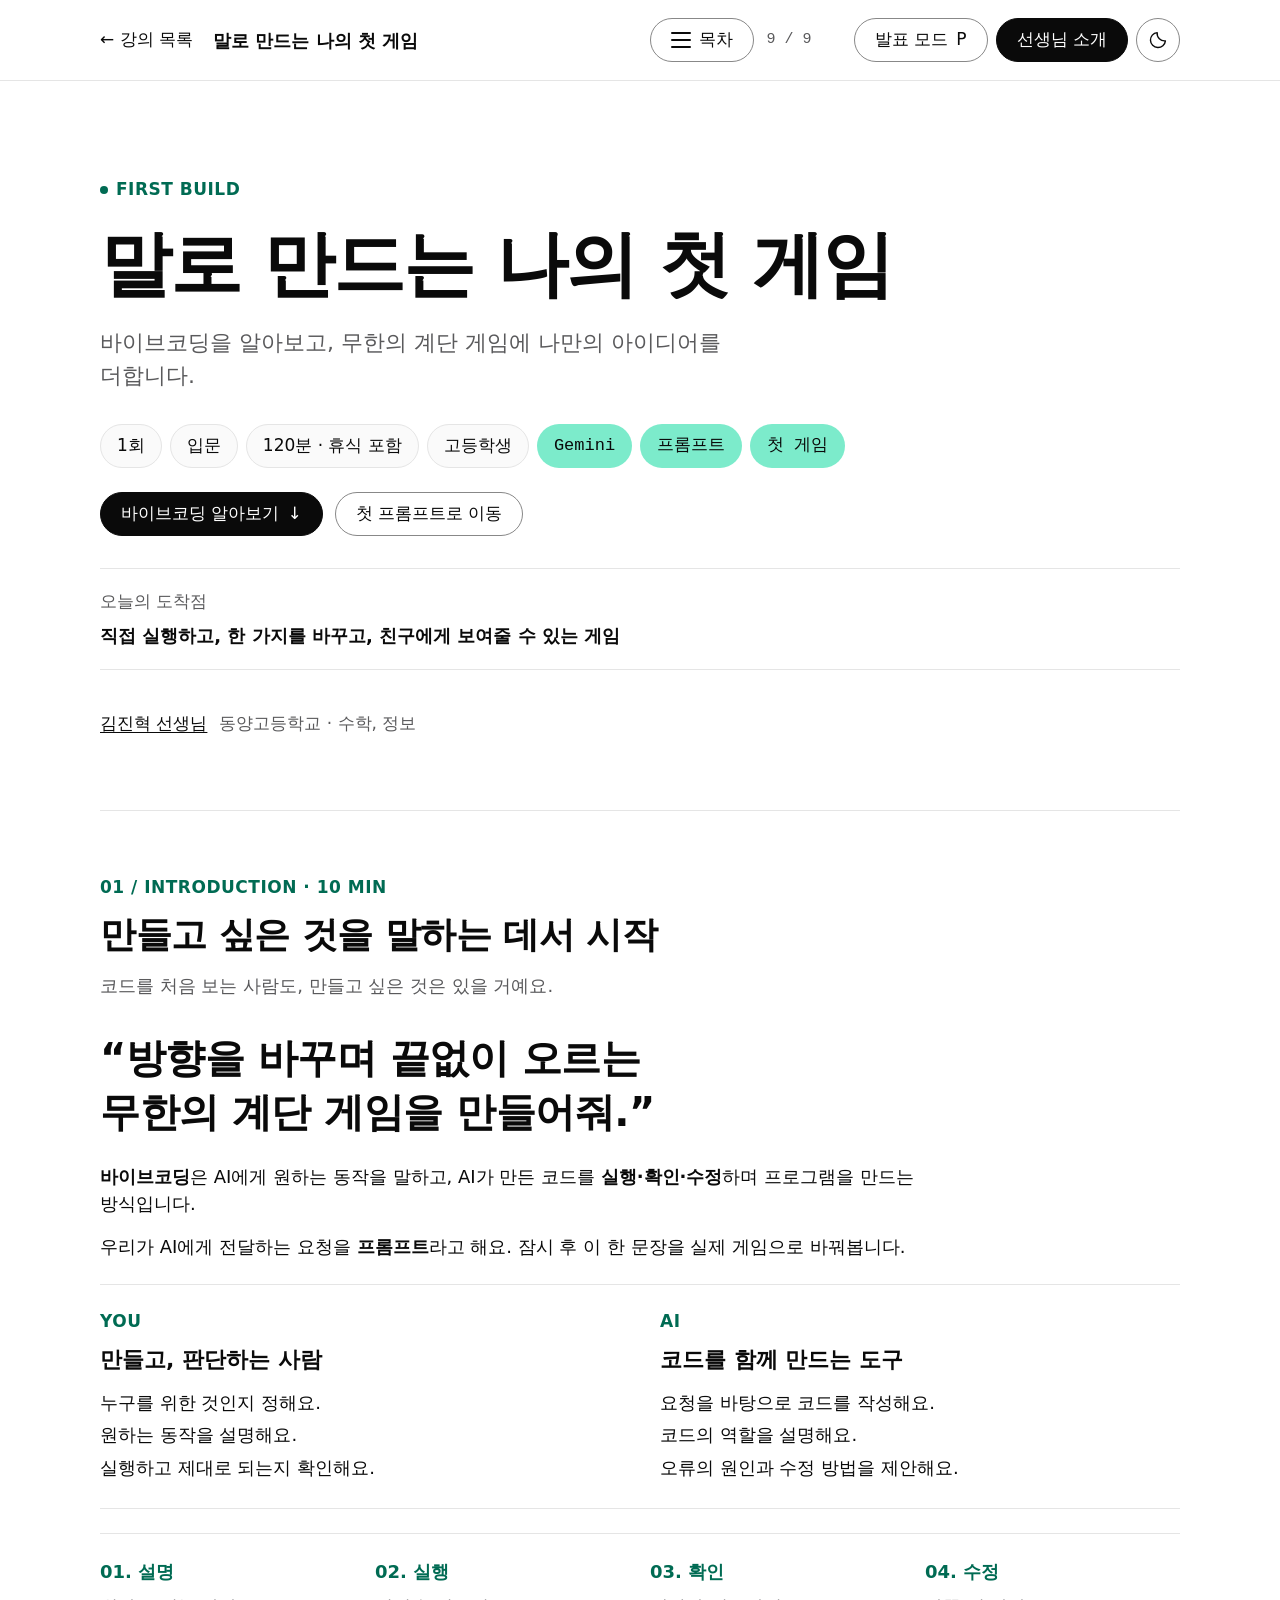
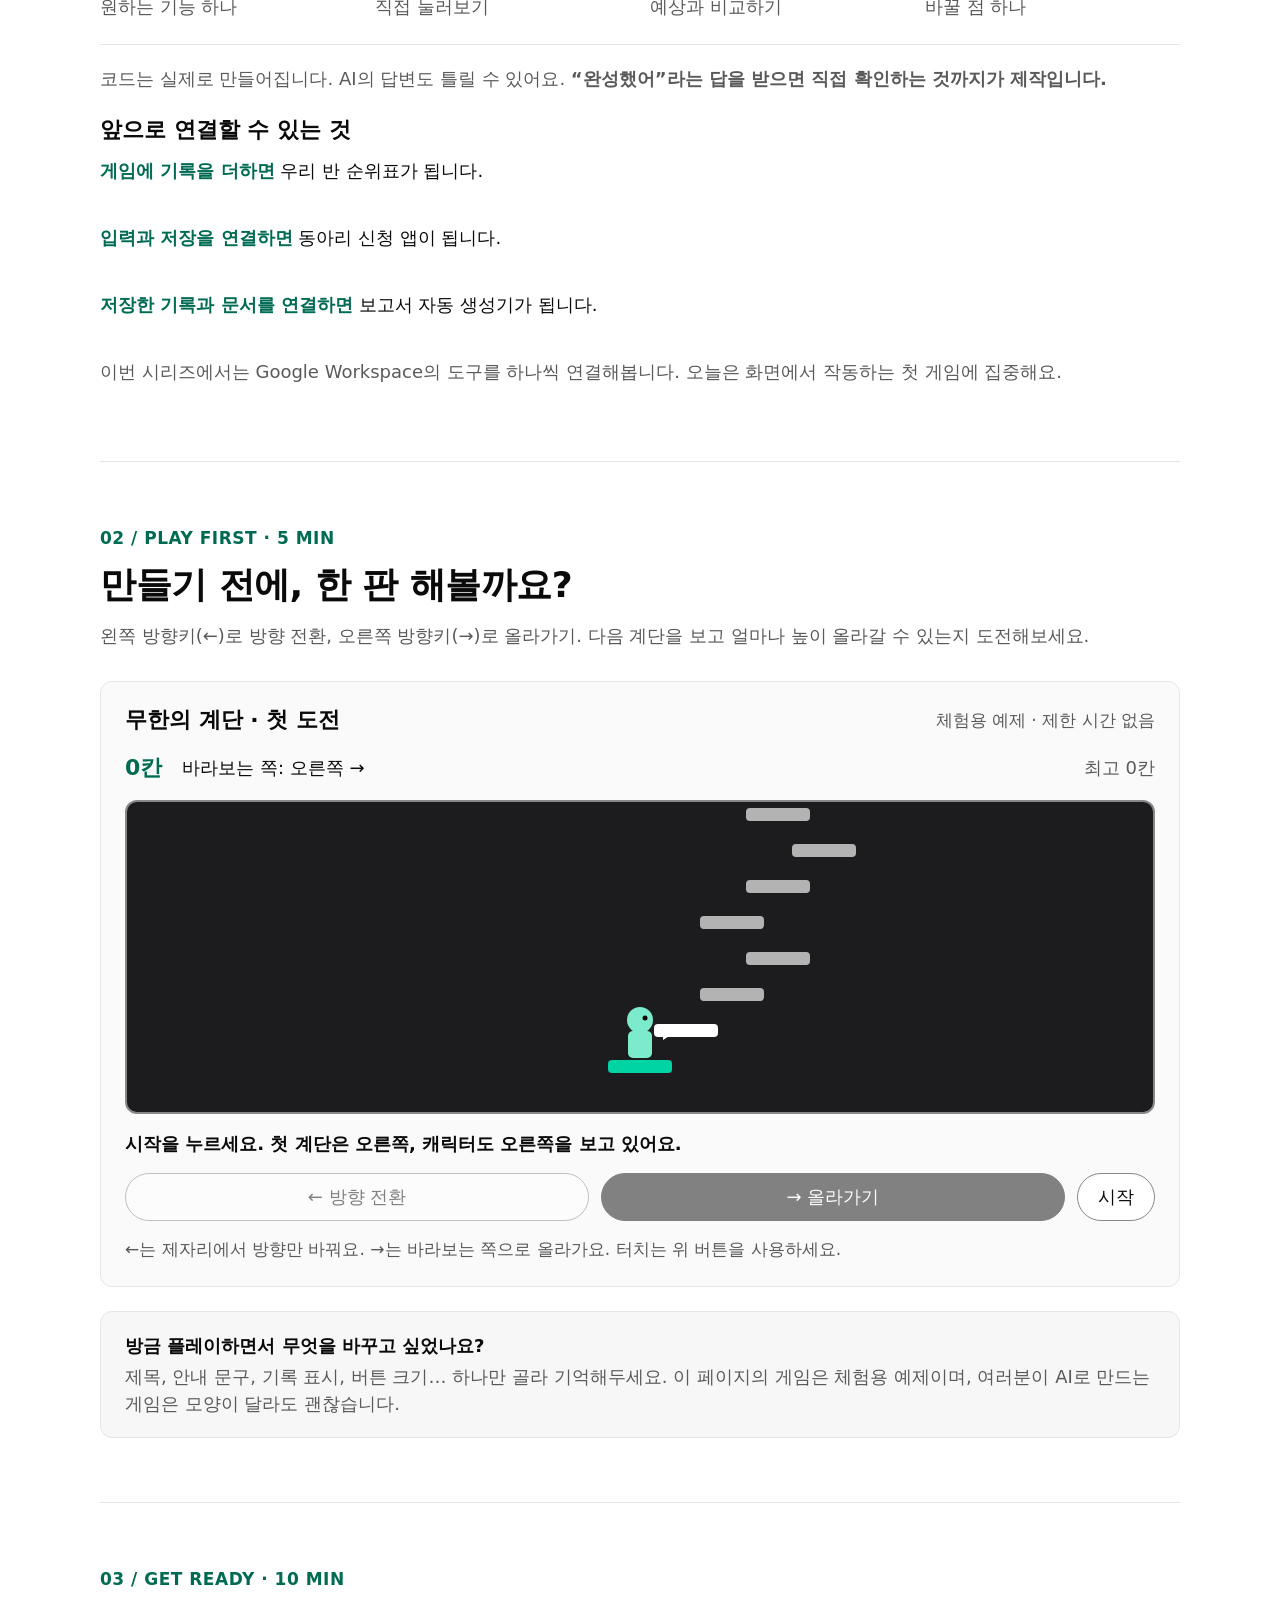
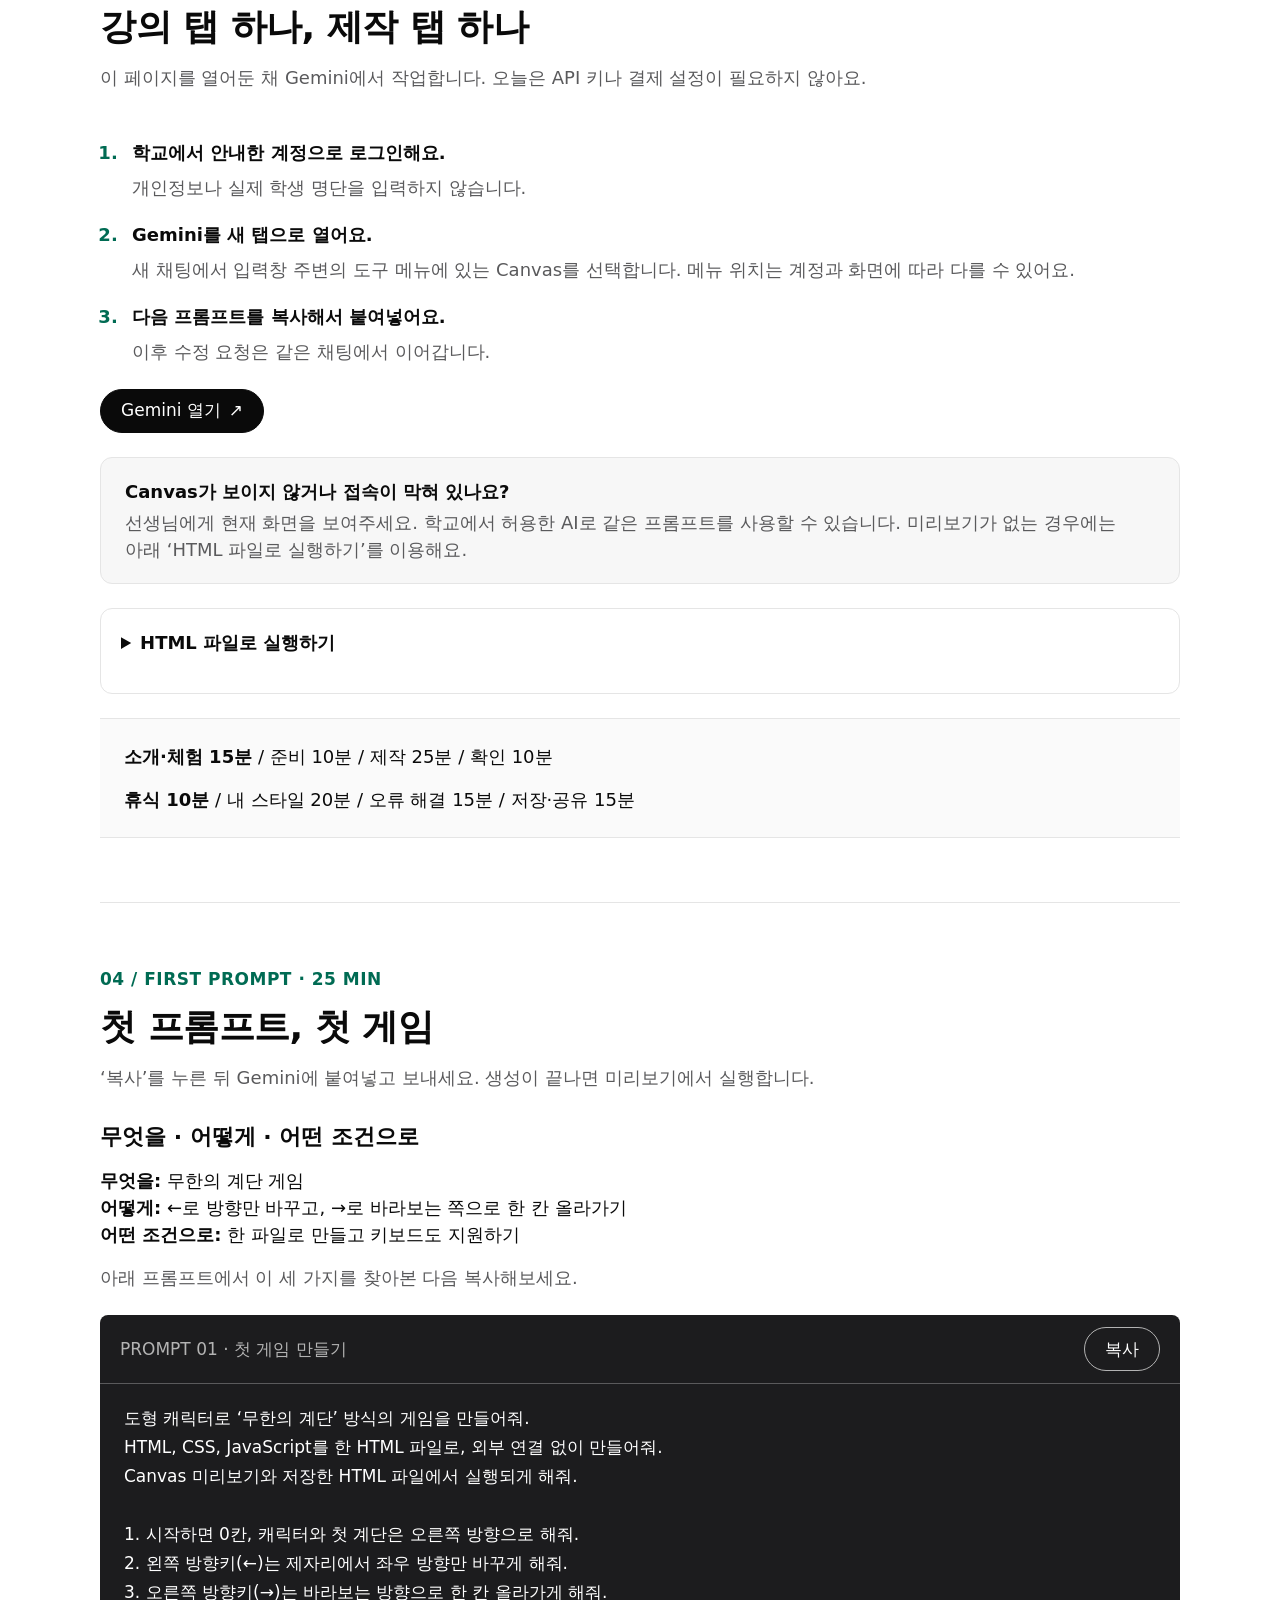
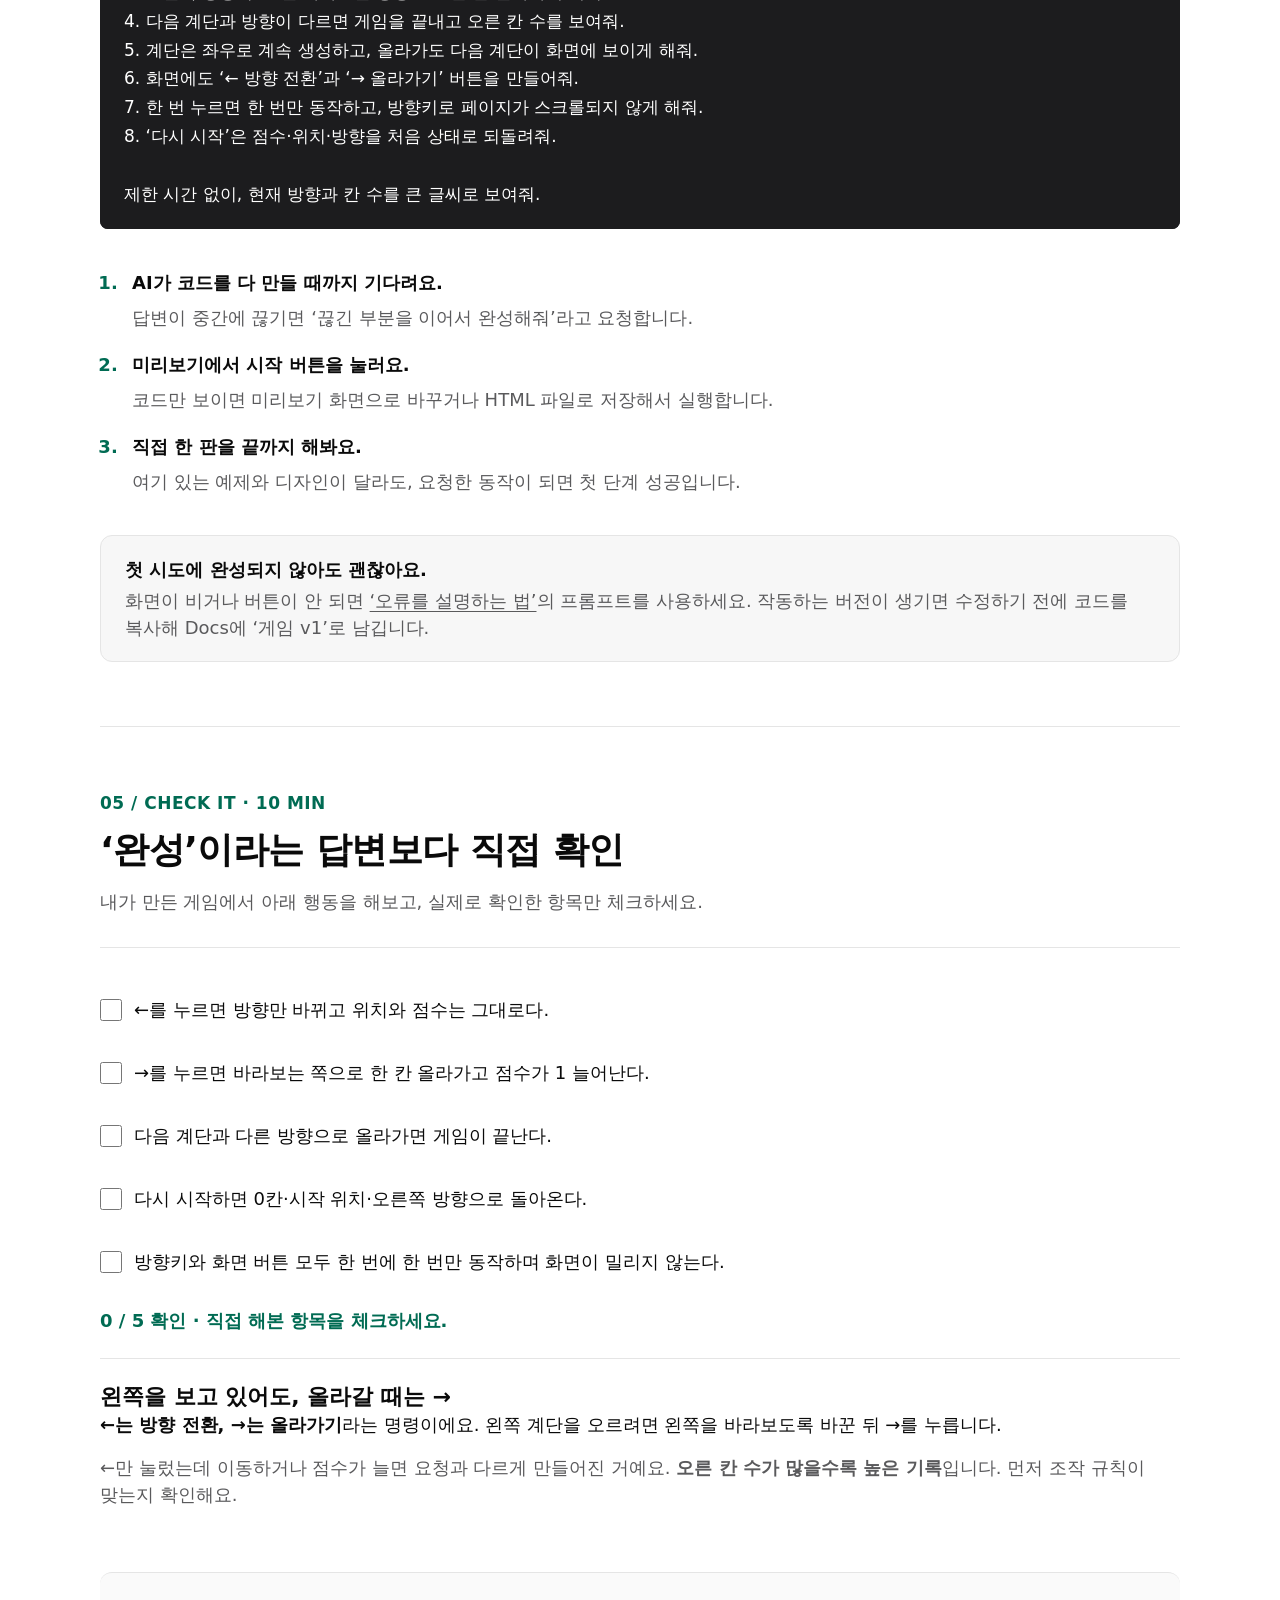
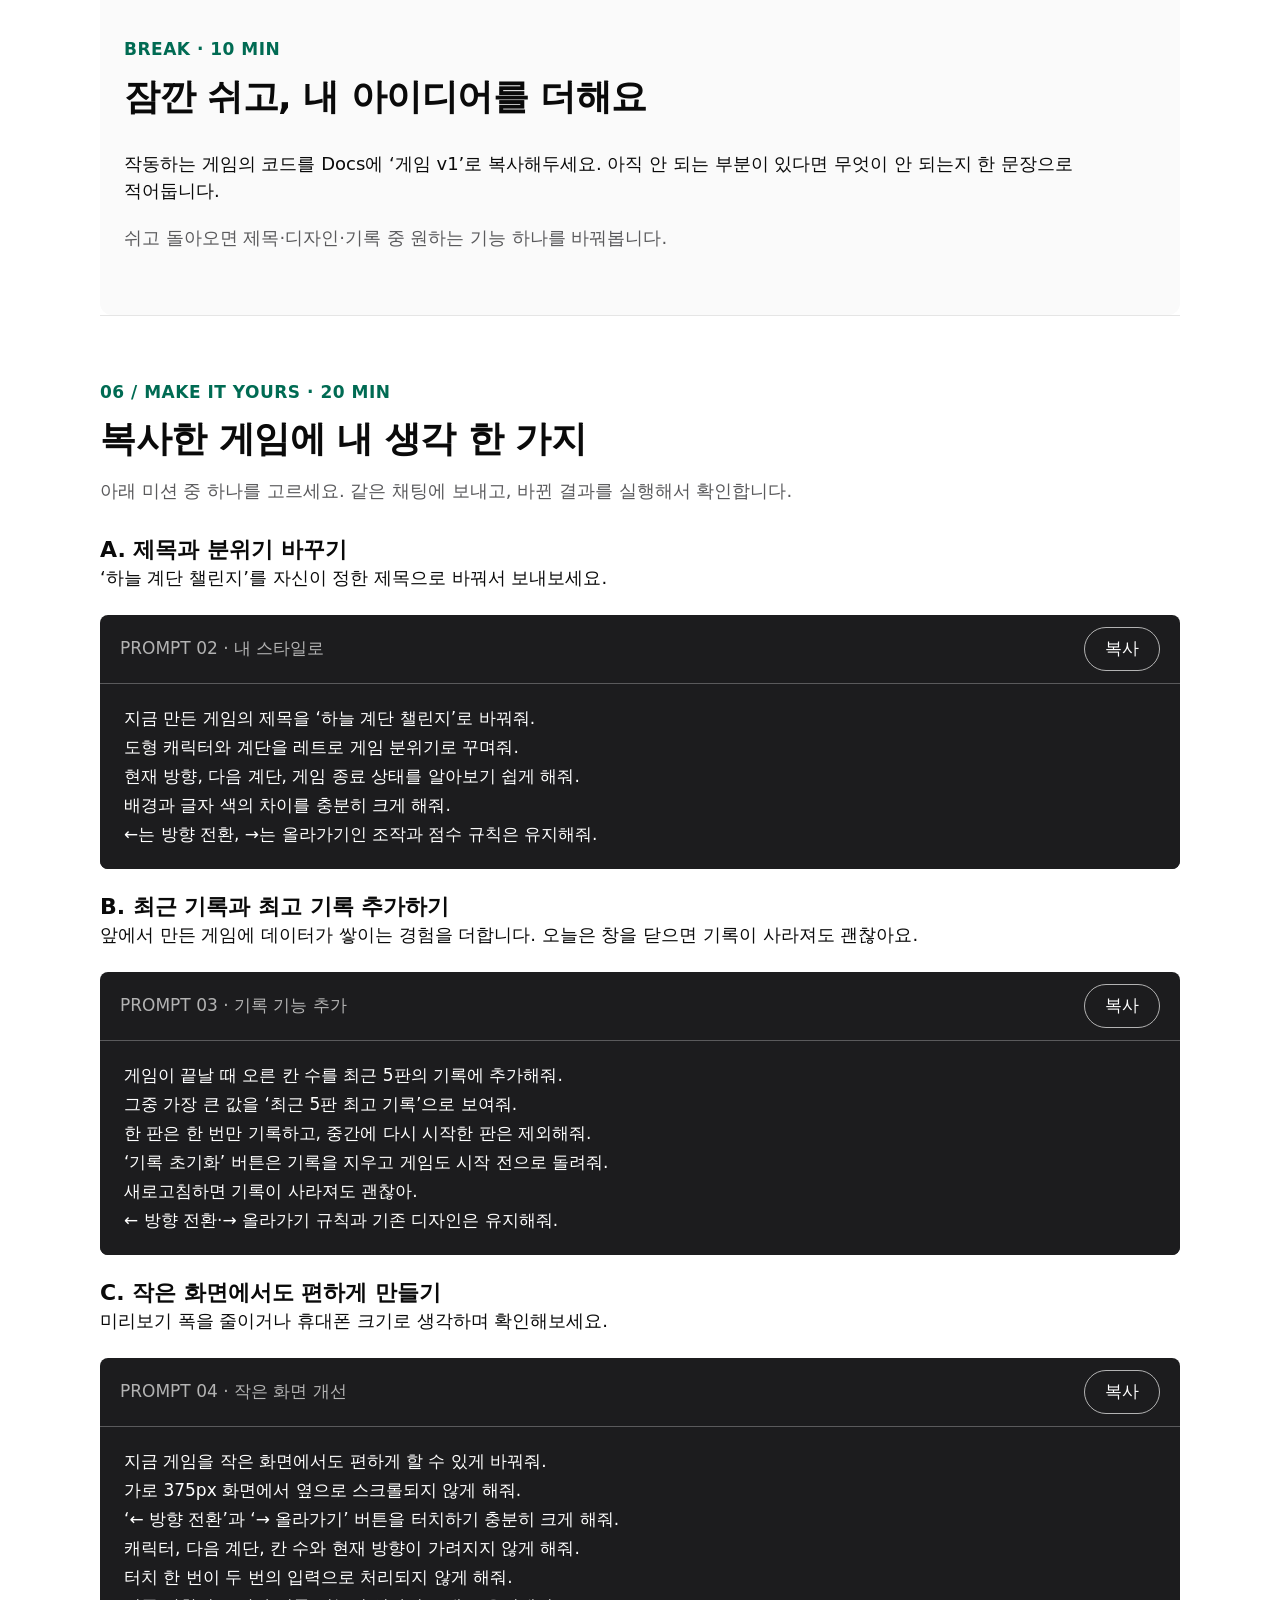
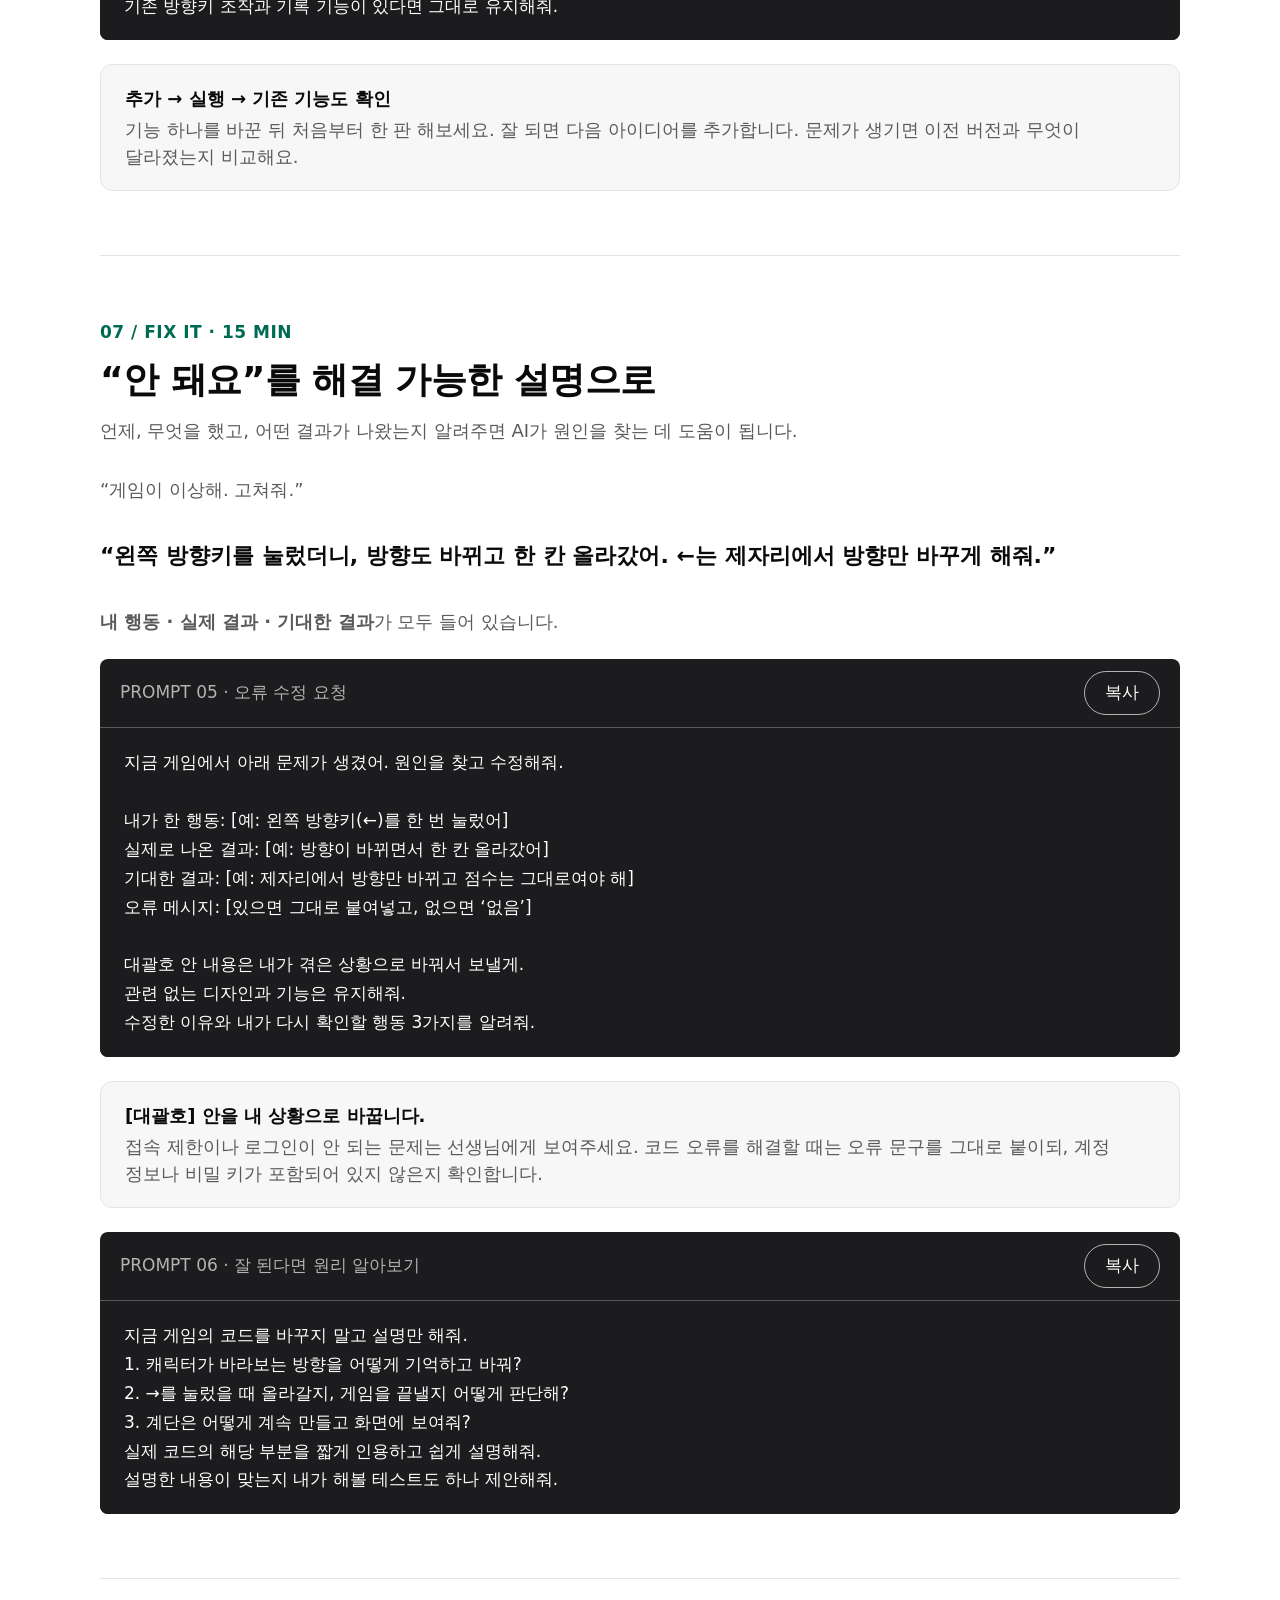
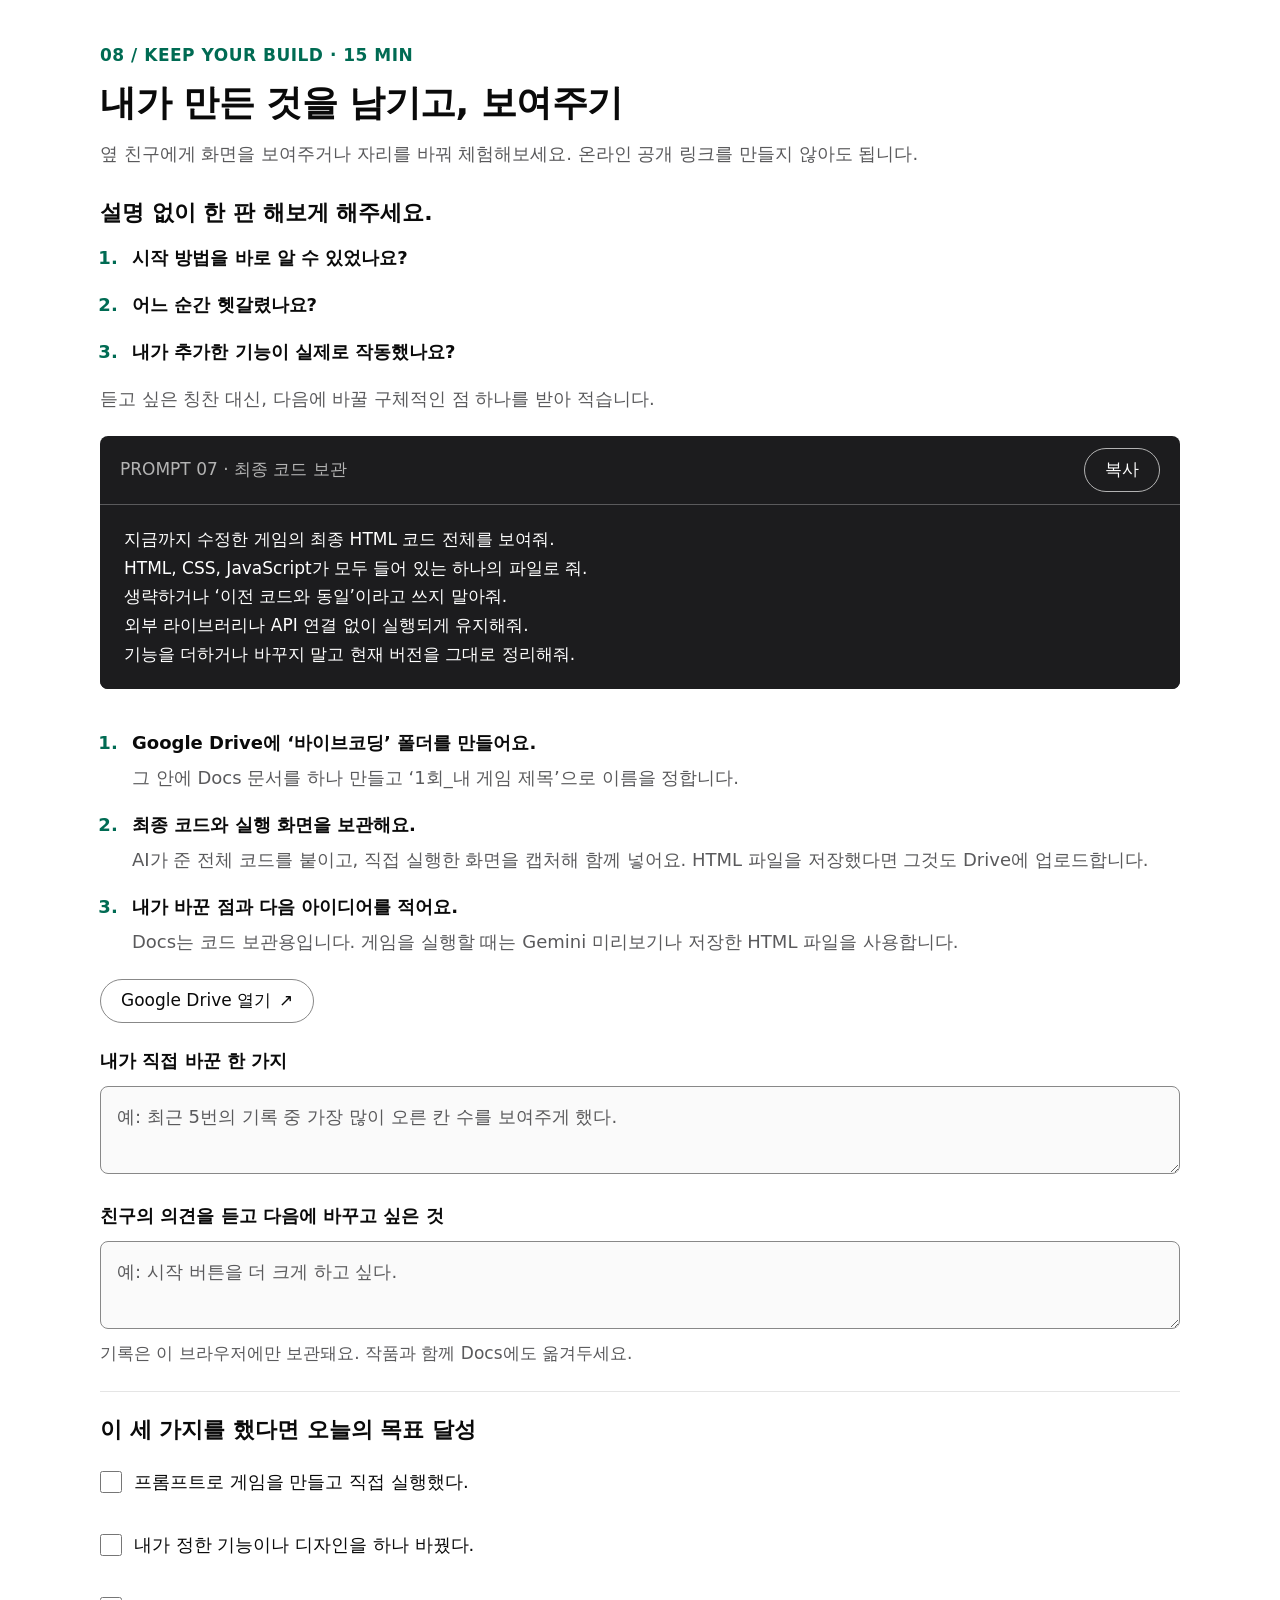
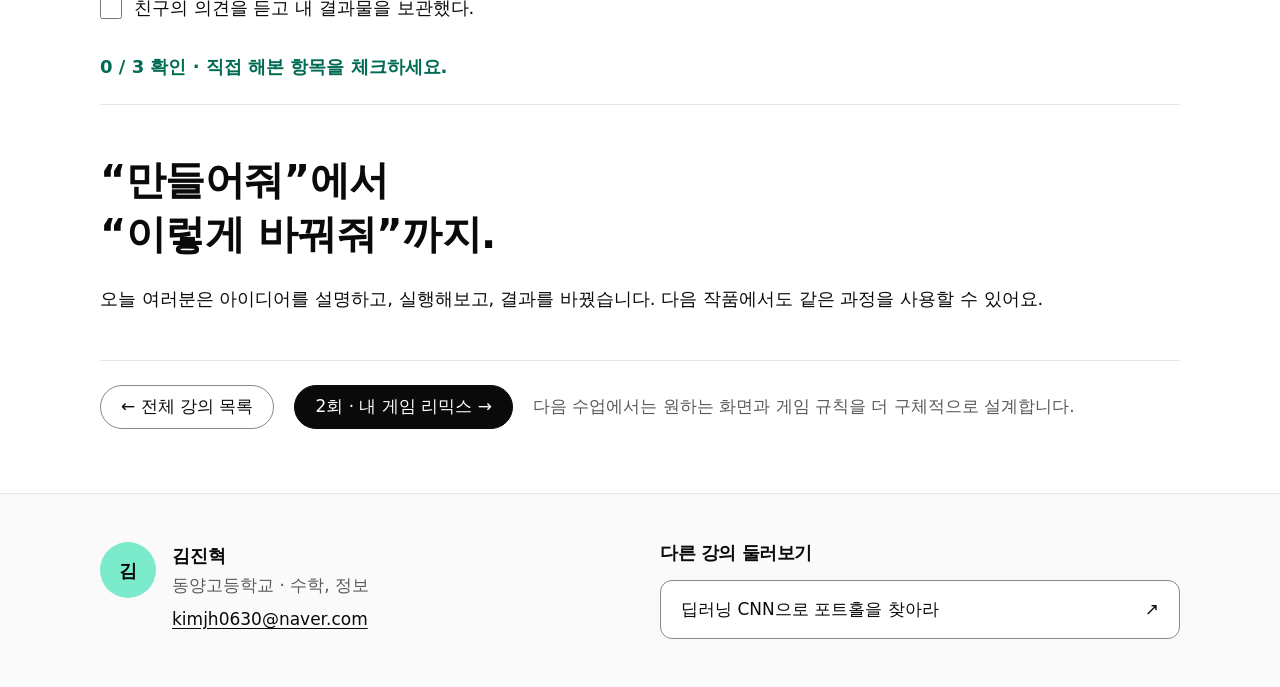
==== lesson-01/index.html @ 93f7975e "feat: 바이브코딩 강의 시리즈 구성 및 1·2회 자료 추가" ====
<!doctype html>
<html lang="ko">
<head>
  <meta charset="utf-8">
  <meta name="viewport" content="width=device-width, initial-scale=1">
  <meta name="description" content="바이브코딩 소개부터 무한의 계단 게임 제작까지. 프롬프트를 복사하고 직접 실행하며 배우는 첫 번째 수업입니다.">
  <meta name="color-scheme" content="light dark">
  <title>말로 만드는 나의 첫 게임</title>
  <link rel="icon" href="data:,">
  <link rel="stylesheet" href="../assets/css/tokens.css">
  <link rel="stylesheet" href="../assets/css/base.css">
  <link rel="stylesheet" href="../assets/css/lecture.css">
  <script src="../data/site.js" defer></script>
  <script src="../assets/js/shared.js" defer></script>
  <script src="../assets/js/widgets.js" defer></script>
</head>
<body data-level="lesson-01">
  <a class="skip-link" href="#main">본문으로 건너뛰기</a>
  <div class="scroll-progress" aria-hidden="true"><div class="scroll-progress__fill" data-progress></div></div>
  <header class="site-header" data-header>
    <div class="container header-inner">
      <a class="brand" href="#top" aria-label="강의 처음으로"><span class="brand-title" data-lecture-title>말로 만드는 나의 첫 게임</span></a>
      <nav class="section-nav" aria-label="강의 섹션" data-section-nav></nav>
      <div class="header-actions">
        <button class="button" type="button" data-presentation-toggle>발표 모드 <kbd>P</kbd></button>
        <button class="button button-primary" type="button" data-open-instructor>선생님 소개</button>
        <button class="button button-icon" type="button" data-theme-toggle aria-label="테마 전환"><svg data-theme-icon width="20" height="20" viewBox="0 0 24 24" fill="none" stroke="currentColor" stroke-width="1.7" stroke-linecap="round" stroke-linejoin="round" aria-hidden="true"><path d="M20.9 13a9 9 0 0 1-9.9-9.9A9 9 0 1 0 20.9 13Z"/></svg></button>
      </div>
    </div>
  </header>
  <main id="main" tabindex="-1">
    <div class="container">
      <section class="hero lesson-hero" id="top" aria-labelledby="lecture-title">
        <p class="kicker" data-lecture-kicker>FIRST BUILD</p>
        <h1 id="lecture-title" data-lecture-title>말로 만드는 나의 첫 게임</h1>
        <p class="hero-subtitle" data-lecture-subtitle>바이브코딩을 알아보고, 무한의 계단 게임에 나만의 아이디어를 더합니다.</p>
        <div class="hero-meta" data-lecture-badges aria-label="강의 정보"></div>
        <div class="lesson-actions"><a class="button button-primary" href="#what-is-vibe">바이브코딩 알아보기 <span aria-hidden="true">↓</span></a><a class="button" href="#first-prompt">첫 프롬프트로 이동</a></div>
        <p class="hero-promise">오늘의 도착점 <strong>직접 실행하고, 한 가지를 바꾸고, 친구에게 보여줄 수 있는 게임</strong></p>
        <div class="hero-byline"><button class="text-button" type="button" data-open-instructor><span data-instructor-name></span> 선생님</button><span data-instructor-affiliation></span></div>
      </section>

      <section class="lecture-section" id="what-is-vibe" aria-labelledby="what-is-vibe-title" data-reveal>
        <div class="section-heading"><p class="kicker">01 / INTRODUCTION · 10 MIN</p><h2 id="what-is-vibe-title">만들고 싶은 것을 말하는 데서 시작</h2><p class="section-description">코드를 처음 보는 사람도, 만들고 싶은 것은 있을 거예요.</p></div>
        <div class="example-stack">
          <div class="intro-statement" data-slide data-slide-title="바이브코딩이란?">
            <p class="lead-question">“방향을 바꾸며 끝없이 오르는<br>무한의 계단 게임을 만들어줘.”</p>
            <p><strong>바이브코딩</strong>은 AI에게 원하는 동작을 말하고, AI가 만든 코드를 <strong>실행·확인·수정</strong>하며 프로그램을 만드는 방식입니다.</p>
            <p>우리가 AI에게 전달하는 요청을 <strong>프롬프트</strong>라고 해요. 잠시 후 이 한 문장을 실제 게임으로 바꿔봅니다.</p>
          </div>
          <div class="role-comparison" data-slide data-slide-title="내가 할 일과 AI가 도울 일">
            <div><p class="kicker">YOU</p><h3>만들고, 판단하는 사람</h3><p>누구를 위한 것인지 정해요.<br>원하는 동작을 설명해요.<br>실행하고 제대로 되는지 확인해요.</p></div>
            <div><p class="kicker">AI</p><h3>코드를 함께 만드는 도구</h3><p>요청을 바탕으로 코드를 작성해요.<br>코드의 역할을 설명해요.<br>오류의 원인과 수정 방법을 제안해요.</p></div>
          </div>
          <div data-slide data-slide-title="작게 만들고, 실행하고, 다시 요청하기">
            <ol class="build-cycle"><li><strong>01. 설명</strong><span>원하는 기능 하나</span></li><li><strong>02. 실행</strong><span>직접 눌러보기</span></li><li><strong>03. 확인</strong><span>예상과 비교하기</span></li><li><strong>04. 수정</strong><span>바꿀 점 하나</span></li></ol>
            <p class="after-note">코드는 실제로 만들어집니다. AI의 답변도 틀릴 수 있어요. <strong>“완성했어”라는 답을 받으면 직접 확인하는 것까지가 제작입니다.</strong></p>
          </div>
          <div class="possibility-list" data-slide data-slide-title="이 작은 게임에서 시작하는 것들"><h3>앞으로 연결할 수 있는 것</h3><p><strong>게임에 기록을 더하면</strong> 우리 반 순위표가 됩니다.</p><p><strong>입력과 저장을 연결하면</strong> 동아리 신청 앱이 됩니다.</p><p><strong>저장한 기록과 문서를 연결하면</strong> 보고서 자동 생성기가 됩니다.</p><p class="after-note">이번 시리즈에서는 Google Workspace의 도구를 하나씩 연결해봅니다. 오늘은 화면에서 작동하는 첫 게임에 집중해요.</p></div>
        </div>
      </section>

      <section class="lecture-section" id="try-game" aria-labelledby="try-game-title" data-reveal>
        <div class="section-heading"><p class="kicker">02 / PLAY FIRST · 5 MIN</p><h2 id="try-game-title">만들기 전에, 한 판 해볼까요?</h2><p class="section-description">왼쪽 방향키(←)로 방향 전환, 오른쪽 방향키(→)로 올라가기. 다음 계단을 보고 얼마나 높이 올라갈 수 있는지 도전해보세요.</p></div>
        <div class="example-stack">
          <div data-widget="stairs-game" data-slide data-slide-title="무한의 계단 게임 체험" data-slide-fit="contain"><div class="callout"><div><strong>무한의 계단 게임</strong><p>시작 → ←로 바라보는 방향 바꾸기 → →로 한 칸 올라가기. 다음 계단과 방향이 다르면 게임이 끝납니다. 제한 시간은 없습니다. JavaScript가 꺼져 있으면 이 체험 대신 다음 프롬프트로 직접 만들어보세요.</p></div></div></div>
          <aside class="callout" data-slide data-slide-title="플레이어에서 제작자로"><div><strong>방금 플레이하면서 무엇을 바꾸고 싶었나요?</strong><p>제목, 안내 문구, 기록 표시, 버튼 크기… 하나만 골라 기억해두세요. 이 페이지의 게임은 체험용 예제이며, 여러분이 AI로 만드는 게임은 모양이 달라도 괜찮습니다.</p></div></aside>
        </div>
      </section>

      <section class="lecture-section" id="get-ready" aria-labelledby="get-ready-title" data-reveal>
        <div class="section-heading"><p class="kicker">03 / GET READY · 10 MIN</p><h2 id="get-ready-title">강의 탭 하나, 제작 탭 하나</h2><p class="section-description">이 페이지를 열어둔 채 Gemini에서 작업합니다. 오늘은 API 키나 결제 설정이 필요하지 않아요.</p></div>
        <div class="example-stack">
          <div data-slide data-slide-title="실습 준비"><ol class="instruction-list"><li><strong>학교에서 안내한 계정으로 로그인해요.</strong><span>개인정보나 실제 학생 명단을 입력하지 않습니다.</span></li><li><strong>Gemini를 새 탭으로 열어요.</strong><span>새 채팅에서 입력창 주변의 도구 메뉴에 있는 Canvas를 선택합니다. 메뉴 위치는 계정과 화면에 따라 다를 수 있어요.</span></li><li><strong>다음 프롬프트를 복사해서 붙여넣어요.</strong><span>이후 수정 요청은 같은 채팅에서 이어갑니다.</span></li></ol><div class="lesson-actions"><a class="button button-primary" href="https://gemini.google.com/" target="_blank" rel="noopener noreferrer">Gemini 열기 <span aria-hidden="true">↗</span></a></div></div>
          <aside class="callout" data-slide data-slide-title="도구가 보이지 않을 때"><div><strong>Canvas가 보이지 않거나 접속이 막혀 있나요?</strong><p>선생님에게 현재 화면을 보여주세요. 학교에서 허용한 AI로 같은 프롬프트를 사용할 수 있습니다. 미리보기가 없는 경우에는 아래 ‘HTML 파일로 실행하기’를 이용해요.</p></div></aside>
          <details class="lesson-details" data-slide data-slide-title="미리보기가 없을 때" data-slide-skip><summary>HTML 파일로 실행하기</summary><ol class="instruction-list"><li><strong>AI가 준 HTML 코드 전체를 복사합니다.</strong><span>코드를 감싼 백틱(```)과 설명 문장은 제외합니다.</span></li><li><strong>메모장에 붙여넣고 stairs-game.html로 저장합니다.</strong><span>Windows는 ‘다른 이름으로 저장’에서 파일 형식을 ‘모든 파일’, 인코딩을 ‘UTF-8’로 선택합니다.</span></li><li><strong>저장한 파일을 Chrome으로 엽니다.</strong><span>파일 이름이 stairs-game.html.txt가 아닌지 확인하세요. Chromebook 등 다른 기기에서는 선생님이 안내한 HTML 저장 도구를 사용합니다.</span></li></ol></details>
          <div class="route-strip" data-slide data-slide-title="오늘의 120분"><p><strong>소개·체험 15분</strong> / 준비 10분 / 제작 25분 / 확인 10분</p><p><strong>휴식 10분</strong> / 내 스타일 20분 / 오류 해결 15분 / 저장·공유 15분</p></div>
        </div>
      </section>

      <section class="lecture-section" id="first-prompt" aria-labelledby="first-prompt-title" data-reveal>
        <div class="section-heading"><p class="kicker">04 / FIRST PROMPT · 25 MIN</p><h2 id="first-prompt-title">첫 프롬프트, 첫 게임</h2><p class="section-description">‘복사’를 누른 뒤 Gemini에 붙여넣고 보내세요. 생성이 끝나면 미리보기에서 실행합니다.</p></div>
        <div class="example-stack">
          <div class="prompt-purpose" data-slide data-slide-title="어떻게 요청하면 좋을까?"><h3>무엇을 · 어떻게 · 어떤 조건으로</h3><p><strong>무엇을:</strong> 무한의 계단 게임<br><strong>어떻게:</strong> ←로 방향만 바꾸고, →로 바라보는 쪽으로 한 칸 올라가기<br><strong>어떤 조건으로:</strong> 한 파일로 만들고 키보드도 지원하기</p><p class="after-note">아래 프롬프트에서 이 세 가지를 찾아본 다음 복사해보세요.</p></div>
          <pre class="prompt-block" id="prompt-build" data-code data-language="text" data-label="PROMPT 01 · 첫 게임 만들기" data-slide data-slide-title="복사해서 첫 게임 만들기"><code>도형 캐릭터로 ‘무한의 계단’ 방식의 게임을 만들어줘.
HTML, CSS, JavaScript를 한 HTML 파일로, 외부 연결 없이 만들어줘.
Canvas 미리보기와 저장한 HTML 파일에서 실행되게 해줘.

1. 시작하면 0칸, 캐릭터와 첫 계단은 오른쪽 방향으로 해줘.
2. 왼쪽 방향키(←)는 제자리에서 좌우 방향만 바꾸게 해줘.
3. 오른쪽 방향키(→)는 바라보는 방향으로 한 칸 올라가게 해줘.
4. 다음 계단과 방향이 다르면 게임을 끝내고 오른 칸 수를 보여줘.
5. 계단은 좌우로 계속 생성하고, 올라가도 다음 계단이 화면에 보이게 해줘.
6. 화면에도 ‘← 방향 전환’과 ‘→ 올라가기’ 버튼을 만들어줘.
7. 한 번 누르면 한 번만 동작하고, 방향키로 페이지가 스크롤되지 않게 해줘.
8. ‘다시 시작’은 점수·위치·방향을 처음 상태로 되돌려줘.

제한 시간 없이, 현재 방향과 칸 수를 큰 글씨로 보여줘.</code></pre>
          <div data-slide data-slide-title="생성이 끝나면 해야 할 일"><ol class="instruction-list"><li><strong>AI가 코드를 다 만들 때까지 기다려요.</strong><span>답변이 중간에 끊기면 ‘끊긴 부분을 이어서 완성해줘’라고 요청합니다.</span></li><li><strong>미리보기에서 시작 버튼을 눌러요.</strong><span>코드만 보이면 미리보기 화면으로 바꾸거나 HTML 파일로 저장해서 실행합니다.</span></li><li><strong>직접 한 판을 끝까지 해봐요.</strong><span>여기 있는 예제와 디자인이 달라도, 요청한 동작이 되면 첫 단계 성공입니다.</span></li></ol></div>
          <aside class="callout" data-slide data-slide-title="화면이 안 나와도 계속할 수 있어요"><div><strong>첫 시도에 완성되지 않아도 괜찮아요.</strong><p>화면이 비거나 버튼이 안 되면 <a href="#fix-it">‘오류를 설명하는 법’</a>의 프롬프트를 사용하세요. 작동하는 버전이 생기면 수정하기 전에 코드를 복사해 Docs에 ‘게임 v1’로 남깁니다.</p></div></aside>
        </div>
      </section>

      <section class="lecture-section" id="test-game" aria-labelledby="test-game-title" data-reveal>
        <div class="section-heading"><p class="kicker">05 / CHECK IT · 10 MIN</p><h2 id="test-game-title">‘완성’이라는 답변보다 직접 확인</h2><p class="section-description">내가 만든 게임에서 아래 행동을 해보고, 실제로 확인한 항목만 체크하세요.</p></div>
        <div class="example-stack">
          <div class="check-panel" data-widget="lesson-checks" data-slide data-slide-title="내 게임 테스트"><div class="check-list"><label><input type="checkbox" data-check="stairs-turn"> ←를 누르면 방향만 바뀌고 위치와 점수는 그대로다.</label><label><input type="checkbox" data-check="stairs-climb"> →를 누르면 바라보는 쪽으로 한 칸 올라가고 점수가 1 늘어난다.</label><label><input type="checkbox" data-check="stairs-fail"> 다음 계단과 다른 방향으로 올라가면 게임이 끝난다.</label><label><input type="checkbox" data-check="stairs-restart"> 다시 시작하면 0칸·시작 위치·오른쪽 방향으로 돌아온다.</label><label><input type="checkbox" data-check="stairs-input"> 방향키와 화면 버튼 모두 한 번에 한 번만 동작하며 화면이 밀리지 않는다.</label></div><p class="check-summary" aria-live="polite">직접 확인한 뒤 체크하세요.</p></div>
          <div data-slide data-slide-title="키 방향과 캐릭터 방향 구분하기"><h3>왼쪽을 보고 있어도, 올라갈 때는 →</h3><p><strong>←는 방향 전환, →는 올라가기</strong>라는 명령이에요. 왼쪽 계단을 오르려면 왼쪽을 바라보도록 바꾼 뒤 →를 누릅니다.</p><p class="after-note">←만 눌렀는데 이동하거나 점수가 늘면 요청과 다르게 만들어진 거예요. <strong>오른 칸 수가 많을수록 높은 기록</strong>입니다. 먼저 조작 규칙이 맞는지 확인해요.</p></div>
        </div>
      </section>

      <section class="lecture-section rest-section" id="take-a-break" aria-labelledby="take-a-break-title" data-reveal>
        <div class="section-heading"><p class="kicker">BREAK · 10 MIN</p><h2 id="take-a-break-title">잠깐 쉬고, 내 아이디어를 더해요</h2></div>
        <div data-slide data-slide-title="작동하는 첫 버전을 남기기"><p>작동하는 게임의 코드를 Docs에 ‘게임 v1’로 복사해두세요. 아직 안 되는 부분이 있다면 무엇이 안 되는지 한 문장으로 적어둡니다.</p><p class="after-note">쉬고 돌아오면 제목·디자인·기록 중 원하는 기능 하나를 바꿔봅니다.</p></div>
      </section>

      <section class="lecture-section" id="make-it-yours" aria-labelledby="make-it-yours-title" data-reveal>
        <div class="section-heading"><p class="kicker">06 / MAKE IT YOURS · 20 MIN</p><h2 id="make-it-yours-title">복사한 게임에 내 생각 한 가지</h2><p class="section-description">아래 미션 중 하나를 고르세요. 같은 채팅에 보내고, 바뀐 결과를 실행해서 확인합니다.</p></div>
        <div class="example-stack">
          <div data-slide data-slide-title="미션 A · 내 이름을 붙인 게임"><h3>A. 제목과 분위기 바꾸기</h3><p>‘하늘 계단 챌린지’를 자신이 정한 제목으로 바꿔서 보내보세요.</p></div>
          <pre class="prompt-block" id="prompt-style" data-code data-language="text" data-label="PROMPT 02 · 내 스타일로" data-slide data-slide-title="디자인 수정 프롬프트"><code>지금 만든 게임의 제목을 ‘하늘 계단 챌린지’로 바꿔줘.
도형 캐릭터와 계단을 레트로 게임 분위기로 꾸며줘.
현재 방향, 다음 계단, 게임 종료 상태를 알아보기 쉽게 해줘.
배경과 글자 색의 차이를 충분히 크게 해줘.
←는 방향 전환, →는 올라가기인 조작과 점수 규칙은 유지해줘.</code></pre>
          <div data-slide data-slide-title="미션 B · 내 기록 돌아보기"><h3>B. 최근 기록과 최고 기록 추가하기</h3><p>앞에서 만든 게임에 데이터가 쌓이는 경험을 더합니다. 오늘은 창을 닫으면 기록이 사라져도 괜찮아요.</p></div>
          <pre class="prompt-block" id="prompt-records" data-code data-language="text" data-label="PROMPT 03 · 기록 기능 추가" data-slide data-slide-title="기록 추가 프롬프트"><code>게임이 끝날 때 오른 칸 수를 최근 5판의 기록에 추가해줘.
그중 가장 큰 값을 ‘최근 5판 최고 기록’으로 보여줘.
한 판은 한 번만 기록하고, 중간에 다시 시작한 판은 제외해줘.
‘기록 초기화’ 버튼은 기록을 지우고 게임도 시작 전으로 돌려줘.
새로고침하면 기록이 사라져도 괜찮아.
← 방향 전환·→ 올라가기 규칙과 기존 디자인은 유지해줘.</code></pre>
          <div data-slide data-slide-title="미션 C · 손가락으로도 편하게"><h3>C. 작은 화면에서도 편하게 만들기</h3><p>미리보기 폭을 줄이거나 휴대폰 크기로 생각하며 확인해보세요.</p></div>
          <pre class="prompt-block" id="prompt-mobile" data-code data-language="text" data-label="PROMPT 04 · 작은 화면 개선" data-slide data-slide-title="모바일 개선 프롬프트"><code>지금 게임을 작은 화면에서도 편하게 할 수 있게 바꿔줘.
가로 375px 화면에서 옆으로 스크롤되지 않게 해줘.
‘← 방향 전환’과 ‘→ 올라가기’ 버튼을 터치하기 충분히 크게 해줘.
캐릭터, 다음 계단, 칸 수와 현재 방향이 가려지지 않게 해줘.
터치 한 번이 두 번의 입력으로 처리되지 않게 해줘.
기존 방향키 조작과 기록 기능이 있다면 그대로 유지해줘.</code></pre>
          <aside class="callout" data-slide data-slide-title="한 번에 한 가지씩"><div><strong>추가 → 실행 → 기존 기능도 확인</strong><p>기능 하나를 바꾼 뒤 처음부터 한 판 해보세요. 잘 되면 다음 아이디어를 추가합니다. 문제가 생기면 이전 버전과 무엇이 달라졌는지 비교해요.</p></div></aside>
        </div>
      </section>

      <section class="lecture-section" id="fix-it" aria-labelledby="fix-it-title" data-reveal>
        <div class="section-heading"><p class="kicker">07 / FIX IT · 15 MIN</p><h2 id="fix-it-title">“안 돼요”를 해결 가능한 설명으로</h2><p class="section-description">언제, 무엇을 했고, 어떤 결과가 나왔는지 알려주면 AI가 원인을 찾는 데 도움이 됩니다.</p></div>
        <div class="example-stack">
          <div class="debug-example" data-slide data-slide-title="오류를 구체적으로 설명하기"><p class="muted-example">“게임이 이상해. 고쳐줘.”</p><p class="specific-example">“왼쪽 방향키를 눌렀더니, 방향도 바뀌고 한 칸 올라갔어. ←는 제자리에서 방향만 바꾸게 해줘.”</p><p class="after-note"><strong>내 행동 · 실제 결과 · 기대한 결과</strong>가 모두 들어 있습니다.</p></div>
          <pre class="prompt-block" id="prompt-fix" data-code data-language="text" data-label="PROMPT 05 · 오류 수정 요청" data-slide data-slide-title="내 상황을 넣어 수정 요청"><code>지금 게임에서 아래 문제가 생겼어. 원인을 찾고 수정해줘.

내가 한 행동: [예: 왼쪽 방향키(←)를 한 번 눌렀어]
실제로 나온 결과: [예: 방향이 바뀌면서 한 칸 올라갔어]
기대한 결과: [예: 제자리에서 방향만 바뀌고 점수는 그대로여야 해]
오류 메시지: [있으면 그대로 붙여넣고, 없으면 ‘없음’]

대괄호 안 내용은 내가 겪은 상황으로 바꿔서 보낼게.
관련 없는 디자인과 기능은 유지해줘.
수정한 이유와 내가 다시 확인할 행동 3가지를 알려줘.</code></pre>
          <aside class="callout" data-slide data-slide-title="전송 전에 확인"><div><strong>[대괄호] 안을 내 상황으로 바꿉니다.</strong><p>접속 제한이나 로그인이 안 되는 문제는 선생님에게 보여주세요. 코드 오류를 해결할 때는 오류 문구를 그대로 붙이되, 계정 정보나 비밀 키가 포함되어 있지 않은지 확인합니다.</p></div></aside>
          <pre class="prompt-block" id="prompt-understand" data-code data-language="text" data-label="PROMPT 06 · 잘 된다면 원리 알아보기" data-slide data-slide-title="게임이 잘 될 때의 도전"><code>지금 게임의 코드를 바꾸지 말고 설명만 해줘.
1. 캐릭터가 바라보는 방향을 어떻게 기억하고 바꿔?
2. →를 눌렀을 때 올라갈지, 게임을 끝낼지 어떻게 판단해?
3. 계단은 어떻게 계속 만들고 화면에 보여줘?
실제 코드의 해당 부분을 짧게 인용하고 쉽게 설명해줘.
설명한 내용이 맞는지 내가 해볼 테스트도 하나 제안해줘.</code></pre>
        </div>
      </section>

      <section class="lecture-section" id="save-and-share" aria-labelledby="save-and-share-title" data-reveal>
        <div class="section-heading"><p class="kicker">08 / KEEP YOUR BUILD · 15 MIN</p><h2 id="save-and-share-title">내가 만든 것을 남기고, 보여주기</h2><p class="section-description">옆 친구에게 화면을 보여주거나 자리를 바꿔 체험해보세요. 온라인 공개 링크를 만들지 않아도 됩니다.</p></div>
        <div class="example-stack">
          <div data-slide data-slide-title="친구에게 테스트 부탁하기"><h3>설명 없이 한 판 해보게 해주세요.</h3><ol class="instruction-list"><li><strong>시작 방법을 바로 알 수 있었나요?</strong></li><li><strong>어느 순간 헷갈렸나요?</strong></li><li><strong>내가 추가한 기능이 실제로 작동했나요?</strong></li></ol><p class="after-note">듣고 싶은 칭찬 대신, 다음에 바꿀 구체적인 점 하나를 받아 적습니다.</p></div>
          <pre class="prompt-block" id="prompt-save" data-code data-language="text" data-label="PROMPT 07 · 최종 코드 보관" data-slide data-slide-title="보관할 코드 받기"><code>지금까지 수정한 게임의 최종 HTML 코드 전체를 보여줘.
HTML, CSS, JavaScript가 모두 들어 있는 하나의 파일로 줘.
생략하거나 ‘이전 코드와 동일’이라고 쓰지 말아줘.
외부 라이브러리나 API 연결 없이 실행되게 유지해줘.
기능을 더하거나 바꾸지 말고 현재 버전을 그대로 정리해줘.</code></pre>
          <div data-slide data-slide-title="내 작품 보관하기"><ol class="instruction-list"><li><strong>Google Drive에 ‘바이브코딩’ 폴더를 만들어요.</strong><span>그 안에 Docs 문서를 하나 만들고 ‘1회_내 게임 제목’으로 이름을 정합니다.</span></li><li><strong>최종 코드와 실행 화면을 보관해요.</strong><span>AI가 준 전체 코드를 붙이고, 직접 실행한 화면을 캡처해 함께 넣어요. HTML 파일을 저장했다면 그것도 Drive에 업로드합니다.</span></li><li><strong>내가 바꾼 점과 다음 아이디어를 적어요.</strong><span>Docs는 코드 보관용입니다. 게임을 실행할 때는 Gemini 미리보기나 저장한 HTML 파일을 사용합니다.</span></li></ol><div class="lesson-actions"><a class="button" href="https://drive.google.com/" target="_blank" rel="noopener noreferrer">Google Drive 열기 <span aria-hidden="true">↗</span></a></div></div>
          <div class="reflection-panel" data-widget="lesson-reflection" data-slide data-slide-title="나의 첫 제작 기록"><label for="my-change">내가 직접 바꾼 한 가지</label><textarea id="my-change" data-note="change" rows="2" maxlength="600" placeholder="예: 최근 5번의 기록 중 가장 많이 오른 칸 수를 보여주게 했다."></textarea><label for="my-next-idea">친구의 의견을 듣고 다음에 바꾸고 싶은 것</label><textarea id="my-next-idea" data-note="next" rows="2" maxlength="600" placeholder="예: 시작 버튼을 더 크게 하고 싶다."></textarea><p class="note-storage" aria-live="polite">기록은 Docs에도 옮겨두세요.</p></div>
          <div class="check-panel" data-widget="lesson-checks" data-slide data-slide-title="오늘의 완료 기준"><h3>이 세 가지를 했다면 오늘의 목표 달성</h3><div class="check-list"><label><input type="checkbox" data-check="built"> 프롬프트로 게임을 만들고 직접 실행했다.</label><label><input type="checkbox" data-check="changed"> 내가 정한 기능이나 디자인을 하나 바꿨다.</label><label><input type="checkbox" data-check="kept"> 친구의 의견을 듣고 내 결과물을 보관했다.</label></div><p class="check-summary" aria-live="polite">직접 확인한 뒤 체크하세요.</p></div>
          <div class="closing-note" data-slide data-slide-title="다음에도 쓸 수 있는 방법"><p class="lead-question">“만들어줘”에서<br>“이렇게 바꿔줘”까지.</p><p>오늘 여러분은 아이디어를 설명하고, 실행해보고, 결과를 바꿨습니다. 다음 작품에서도 같은 과정을 사용할 수 있어요.</p></div>
          <div class="lesson-bottom-nav"><a class="button" href="../index.html">← 전체 강의 목록</a><a class="button button-primary" href="../lesson-02/index.html">2회 · 내 게임 리믹스 →</a><p>다음 수업에서는 원하는 화면과 게임 규칙을 더 구체적으로 설계합니다.</p></div>
        </div>
      </section>
    </div>
  </main>
  <footer class="site-footer"><div class="container footer-grid"><div class="footer-instructor"><div data-instructor-avatar></div><div><strong data-instructor-name></strong><p data-instructor-affiliation></p><a class="footer-email" data-instructor-email></a></div></div><div data-other-lectures-region><h2 class="footer-heading">다른 강의 둘러보기</h2><div class="other-lectures" data-other-lectures></div></div></div></footer>
  <div class="sr-only" role="status" aria-live="polite" data-copy-status></div>
  <noscript>소개와 프롬프트는 그대로 읽을 수 있습니다. 프롬프트를 직접 선택해 복사하거나, JavaScript를 켜서 복사 버튼과 게임 체험을 사용하세요.</noscript>
</body>
</html>
---- assets/css/tokens.css ----
/* ★ 공통 자산: 템플릿 원본에서만 수정하고 sync-shared.sh 또는 sync-shared.ps1로 강의 저장소에 배포합니다.
 * DESIGN.md의 Mintlify 토큰과 교실·오프라인 적용 규칙을 구현하는 유일한 토큰 소스입니다.
 * 각 강의는 이 파일을 수정하지 않고 data/site.js에서 accent를 선택합니다.
 */
:root {
  color-scheme: light;
  --bg: #ffffff;
  --surface: #f7f7f7;
  --surface-2: #fafafa;
  --border: #e5e5e5;
  --text: #0a0a0a;
  --text-muted: #5a5a5c;
  --accent: #00d4a4;
  --accent-soft: #7cebcb;
  --accent-ink: #0a0a0a;
  --accent-text: #006b53;
  --warn: #855300;
  --warn-soft: #fff4df;
  --control-border: #888888;
  --code-bg: #1c1c1e;
  --code-text: #ffffff;
  --code-muted: #b3b3b3;
  --code-border: #5a5a5c;
  --code-highlight: #303b37;
  --syntax-keyword: #ceb5ff;
  --syntax-string: #7cebcb;
  --syntax-number: #ffd08a;
  --syntax-function: #a8d5ff;
  --backdrop: rgb(10 10 10 / 65%);
  --shadow-dialog: 0 24px 48px -8px rgb(0 0 0 / 24%);

  --font-sans: system-ui, "Pretendard", "Apple SD Gothic Neo", "Malgun Gothic", sans-serif;
  --font-mono: ui-monospace, "D2Coding", "Consolas", monospace;
  --font-body: 1.125rem; /* 18px: Mintlify subtitle, 교실 본문 최소 17px 충족 */
  --font-small: 1.0625rem;
  --font-code: 0.9375rem; /* 15px: 교실 코드 최소 크기 */
  --font-hero: 4.5rem;
  --font-section: 2.25rem;
  --font-card: 1.375rem;
  --weight-medium: 500;
  --weight-heading: 600;
  --leading-body: 1.5;
  --leading-hero: 1.05;
  --leading-heading: 1.2;
  --tracking-hero: -2px;
  --tracking-heading: -0.5px;

  --radius-sm: 6px;
  --radius-md: 8px;
  --radius-lg: 12px;
  --radius-pill: 9999px;
  --space-1: 4px;
  --space-2: 8px;
  --space-3: 12px;
  --space-4: 16px;
  --space-5: 20px;
  --space-6: 24px;
  --space-7: 32px;
  --space-8: 40px;
  --space-section-sm: 48px;
  --space-section: 64px;
  --space-section-lg: 96px;
  --space-hero: 120px;
  --maxw: 1080px;
  --header-offset: 88px; /* shared.js가 실제 헤더 높이에 맞춥니다. */
  --duration-fast: 180ms;
  --duration-reveal: 450ms;
  --reveal-distance: 16px;
}

/* 시스템 테마는 저장한 선택이 없을 때만 적용됩니다. */
@media (prefers-color-scheme: dark) {
  :root:not([data-theme="light"]) {
    color-scheme: dark;
    --bg: #0a0a0a;
    --surface: #1c1c1e;
    --surface-2: #141414;
    --border: #3a3a3c;
    --text: #ffffff;
    --text-muted: #b3b3b3;
    --warn: #ffd08a;
    --warn-soft: #332710;
  }
}

:root[data-theme="dark"] {
  color-scheme: dark;
  --bg: #0a0a0a;
  --surface: #1c1c1e;
  --surface-2: #141414;
  --border: #3a3a3c;
  --text: #ffffff;
  --text-muted: #b3b3b3;
  --warn: #ffd08a;
  --warn-soft: #332710;
}

/* 밝은 액센트 면에는 어두운 글자를 사용해 AA 대비를 확보합니다. */
[data-accent="neon-green"] {
  --accent: #00d4a4;
  --accent-soft: #7cebcb;
  --accent-text: #006b53;
}

[data-accent="violet"] {
  --accent: #a855f7;
  --accent-soft: #ede9fe;
  --accent-text: #5b21b6;
}

[data-accent="amber"] {
  --accent: #f59e0b;
  --accent-soft: #fff4df;
  --accent-text: #855300;
}

@media (prefers-color-scheme: dark) {
  :root:not([data-theme="light"]) [data-accent="neon-green"] { --accent-text: #7cebcb; }
  :root:not([data-theme="light"]) [data-accent="violet"] { --accent-text: #c4b5fd; }
  :root:not([data-theme="light"]) [data-accent="amber"] { --accent-text: #ffd08a; }
}

:root[data-theme="dark"] [data-accent="neon-green"] { --accent-text: #7cebcb; }
:root[data-theme="dark"] [data-accent="violet"] { --accent-text: #c4b5fd; }
:root[data-theme="dark"] [data-accent="amber"] { --accent-text: #ffd08a; }

@media (prefers-reduced-motion: reduce) {
  :root {
    --duration-fast: 0s;
    --duration-reveal: 0s;
    --reveal-distance: 0px;
  }
}
---- assets/css/base.css ----
/* ★ 공통 자산: 템플릿 원본에서만 수정하고 sync-shared.sh 또는 sync-shared.ps1로 강의 저장소에 배포합니다.
 * 공통 레이아웃·타이포·컴포넌트입니다. 강의별 변경은 lecture.css에 작성합니다.
 * 컬러·폰트·간격 값의 단일 소스는 tokens.css입니다.
 */
*, *::before, *::after { box-sizing: border-box; }
html { scroll-behavior: smooth; scroll-padding-top: var(--header-offset); }
body {
  margin: 0;
  background: var(--bg);
  color: var(--text);
  font-family: var(--font-sans);
  font-size: var(--font-body);
  line-height: var(--leading-body);
  overflow-wrap: anywhere;
  word-break: keep-all;
}
button, input, textarea, select { font: inherit; }
kbd { font: inherit; }
button, a { -webkit-tap-highlight-color: transparent; }
button { cursor: pointer; }
a { color: inherit; text-underline-offset: 0.2em; }
button, a { touch-action: manipulation; }
button:focus-visible, a:focus-visible, [tabindex]:focus-visible {
  outline: 3px solid var(--accent-text);
  outline-offset: 4px;
}
img, svg { display: block; max-width: 100%; }
svg { flex-shrink: 0; }
h1, h2, h3, p { margin: 0; }
h1, h2, h3 { font-weight: var(--weight-heading); text-wrap: balance; }
h1 { font-size: var(--font-hero); line-height: var(--leading-hero); letter-spacing: var(--tracking-hero); }
h2 { font-size: var(--font-section); line-height: var(--leading-heading); letter-spacing: var(--tracking-heading); }
h3 { font-size: var(--font-card); line-height: 1.3; }
[hidden] { display: none !important; }
::selection { color: var(--accent-ink); background: var(--accent-soft); }
.container { width: min(var(--maxw), calc(100% - var(--space-7) * 2)); margin-inline: auto; }
.sr-only {
  position: absolute;
  width: 1px;
  height: 1px;
  padding: 0;
  margin: -1px;
  overflow: hidden;
  clip-path: inset(50%);
  white-space: nowrap;
  border: 0;
}
.skip-link {
  position: fixed;
  top: var(--space-3);
  left: var(--space-4);
  z-index: 100;
  padding: var(--space-3) var(--space-5);
  border-radius: var(--radius-pill);
  color: var(--accent-ink);
  background: var(--accent);
  transform: translateY(-180%);
}
.skip-link:focus { transform: translateY(0); }
.scroll-progress { position: fixed; inset: 0 0 auto; height: 4px; z-index: 60; pointer-events: none; }
.scroll-progress__fill { width: 100%; height: 100%; background: var(--accent); transform: scaleX(0); transform-origin: left; }
.site-header { position: sticky; top: 0; z-index: 30; background: var(--bg); border-bottom: 1px solid var(--border); }
.header-inner { display: flex; align-items: center; gap: var(--space-5); min-height: 80px; padding-block: var(--space-3); }
.brand { display: flex; align-items: center; gap: var(--space-3); min-width: 0; margin-right: auto; text-decoration: none; font-weight: var(--weight-heading); }
.brand-mark { display: grid; place-items: center; flex-shrink: 0; width: 36px; height: 36px; color: var(--accent-ink); background: var(--accent); border-radius: var(--radius-md); }
.brand-title { max-width: 210px; overflow: hidden; text-overflow: ellipsis; white-space: nowrap; }
.section-menu { position: relative; flex-shrink: 0; }
.section-menu-controls { display: flex; align-items: center; gap: var(--space-3); }
.section-menu-toggle[aria-expanded="true"] { border-color: var(--accent-text); background: var(--surface); }
.hamburger-icon { display: grid; align-content: space-between; flex-shrink: 0; width: 20px; height: 16px; }
.hamburger-icon span { width: 100%; height: 2px; border-radius: var(--radius-pill); background: currentColor; }
.section-progress { min-width: 4.5em; color: var(--text-muted); font-family: var(--font-mono); font-size: var(--font-code); font-variant-numeric: tabular-nums; white-space: nowrap; }
.section-nav {
  position: absolute;
  top: calc(100% + var(--space-2));
  right: 0;
  z-index: 50;
  display: grid;
  gap: var(--space-1);
  width: min(360px, calc(100vw - var(--space-4) * 2));
  max-height: min(70vh, calc(100dvh - var(--header-offset) - var(--space-4)));
  padding: var(--space-2);
  overflow-y: auto;
  overscroll-behavior: contain;
  border: 1px solid var(--control-border);
  border-radius: var(--radius-lg);
  background: var(--bg);
  box-shadow: var(--shadow-dialog);
}
.section-nav a {
  display: flex;
  align-items: center;
  gap: var(--space-3);
  min-height: 48px;
  padding: var(--space-3) var(--space-4);
  border-radius: var(--radius-md);
  color: var(--text-muted);
  font-size: max(1rem, var(--font-small));
  font-weight: var(--weight-medium);
  text-decoration: none;
}
.section-nav a:hover { color: var(--text); background: var(--surface); }
.section-nav a[aria-current="location"] { color: var(--accent-ink); background: var(--accent-soft); }
.section-check { display: inline-grid; place-items: center; flex-shrink: 0; width: 1.5rem; height: 1.5rem; border-radius: var(--radius-pill); background: var(--accent-soft); color: var(--accent-ink); font-size: 0.875rem; font-weight: var(--weight-heading); }
.header-actions { display: flex; align-items: center; flex-shrink: 0; gap: var(--space-2); }
.button {
  display: inline-flex;
  align-items: center;
  justify-content: center;
  gap: var(--space-2);
  min-height: 44px;
  padding: var(--space-2) var(--space-5);
  border: 1px solid var(--control-border);
  border-radius: var(--radius-pill);
  background: var(--bg);
  color: var(--text);
  font-size: var(--font-small);
  font-weight: var(--weight-medium);
  text-decoration: none;
}
.button:hover { background: var(--surface); }
.button-primary { background: var(--text); border-color: var(--text); color: var(--bg); }
.button-primary:hover { background: var(--text-muted); }
.button-icon { width: 44px; padding: 0; flex-shrink: 0; }
.hero { padding-block: var(--space-section-lg) var(--space-section); }
.kicker { display: flex; align-items: center; gap: var(--space-2); font-size: var(--font-small); font-weight: var(--weight-heading); letter-spacing: 0.5px; color: var(--accent-text); }
.hero .kicker::before { content: ""; width: 8px; height: 8px; border-radius: var(--radius-pill); background: currentColor; }
.hero h1 { margin-top: var(--space-6); max-width: 960px; }
.hero-subtitle { margin-top: var(--space-6); color: var(--text-muted); font-size: 1.375rem; max-width: 720px; }
.hero-meta { display: flex; flex-wrap: wrap; gap: var(--space-2); margin-top: var(--space-7); }
.badge { display: inline-flex; align-items: center; gap: var(--space-2); padding: var(--space-2) var(--space-4); border: 1px solid var(--border); border-radius: var(--radius-pill); font-size: var(--font-small); background: var(--surface-2); }
.badge-tag { background: var(--accent-soft); border-color: transparent; color: var(--accent-ink); font-family: var(--font-mono); }
.hero-byline { display: flex; flex-wrap: wrap; align-items: center; gap: var(--space-3); margin-top: var(--space-7); color: var(--text-muted); font-size: var(--font-small); }
.text-button { padding: 0; border: 0; background: transparent; color: var(--text); font-size: inherit; text-decoration: underline; text-underline-offset: 0.2em; min-height: 44px; }
.lecture-section { padding-block: var(--space-section); border-top: 1px solid var(--border); scroll-margin-top: var(--space-4); }
.section-heading { margin-bottom: var(--space-7); }
.section-heading h2 { margin-top: var(--space-3); }
.section-description { margin-top: var(--space-4); color: var(--text-muted); }
.example-stack { display: grid; gap: var(--space-6); }
.card-grid { display: grid; grid-template-columns: repeat(3, minmax(0, 1fr)); gap: var(--space-4); }
.card { position: relative; display: block; padding: var(--space-6); border: 1px solid var(--border); border-radius: var(--radius-lg); background: var(--surface-2); color: var(--text); text-decoration: none; }
.card[status="ready"]:hover { background: var(--surface); border-color: var(--control-border); }
.card[status="coming"] { opacity: 0.58; pointer-events: none; cursor: not-allowed; }
.status-badge { position: absolute; top: var(--space-4); right: var(--space-4); padding: var(--space-1) var(--space-3); border-radius: var(--radius-pill); background: var(--border); color: var(--text); font-size: var(--font-code); font-weight: var(--weight-medium); }
.card[status="coming"] h3 { padding-right: 5.5rem; }
.card p { margin-top: var(--space-3); color: var(--text-muted); }
.media-figure { margin: 0; border: 1px solid var(--border); border-radius: var(--radius-lg); overflow: hidden; background: var(--surface-2); }
.media-figure img { width: 100%; height: auto; }
.figure-placeholder { display: grid; place-items: center; aspect-ratio: 16 / 9; padding: var(--space-6); background: var(--surface); color: var(--text-muted); font-family: var(--font-mono); font-size: var(--font-code); }
.media-figure figcaption { padding: var(--space-4) var(--space-5); color: var(--text-muted); font-size: var(--font-small); }
.callout { display: flex; gap: var(--space-3); padding: var(--space-5) var(--space-6); border: 1px solid var(--border); border-radius: var(--radius-lg); background: var(--surface); }
.callout-icon { display: grid; place-items: center; flex-shrink: 0; width: 28px; height: 28px; color: var(--accent-text); }
.callout strong { display: block; margin-bottom: var(--space-1); font-weight: var(--weight-heading); }
.callout p { color: var(--text-muted); }
.callout-warn { background: var(--warn-soft); }
.callout-warn .callout-icon, .callout-warn strong, .callout-warn p { color: var(--warn); }
code, pre { font-family: var(--font-mono); font-size: var(--font-code); word-break: normal; overflow-wrap: normal; }
:not(pre) > code { padding: 2px var(--space-1); border: 1px solid var(--border); border-radius: var(--radius-sm); background: var(--surface); }
pre[data-code] { margin: 0; padding: var(--space-5) 0; border-radius: var(--radius-md); overflow: auto; tab-size: 4; background: var(--code-bg); color: var(--code-text); line-height: 1.7; }
pre[data-code]:not([data-code-ready]) { padding: var(--space-5); }
.code-block { min-width: 0; overflow: hidden; background: var(--code-bg); color: var(--code-text); border-radius: var(--radius-md); }
.code-toolbar { display: flex; align-items: center; justify-content: space-between; gap: var(--space-4); padding: var(--space-2) var(--space-5); border-bottom: 1px solid var(--code-border); }
.code-label { color: var(--code-muted); font-family: var(--font-mono); font-size: var(--font-code); }
.copy-button { min-width: 76px; min-height: 44px; padding: var(--space-2) var(--space-3); border: 1px solid var(--code-muted); border-radius: var(--radius-pill); color: var(--code-text); background: transparent; font-size: var(--font-code); }
.copy-button:hover { background: var(--code-highlight); }
.code-block :focus-visible { outline-color: var(--code-text); }
.code-block pre { border-radius: 0; }
.code-block pre > code { display: block; width: max-content; min-width: 100%; }
.code-line { display: flex; min-height: 1.7em; padding-right: var(--space-5); }
.code-line.is-highlighted { background: var(--code-highlight); }
.line-number { flex: 0 0 3.5em; text-align: right; padding-inline: var(--space-2) var(--space-4); color: var(--code-muted); user-select: none; }
.line-content { white-space: pre; }
.syntax-comment { color: var(--code-muted); }
.syntax-keyword { color: var(--syntax-keyword); }
.syntax-string { color: var(--syntax-string); }
.syntax-number { color: var(--syntax-number); }
.syntax-function { color: var(--syntax-function); }
.site-footer { padding-block: var(--space-section-sm); border-top: 1px solid var(--border); background: var(--surface-2); }
.footer-grid { display: grid; grid-template-columns: 1fr 1fr; gap: var(--space-8); }
.footer-instructor { display: flex; gap: var(--space-4); align-items: flex-start; }
.footer-instructor p { margin-top: var(--space-1); color: var(--text-muted); font-size: var(--font-small); }
.footer-email { display: inline-block; margin-top: var(--space-2); font-size: var(--font-small); }
.footer-heading { font-size: var(--font-body); margin-bottom: var(--space-4); }
.other-lectures { display: grid; gap: var(--space-3); }
.lecture-link { display: flex; justify-content: space-between; align-items: center; gap: var(--space-4); padding: var(--space-4) var(--space-5); border: 1px solid var(--control-border); border-radius: var(--radius-lg); text-decoration: none; background: var(--bg); font-size: var(--font-small); }
.lecture-link:hover { background: var(--surface); }
.avatar { position: relative; display: grid; place-items: center; flex-shrink: 0; width: 56px; height: 56px; overflow: hidden; border-radius: var(--radius-pill); background: var(--accent-soft); color: var(--accent-ink); font-weight: var(--weight-heading); }
.avatar img { position: absolute; inset: 0; width: 100%; height: 100%; object-fit: cover; opacity: 0; }
.avatar img.is-loaded { opacity: 1; }
.avatar-large { width: 80px; height: 80px; font-size: 1.75rem; }
.instructor-dialog { width: min(640px, calc(100% - var(--space-7))); max-height: calc(100dvh - var(--space-7)); padding: var(--space-7); overflow: auto; border: 1px solid var(--border); border-radius: var(--radius-lg); background: var(--bg); color: var(--text); box-shadow: var(--shadow-dialog); }
.instructor-dialog::backdrop { background: var(--backdrop); }
.dialog-top { display: flex; justify-content: space-between; align-items: center; gap: var(--space-4); margin-bottom: var(--space-6); }
.dialog-top h2 { font-size: var(--font-card); letter-spacing: normal; }
.instructor-name { margin-top: var(--space-5); font-size: 1.75rem; }
.instructor-affiliation { margin-top: var(--space-2); color: var(--text-muted); }
.instructor-email { display: inline-block; margin-top: var(--space-3); }
.credentials { margin: var(--space-6) 0 0; padding-left: var(--space-5); }
.credentials li { padding-left: var(--space-1); }
.credentials li + li { margin-top: var(--space-3); }
.credentials li::marker { color: var(--accent-text); }
.is-reveal-pending { opacity: 0; transform: translateY(var(--reveal-distance)); }
.reveal-enabled { transition: opacity var(--duration-reveal) ease, transform var(--duration-reveal) ease; }
.presentation-hud { position: fixed; left: 50%; bottom: 14px; z-index: 75; display: flex; align-items: center; gap: 24px; max-width: calc(100% - 48px); padding: 10px 24px; border: 1px solid var(--code-border); border-radius: var(--radius-pill); background: var(--code-bg); color: var(--code-text); font-size: 18px; transform: translateX(-50%); white-space: nowrap; }
.presentation-blackout { position: fixed; inset: 0; z-index: 80; display: none; background: #000000; }
body.is-blackout .presentation-blackout { display: block; }
body.is-presenting { overflow: hidden; }
body.is-presenting > main,
body.is-presenting .site-header,
body.is-presenting .site-footer,
body.is-presenting .scroll-progress,
body.is-presenting .skip-link { display: none; }
.presentation-stage { --slide-body: 28px; --slide-code: 24px; --font-body: var(--slide-body); --font-small: var(--slide-body); --font-code: var(--slide-code); --font-card: var(--slide-body); position: fixed; inset: 0; z-index: 70; padding: 24px 5vw 78px; display: grid; grid-template-rows: auto minmax(0, 1fr); gap: 20px; background: var(--bg); color: var(--text); font-size: var(--slide-body); line-height: 1.5; }
.presentation-stage[hidden], .presentation-hud[hidden] { display: none; }
.presentation-stage .presentation-title { margin: 0; font-size: 44px; line-height: 1.2; letter-spacing: var(--tracking-heading); }
.presentation-viewport { min-height: 0; overflow-x: hidden; overflow-y: auto; overscroll-behavior: contain; display: flex; flex-direction: column; }
.presentation-fit-frame { flex: 0 0 auto; width: 100%; min-width: 0; position: relative; margin-block: auto; }
.presentation-content { width: 100%; min-width: 0; display: grid; gap: 20px; transform-origin: top center; }
.presentation-fit-frame.is-scaled { overflow: clip; }
.presentation-fit-frame.is-scaled > .presentation-content { position: absolute; inset: 0 0 auto; }
.presentation-content > * { min-width: 0; max-width: 100%; }
.presentation-content > .button { justify-self: start; }
.presentation-stage :is(p, li, td, th, summary, .section-description) { font-size: var(--slide-body); }
.presentation-stage :is(h3, h4, h5) { font-size: calc(var(--slide-body) * 1.15); line-height: 1.3; }
.presentation-stage .section-description { margin-top: 0; }
.presentation-stage .example-stack { gap: 16px; }
.presentation-stage .card { padding: 24px; }
.presentation-stage :is(code, pre, .code-label, .copy-button, .widget-code, .widget-math) { font-size: var(--slide-code); }
.presentation-stage .code-block { width: 100%; }
.presentation-stage pre[data-code] { max-height: none; padding-block: 10px; line-height: 1.25; overflow-x: auto; overflow-y: hidden; }
.presentation-stage .code-line { min-height: 1.25em; }
.presentation-stage .code-line.is-slide-line-hidden { display: none; }
.presentation-stage .code-toolbar { flex-wrap: wrap; gap: 10px; padding-block: 6px; }
.presentation-code-range { order: 1; margin-left: auto; font-size: 18px; color: var(--code-muted); }
.presentation-stage .code-toolbar .copy-button { order: 2; }
.presentation-stage .media-figure { justify-self: center; width: 100%; background: var(--bg); }
.presentation-stage .media-figure img { display: block; width: auto; max-width: 100%; height: auto; max-height: min(67vh, 650px); object-fit: contain; margin-inline: auto; }
.presentation-stage .media-figure figcaption { font-size: var(--slide-body); padding: 10px 20px; text-align: center; }
.presentation-stage .table-scroll { width: 100%; }
.presentation-stage .table-scroll :is(td, th) { font-size: min(var(--slide-body), 24px); }
.presentation-stage .is-reveal-pending { opacity: 1; transform: none; }
.presentation-overflow-hint { position: absolute; right: 5vw; bottom: 63px; margin: 0; padding: 6px 16px; background: var(--warn-soft); color: var(--warn); border: 2px solid var(--warn); font-size: 18px !important; z-index: 1; }
.presentation-viewport.has-overflow { border-block-end: 3px solid var(--warn); padding-bottom: 36px; }
.presentation-stage .interactive-widget { gap: 14px; padding: 18px; }
.presentation-stage .widget-note { font-size: var(--slide-body); }
.presentation-stage .widget-math { line-height: 1.4; }
.presentation-stage .widget-buttons .button { font-size: var(--slide-body); }
@media (prefers-reduced-motion: reduce) {
  .presentation-content { animation: none; transition: none; }
}

@media (max-width: 1100px) {
  .header-inner { gap: var(--space-3); }
  .brand-title { max-width: 155px; }
  .header-actions .button { padding-inline: var(--space-3); }
}

@media (max-width: 767px) {
  .container { width: calc(100% - var(--space-4) * 2); }
  .header-inner { display: grid; grid-template-columns: minmax(0, 1fr) auto; gap: var(--space-2); padding-block: var(--space-3) var(--space-2); }
  .brand { grid-column: 1; grid-row: 1; gap: var(--space-2); width: 100%; }
  .brand-mark { display: none; }
  .brand-title { max-width: 100%; font-size: var(--font-small); }
  .section-menu { grid-column: 2; grid-row: 1; justify-self: end; }
  .section-menu-label { display: none; }
  .section-menu-toggle { width: 44px; padding: 0; }
  .section-progress { min-width: 3.8em; font-size: 0.875rem; }
  .section-nav { position: fixed; top: calc(var(--header-offset) - var(--space-2)); right: var(--space-4); width: calc(100% - var(--space-4) * 2); }
  .header-actions .button { padding-inline: var(--space-3); }
  .header-actions .button-icon { padding: 0; }
  .header-actions { grid-column: 1 / -1; grid-row: 2; justify-content: flex-end; width: 100%; }
  .header-inner > .back-to-hub { grid-column: 1; grid-row: 1; justify-self: start; }
  .header-inner > .back-to-hub + .brand { grid-row: 2; }
  .header-inner > .back-to-hub ~ .section-menu { grid-row: 1 / span 2; align-self: center; }
  .header-inner > .back-to-hub ~ .header-actions { grid-row: 3; }
  .hero { padding-block: var(--space-section) var(--space-section-sm); }
  .hero h1 { font-size: 2.75rem; letter-spacing: var(--tracking-heading); }
  .hero-subtitle { font-size: var(--font-body); }
  .lecture-section { padding-block: var(--space-section-sm); }
  .card-grid { grid-template-columns: 1fr; }
  .card { padding: var(--space-5); }
  .callout { padding: var(--space-5); }
  .footer-grid { grid-template-columns: 1fr; gap: var(--space-7); }
  .instructor-dialog { padding: var(--space-6); }
  .code-toolbar { padding-inline: var(--space-4); }
  .presentation-hud { width: calc(100% - var(--space-4) * 2); justify-content: space-between; gap: var(--space-3); padding-inline: var(--space-4); white-space: normal; }
  body.is-presenting { font-size: 1.15rem; }
  body.is-presenting .card-grid { grid-template-columns: 1fr; }
}

@media (max-width: 479px) {
  .hero h1 { font-size: 2.25rem; }
  h2 { font-size: 1.75rem; }
}

/* 순번과 연결선이 있는 공통 레벨 학습 경로 */
.level-path { list-style: none; margin: 0; padding: 0; }
.level-path-step { position: relative; display: grid; grid-template-columns: 48px minmax(0, 1fr); gap: var(--space-5); padding-bottom: var(--space-7); }
.level-path-step:not(:last-child)::before { content: ""; position: absolute; left: 23px; top: 48px; bottom: 0; width: 2px; background: var(--border); }
.path-number { position: relative; display: grid; place-items: center; width: 48px; height: 48px; border: 1px solid var(--control-border); border-radius: var(--radius-pill); background: var(--bg); font-family: var(--font-mono); }
.level-card { display: grid; min-width: 0; border: 1px solid var(--border); border-radius: var(--radius-lg); background: var(--surface-2); text-decoration: none; overflow: hidden; }
.level-card.has-cover { grid-template-columns: minmax(0, 1.1fr) minmax(0, 1fr); }
.level-card[data-status="ready"]:hover { border-color: var(--accent-text); background: var(--surface); }
.level-card[data-status="coming"] { opacity: 0.58; cursor: default; }
.level-card-content { padding: var(--space-7); min-width: 0; }
.level-card-top { display: flex; justify-content: space-between; align-items: center; gap: var(--space-3); margin-bottom: var(--space-5); }
.level-card h3 { font-size: 1.75rem; }
.level-subtitle { color: var(--text-muted); margin-top: var(--space-3); }
.level-details, .level-tags { display: flex; flex-wrap: wrap; gap: var(--space-2); margin-top: var(--space-5); }
.level-cta { display: inline-block; margin-top: var(--space-6); color: var(--accent-text); font-weight: var(--weight-heading); }
.level-cover { width: 100%; height: auto; align-self: center; }
.hub-instructor { display: flex; flex-wrap: wrap; align-items: center; gap: var(--space-6); padding-block: var(--space-section); }
.hub-instructor h2 { font-size: var(--font-card); margin-block: var(--space-2); }
.hub-instructor > .button { margin-left: auto; }
.back-to-hub { flex-shrink: 0; font-size: var(--font-small); text-decoration: none; min-height: 44px; display: inline-flex; align-items: center; }
@media (max-width: 767px) {
  .level-path-step { grid-template-columns: 32px minmax(0, 1fr); gap: var(--space-3); }
  .path-number { width: 32px; height: 32px; font-size: var(--font-code); }
  .level-path-step:not(:last-child)::before { left: 15px; top: 32px; }
  .level-card.has-cover { grid-template-columns: 1fr; }
  .level-card-content { padding: var(--space-5); }
  .level-card h3 { font-size: var(--font-card); }
  .level-cover { order: -1; }
  .hub-instructor > .button { margin-left: 0; }
}

@media (prefers-reduced-motion: reduce) {
  html { scroll-behavior: auto; }
  *, *::before, *::after { animation: none !important; transition: none !important; scroll-behavior: auto !important; }
  .is-reveal-pending { opacity: 1; transform: none; }
}
---- assets/css/lecture.css ----
/* 강의 전용 스타일. 공통 토큰과 템플릿 자산은 변경하지 않습니다. */
.lesson-hero h1 { max-width: 850px; word-break: keep-all; }
.lesson-actions { display: flex; flex-wrap: wrap; gap: var(--space-3); margin-top: var(--space-6); }
.hero-promise { margin-top: var(--space-7); padding-block: var(--space-5); border-block: 1px solid var(--border); color: var(--text-muted); font-size: var(--font-small); }
.hero-promise strong { display: block; margin-top: var(--space-2); color: var(--text); font-size: var(--font-body); }
.example-stack > div > p + p { margin-top: var(--space-4); }
.lead-question { font-size: 2.5rem; font-weight: var(--weight-heading); line-height: 1.35; letter-spacing: var(--tracking-heading); margin-bottom: var(--space-6); }
.intro-statement { max-width: 850px; }
.role-comparison { display: grid; grid-template-columns: 1fr 1fr; gap: var(--space-8); padding-block: var(--space-6); border-block: 1px solid var(--border); }
.role-comparison h3 { margin-block: var(--space-3); }
.role-comparison p:last-child { line-height: 1.8; }
.build-cycle { list-style: none; display: grid; grid-template-columns: repeat(4, 1fr); gap: var(--space-5); margin: 0; padding: var(--space-6) 0; border-block: 1px solid var(--border); }
.build-cycle strong, .build-cycle span { display: block; }
.build-cycle strong { margin-bottom: var(--space-2); color: var(--accent-text); }
.build-cycle span, .after-note { color: var(--text-muted); }
.after-note { margin-top: var(--space-5); }
.possibility-list p { padding-block: var(--space-3); }
.possibility-list strong { color: var(--accent-text); }
.instruction-list { padding-left: var(--space-6); margin-block: var(--space-4); }
.instruction-list li { padding-left: var(--space-2); }
.instruction-list li + li { margin-top: var(--space-5); }
.instruction-list span { display: block; margin-top: var(--space-2); color: var(--text-muted); }
.instruction-list li::marker { color: var(--accent-text); font-weight: var(--weight-heading); }
.route-strip { padding: var(--space-6); border-block: 1px solid var(--border); background: var(--surface-2); }
.lesson-details { border: 1px solid var(--border); border-radius: var(--radius-lg); padding: var(--space-5); }
.lesson-details summary { min-height: 44px; cursor: pointer; font-weight: var(--weight-heading); }
.prompt-purpose h3 { margin-bottom: var(--space-4); }
.prompt-block { font-family: var(--font-sans); font-size: var(--font-small); }
.prompt-block > code { width: 100% !important; font: inherit; }
.prompt-block .code-line { padding-inline: var(--space-6); }
.prompt-block .line-number { display: none; }
.prompt-block .line-content { min-width: 0; white-space: pre-wrap; overflow-wrap: anywhere; }
.code-block:has(.prompt-block) .code-toolbar { padding-block: var(--space-3); }
.code-block:has(.prompt-block) .code-label { font-family: var(--font-sans); font-size: var(--font-small); }
.code-block:has(.prompt-block) .copy-button { font-family: var(--font-sans); font-size: var(--font-small); }
.check-panel { border-block: 1px solid var(--border); padding-block: var(--space-6); }
.check-list { display: grid; gap: var(--space-3); margin-top: var(--space-3); }
.check-list label { display: flex; align-items: flex-start; gap: var(--space-3); padding-block: var(--space-3); cursor: pointer; }
.check-list input { flex: 0 0 22px; width: 22px; height: 22px; margin: 3px 0 0; accent-color: var(--accent-text); }
.check-summary { color: var(--accent-text); font-weight: var(--weight-heading); margin-top: var(--space-5); }
.rest-section { background: var(--surface-2); padding-inline: var(--space-6); border-radius: var(--radius-lg); }
.muted-example { color: var(--text-muted); }
.specific-example { padding-block: var(--space-5); font-size: var(--font-card); font-weight: var(--weight-heading); }
.reflection-panel { display: grid; gap: var(--space-3); }
.reflection-panel label { font-weight: var(--weight-heading); }
.reflection-panel textarea { resize: vertical; min-height: 88px; width: 100%; max-width: 100%; padding: var(--space-4); border: 1px solid var(--control-border); border-radius: var(--radius-md); background: var(--surface-2); color: var(--text); font: inherit; }
.reflection-panel textarea::placeholder { color: var(--text-muted); opacity: 1; }
.reflection-panel label:not(:first-child) { margin-top: var(--space-4); }
.note-storage { color: var(--text-muted); font-size: var(--font-small); }
.closing-note { padding-block: var(--space-6); }
.lesson-bottom-nav { display: flex; align-items: center; flex-wrap: wrap; gap: var(--space-5); border-top: 1px solid var(--border); padding-top: var(--space-6); }
.lesson-bottom-nav p { flex: 1 1 280px; color: var(--text-muted); font-size: var(--font-small); }

/* 방향을 바꾸고 한 칸씩 올라가는 무한의 계단 체험 */
.stairs-game { display: grid; gap: var(--space-4); border: 1px solid var(--border); border-radius: var(--radius-lg); padding: var(--space-6); background: var(--surface-2); }
.game-topline { display: flex; align-items: center; justify-content: space-between; flex-wrap: wrap; gap: var(--space-3); }
.game-topline h3 { font-size: var(--font-card); }
.game-topline p { color: var(--text-muted); font-size: var(--font-small); }
.stairs-scoreboard { display: flex; align-items: center; flex-wrap: wrap; gap: var(--space-3) var(--space-5); }
.stairs-score { color: var(--accent-text); font-size: var(--font-card); }
.stairs-best { margin-left: auto; color: var(--text-muted); }
.stairs-board { overflow: hidden; width: 100%; border: 2px solid var(--control-border); border-radius: var(--radius-lg); background: var(--code-bg); }
.stairs-board:focus-visible { outline: 3px solid var(--accent-text); outline-offset: var(--space-1); }
.stairs-board svg { display: block; width: 100%; height: 310px; }
.stairs-step { fill: var(--code-muted); }
.stairs-step.is-next { fill: var(--code-text); }
.stairs-step.is-current { fill: var(--accent); }
.stairs-body, .stairs-head { fill: var(--accent-soft); }
.stairs-eye { fill: var(--accent-ink); }
.stairs-pointer { fill: var(--code-text); }
.stairs-status { font-weight: var(--weight-heading); }
.stairs-game[data-state="over"] .stairs-status { color: var(--warn); }
.stairs-controls { display: grid; grid-template-columns: 1fr 1fr auto; gap: var(--space-3); }
.stairs-controls .button { min-height: 48px; justify-content: center; font-size: var(--font-body); touch-action: manipulation; }
.stairs-controls .button:disabled { opacity: 0.5; cursor: default; }
.game-help { color: var(--text-muted); font-size: var(--font-small); }

/* 2회: 같은 조작을 유지하며 화면의 차이를 비교합니다. */
.remix-lab { display: grid; gap: var(--space-4); }
.remix-choices { display: flex; flex-wrap: wrap; gap: var(--space-3); }
.remix-choices .button { font-size: var(--font-small); min-height: 44px; }
.remix-choices [aria-pressed="true"] { background: var(--accent-soft); color: var(--accent-ink); border-color: var(--accent-text); }
.remix-feedback { font-size: var(--font-small); color: var(--text-muted); }
.remix-preview[data-remix="space"] .stairs-step { rx: 7px; }
.remix-preview[data-remix="space"] .stairs-board { border-style: dashed; }
.remix-preview[data-remix="library"] .stairs-step { rx: 0; stroke: var(--code-bg); stroke-width: 3px; }
.remix-preview[data-remix="library"] .stairs-body { rx: 0; }
.stairs-game[data-state="won"] .stairs-status { color: var(--accent-text); }
.spec-grid { display: grid; grid-template-columns: repeat(3, 1fr); gap: var(--space-6); border-block: 1px solid var(--border); padding-block: var(--space-6); }
.spec-grid h3 { margin-bottom: var(--space-3); }
.spec-grid p { color: var(--text-muted); }
.screen-plan { display: grid; gap: var(--space-3); border: 1px solid var(--control-border); border-radius: var(--radius-lg); padding: var(--space-5); }
.screen-plan p { padding: var(--space-4); background: var(--surface-2); }
.screen-plan strong { margin-right: var(--space-4); color: var(--accent-text); }
.test-scenarios { display: grid; gap: var(--space-5); }
.test-scenarios > div { padding-block: var(--space-3); border-bottom: 1px solid var(--border); }
.test-scenarios h3 { margin-bottom: var(--space-2); }
.version-trail { display: flex; flex-wrap: wrap; gap: var(--space-5); padding-block: var(--space-6); }
.version-trail p { flex: 1 1 200px; padding: var(--space-5); background: var(--surface-2); border-radius: var(--radius-md); }
.version-trail strong { display: block; margin-bottom: var(--space-2); color: var(--accent-text); }
.presentation-stage :is(.remix-choices .button, .remix-feedback) { font-size: var(--slide-body); }
.presentation-stage .remix-lab .stairs-board svg { height: 230px; }

/* 시리즈 목록: 준비 중 콘텐츠는 링크를 만들지 않습니다. */
[data-page="hub"] .hero { padding-bottom: var(--space-section-sm); }
[data-page="hub"] .hero h1 { max-width: 850px; }
.level-card[data-status="coming"] { opacity: 1; background: var(--bg); color: var(--text-muted); }
.level-card[data-status="coming"] h3 { color: var(--text-muted); }
.level-card[data-status="coming"] .level-card-content { padding-block: var(--space-6); }
.level-card[data-status="coming"] .level-card-top { margin-bottom: var(--space-3); }
.level-card[data-status="coming"] .level-tags { display: none; }
.level-card[data-status="ready"] { border-color: var(--accent-text); }
.hub-series-note { margin-bottom: var(--space-7); color: var(--text-muted); }

/* 발표 모드에서도 프롬프트 전문과 입력 컨트롤을 읽을 수 있게 유지합니다. */
.presentation-stage .lead-question { font-size: 44px; }
.presentation-stage pre.prompt-block { font-size: var(--slide-code); }
.presentation-stage .code-block:has(.prompt-block) :is(.code-label, .copy-button) { font-size: var(--slide-code); }
.presentation-stage .stairs-board svg { height: 280px; }
.presentation-stage :is(.stairs-scoreboard, .stairs-status, .game-help, .game-topline p, .check-summary, .note-storage, .stairs-controls .button) { font-size: var(--slide-body); }
.presentation-stage .reflection-panel textarea { font-size: var(--slide-body); }
.presentation-stage .role-comparison { padding-block: var(--space-5); }

@media (max-width: 767px) {
  .header-actions .button { white-space: nowrap; }
  .header-actions [data-presentation-toggle] kbd { display: none; }
  .lead-question { font-size: 1.75rem; }
  .role-comparison { grid-template-columns: 1fr; gap: var(--space-6); }
  .spec-grid { grid-template-columns: 1fr; }
  .role-comparison > div + div { padding-top: var(--space-5); border-top: 1px solid var(--border); }
  .build-cycle { grid-template-columns: 1fr 1fr; }
  .stairs-game { padding: var(--space-4); }
  .stairs-board svg { height: auto; aspect-ratio: 600 / 310; }
  .stairs-controls { grid-template-columns: 1fr 1fr; }
  .stairs-start { grid-column: 1 / -1; }
  .stairs-controls .button { padding-inline: var(--space-2); font-size: var(--font-small); }
  .game-topline { align-items: flex-start; }
  .prompt-block .code-line { padding-inline: var(--space-4); }
  .code-block:has(.prompt-block) .code-toolbar { flex-wrap: wrap; gap: var(--space-2); }
  .rest-section { padding-inline: var(--space-4); }
  .route-strip { padding-inline: var(--space-4); }
  .lesson-actions .button { flex: 1 1 auto; justify-content: center; }
}
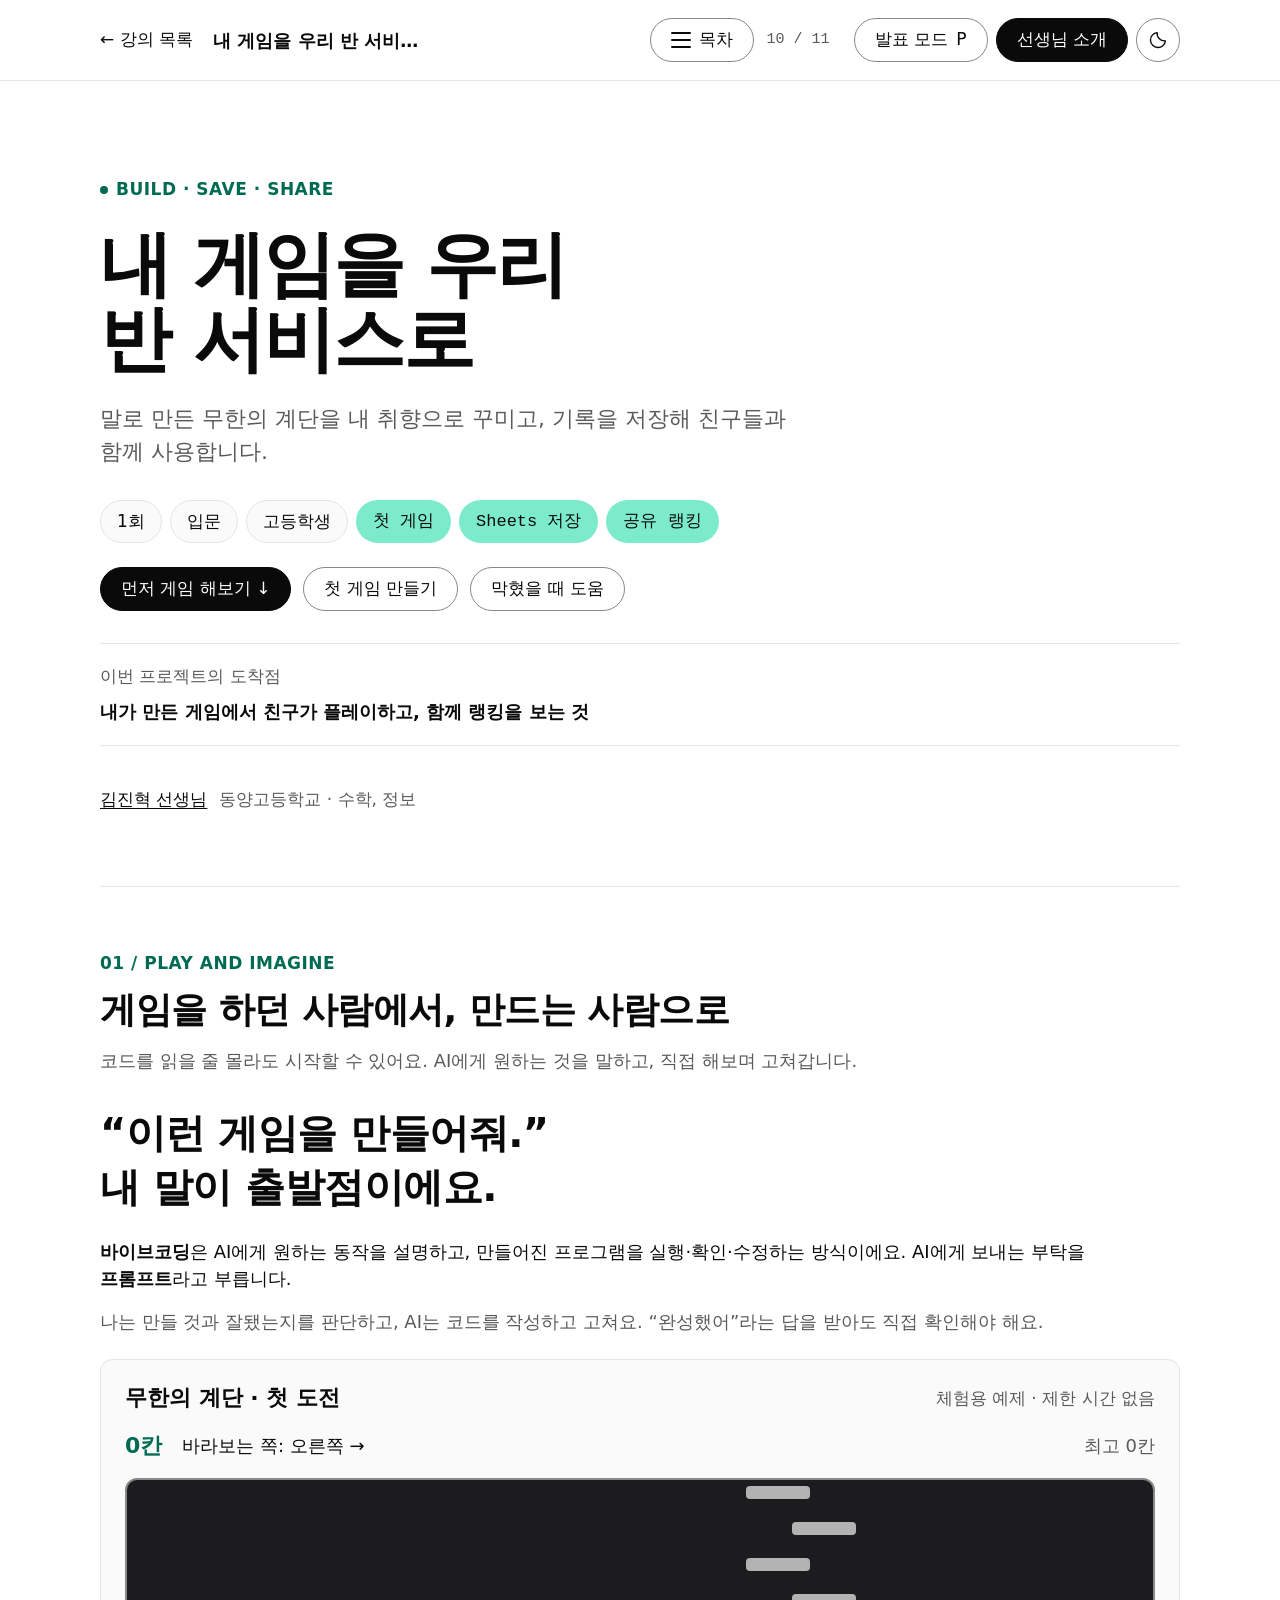
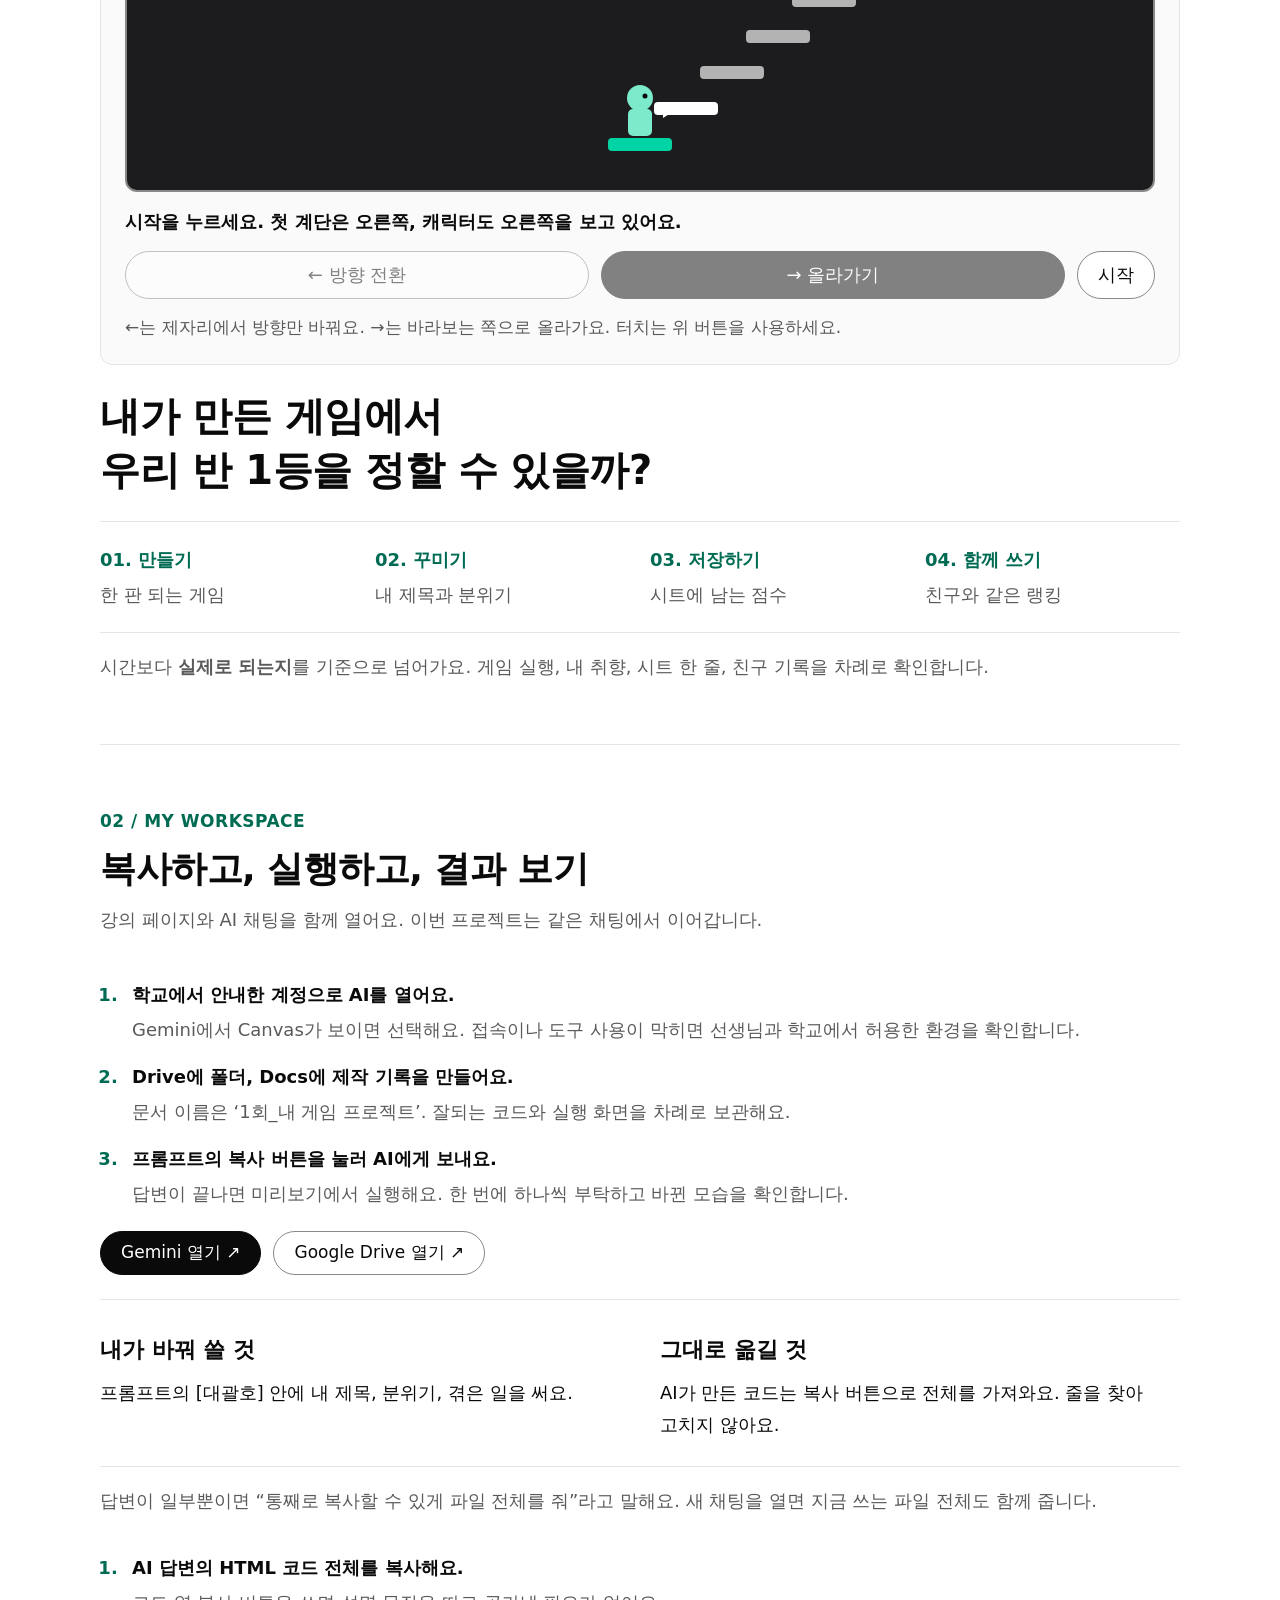
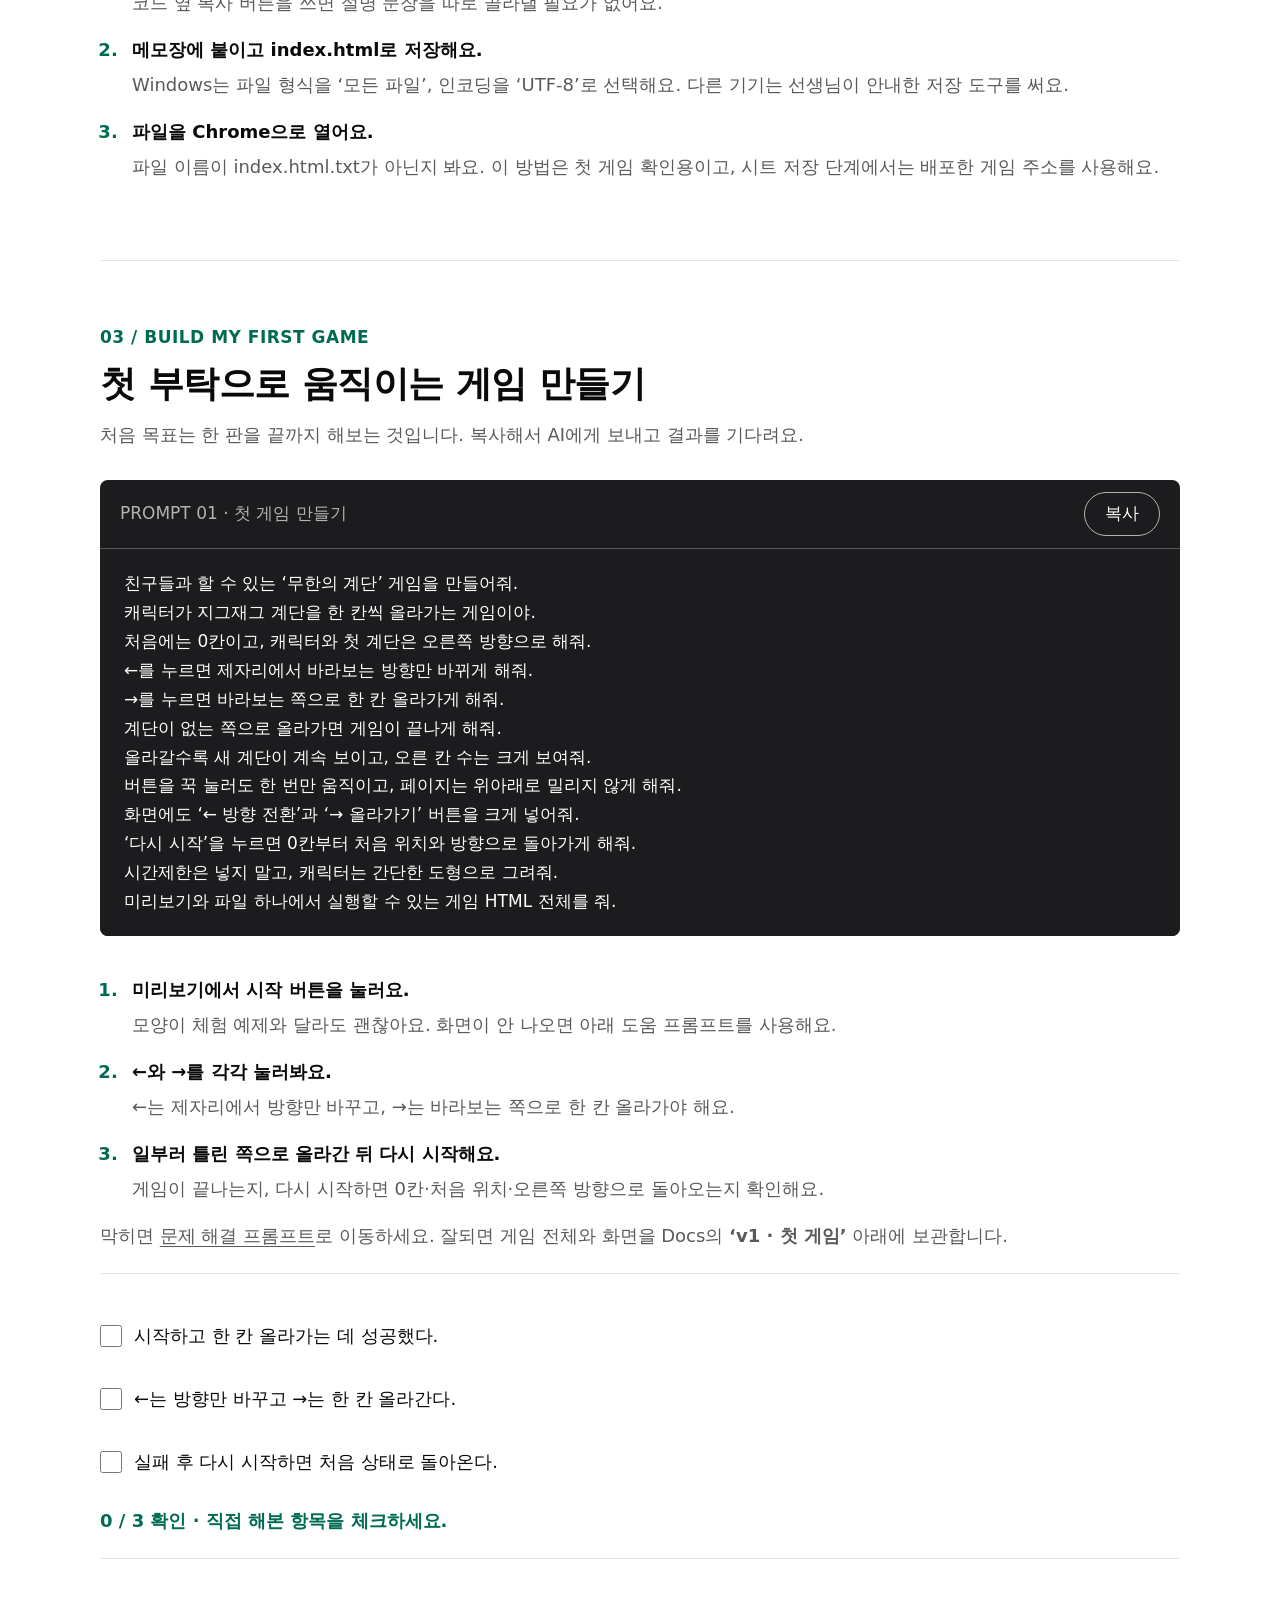
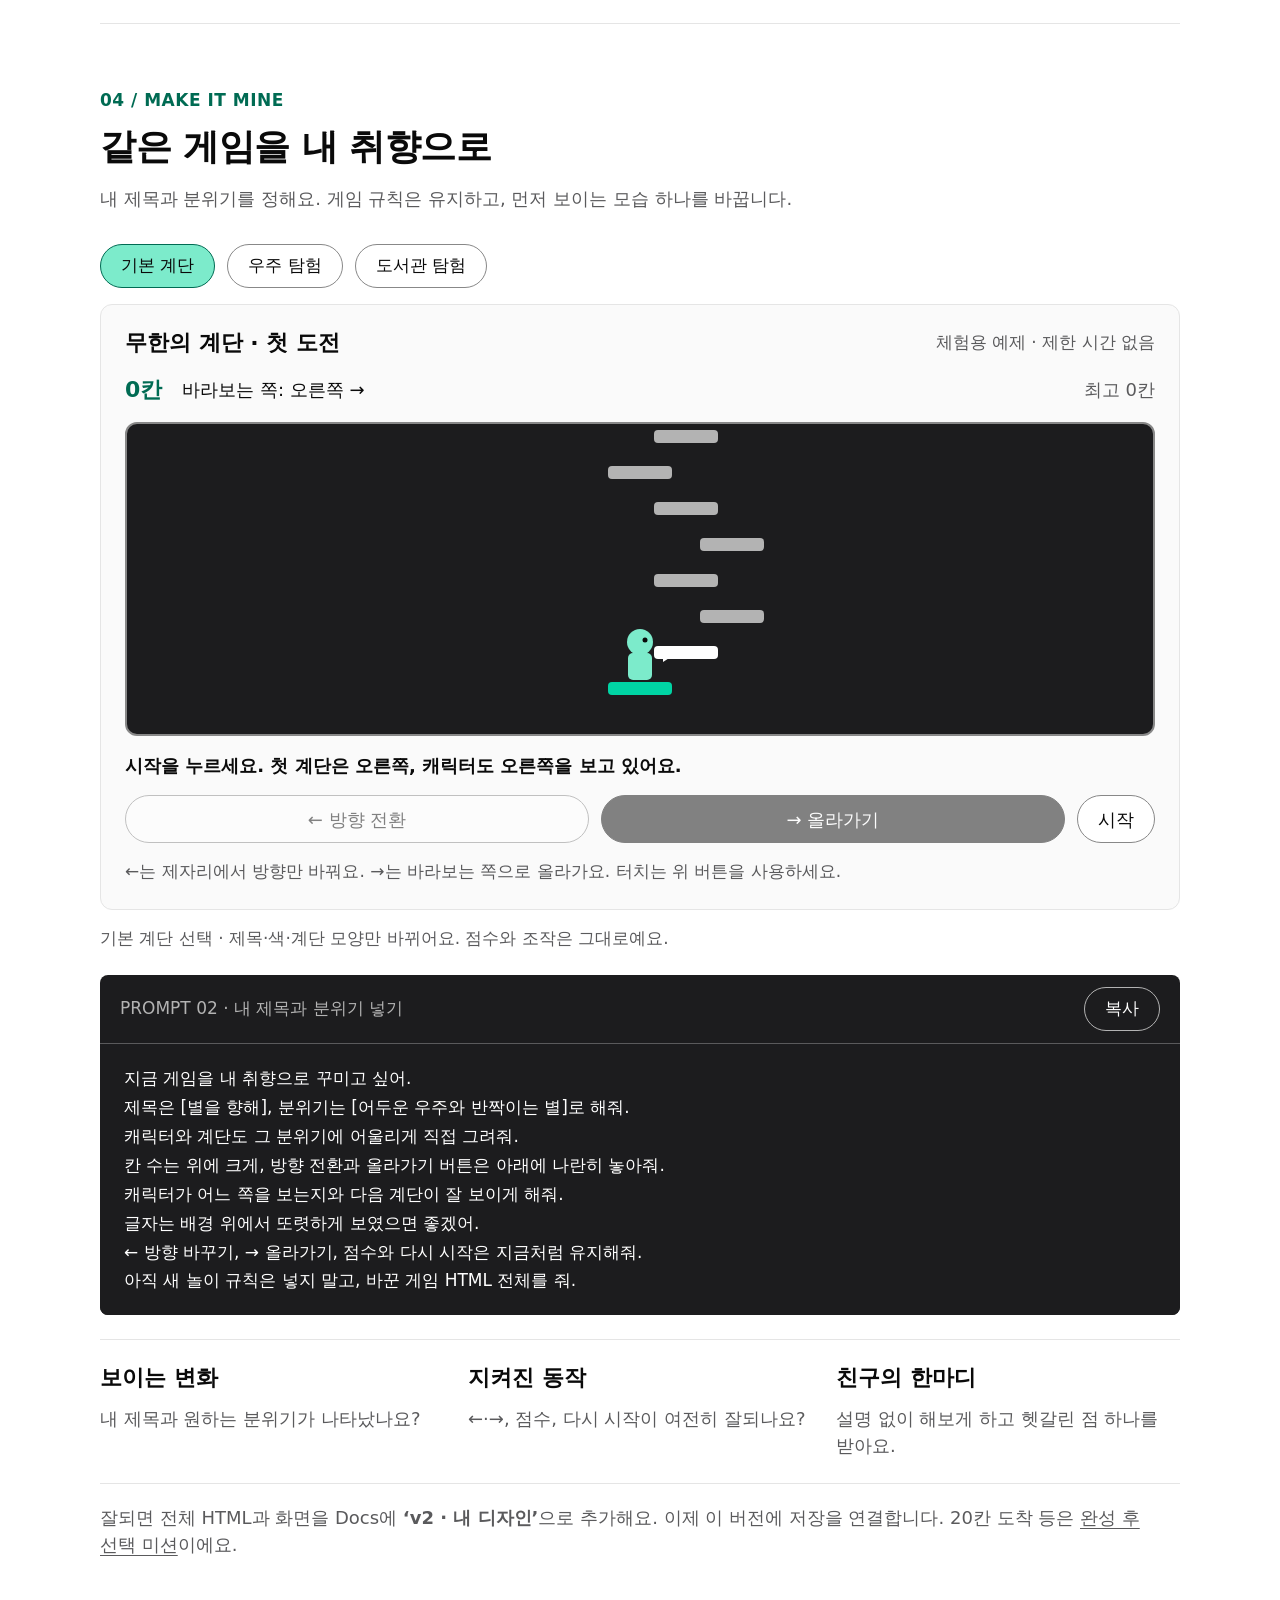
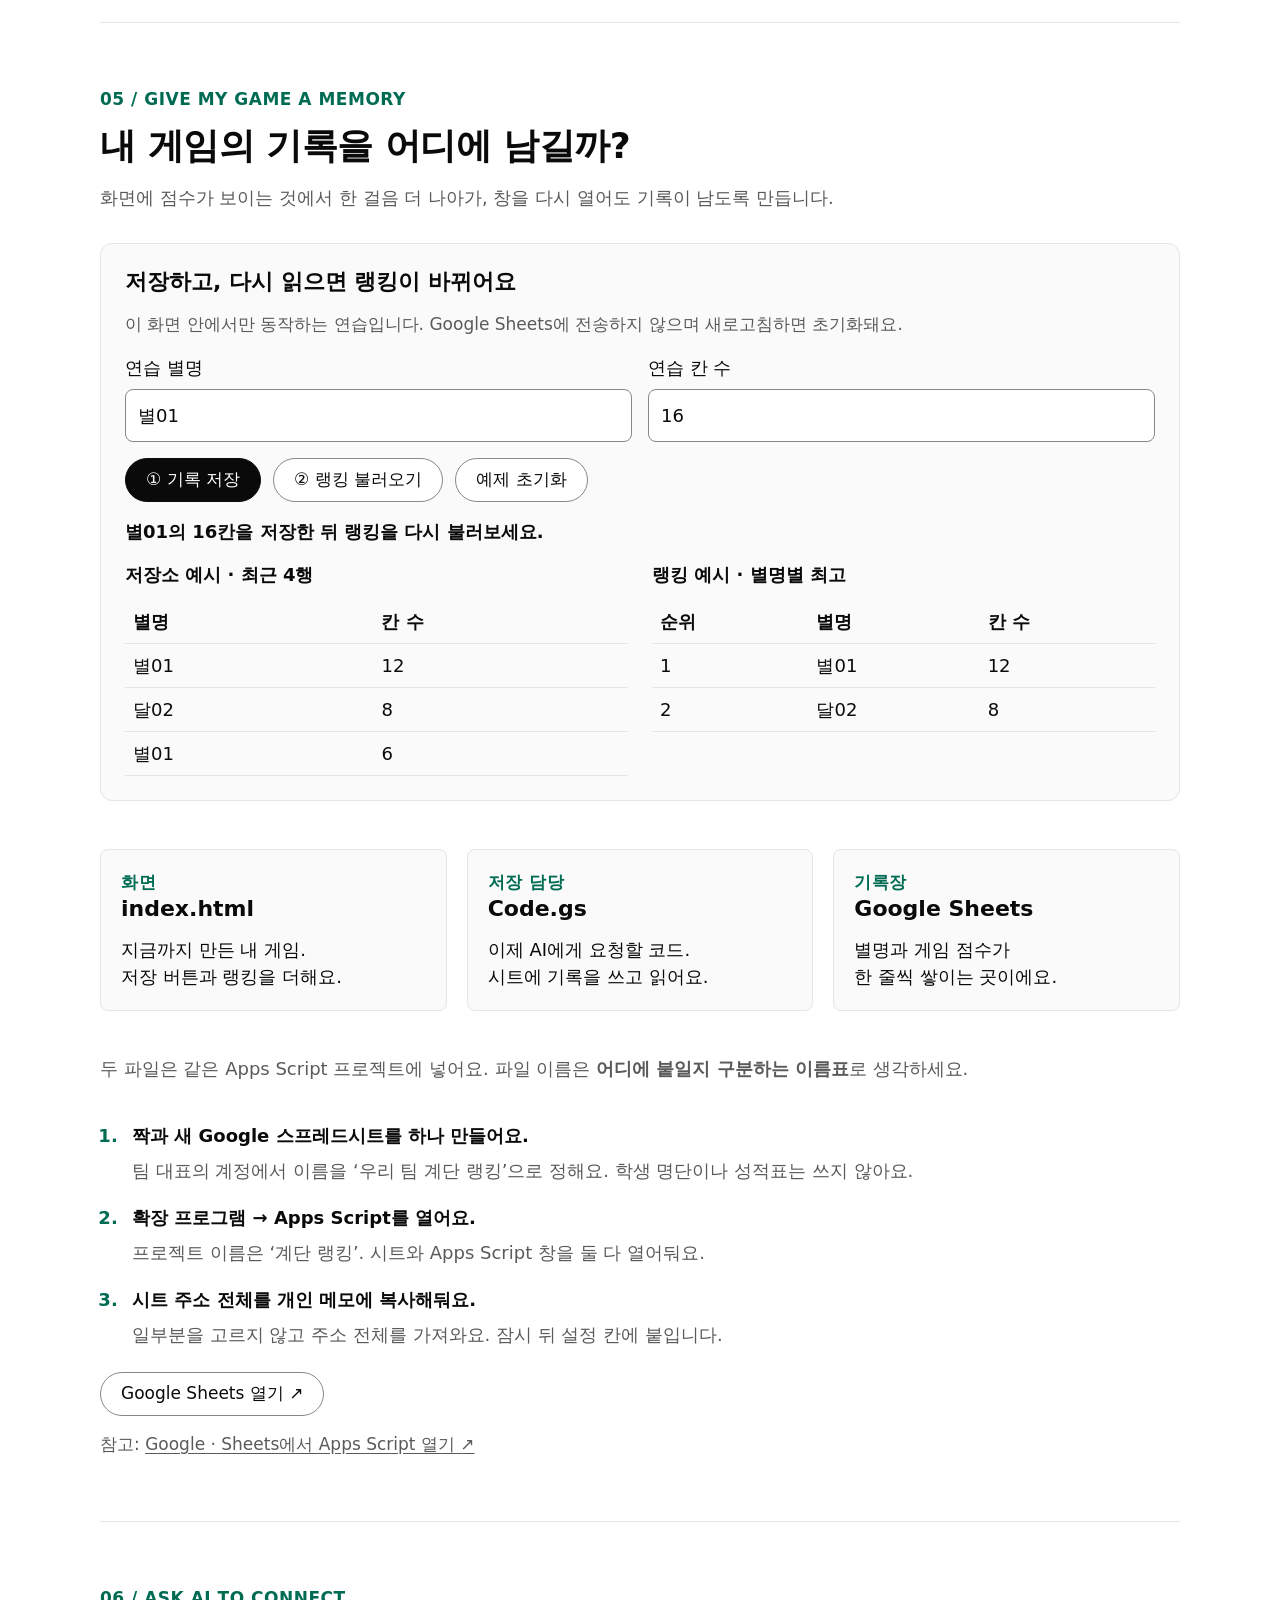
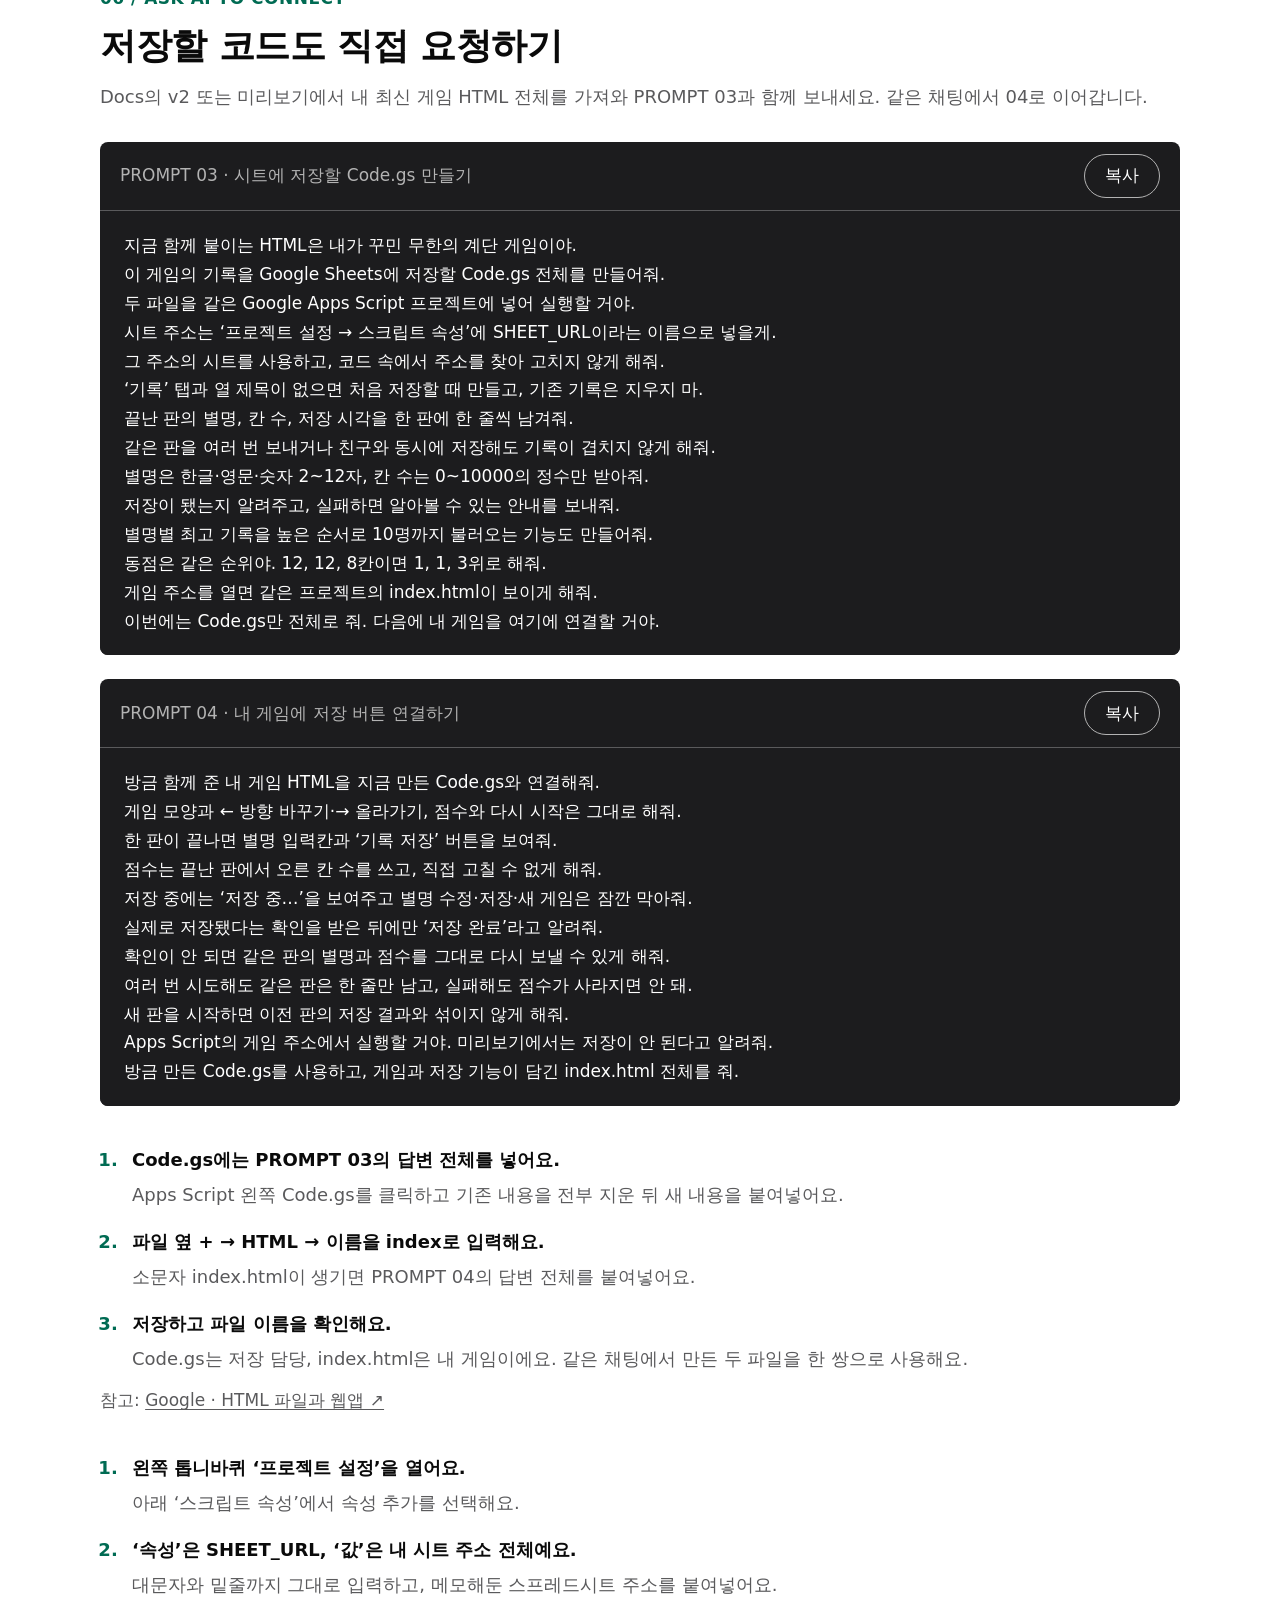
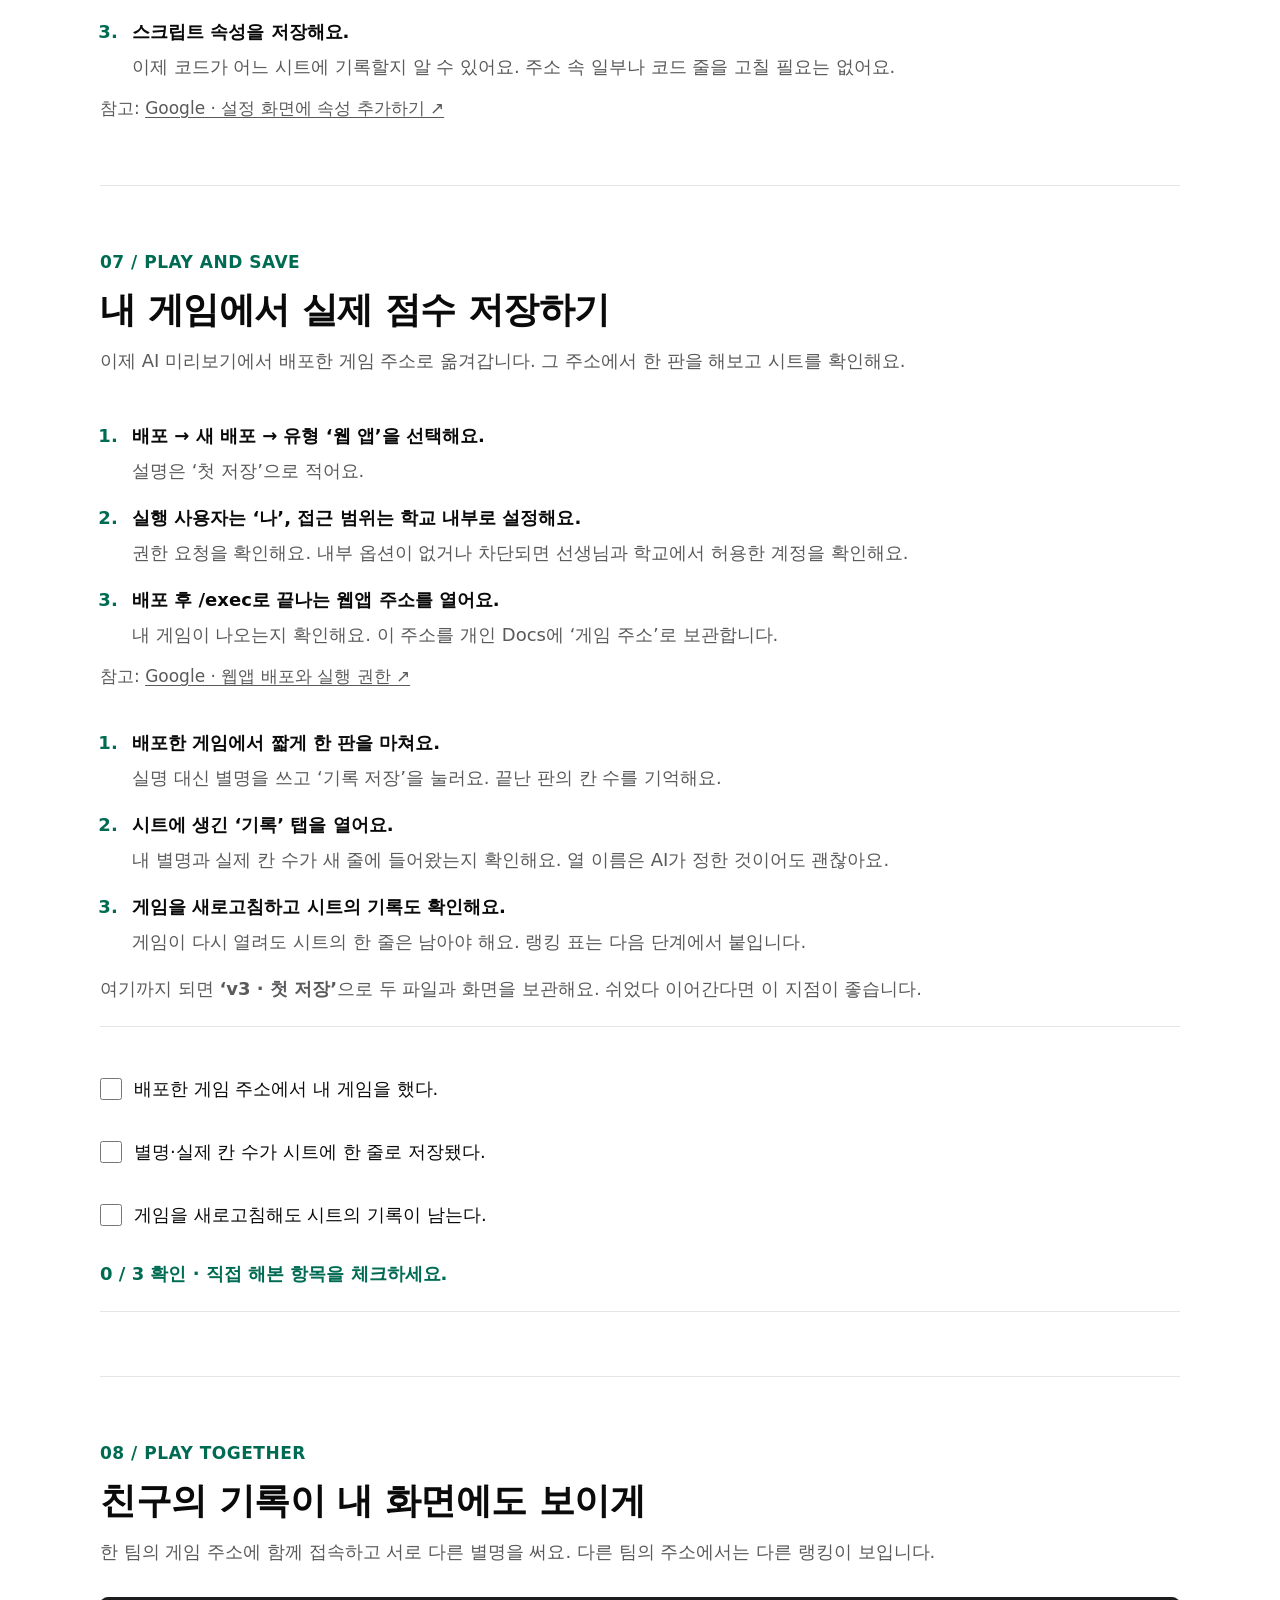
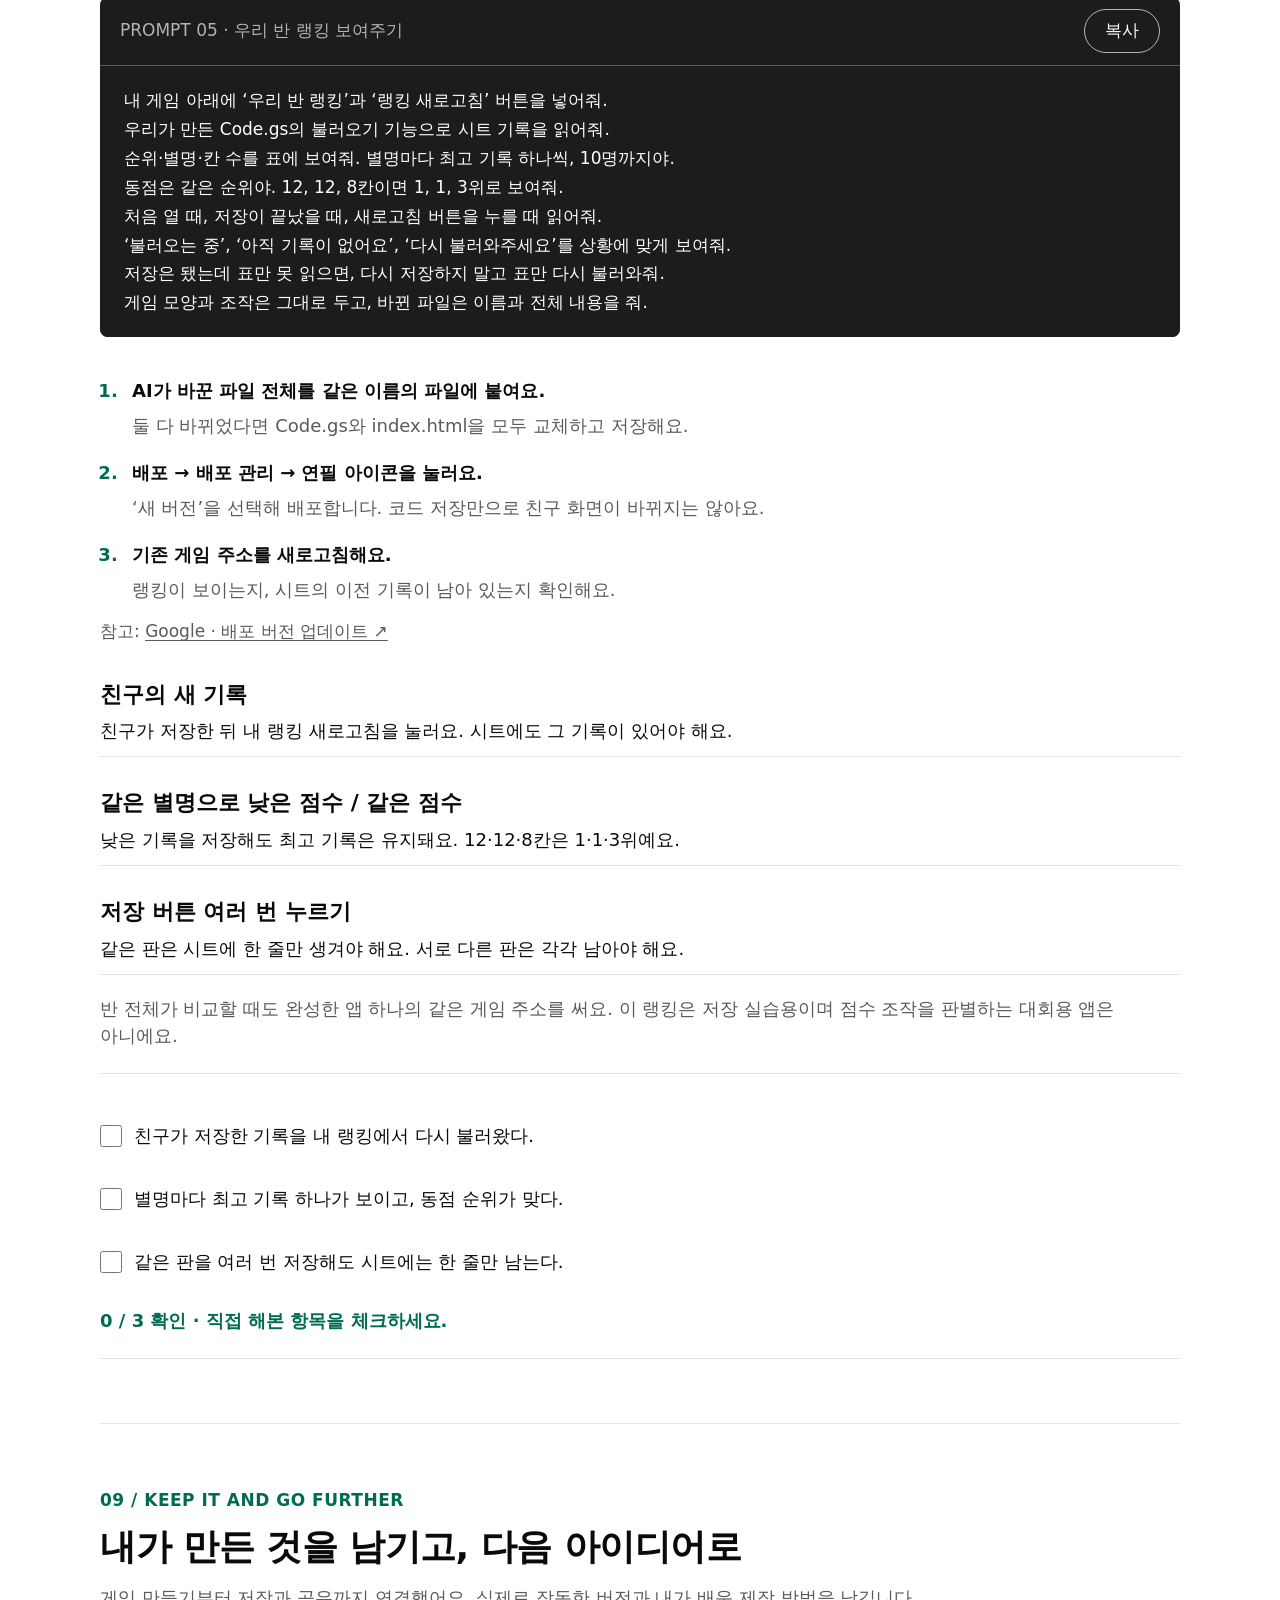
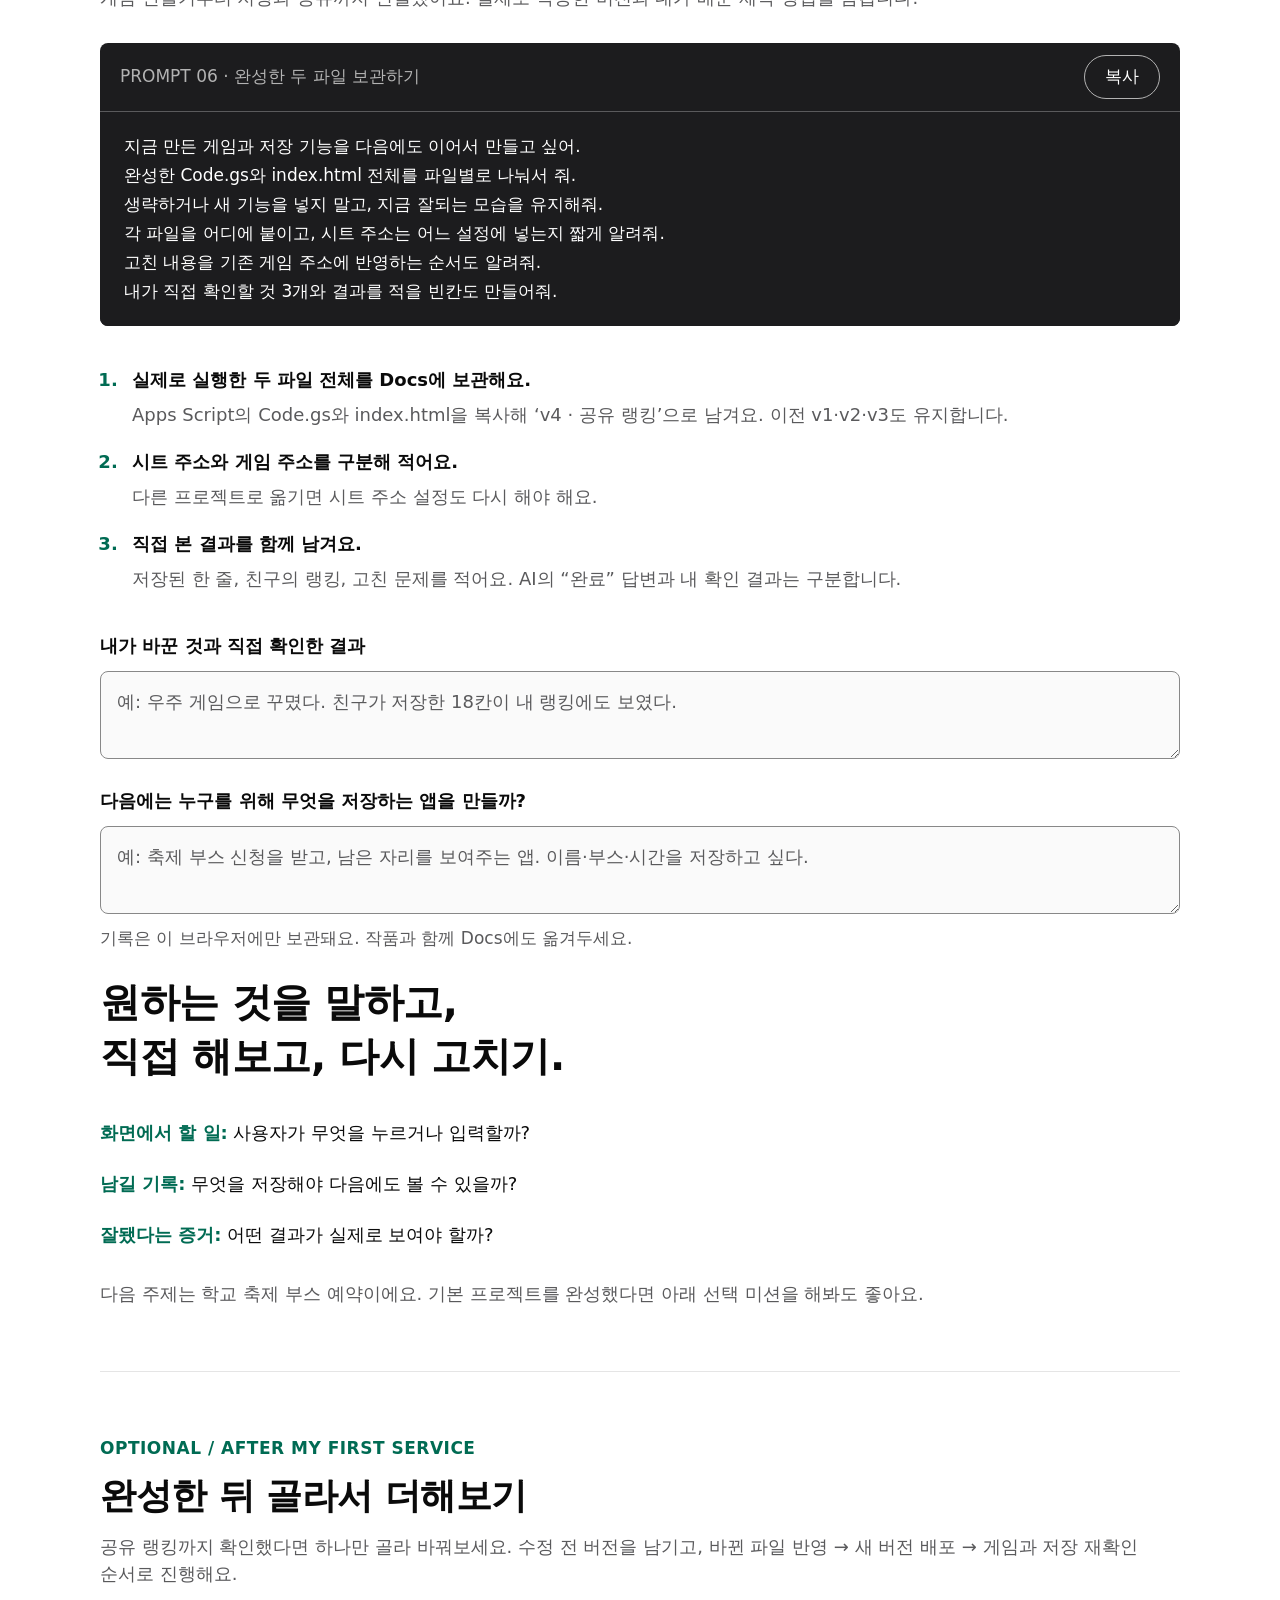
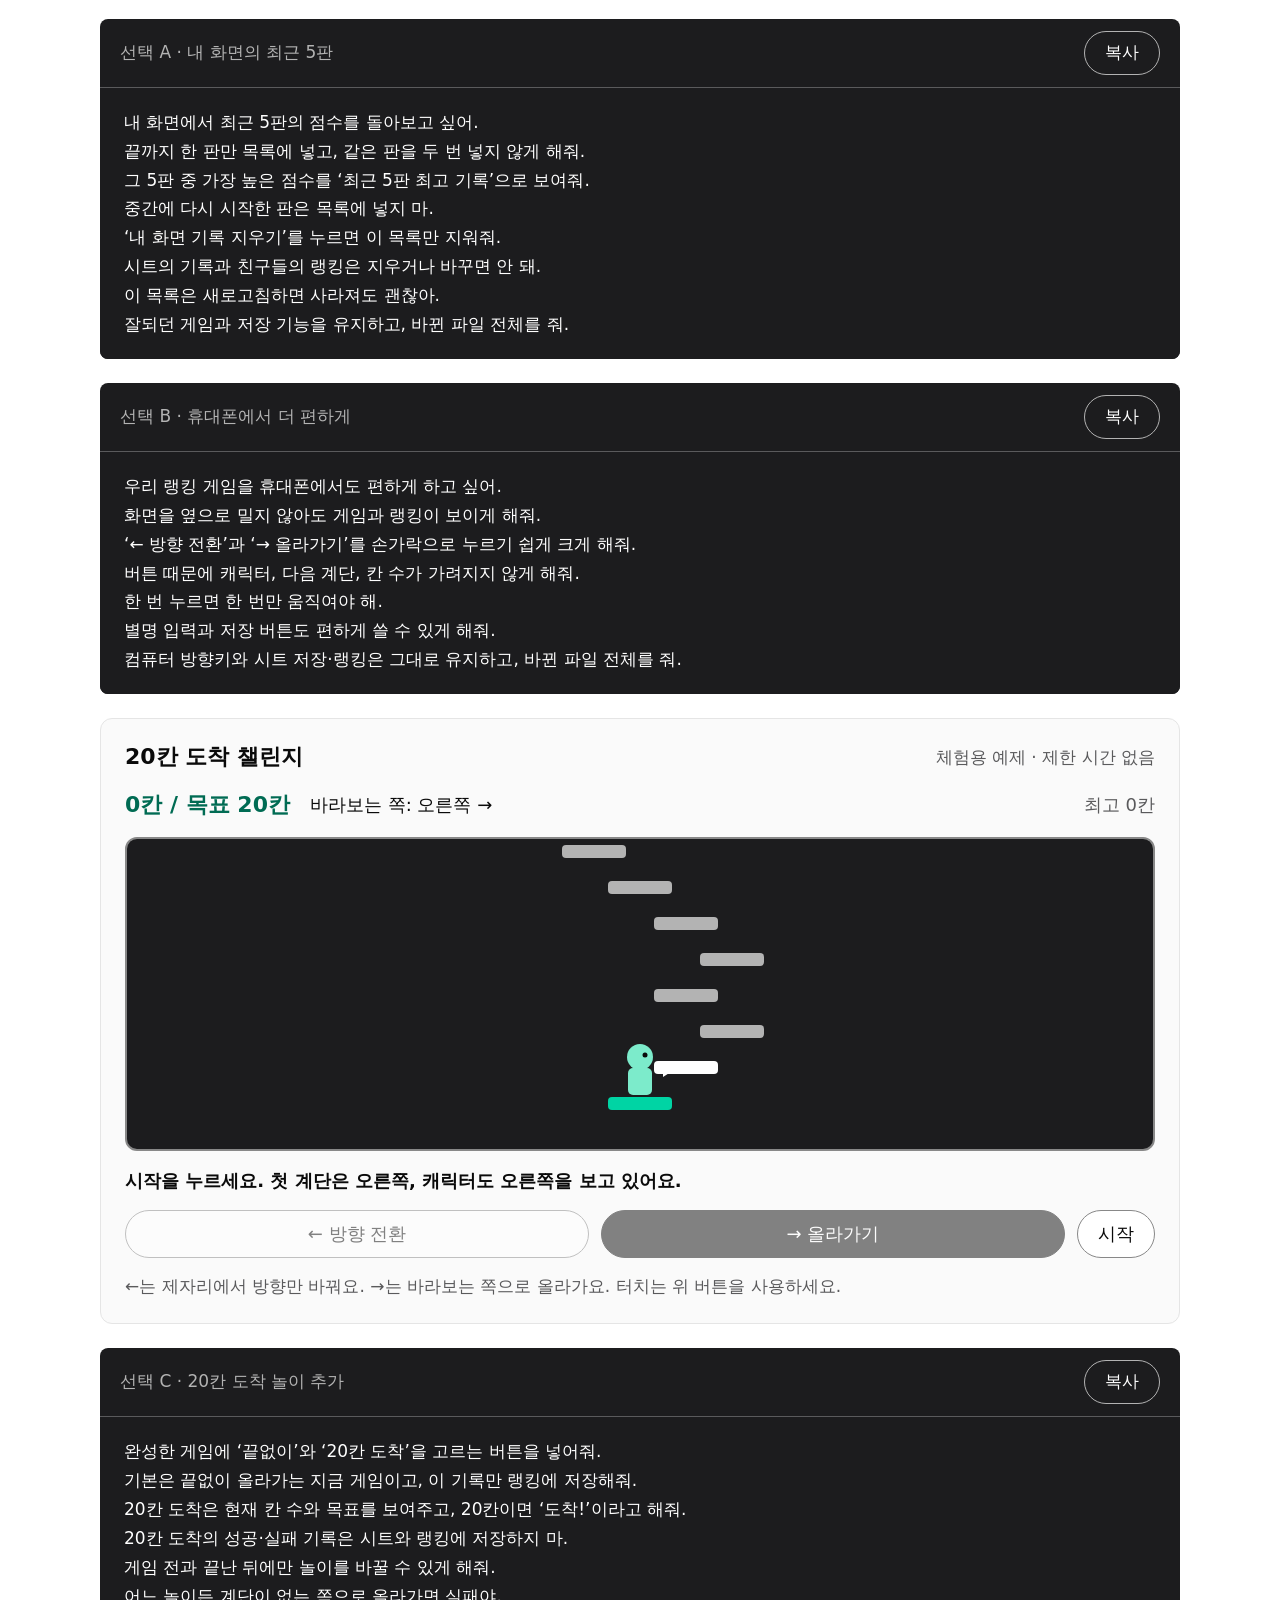
==== commit b5ee7e13: "feat: 1~3회 강의를 게임 제작·저장·공유 프로젝트로 통합" ====
--- a/lesson-01/index.html
+++ b/lesson-01/index.html
@@ -3,9 +3,9 @@
 <head>
   <meta charset="utf-8">
   <meta name="viewport" content="width=device-width, initial-scale=1">
-  <meta name="description" content="바이브코딩 소개부터 무한의 계단 게임 제작까지. 프롬프트를 복사하고 직접 실행하며 배우는 첫 번째 수업입니다.">
+  <meta name="description" content="코드를 읽지 않아도 시작하는 첫 프로젝트. 무한의 계단을 만들고 꾸민 뒤 Google Sheets에 기록을 저장해 친구들과 랭킹을 공유합니다.">
   <meta name="color-scheme" content="light dark">
-  <title>말로 만드는 나의 첫 게임</title>
+  <title>1회 · 내 게임을 우리 반 서비스로</title>
   <link rel="icon" href="data:,">
   <link rel="stylesheet" href="../assets/css/tokens.css">
   <link rel="stylesheet" href="../assets/css/base.css">
@@ -19,7 +19,7 @@
   <div class="scroll-progress" aria-hidden="true"><div class="scroll-progress__fill" data-progress></div></div>
   <header class="site-header" data-header>
     <div class="container header-inner">
-      <a class="brand" href="#top" aria-label="강의 처음으로"><span class="brand-title" data-lecture-title>말로 만드는 나의 첫 게임</span></a>
+      <a class="brand" href="#top" aria-label="강의 처음으로"><span class="brand-title" data-lecture-title>내 게임을 우리 반 서비스로</span></a>
       <nav class="section-nav" aria-label="강의 섹션" data-section-nav></nav>
       <div class="header-actions">
         <button class="button" type="button" data-presentation-toggle>발표 모드 <kbd>P</kbd></button>
@@ -28,161 +28,174 @@
       </div>
     </div>
   </header>
-  <main id="main" tabindex="-1">
-    <div class="container">
-      <section class="hero lesson-hero" id="top" aria-labelledby="lecture-title">
-        <p class="kicker" data-lecture-kicker>FIRST BUILD</p>
-        <h1 id="lecture-title" data-lecture-title>말로 만드는 나의 첫 게임</h1>
-        <p class="hero-subtitle" data-lecture-subtitle>바이브코딩을 알아보고, 무한의 계단 게임에 나만의 아이디어를 더합니다.</p>
-        <div class="hero-meta" data-lecture-badges aria-label="강의 정보"></div>
-        <div class="lesson-actions"><a class="button button-primary" href="#what-is-vibe">바이브코딩 알아보기 <span aria-hidden="true">↓</span></a><a class="button" href="#first-prompt">첫 프롬프트로 이동</a></div>
-        <p class="hero-promise">오늘의 도착점 <strong>직접 실행하고, 한 가지를 바꾸고, 친구에게 보여줄 수 있는 게임</strong></p>
-        <div class="hero-byline"><button class="text-button" type="button" data-open-instructor><span data-instructor-name></span> 선생님</button><span data-instructor-affiliation></span></div>
-      </section>
-
-      <section class="lecture-section" id="what-is-vibe" aria-labelledby="what-is-vibe-title" data-reveal>
-        <div class="section-heading"><p class="kicker">01 / INTRODUCTION · 10 MIN</p><h2 id="what-is-vibe-title">만들고 싶은 것을 말하는 데서 시작</h2><p class="section-description">코드를 처음 보는 사람도, 만들고 싶은 것은 있을 거예요.</p></div>
-        <div class="example-stack">
-          <div class="intro-statement" data-slide data-slide-title="바이브코딩이란?">
-            <p class="lead-question">“방향을 바꾸며 끝없이 오르는<br>무한의 계단 게임을 만들어줘.”</p>
-            <p><strong>바이브코딩</strong>은 AI에게 원하는 동작을 말하고, AI가 만든 코드를 <strong>실행·확인·수정</strong>하며 프로그램을 만드는 방식입니다.</p>
-            <p>우리가 AI에게 전달하는 요청을 <strong>프롬프트</strong>라고 해요. 잠시 후 이 한 문장을 실제 게임으로 바꿔봅니다.</p>
-          </div>
-          <div class="role-comparison" data-slide data-slide-title="내가 할 일과 AI가 도울 일">
-            <div><p class="kicker">YOU</p><h3>만들고, 판단하는 사람</h3><p>누구를 위한 것인지 정해요.<br>원하는 동작을 설명해요.<br>실행하고 제대로 되는지 확인해요.</p></div>
-            <div><p class="kicker">AI</p><h3>코드를 함께 만드는 도구</h3><p>요청을 바탕으로 코드를 작성해요.<br>코드의 역할을 설명해요.<br>오류의 원인과 수정 방법을 제안해요.</p></div>
-          </div>
-          <div data-slide data-slide-title="작게 만들고, 실행하고, 다시 요청하기">
-            <ol class="build-cycle"><li><strong>01. 설명</strong><span>원하는 기능 하나</span></li><li><strong>02. 실행</strong><span>직접 눌러보기</span></li><li><strong>03. 확인</strong><span>예상과 비교하기</span></li><li><strong>04. 수정</strong><span>바꿀 점 하나</span></li></ol>
-            <p class="after-note">코드는 실제로 만들어집니다. AI의 답변도 틀릴 수 있어요. <strong>“완성했어”라는 답을 받으면 직접 확인하는 것까지가 제작입니다.</strong></p>
-          </div>
-          <div class="possibility-list" data-slide data-slide-title="이 작은 게임에서 시작하는 것들"><h3>앞으로 연결할 수 있는 것</h3><p><strong>게임에 기록을 더하면</strong> 우리 반 순위표가 됩니다.</p><p><strong>입력과 저장을 연결하면</strong> 동아리 신청 앱이 됩니다.</p><p><strong>저장한 기록과 문서를 연결하면</strong> 보고서 자동 생성기가 됩니다.</p><p class="after-note">이번 시리즈에서는 Google Workspace의 도구를 하나씩 연결해봅니다. 오늘은 화면에서 작동하는 첫 게임에 집중해요.</p></div>
-        </div>
-      </section>
-
-      <section class="lecture-section" id="try-game" aria-labelledby="try-game-title" data-reveal>
-        <div class="section-heading"><p class="kicker">02 / PLAY FIRST · 5 MIN</p><h2 id="try-game-title">만들기 전에, 한 판 해볼까요?</h2><p class="section-description">왼쪽 방향키(←)로 방향 전환, 오른쪽 방향키(→)로 올라가기. 다음 계단을 보고 얼마나 높이 올라갈 수 있는지 도전해보세요.</p></div>
-        <div class="example-stack">
-          <div data-widget="stairs-game" data-slide data-slide-title="무한의 계단 게임 체험" data-slide-fit="contain"><div class="callout"><div><strong>무한의 계단 게임</strong><p>시작 → ←로 바라보는 방향 바꾸기 → →로 한 칸 올라가기. 다음 계단과 방향이 다르면 게임이 끝납니다. 제한 시간은 없습니다. JavaScript가 꺼져 있으면 이 체험 대신 다음 프롬프트로 직접 만들어보세요.</p></div></div></div>
-          <aside class="callout" data-slide data-slide-title="플레이어에서 제작자로"><div><strong>방금 플레이하면서 무엇을 바꾸고 싶었나요?</strong><p>제목, 안내 문구, 기록 표시, 버튼 크기… 하나만 골라 기억해두세요. 이 페이지의 게임은 체험용 예제이며, 여러분이 AI로 만드는 게임은 모양이 달라도 괜찮습니다.</p></div></aside>
-        </div>
-      </section>
-
-      <section class="lecture-section" id="get-ready" aria-labelledby="get-ready-title" data-reveal>
-        <div class="section-heading"><p class="kicker">03 / GET READY · 10 MIN</p><h2 id="get-ready-title">강의 탭 하나, 제작 탭 하나</h2><p class="section-description">이 페이지를 열어둔 채 Gemini에서 작업합니다. 오늘은 API 키나 결제 설정이 필요하지 않아요.</p></div>
-        <div class="example-stack">
-          <div data-slide data-slide-title="실습 준비"><ol class="instruction-list"><li><strong>학교에서 안내한 계정으로 로그인해요.</strong><span>개인정보나 실제 학생 명단을 입력하지 않습니다.</span></li><li><strong>Gemini를 새 탭으로 열어요.</strong><span>새 채팅에서 입력창 주변의 도구 메뉴에 있는 Canvas를 선택합니다. 메뉴 위치는 계정과 화면에 따라 다를 수 있어요.</span></li><li><strong>다음 프롬프트를 복사해서 붙여넣어요.</strong><span>이후 수정 요청은 같은 채팅에서 이어갑니다.</span></li></ol><div class="lesson-actions"><a class="button button-primary" href="https://gemini.google.com/" target="_blank" rel="noopener noreferrer">Gemini 열기 <span aria-hidden="true">↗</span></a></div></div>
-          <aside class="callout" data-slide data-slide-title="도구가 보이지 않을 때"><div><strong>Canvas가 보이지 않거나 접속이 막혀 있나요?</strong><p>선생님에게 현재 화면을 보여주세요. 학교에서 허용한 AI로 같은 프롬프트를 사용할 수 있습니다. 미리보기가 없는 경우에는 아래 ‘HTML 파일로 실행하기’를 이용해요.</p></div></aside>
-          <details class="lesson-details" data-slide data-slide-title="미리보기가 없을 때" data-slide-skip><summary>HTML 파일로 실행하기</summary><ol class="instruction-list"><li><strong>AI가 준 HTML 코드 전체를 복사합니다.</strong><span>코드를 감싼 백틱(```)과 설명 문장은 제외합니다.</span></li><li><strong>메모장에 붙여넣고 stairs-game.html로 저장합니다.</strong><span>Windows는 ‘다른 이름으로 저장’에서 파일 형식을 ‘모든 파일’, 인코딩을 ‘UTF-8’로 선택합니다.</span></li><li><strong>저장한 파일을 Chrome으로 엽니다.</strong><span>파일 이름이 stairs-game.html.txt가 아닌지 확인하세요. Chromebook 등 다른 기기에서는 선생님이 안내한 HTML 저장 도구를 사용합니다.</span></li></ol></details>
-          <div class="route-strip" data-slide data-slide-title="오늘의 120분"><p><strong>소개·체험 15분</strong> / 준비 10분 / 제작 25분 / 확인 10분</p><p><strong>휴식 10분</strong> / 내 스타일 20분 / 오류 해결 15분 / 저장·공유 15분</p></div>
-        </div>
-      </section>
-
-      <section class="lecture-section" id="first-prompt" aria-labelledby="first-prompt-title" data-reveal>
-        <div class="section-heading"><p class="kicker">04 / FIRST PROMPT · 25 MIN</p><h2 id="first-prompt-title">첫 프롬프트, 첫 게임</h2><p class="section-description">‘복사’를 누른 뒤 Gemini에 붙여넣고 보내세요. 생성이 끝나면 미리보기에서 실행합니다.</p></div>
-        <div class="example-stack">
-          <div class="prompt-purpose" data-slide data-slide-title="어떻게 요청하면 좋을까?"><h3>무엇을 · 어떻게 · 어떤 조건으로</h3><p><strong>무엇을:</strong> 무한의 계단 게임<br><strong>어떻게:</strong> ←로 방향만 바꾸고, →로 바라보는 쪽으로 한 칸 올라가기<br><strong>어떤 조건으로:</strong> 한 파일로 만들고 키보드도 지원하기</p><p class="after-note">아래 프롬프트에서 이 세 가지를 찾아본 다음 복사해보세요.</p></div>
-          <pre class="prompt-block" id="prompt-build" data-code data-language="text" data-label="PROMPT 01 · 첫 게임 만들기" data-slide data-slide-title="복사해서 첫 게임 만들기"><code>도형 캐릭터로 ‘무한의 계단’ 방식의 게임을 만들어줘.
-HTML, CSS, JavaScript를 한 HTML 파일로, 외부 연결 없이 만들어줘.
-Canvas 미리보기와 저장한 HTML 파일에서 실행되게 해줘.
-
-1. 시작하면 0칸, 캐릭터와 첫 계단은 오른쪽 방향으로 해줘.
-2. 왼쪽 방향키(←)는 제자리에서 좌우 방향만 바꾸게 해줘.
-3. 오른쪽 방향키(→)는 바라보는 방향으로 한 칸 올라가게 해줘.
-4. 다음 계단과 방향이 다르면 게임을 끝내고 오른 칸 수를 보여줘.
-5. 계단은 좌우로 계속 생성하고, 올라가도 다음 계단이 화면에 보이게 해줘.
-6. 화면에도 ‘← 방향 전환’과 ‘→ 올라가기’ 버튼을 만들어줘.
-7. 한 번 누르면 한 번만 동작하고, 방향키로 페이지가 스크롤되지 않게 해줘.
-8. ‘다시 시작’은 점수·위치·방향을 처음 상태로 되돌려줘.
-
-제한 시간 없이, 현재 방향과 칸 수를 큰 글씨로 보여줘.</code></pre>
-          <div data-slide data-slide-title="생성이 끝나면 해야 할 일"><ol class="instruction-list"><li><strong>AI가 코드를 다 만들 때까지 기다려요.</strong><span>답변이 중간에 끊기면 ‘끊긴 부분을 이어서 완성해줘’라고 요청합니다.</span></li><li><strong>미리보기에서 시작 버튼을 눌러요.</strong><span>코드만 보이면 미리보기 화면으로 바꾸거나 HTML 파일로 저장해서 실행합니다.</span></li><li><strong>직접 한 판을 끝까지 해봐요.</strong><span>여기 있는 예제와 디자인이 달라도, 요청한 동작이 되면 첫 단계 성공입니다.</span></li></ol></div>
-          <aside class="callout" data-slide data-slide-title="화면이 안 나와도 계속할 수 있어요"><div><strong>첫 시도에 완성되지 않아도 괜찮아요.</strong><p>화면이 비거나 버튼이 안 되면 <a href="#fix-it">‘오류를 설명하는 법’</a>의 프롬프트를 사용하세요. 작동하는 버전이 생기면 수정하기 전에 코드를 복사해 Docs에 ‘게임 v1’로 남깁니다.</p></div></aside>
-        </div>
-      </section>
-
-      <section class="lecture-section" id="test-game" aria-labelledby="test-game-title" data-reveal>
-        <div class="section-heading"><p class="kicker">05 / CHECK IT · 10 MIN</p><h2 id="test-game-title">‘완성’이라는 답변보다 직접 확인</h2><p class="section-description">내가 만든 게임에서 아래 행동을 해보고, 실제로 확인한 항목만 체크하세요.</p></div>
-        <div class="example-stack">
-          <div class="check-panel" data-widget="lesson-checks" data-slide data-slide-title="내 게임 테스트"><div class="check-list"><label><input type="checkbox" data-check="stairs-turn"> ←를 누르면 방향만 바뀌고 위치와 점수는 그대로다.</label><label><input type="checkbox" data-check="stairs-climb"> →를 누르면 바라보는 쪽으로 한 칸 올라가고 점수가 1 늘어난다.</label><label><input type="checkbox" data-check="stairs-fail"> 다음 계단과 다른 방향으로 올라가면 게임이 끝난다.</label><label><input type="checkbox" data-check="stairs-restart"> 다시 시작하면 0칸·시작 위치·오른쪽 방향으로 돌아온다.</label><label><input type="checkbox" data-check="stairs-input"> 방향키와 화면 버튼 모두 한 번에 한 번만 동작하며 화면이 밀리지 않는다.</label></div><p class="check-summary" aria-live="polite">직접 확인한 뒤 체크하세요.</p></div>
-          <div data-slide data-slide-title="키 방향과 캐릭터 방향 구분하기"><h3>왼쪽을 보고 있어도, 올라갈 때는 →</h3><p><strong>←는 방향 전환, →는 올라가기</strong>라는 명령이에요. 왼쪽 계단을 오르려면 왼쪽을 바라보도록 바꾼 뒤 →를 누릅니다.</p><p class="after-note">←만 눌렀는데 이동하거나 점수가 늘면 요청과 다르게 만들어진 거예요. <strong>오른 칸 수가 많을수록 높은 기록</strong>입니다. 먼저 조작 규칙이 맞는지 확인해요.</p></div>
-        </div>
-      </section>
-
-      <section class="lecture-section rest-section" id="take-a-break" aria-labelledby="take-a-break-title" data-reveal>
-        <div class="section-heading"><p class="kicker">BREAK · 10 MIN</p><h2 id="take-a-break-title">잠깐 쉬고, 내 아이디어를 더해요</h2></div>
-        <div data-slide data-slide-title="작동하는 첫 버전을 남기기"><p>작동하는 게임의 코드를 Docs에 ‘게임 v1’로 복사해두세요. 아직 안 되는 부분이 있다면 무엇이 안 되는지 한 문장으로 적어둡니다.</p><p class="after-note">쉬고 돌아오면 제목·디자인·기록 중 원하는 기능 하나를 바꿔봅니다.</p></div>
-      </section>
-
-      <section class="lecture-section" id="make-it-yours" aria-labelledby="make-it-yours-title" data-reveal>
-        <div class="section-heading"><p class="kicker">06 / MAKE IT YOURS · 20 MIN</p><h2 id="make-it-yours-title">복사한 게임에 내 생각 한 가지</h2><p class="section-description">아래 미션 중 하나를 고르세요. 같은 채팅에 보내고, 바뀐 결과를 실행해서 확인합니다.</p></div>
-        <div class="example-stack">
-          <div data-slide data-slide-title="미션 A · 내 이름을 붙인 게임"><h3>A. 제목과 분위기 바꾸기</h3><p>‘하늘 계단 챌린지’를 자신이 정한 제목으로 바꿔서 보내보세요.</p></div>
-          <pre class="prompt-block" id="prompt-style" data-code data-language="text" data-label="PROMPT 02 · 내 스타일로" data-slide data-slide-title="디자인 수정 프롬프트"><code>지금 만든 게임의 제목을 ‘하늘 계단 챌린지’로 바꿔줘.
-도형 캐릭터와 계단을 레트로 게임 분위기로 꾸며줘.
-현재 방향, 다음 계단, 게임 종료 상태를 알아보기 쉽게 해줘.
-배경과 글자 색의 차이를 충분히 크게 해줘.
-←는 방향 전환, →는 올라가기인 조작과 점수 규칙은 유지해줘.</code></pre>
-          <div data-slide data-slide-title="미션 B · 내 기록 돌아보기"><h3>B. 최근 기록과 최고 기록 추가하기</h3><p>앞에서 만든 게임에 데이터가 쌓이는 경험을 더합니다. 오늘은 창을 닫으면 기록이 사라져도 괜찮아요.</p></div>
-          <pre class="prompt-block" id="prompt-records" data-code data-language="text" data-label="PROMPT 03 · 기록 기능 추가" data-slide data-slide-title="기록 추가 프롬프트"><code>게임이 끝날 때 오른 칸 수를 최근 5판의 기록에 추가해줘.
-그중 가장 큰 값을 ‘최근 5판 최고 기록’으로 보여줘.
-한 판은 한 번만 기록하고, 중간에 다시 시작한 판은 제외해줘.
-‘기록 초기화’ 버튼은 기록을 지우고 게임도 시작 전으로 돌려줘.
-새로고침하면 기록이 사라져도 괜찮아.
-← 방향 전환·→ 올라가기 규칙과 기존 디자인은 유지해줘.</code></pre>
-          <div data-slide data-slide-title="미션 C · 손가락으로도 편하게"><h3>C. 작은 화면에서도 편하게 만들기</h3><p>미리보기 폭을 줄이거나 휴대폰 크기로 생각하며 확인해보세요.</p></div>
-          <pre class="prompt-block" id="prompt-mobile" data-code data-language="text" data-label="PROMPT 04 · 작은 화면 개선" data-slide data-slide-title="모바일 개선 프롬프트"><code>지금 게임을 작은 화면에서도 편하게 할 수 있게 바꿔줘.
-가로 375px 화면에서 옆으로 스크롤되지 않게 해줘.
-‘← 방향 전환’과 ‘→ 올라가기’ 버튼을 터치하기 충분히 크게 해줘.
-캐릭터, 다음 계단, 칸 수와 현재 방향이 가려지지 않게 해줘.
-터치 한 번이 두 번의 입력으로 처리되지 않게 해줘.
-기존 방향키 조작과 기록 기능이 있다면 그대로 유지해줘.</code></pre>
-          <aside class="callout" data-slide data-slide-title="한 번에 한 가지씩"><div><strong>추가 → 실행 → 기존 기능도 확인</strong><p>기능 하나를 바꾼 뒤 처음부터 한 판 해보세요. 잘 되면 다음 아이디어를 추가합니다. 문제가 생기면 이전 버전과 무엇이 달라졌는지 비교해요.</p></div></aside>
-        </div>
-      </section>
-
-      <section class="lecture-section" id="fix-it" aria-labelledby="fix-it-title" data-reveal>
-        <div class="section-heading"><p class="kicker">07 / FIX IT · 15 MIN</p><h2 id="fix-it-title">“안 돼요”를 해결 가능한 설명으로</h2><p class="section-description">언제, 무엇을 했고, 어떤 결과가 나왔는지 알려주면 AI가 원인을 찾는 데 도움이 됩니다.</p></div>
-        <div class="example-stack">
-          <div class="debug-example" data-slide data-slide-title="오류를 구체적으로 설명하기"><p class="muted-example">“게임이 이상해. 고쳐줘.”</p><p class="specific-example">“왼쪽 방향키를 눌렀더니, 방향도 바뀌고 한 칸 올라갔어. ←는 제자리에서 방향만 바꾸게 해줘.”</p><p class="after-note"><strong>내 행동 · 실제 결과 · 기대한 결과</strong>가 모두 들어 있습니다.</p></div>
-          <pre class="prompt-block" id="prompt-fix" data-code data-language="text" data-label="PROMPT 05 · 오류 수정 요청" data-slide data-slide-title="내 상황을 넣어 수정 요청"><code>지금 게임에서 아래 문제가 생겼어. 원인을 찾고 수정해줘.
-
-내가 한 행동: [예: 왼쪽 방향키(←)를 한 번 눌렀어]
-실제로 나온 결과: [예: 방향이 바뀌면서 한 칸 올라갔어]
-기대한 결과: [예: 제자리에서 방향만 바뀌고 점수는 그대로여야 해]
-오류 메시지: [있으면 그대로 붙여넣고, 없으면 ‘없음’]
-
-대괄호 안 내용은 내가 겪은 상황으로 바꿔서 보낼게.
-관련 없는 디자인과 기능은 유지해줘.
-수정한 이유와 내가 다시 확인할 행동 3가지를 알려줘.</code></pre>
-          <aside class="callout" data-slide data-slide-title="전송 전에 확인"><div><strong>[대괄호] 안을 내 상황으로 바꿉니다.</strong><p>접속 제한이나 로그인이 안 되는 문제는 선생님에게 보여주세요. 코드 오류를 해결할 때는 오류 문구를 그대로 붙이되, 계정 정보나 비밀 키가 포함되어 있지 않은지 확인합니다.</p></div></aside>
-          <pre class="prompt-block" id="prompt-understand" data-code data-language="text" data-label="PROMPT 06 · 잘 된다면 원리 알아보기" data-slide data-slide-title="게임이 잘 될 때의 도전"><code>지금 게임의 코드를 바꾸지 말고 설명만 해줘.
-1. 캐릭터가 바라보는 방향을 어떻게 기억하고 바꿔?
-2. →를 눌렀을 때 올라갈지, 게임을 끝낼지 어떻게 판단해?
-3. 계단은 어떻게 계속 만들고 화면에 보여줘?
-실제 코드의 해당 부분을 짧게 인용하고 쉽게 설명해줘.
-설명한 내용이 맞는지 내가 해볼 테스트도 하나 제안해줘.</code></pre>
-        </div>
-      </section>
-
-      <section class="lecture-section" id="save-and-share" aria-labelledby="save-and-share-title" data-reveal>
-        <div class="section-heading"><p class="kicker">08 / KEEP YOUR BUILD · 15 MIN</p><h2 id="save-and-share-title">내가 만든 것을 남기고, 보여주기</h2><p class="section-description">옆 친구에게 화면을 보여주거나 자리를 바꿔 체험해보세요. 온라인 공개 링크를 만들지 않아도 됩니다.</p></div>
-        <div class="example-stack">
-          <div data-slide data-slide-title="친구에게 테스트 부탁하기"><h3>설명 없이 한 판 해보게 해주세요.</h3><ol class="instruction-list"><li><strong>시작 방법을 바로 알 수 있었나요?</strong></li><li><strong>어느 순간 헷갈렸나요?</strong></li><li><strong>내가 추가한 기능이 실제로 작동했나요?</strong></li></ol><p class="after-note">듣고 싶은 칭찬 대신, 다음에 바꿀 구체적인 점 하나를 받아 적습니다.</p></div>
-          <pre class="prompt-block" id="prompt-save" data-code data-language="text" data-label="PROMPT 07 · 최종 코드 보관" data-slide data-slide-title="보관할 코드 받기"><code>지금까지 수정한 게임의 최종 HTML 코드 전체를 보여줘.
-HTML, CSS, JavaScript가 모두 들어 있는 하나의 파일로 줘.
-생략하거나 ‘이전 코드와 동일’이라고 쓰지 말아줘.
-외부 라이브러리나 API 연결 없이 실행되게 유지해줘.
-기능을 더하거나 바꾸지 말고 현재 버전을 그대로 정리해줘.</code></pre>
-          <div data-slide data-slide-title="내 작품 보관하기"><ol class="instruction-list"><li><strong>Google Drive에 ‘바이브코딩’ 폴더를 만들어요.</strong><span>그 안에 Docs 문서를 하나 만들고 ‘1회_내 게임 제목’으로 이름을 정합니다.</span></li><li><strong>최종 코드와 실행 화면을 보관해요.</strong><span>AI가 준 전체 코드를 붙이고, 직접 실행한 화면을 캡처해 함께 넣어요. HTML 파일을 저장했다면 그것도 Drive에 업로드합니다.</span></li><li><strong>내가 바꾼 점과 다음 아이디어를 적어요.</strong><span>Docs는 코드 보관용입니다. 게임을 실행할 때는 Gemini 미리보기나 저장한 HTML 파일을 사용합니다.</span></li></ol><div class="lesson-actions"><a class="button" href="https://drive.google.com/" target="_blank" rel="noopener noreferrer">Google Drive 열기 <span aria-hidden="true">↗</span></a></div></div>
-          <div class="reflection-panel" data-widget="lesson-reflection" data-slide data-slide-title="나의 첫 제작 기록"><label for="my-change">내가 직접 바꾼 한 가지</label><textarea id="my-change" data-note="change" rows="2" maxlength="600" placeholder="예: 최근 5번의 기록 중 가장 많이 오른 칸 수를 보여주게 했다."></textarea><label for="my-next-idea">친구의 의견을 듣고 다음에 바꾸고 싶은 것</label><textarea id="my-next-idea" data-note="next" rows="2" maxlength="600" placeholder="예: 시작 버튼을 더 크게 하고 싶다."></textarea><p class="note-storage" aria-live="polite">기록은 Docs에도 옮겨두세요.</p></div>
-          <div class="check-panel" data-widget="lesson-checks" data-slide data-slide-title="오늘의 완료 기준"><h3>이 세 가지를 했다면 오늘의 목표 달성</h3><div class="check-list"><label><input type="checkbox" data-check="built"> 프롬프트로 게임을 만들고 직접 실행했다.</label><label><input type="checkbox" data-check="changed"> 내가 정한 기능이나 디자인을 하나 바꿨다.</label><label><input type="checkbox" data-check="kept"> 친구의 의견을 듣고 내 결과물을 보관했다.</label></div><p class="check-summary" aria-live="polite">직접 확인한 뒤 체크하세요.</p></div>
-          <div class="closing-note" data-slide data-slide-title="다음에도 쓸 수 있는 방법"><p class="lead-question">“만들어줘”에서<br>“이렇게 바꿔줘”까지.</p><p>오늘 여러분은 아이디어를 설명하고, 실행해보고, 결과를 바꿨습니다. 다음 작품에서도 같은 과정을 사용할 수 있어요.</p></div>
-          <div class="lesson-bottom-nav"><a class="button" href="../index.html">← 전체 강의 목록</a><a class="button button-primary" href="../lesson-02/index.html">2회 · 내 게임 리믹스 →</a><p>다음 수업에서는 원하는 화면과 게임 규칙을 더 구체적으로 설계합니다.</p></div>
-        </div>
-      </section>
-    </div>
-  </main>
+  <main id="main" tabindex="-1"><div class="container">
+<section class="hero lesson-hero" id="top" aria-labelledby="lecture-title"><p class="kicker" data-lecture-kicker>BUILD · SAVE · SHARE</p><h1 id="lecture-title" data-lecture-title>내 게임을 우리 반 서비스로</h1><p class="hero-subtitle" data-lecture-subtitle>말로 만든 무한의 계단을 내 취향으로 꾸미고, 기록을 저장해 친구들과 함께 사용합니다.</p><div class="hero-meta" data-lecture-badges aria-label="강의 정보"></div><div class="lesson-actions"><a class="button button-primary" href="#try-game">먼저 게임 해보기 ↓</a><a class="button" href="#first-prompt">첫 게임 만들기</a><a class="button" href="#fix-it">막혔을 때 도움</a></div><p class="hero-promise">이번 프로젝트의 도착점 <strong>내가 만든 게임에서 친구가 플레이하고, 함께 랭킹을 보는 것</strong></p><div class="hero-byline"><button class="text-button" type="button" data-open-instructor><span data-instructor-name></span> 선생님</button><span data-instructor-affiliation></span></div></section>
+<section class="lecture-section" id="what-is-vibe" aria-labelledby="what-is-vibe-title" data-reveal>
+<div class="section-heading"><p class="kicker">01 / PLAY AND IMAGINE</p><h2 id="what-is-vibe-title">게임을 하던 사람에서, 만드는 사람으로</h2><p class="section-description">코드를 읽을 줄 몰라도 시작할 수 있어요. AI에게 원하는 것을 말하고, 직접 해보며 고쳐갑니다.</p></div>
+<div class="example-stack"><div data-slide data-slide-title="바이브코딩은 어떻게 하는 걸까?"><p class="lead-question">“이런 게임을 만들어줘.”<br>내 말이 출발점이에요.</p><p><strong>바이브코딩</strong>은 AI에게 원하는 동작을 설명하고, 만들어진 프로그램을 실행·확인·수정하는 방식이에요. AI에게 보내는 부탁을 <strong>프롬프트</strong>라고 부릅니다.</p><p class="after-note">나는 만들 것과 잘됐는지를 판단하고, AI는 코드를 작성하고 고쳐요. “완성했어”라는 답을 받아도 직접 확인해야 해요.</p></div>
+<div id="try-game" data-widget="stairs-game" data-slide data-slide-title="무한의 계단부터 한 판" data-slide-fit="contain"><div class="callout"><div><strong>←는 방향만 바꾸기, →는 올라가기</strong><p>시작 버튼을 누르고 다음 계단의 방향을 보세요. 시간제한은 없어요. 이 게임은 체험용이고, 잠시 뒤 내 게임을 직접 만듭니다.</p></div></div></div>
+<div data-slide data-slide-title="내 게임을 친구도 쓴다면?"><p class="lead-question">내가 만든 게임에서<br>우리 반 1등을 정할 수 있을까?</p><div class="build-cycle"><div><strong>01. 만들기</strong><span>한 판 되는 게임</span></div><div><strong>02. 꾸미기</strong><span>내 제목과 분위기</span></div><div><strong>03. 저장하기</strong><span>시트에 남는 점수</span></div><div><strong>04. 함께 쓰기</strong><span>친구와 같은 랭킹</span></div></div><p class="after-note">시간보다 <strong>실제로 되는지</strong>를 기준으로 넘어가요. 게임 실행, 내 취향, 시트 한 줄, 친구 기록을 차례로 확인합니다.</p></div></div>
+</section>
+
+<section class="lecture-section" id="get-ready" aria-labelledby="get-ready-title" data-reveal>
+<div class="section-heading"><p class="kicker">02 / MY WORKSPACE</p><h2 id="get-ready-title">복사하고, 실행하고, 결과 보기</h2><p class="section-description">강의 페이지와 AI 채팅을 함께 열어요. 이번 프로젝트는 같은 채팅에서 이어갑니다.</p></div>
+<div class="example-stack"><div data-slide data-slide-title="실습 준비"><ol class="instruction-list"><li><strong>학교에서 안내한 계정으로 AI를 열어요.</strong><span>Gemini에서 Canvas가 보이면 선택해요. 접속이나 도구 사용이 막히면 선생님과 학교에서 허용한 환경을 확인합니다.</span></li><li><strong>Drive에 폴더, Docs에 제작 기록을 만들어요.</strong><span>문서 이름은 ‘1회_내 게임 프로젝트’. 잘되는 코드와 실행 화면을 차례로 보관해요.</span></li><li><strong>프롬프트의 복사 버튼을 눌러 AI에게 보내요.</strong><span>답변이 끝나면 미리보기에서 실행해요. 한 번에 하나씩 부탁하고 바뀐 모습을 확인합니다.</span></li></ol><div class="lesson-actions"><a class="button button-primary" href="https://gemini.google.com/" target="_blank" rel="noopener noreferrer">Gemini 열기 ↗</a><a class="button" href="https://drive.google.com/" target="_blank" rel="noopener noreferrer">Google Drive 열기 ↗</a></div></div>
+<div data-slide data-slide-title="코드를 읽는 대신 전체를 복사해요"><div class="role-comparison"><div><h3>내가 바꿔 쓸 것</h3><p>프롬프트의 [대괄호] 안에 내 제목, 분위기, 겪은 일을 써요.</p></div><div><h3>그대로 옮길 것</h3><p>AI가 만든 코드는 복사 버튼으로 전체를 가져와요. 줄을 찾아 고치지 않아요.</p></div></div><p class="after-note">답변이 일부뿐이면 “통째로 복사할 수 있게 파일 전체를 줘”라고 말해요. 새 채팅을 열면 지금 쓰는 파일 전체도 함께 줍니다.</p></div>
+<div data-slide data-slide-title="미리보기가 없으면 HTML 파일로 열기" data-slide-skip><ol class="instruction-list"><li><strong>AI 답변의 HTML 코드 전체를 복사해요.</strong><span>코드 옆 복사 버튼을 쓰면 설명 문장을 따로 골라낼 필요가 없어요.</span></li><li><strong>메모장에 붙이고 index.html로 저장해요.</strong><span>Windows는 파일 형식을 ‘모든 파일’, 인코딩을 ‘UTF-8’로 선택해요. 다른 기기는 선생님이 안내한 저장 도구를 써요.</span></li><li><strong>파일을 Chrome으로 열어요.</strong><span>파일 이름이 index.html.txt가 아닌지 봐요. 이 방법은 첫 게임 확인용이고, 시트 저장 단계에서는 배포한 게임 주소를 사용해요.</span></li></ol></div></div>
+</section>
+
+<section class="lecture-section" id="first-prompt" aria-labelledby="first-prompt-title" data-reveal>
+<div class="section-heading"><p class="kicker">03 / BUILD MY FIRST GAME</p><h2 id="first-prompt-title">첫 부탁으로 움직이는 게임 만들기</h2><p class="section-description">처음 목표는 한 판을 끝까지 해보는 것입니다. 복사해서 AI에게 보내고 결과를 기다려요.</p></div>
+<div class="example-stack"><pre class="prompt-block" id="prompt-build" data-code data-language="text" data-label="PROMPT 01 · 첫 게임 만들기" data-slide data-slide-title="PROMPT 01 · 첫 게임 만들기"><code>친구들과 할 수 있는 ‘무한의 계단’ 게임을 만들어줘.
+캐릭터가 지그재그 계단을 한 칸씩 올라가는 게임이야.
+처음에는 0칸이고, 캐릭터와 첫 계단은 오른쪽 방향으로 해줘.
+←를 누르면 제자리에서 바라보는 방향만 바뀌게 해줘.
+→를 누르면 바라보는 쪽으로 한 칸 올라가게 해줘.
+계단이 없는 쪽으로 올라가면 게임이 끝나게 해줘.
+올라갈수록 새 계단이 계속 보이고, 오른 칸 수는 크게 보여줘.
+버튼을 꾹 눌러도 한 번만 움직이고, 페이지는 위아래로 밀리지 않게 해줘.
+화면에도 ‘← 방향 전환’과 ‘→ 올라가기’ 버튼을 크게 넣어줘.
+‘다시 시작’을 누르면 0칸부터 처음 위치와 방향으로 돌아가게 해줘.
+시간제한은 넣지 말고, 캐릭터는 간단한 도형으로 그려줘.
+미리보기와 파일 하나에서 실행할 수 있는 게임 HTML 전체를 줘.</code></pre>
+<div data-slide data-slide-title="생성이 끝나면 직접 한 판"><ol class="instruction-list"><li><strong>미리보기에서 시작 버튼을 눌러요.</strong><span>모양이 체험 예제와 달라도 괜찮아요. 화면이 안 나오면 아래 도움 프롬프트를 사용해요.</span></li><li><strong>←와 →를 각각 눌러봐요.</strong><span>←는 제자리에서 방향만 바꾸고, →는 바라보는 쪽으로 한 칸 올라가야 해요.</span></li><li><strong>일부러 틀린 쪽으로 올라간 뒤 다시 시작해요.</strong><span>게임이 끝나는지, 다시 시작하면 0칸·처음 위치·오른쪽 방향으로 돌아오는지 확인해요.</span></li></ol><p class="after-note">막히면 <a href="#prompt-fix">문제 해결 프롬프트</a>로 이동하세요. 잘되면 게임 전체와 화면을 Docs의 <strong>‘v1 · 첫 게임’</strong> 아래에 보관합니다.</p></div>
+<div class="check-panel" data-widget="lesson-checks" data-slide data-slide-title="확인 ① 한 판 되는 게임"><div class="check-list"><label><input type="checkbox" data-check="merged-play"> 시작하고 한 칸 올라가는 데 성공했다.</label><label><input type="checkbox" data-check="merged-turn"> ←는 방향만 바꾸고 →는 한 칸 올라간다.</label><label><input type="checkbox" data-check="merged-restart"> 실패 후 다시 시작하면 처음 상태로 돌아온다.</label></div><p class="check-summary" aria-live="polite">직접 확인한 뒤 체크하세요.</p></div></div>
+</section>
+
+<section class="lecture-section" id="make-it-yours" aria-labelledby="make-it-yours-title" data-reveal>
+<div class="section-heading"><p class="kicker">04 / MAKE IT MINE</p><h2 id="make-it-yours-title">같은 게임을 내 취향으로</h2><p class="section-description">내 제목과 분위기를 정해요. 게임 규칙은 유지하고, 먼저 보이는 모습 하나를 바꿉니다.</p></div>
+<div class="example-stack"><div data-widget="stairs-remix" data-slide data-slide-title="같은 조작, 다른 분위기" data-slide-fit="contain"><div class="callout"><div><strong>우주 탐험? 도서관 탐험?</strong><p>테마 버튼을 바꿔보세요. 게임의 모양이 달라져도 조작과 점수는 같아요.</p></div></div></div>
+<pre class="prompt-block" id="prompt-style" data-code data-language="text" data-label="PROMPT 02 · 내 제목과 분위기 넣기" data-slide data-slide-title="PROMPT 02 · 내 제목과 분위기 넣기"><code>지금 게임을 내 취향으로 꾸미고 싶어.
+제목은 [별을 향해], 분위기는 [어두운 우주와 반짝이는 별]로 해줘.
+캐릭터와 계단도 그 분위기에 어울리게 직접 그려줘.
+칸 수는 위에 크게, 방향 전환과 올라가기 버튼은 아래에 나란히 놓아줘.
+캐릭터가 어느 쪽을 보는지와 다음 계단이 잘 보이게 해줘.
+글자는 배경 위에서 또렷하게 보였으면 좋겠어.
+← 방향 바꾸기, → 올라가기, 점수와 다시 시작은 지금처럼 유지해줘.
+아직 새 놀이 규칙은 넣지 말고, 바꾼 게임 HTML 전체를 줘.</code></pre>
+<div data-slide data-slide-title="확인 ② 내 생각이 화면에 반영됐나요?"><div class="spec-grid"><div><h3>보이는 변화</h3><p>내 제목과 원하는 분위기가 나타났나요?</p></div><div><h3>지켜진 동작</h3><p>←·→, 점수, 다시 시작이 여전히 잘되나요?</p></div><div><h3>친구의 한마디</h3><p>설명 없이 해보게 하고 헷갈린 점 하나를 받아요.</p></div></div><p class="after-note">잘되면 전체 HTML과 화면을 Docs에 <strong>‘v2 · 내 디자인’</strong>으로 추가해요. 이제 이 버전에 저장을 연결합니다. 20칸 도착 등은 <a href="#optional-missions">완성 후 선택 미션</a>이에요.</p></div></div>
+</section>
+
+<section class="lecture-section" id="prepare-sheet" aria-labelledby="prepare-sheet-title" data-reveal>
+<div class="section-heading"><p class="kicker">05 / GIVE MY GAME A MEMORY</p><h2 id="prepare-sheet-title">내 게임의 기록을 어디에 남길까?</h2><p class="section-description">화면에 점수가 보이는 것에서 한 걸음 더 나아가, 창을 다시 열어도 기록이 남도록 만듭니다.</p></div>
+<div class="example-stack"><div data-widget="ranking-lab" data-slide data-slide-title="저장한 기록과 화면의 랭킹" data-slide-fit="contain"><div class="callout"><div><strong>먼저 저장하고, 다시 불러오기</strong><p>저장소에는 판마다 기록이 쌓이고 랭킹에는 별명별 최고가 보여요. 이 체험은 설명용이며 실제 Google Sheets에 저장하지 않습니다.</p></div></div></div>
+<div data-slide data-slide-title="내가 AI에게 만들도록 부탁할 두 파일"><div class="data-route"><div><p class="kicker">화면</p><h3>index.html</h3><p>지금까지 만든 내 게임.<br>저장 버튼과 랭킹을 더해요.</p></div><div><p class="kicker">저장 담당</p><h3>Code.gs</h3><p>이제 AI에게 요청할 코드.<br>시트에 기록을 쓰고 읽어요.</p></div><div><p class="kicker">기록장</p><h3>Google Sheets</h3><p>별명과 게임 점수가<br>한 줄씩 쌓이는 곳이에요.</p></div></div><p class="after-note">두 파일은 같은 Apps Script 프로젝트에 넣어요. 파일 이름은 <strong>어디에 붙일지 구분하는 이름표</strong>로 생각하세요.</p></div>
+<div data-slide data-slide-title="우리 팀의 빈 기록장 준비"><ol class="instruction-list"><li><strong>짝과 새 Google 스프레드시트를 하나 만들어요.</strong><span>팀 대표의 계정에서 이름을 ‘우리 팀 계단 랭킹’으로 정해요. 학생 명단이나 성적표는 쓰지 않아요.</span></li><li><strong>확장 프로그램 → Apps Script를 열어요.</strong><span>프로젝트 이름은 ‘계단 랭킹’. 시트와 Apps Script 창을 둘 다 열어둬요.</span></li><li><strong>시트 주소 전체를 개인 메모에 복사해둬요.</strong><span>일부분을 고르지 않고 주소 전체를 가져와요. 잠시 뒤 설정 칸에 붙입니다.</span></li></ol><div class="lesson-actions"><a class="button" href="https://sheets.google.com/" target="_blank" rel="noopener noreferrer">Google Sheets 열기 ↗</a></div><p class="source-note">참고: <a href="https://developers.google.com/apps-script/guides/bound" target="_blank" rel="noopener noreferrer">Google · Sheets에서 Apps Script 열기 ↗</a></p></div></div>
+</section>
+
+<section class="lecture-section" id="build-connection" aria-labelledby="build-connection-title" data-reveal>
+<div class="section-heading"><p class="kicker">06 / ASK AI TO CONNECT</p><h2 id="build-connection-title">저장할 코드도 직접 요청하기</h2><p class="section-description">Docs의 v2 또는 미리보기에서 내 최신 게임 HTML 전체를 가져와 PROMPT 03과 함께 보내세요. 같은 채팅에서 04로 이어갑니다.</p></div>
+<div class="example-stack"><pre class="prompt-block" id="prompt-server" data-code data-language="text" data-label="PROMPT 03 · 시트에 저장할 Code.gs 만들기" data-slide data-slide-title="PROMPT 03 · 시트에 저장할 Code.gs 만들기"><code>지금 함께 붙이는 HTML은 내가 꾸민 무한의 계단 게임이야.
+이 게임의 기록을 Google Sheets에 저장할 Code.gs 전체를 만들어줘.
+두 파일을 같은 Google Apps Script 프로젝트에 넣어 실행할 거야.
+시트 주소는 ‘프로젝트 설정 → 스크립트 속성’에 SHEET_URL이라는 이름으로 넣을게.
+그 주소의 시트를 사용하고, 코드 속에서 주소를 찾아 고치지 않게 해줘.
+‘기록’ 탭과 열 제목이 없으면 처음 저장할 때 만들고, 기존 기록은 지우지 마.
+끝난 판의 별명, 칸 수, 저장 시각을 한 판에 한 줄씩 남겨줘.
+같은 판을 여러 번 보내거나 친구와 동시에 저장해도 기록이 겹치지 않게 해줘.
+별명은 한글·영문·숫자 2~12자, 칸 수는 0~10000의 정수만 받아줘.
+저장이 됐는지 알려주고, 실패하면 알아볼 수 있는 안내를 보내줘.
+별명별 최고 기록을 높은 순서로 10명까지 불러오는 기능도 만들어줘.
+동점은 같은 순위야. 12, 12, 8칸이면 1, 1, 3위로 해줘.
+게임 주소를 열면 같은 프로젝트의 index.html이 보이게 해줘.
+이번에는 Code.gs만 전체로 줘. 다음에 내 게임을 여기에 연결할 거야.</code></pre>
+<pre class="prompt-block" id="prompt-connect" data-code data-language="text" data-label="PROMPT 04 · 내 게임에 저장 버튼 연결하기" data-slide data-slide-title="PROMPT 04 · 내 게임에 저장 버튼 연결하기"><code>방금 함께 준 내 게임 HTML을 지금 만든 Code.gs와 연결해줘.
+게임 모양과 ← 방향 바꾸기·→ 올라가기, 점수와 다시 시작은 그대로 해줘.
+한 판이 끝나면 별명 입력칸과 ‘기록 저장’ 버튼을 보여줘.
+점수는 끝난 판에서 오른 칸 수를 쓰고, 직접 고칠 수 없게 해줘.
+저장 중에는 ‘저장 중…’을 보여주고 별명 수정·저장·새 게임은 잠깐 막아줘.
+실제로 저장됐다는 확인을 받은 뒤에만 ‘저장 완료’라고 알려줘.
+확인이 안 되면 같은 판의 별명과 점수를 그대로 다시 보낼 수 있게 해줘.
+여러 번 시도해도 같은 판은 한 줄만 남고, 실패해도 점수가 사라지면 안 돼.
+새 판을 시작하면 이전 판의 저장 결과와 섞이지 않게 해줘.
+Apps Script의 게임 주소에서 실행할 거야. 미리보기에서는 저장이 안 된다고 알려줘.
+방금 만든 Code.gs를 사용하고, 게임과 저장 기능이 담긴 index.html 전체를 줘.</code></pre>
+<div data-slide data-slide-title="AI가 만든 두 파일 붙여넣기"><ol class="instruction-list"><li><strong>Code.gs에는 PROMPT 03의 답변 전체를 넣어요.</strong><span>Apps Script 왼쪽 Code.gs를 클릭하고 기존 내용을 전부 지운 뒤 새 내용을 붙여넣어요.</span></li><li><strong>파일 옆 + → HTML → 이름을 index로 입력해요.</strong><span>소문자 index.html이 생기면 PROMPT 04의 답변 전체를 붙여넣어요.</span></li><li><strong>저장하고 파일 이름을 확인해요.</strong><span>Code.gs는 저장 담당, index.html은 내 게임이에요. 같은 채팅에서 만든 두 파일을 한 쌍으로 사용해요.</span></li></ol><p class="source-note">참고: <a href="https://developers.google.com/apps-script/guides/html" target="_blank" rel="noopener noreferrer">Google · HTML 파일과 웹앱 ↗</a></p></div>
+<div data-slide data-slide-title="코드 대신 설정 화면에 시트 주소 넣기"><ol class="instruction-list"><li><strong>왼쪽 톱니바퀴 ‘프로젝트 설정’을 열어요.</strong><span>아래 ‘스크립트 속성’에서 속성 추가를 선택해요.</span></li><li><strong>‘속성’은 SHEET_URL, ‘값’은 내 시트 주소 전체예요.</strong><span>대문자와 밑줄까지 그대로 입력하고, 메모해둔 스프레드시트 주소를 붙여넣어요.</span></li><li><strong>스크립트 속성을 저장해요.</strong><span>이제 코드가 어느 시트에 기록할지 알 수 있어요. 주소 속 일부나 코드 줄을 고칠 필요는 없어요.</span></li></ol><p class="source-note">참고: <a href="https://developers.google.com/apps-script/guides/properties#manage_script_properties_manually" target="_blank" rel="noopener noreferrer">Google · 설정 화면에 속성 추가하기 ↗</a></p></div></div>
+</section>
+
+<section class="lecture-section" id="first-save" aria-labelledby="first-save-title" data-reveal>
+<div class="section-heading"><p class="kicker">07 / PLAY AND SAVE</p><h2 id="first-save-title">내 게임에서 실제 점수 저장하기</h2><p class="section-description">이제 AI 미리보기에서 배포한 게임 주소로 옮겨갑니다. 그 주소에서 한 판을 해보고 시트를 확인해요.</p></div>
+<div class="example-stack"><div data-slide data-slide-title="친구와 열 수 있는 게임 주소 만들기"><ol class="instruction-list"><li><strong>배포 → 새 배포 → 유형 ‘웹 앱’을 선택해요.</strong><span>설명은 ‘첫 저장’으로 적어요.</span></li><li><strong>실행 사용자는 ‘나’, 접근 범위는 학교 내부로 설정해요.</strong><span>권한 요청을 확인해요. 내부 옵션이 없거나 차단되면 선생님과 학교에서 허용한 계정을 확인해요.</span></li><li><strong>배포 후 /exec로 끝나는 웹앱 주소를 열어요.</strong><span>내 게임이 나오는지 확인해요. 이 주소를 개인 Docs에 ‘게임 주소’로 보관합니다.</span></li></ol><p class="source-note">참고: <a href="https://developers.google.com/apps-script/guides/web" target="_blank" rel="noopener noreferrer">Google · 웹앱 배포와 실행 권한 ↗</a></p></div>
+<div data-slide data-slide-title="저장 완료라는 말과 실제 시트 비교하기"><ol class="instruction-list"><li><strong>배포한 게임에서 짧게 한 판을 마쳐요.</strong><span>실명 대신 별명을 쓰고 ‘기록 저장’을 눌러요. 끝난 판의 칸 수를 기억해요.</span></li><li><strong>시트에 생긴 ‘기록’ 탭을 열어요.</strong><span>내 별명과 실제 칸 수가 새 줄에 들어왔는지 확인해요. 열 이름은 AI가 정한 것이어도 괜찮아요.</span></li><li><strong>게임을 새로고침하고 시트의 기록도 확인해요.</strong><span>게임이 다시 열려도 시트의 한 줄은 남아야 해요. 랭킹 표는 다음 단계에서 붙입니다.</span></li></ol><p class="after-note">여기까지 되면 <strong>‘v3 · 첫 저장’</strong>으로 두 파일과 화면을 보관해요. 쉬었다 이어간다면 이 지점이 좋습니다.</p></div>
+<div class="check-panel" data-widget="lesson-checks" data-slide data-slide-title="확인 ③ 게임 밖에 기록이 남아요"><div class="check-list"><label><input type="checkbox" data-check="merged-app"> 배포한 게임 주소에서 내 게임을 했다.</label><label><input type="checkbox" data-check="merged-row"> 별명·실제 칸 수가 시트에 한 줄로 저장됐다.</label><label><input type="checkbox" data-check="merged-persist"> 게임을 새로고침해도 시트의 기록이 남는다.</label></div><p class="check-summary" aria-live="polite">직접 확인한 뒤 체크하세요.</p></div></div>
+</section>
+
+<section class="lecture-section" id="share-ranking" aria-labelledby="share-ranking-title" data-reveal>
+<div class="section-heading"><p class="kicker">08 / PLAY TOGETHER</p><h2 id="share-ranking-title">친구의 기록이 내 화면에도 보이게</h2><p class="section-description">한 팀의 게임 주소에 함께 접속하고 서로 다른 별명을 써요. 다른 팀의 주소에서는 다른 랭킹이 보입니다.</p></div>
+<div class="example-stack"><pre class="prompt-block" id="prompt-ranking" data-code data-language="text" data-label="PROMPT 05 · 우리 반 랭킹 보여주기" data-slide data-slide-title="PROMPT 05 · 우리 반 랭킹 보여주기"><code>내 게임 아래에 ‘우리 반 랭킹’과 ‘랭킹 새로고침’ 버튼을 넣어줘.
+우리가 만든 Code.gs의 불러오기 기능으로 시트 기록을 읽어줘.
+순위·별명·칸 수를 표에 보여줘. 별명마다 최고 기록 하나씩, 10명까지야.
+동점은 같은 순위야. 12, 12, 8칸이면 1, 1, 3위로 보여줘.
+처음 열 때, 저장이 끝났을 때, 새로고침 버튼을 누를 때 읽어줘.
+‘불러오는 중’, ‘아직 기록이 없어요’, ‘다시 불러와주세요’를 상황에 맞게 보여줘.
+저장은 됐는데 표만 못 읽으면, 다시 저장하지 말고 표만 다시 불러와줘.
+게임 모양과 조작은 그대로 두고, 바뀐 파일은 이름과 전체 내용을 줘.</code></pre>
+<div data-slide data-slide-title="고친 파일을 게임 주소에 반영하기"><ol class="instruction-list"><li><strong>AI가 바꾼 파일 전체를 같은 이름의 파일에 붙여요.</strong><span>둘 다 바뀌었다면 Code.gs와 index.html을 모두 교체하고 저장해요.</span></li><li><strong>배포 → 배포 관리 → 연필 아이콘을 눌러요.</strong><span>‘새 버전’을 선택해 배포합니다. 코드 저장만으로 친구 화면이 바뀌지는 않아요.</span></li><li><strong>기존 게임 주소를 새로고침해요.</strong><span>랭킹이 보이는지, 시트의 이전 기록이 남아 있는지 확인해요.</span></li></ol><p class="source-note">참고: <a href="https://developers.google.com/apps-script/concepts/deployments" target="_blank" rel="noopener noreferrer">Google · 배포 버전 업데이트 ↗</a></p></div>
+<div data-slide data-slide-title="친구가 직접 써보는 네 가지 장면"><div class="test-scenarios"><div><h3>친구의 새 기록</h3><p>친구가 저장한 뒤 내 랭킹 새로고침을 눌러요. 시트에도 그 기록이 있어야 해요.</p></div><div><h3>같은 별명으로 낮은 점수 / 같은 점수</h3><p>낮은 기록을 저장해도 최고 기록은 유지돼요. 12·12·8칸은 1·1·3위예요.</p></div><div><h3>저장 버튼 여러 번 누르기</h3><p>같은 판은 시트에 한 줄만 생겨야 해요. 서로 다른 판은 각각 남아야 해요.</p></div></div><p class="after-note">반 전체가 비교할 때도 완성한 앱 하나의 같은 게임 주소를 써요. 이 랭킹은 저장 실습용이며 점수 조작을 판별하는 대회용 앱은 아니에요.</p></div>
+<div class="check-panel" data-widget="lesson-checks" data-slide data-slide-title="확인 ④ 친구와 함께 쓰는 서비스"><div class="check-list"><label><input type="checkbox" data-check="merged-friend"> 친구가 저장한 기록을 내 랭킹에서 다시 불러왔다.</label><label><input type="checkbox" data-check="merged-best"> 별명마다 최고 기록 하나가 보이고, 동점 순위가 맞다.</label><label><input type="checkbox" data-check="merged-once"> 같은 판을 여러 번 저장해도 시트에는 한 줄만 남는다.</label></div><p class="check-summary" aria-live="polite">직접 확인한 뒤 체크하세요.</p></div></div>
+</section>
+
+<section class="lecture-section" id="save-and-share" aria-labelledby="save-and-share-title" data-reveal>
+<div class="section-heading"><p class="kicker">09 / KEEP IT AND GO FURTHER</p><h2 id="save-and-share-title">내가 만든 것을 남기고, 다음 아이디어로</h2><p class="section-description">게임 만들기부터 저장과 공유까지 연결했어요. 실제로 작동한 버전과 내가 배운 제작 방법을 남깁니다.</p></div>
+<div class="example-stack"><pre class="prompt-block" id="prompt-save" data-code data-language="text" data-label="PROMPT 06 · 완성한 두 파일 보관하기" data-slide data-slide-title="PROMPT 06 · 완성한 두 파일 보관하기"><code>지금 만든 게임과 저장 기능을 다음에도 이어서 만들고 싶어.
+완성한 Code.gs와 index.html 전체를 파일별로 나눠서 줘.
+생략하거나 새 기능을 넣지 말고, 지금 잘되는 모습을 유지해줘.
+각 파일을 어디에 붙이고, 시트 주소는 어느 설정에 넣는지 짧게 알려줘.
+고친 내용을 기존 게임 주소에 반영하는 순서도 알려줘.
+내가 직접 확인할 것 3개와 결과를 적을 빈칸도 만들어줘.</code></pre>
+<div data-slide data-slide-title="다시 이어갈 수 있도록 보관하기"><ol class="instruction-list"><li><strong>실제로 실행한 두 파일 전체를 Docs에 보관해요.</strong><span>Apps Script의 Code.gs와 index.html을 복사해 ‘v4 · 공유 랭킹’으로 남겨요. 이전 v1·v2·v3도 유지합니다.</span></li><li><strong>시트 주소와 게임 주소를 구분해 적어요.</strong><span>다른 프로젝트로 옮기면 시트 주소 설정도 다시 해야 해요.</span></li><li><strong>직접 본 결과를 함께 남겨요.</strong><span>저장된 한 줄, 친구의 랭킹, 고친 문제를 적어요. AI의 “완료” 답변과 내 확인 결과는 구분합니다.</span></li></ol></div>
+<div class="reflection-panel" data-widget="lesson-reflection" data-slide data-slide-title="나의 첫 프로젝트 기록"><label for="my-change">내가 바꾼 것과 직접 확인한 결과</label><textarea id="my-change" data-note="merged-result" rows="2" maxlength="600" placeholder="예: 우주 게임으로 꾸몄다. 친구가 저장한 18칸이 내 랭킹에도 보였다."></textarea><label for="my-next">다음에는 누구를 위해 무엇을 저장하는 앱을 만들까?</label><textarea id="my-next" data-note="merged-next" rows="2" maxlength="600" placeholder="예: 축제 부스 신청을 받고, 남은 자리를 보여주는 앱. 이름·부스·시간을 저장하고 싶다."></textarea><p class="note-storage" aria-live="polite">기록은 Docs에도 옮겨두세요. 개인정보나 실제 시트 주소는 적지 않아요.</p></div>
+<div data-slide data-slide-title="다음 아이디어도 이 순서로"><p class="lead-question">원하는 것을 말하고,<br>직접 해보고, 다시 고치기.</p><div class="possibility-list"><p><strong>화면에서 할 일:</strong> 사용자가 무엇을 누르거나 입력할까?</p><p><strong>남길 기록:</strong> 무엇을 저장해야 다음에도 볼 수 있을까?</p><p><strong>잘됐다는 증거:</strong> 어떤 결과가 실제로 보여야 할까?</p></div><p class="after-note">다음 주제는 학교 축제 부스 예약이에요. 기본 프로젝트를 완성했다면 아래 선택 미션을 해봐도 좋아요.</p></div></div>
+</section>
+
+<section class="lecture-section" id="optional-missions" aria-labelledby="optional-missions-title" data-reveal>
+<div class="section-heading"><p class="kicker">OPTIONAL / AFTER MY FIRST SERVICE</p><h2 id="optional-missions-title">완성한 뒤 골라서 더해보기</h2><p class="section-description">공유 랭킹까지 확인했다면 하나만 골라 바꿔보세요. 수정 전 버전을 남기고, 바뀐 파일 반영 → 새 버전 배포 → 게임과 저장 재확인 순서로 진행해요.</p></div>
+<div class="example-stack"><pre class="prompt-block" id="prompt-records" data-code data-language="text" data-label="선택 A · 내 화면의 최근 5판" data-slide data-slide-title="선택 A · 내 화면의 최근 5판" data-slide-skip><code>내 화면에서 최근 5판의 점수를 돌아보고 싶어.
+끝까지 한 판만 목록에 넣고, 같은 판을 두 번 넣지 않게 해줘.
+그 5판 중 가장 높은 점수를 ‘최근 5판 최고 기록’으로 보여줘.
+중간에 다시 시작한 판은 목록에 넣지 마.
+‘내 화면 기록 지우기’를 누르면 이 목록만 지워줘.
+시트의 기록과 친구들의 랭킹은 지우거나 바꾸면 안 돼.
+이 목록은 새로고침하면 사라져도 괜찮아.
+잘되던 게임과 저장 기능을 유지하고, 바뀐 파일 전체를 줘.</code></pre>
+<pre class="prompt-block" id="prompt-mobile" data-code data-language="text" data-label="선택 B · 휴대폰에서 더 편하게" data-slide data-slide-title="선택 B · 휴대폰에서 더 편하게" data-slide-skip><code>우리 랭킹 게임을 휴대폰에서도 편하게 하고 싶어.
+화면을 옆으로 밀지 않아도 게임과 랭킹이 보이게 해줘.
+‘← 방향 전환’과 ‘→ 올라가기’를 손가락으로 누르기 쉽게 크게 해줘.
+버튼 때문에 캐릭터, 다음 계단, 칸 수가 가려지지 않게 해줘.
+한 번 누르면 한 번만 움직여야 해.
+별명 입력과 저장 버튼도 편하게 쓸 수 있게 해줘.
+컴퓨터 방향키와 시트 저장·랭킹은 그대로 유지하고, 바뀐 파일 전체를 줘.</code></pre>
+<div data-widget="stairs-game" data-goal="20" data-slide data-slide-title="선택 C · 20칸 도착 체험" data-slide-skip data-slide-fit="contain"><div class="callout"><div><strong>20칸에서 멈추는 연습 놀이</strong><p>기본 게임과 어떻게 다른지 체험해보세요. 이 모드를 만들지 않아도 본 프로젝트를 완성할 수 있어요.</p></div></div></div>
+<pre class="prompt-block" id="prompt-rule" data-code data-language="text" data-label="선택 C · 20칸 도착 놀이 추가" data-slide data-slide-title="선택 C · 20칸 도착 놀이 추가" data-slide-skip><code>완성한 게임에 ‘끝없이’와 ‘20칸 도착’을 고르는 버튼을 넣어줘.
+기본은 끝없이 올라가는 지금 게임이고, 이 기록만 랭킹에 저장해줘.
+20칸 도착은 현재 칸 수와 목표를 보여주고, 20칸이면 ‘도착!’이라고 해줘.
+20칸 도착의 성공·실패 기록은 시트와 랭킹에 저장하지 마.
+게임 전과 끝난 뒤에만 놀이를 바꿀 수 있게 해줘.
+어느 놀이든 계단이 없는 쪽으로 올라가면 실패야.
+성공·실패 뒤에는 버튼을 눌러도 움직이거나 점수가 늘면 안 돼.
+다시 시작하면 고른 놀이 그대로 0칸·처음 위치·오른쪽 방향으로 돌아가게 해줘.
+디자인과 조작은 유지하고, 두 파일을 함께 확인해 바뀐 파일 전체를 줘.</code></pre>
+<div data-slide data-slide-title="선택 미션 뒤에도 저장 규칙 확인하기" data-slide-skip><div class="spec-grid"><div><h3>최근 5판</h3><p>내 화면의 목록을 지워도 시트와 친구 랭킹은 그대로여야 해요.</p></div><div><h3>휴대폰</h3><p>한 번 터치에 한 번만 동작하고 저장·랭킹도 잘돼야 해요.</p></div><div><h3>20칸 도착</h3><p>20칸에서 멈추고, 시트에 저장되지 않아야 해요. 끝없이 놀이는 계속 저장돼요.</p></div></div><p class="after-note">잘되면 새 버전으로 보관해요. 원하던 결과와 다르면 아래 도움 프롬프트를 사용합니다.</p></div></div>
+</section>
+
+<section class="lecture-section" id="fix-it" aria-labelledby="fix-it-title" data-reveal>
+<div class="section-heading"><p class="kicker">HELP / WHEN SOMETHING GOES WRONG</p><h2 id="fix-it-title">막힌 곳을 내 말로 설명하기</h2><p class="section-description">어느 단계에서든 돌아와 사용할 수 있어요. [대괄호]에 내가 한 일과 화면에 나온 일을 적고, 실제 사용 중인 파일 전체를 함께 보냅니다.</p></div>
+<div class="example-stack"><div data-slide data-slide-title="“안 돼요” 대신 보여줄 것" data-slide-skip><p class="muted-example">“게임이 이상해. 고쳐줘.”</p><p class="specific-example">“왼쪽 방향키를 한 번 눌렀더니 방향도 바뀌고 한 칸 올라갔어. 제자리에서 방향만 바뀌어야 해.”</p><p class="after-note"><strong>내 행동 · 실제 결과 · 원하는 결과</strong>를 말해요. 저장 문제라면 배포한 게임 주소인지, 시트 주소 설정과 새 버전 배포를 했는지도 확인합니다. 계정·권한 문제는 선생님과 확인해요.</p></div>
+<pre class="prompt-block" id="prompt-fix" data-code data-language="text" data-label="도움 · 안 되는 모습을 설명하기" data-slide data-slide-title="도움 · 안 되는 모습을 설명하기" data-slide-skip><code>내가 만든 게임에서 아래 문제가 생겼어. 해결을 도와줘.
+문제가 난 곳: [게임 조작 / 화면 모양 / 저장 / 랭킹]
+실행한 곳: [AI 미리보기 / 내려받은 파일 / 배포한 게임 주소]
+내가 한 일: [누른 버튼과 순서를 적기]
+실제로 보인 모습: [화면에서 일어난 일이나 오류 문구]
+내가 원한 모습: [어떻게 되어야 하는지 적기]
+저장 문제라면 시트에 새 줄이 생겼는지: [생김 / 안 생김 / 해당 없음]
+지금 쓰는 게임 HTML 전체를 줄게. Code.gs가 있다면 그것도 함께 줄게.
+내가 화면에서 확인할 것부터 한 단계씩 알려줘.
+고칠 때는 파일 이름과 전체 내용을 줘. 코드 일부를 찾게 하지 마.
+잘되던 다른 기능과 저장된 기록은 유지해줘.</code></pre>
+<div class="lesson-bottom-nav"><a class="button" href="#top">프로젝트 처음으로 ↑</a><a class="button" href="../index.html">전체 강의 목록</a><p>다음 주제: 학교 축제 부스 예약 · 준비 중</p></div></div>
+</section>
+</div></main>
   <footer class="site-footer"><div class="container footer-grid"><div class="footer-instructor"><div data-instructor-avatar></div><div><strong data-instructor-name></strong><p data-instructor-affiliation></p><a class="footer-email" data-instructor-email></a></div></div><div data-other-lectures-region><h2 class="footer-heading">다른 강의 둘러보기</h2><div class="other-lectures" data-other-lectures></div></div></div></footer>
   <div class="sr-only" role="status" aria-live="polite" data-copy-status></div>
   <noscript>소개와 프롬프트는 그대로 읽을 수 있습니다. 프롬프트를 직접 선택해 복사하거나, JavaScript를 켜서 복사 버튼과 게임 체험을 사용하세요.</noscript>
--- a/assets/css/lecture.css
+++ b/assets/css/lecture.css
@@ -102,6 +102,27 @@
 .presentation-stage .remix-lab .stairs-board svg { height: 230px; }
 
 /* 시리즈 목록: 준비 중 콘텐츠는 링크를 만들지 않습니다. */
+.ranking-lab { display: grid; gap: var(--space-4); padding: var(--space-6); border: 1px solid var(--border); border-radius: var(--radius-lg); background: var(--surface-2); }
+.ranking-caption { color: var(--text-muted); font-size: var(--font-small); }
+.ranking-form { display: grid; grid-template-columns: 1fr 1fr; gap: var(--space-4); }
+.ranking-form label { display: grid; gap: var(--space-2); }
+.ranking-form input { width: 100%; min-width: 0; min-height: 48px; padding: var(--space-3); font: inherit; background: var(--bg); color: var(--text); border: 1px solid var(--control-border); border-radius: var(--radius-md); }
+.ranking-actions { grid-column: 1 / -1; display: flex; flex-wrap: wrap; gap: var(--space-3); }
+.ranking-actions .button { min-height: 44px; font-size: var(--font-small); }
+.ranking-actions .button:disabled { opacity: 0.55; cursor: default; }
+.ranking-status { font-weight: var(--weight-heading); }
+.ranking-tables { display: grid; grid-template-columns: 1fr 1fr; gap: var(--space-6); }
+.ranking-tables table { width: 100%; border-collapse: collapse; }
+.ranking-tables caption { text-align: left; font-weight: var(--weight-heading); margin-bottom: var(--space-3); }
+.ranking-tables :is(th, td) { padding: var(--space-2); text-align: left; border-bottom: 1px solid var(--border); overflow-wrap: anywhere; }
+.data-route { display: grid; grid-template-columns: repeat(3, 1fr); gap: var(--space-5); padding-block: var(--space-6); }
+.data-route > div { padding: var(--space-5); background: var(--surface-2); border: 1px solid var(--border); border-radius: var(--radius-md); }
+.data-route h3 { margin-bottom: var(--space-3); }
+.file-contract { padding-block: var(--space-4); border-bottom: 1px solid var(--border); }
+.source-note { font-size: var(--font-small); color: var(--text-muted); margin-top: var(--space-4); }
+.presentation-stage :is(.ranking-caption, .ranking-actions .button, .source-note) { font-size: var(--slide-body); }
+.presentation-stage .ranking-form input { font-size: var(--slide-body); }
+
 [data-page="hub"] .hero { padding-bottom: var(--space-section-sm); }
 [data-page="hub"] .hero h1 { max-width: 850px; }
 .level-card[data-status="coming"] { opacity: 1; background: var(--bg); color: var(--text-muted); }
@@ -127,6 +148,8 @@
   .lead-question { font-size: 1.75rem; }
   .role-comparison { grid-template-columns: 1fr; gap: var(--space-6); }
   .spec-grid { grid-template-columns: 1fr; }
+  .ranking-tables, .data-route { grid-template-columns: 1fr; }
+  .ranking-lab { padding: var(--space-4); }
   .role-comparison > div + div { padding-top: var(--space-5); border-top: 1px solid var(--border); }
   .build-cycle { grid-template-columns: 1fr 1fr; }
   .stairs-game { padding: var(--space-4); }
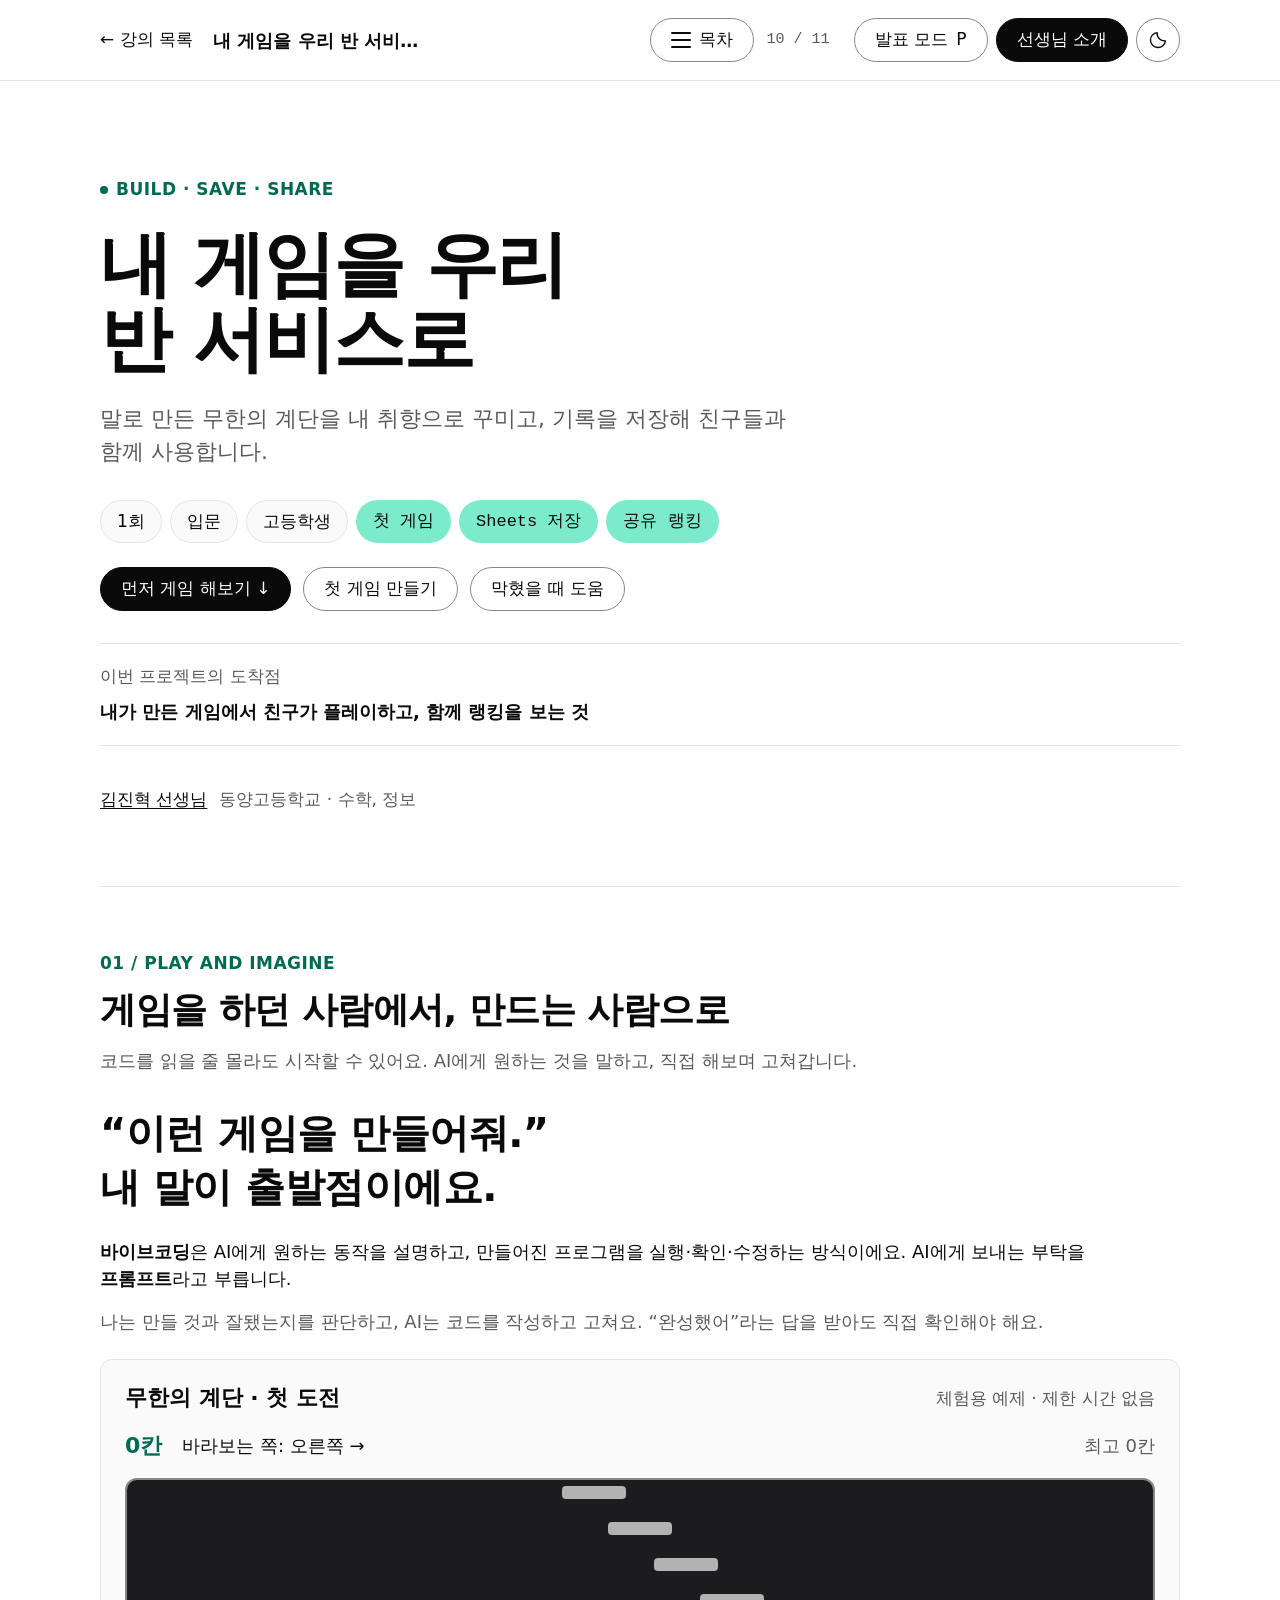
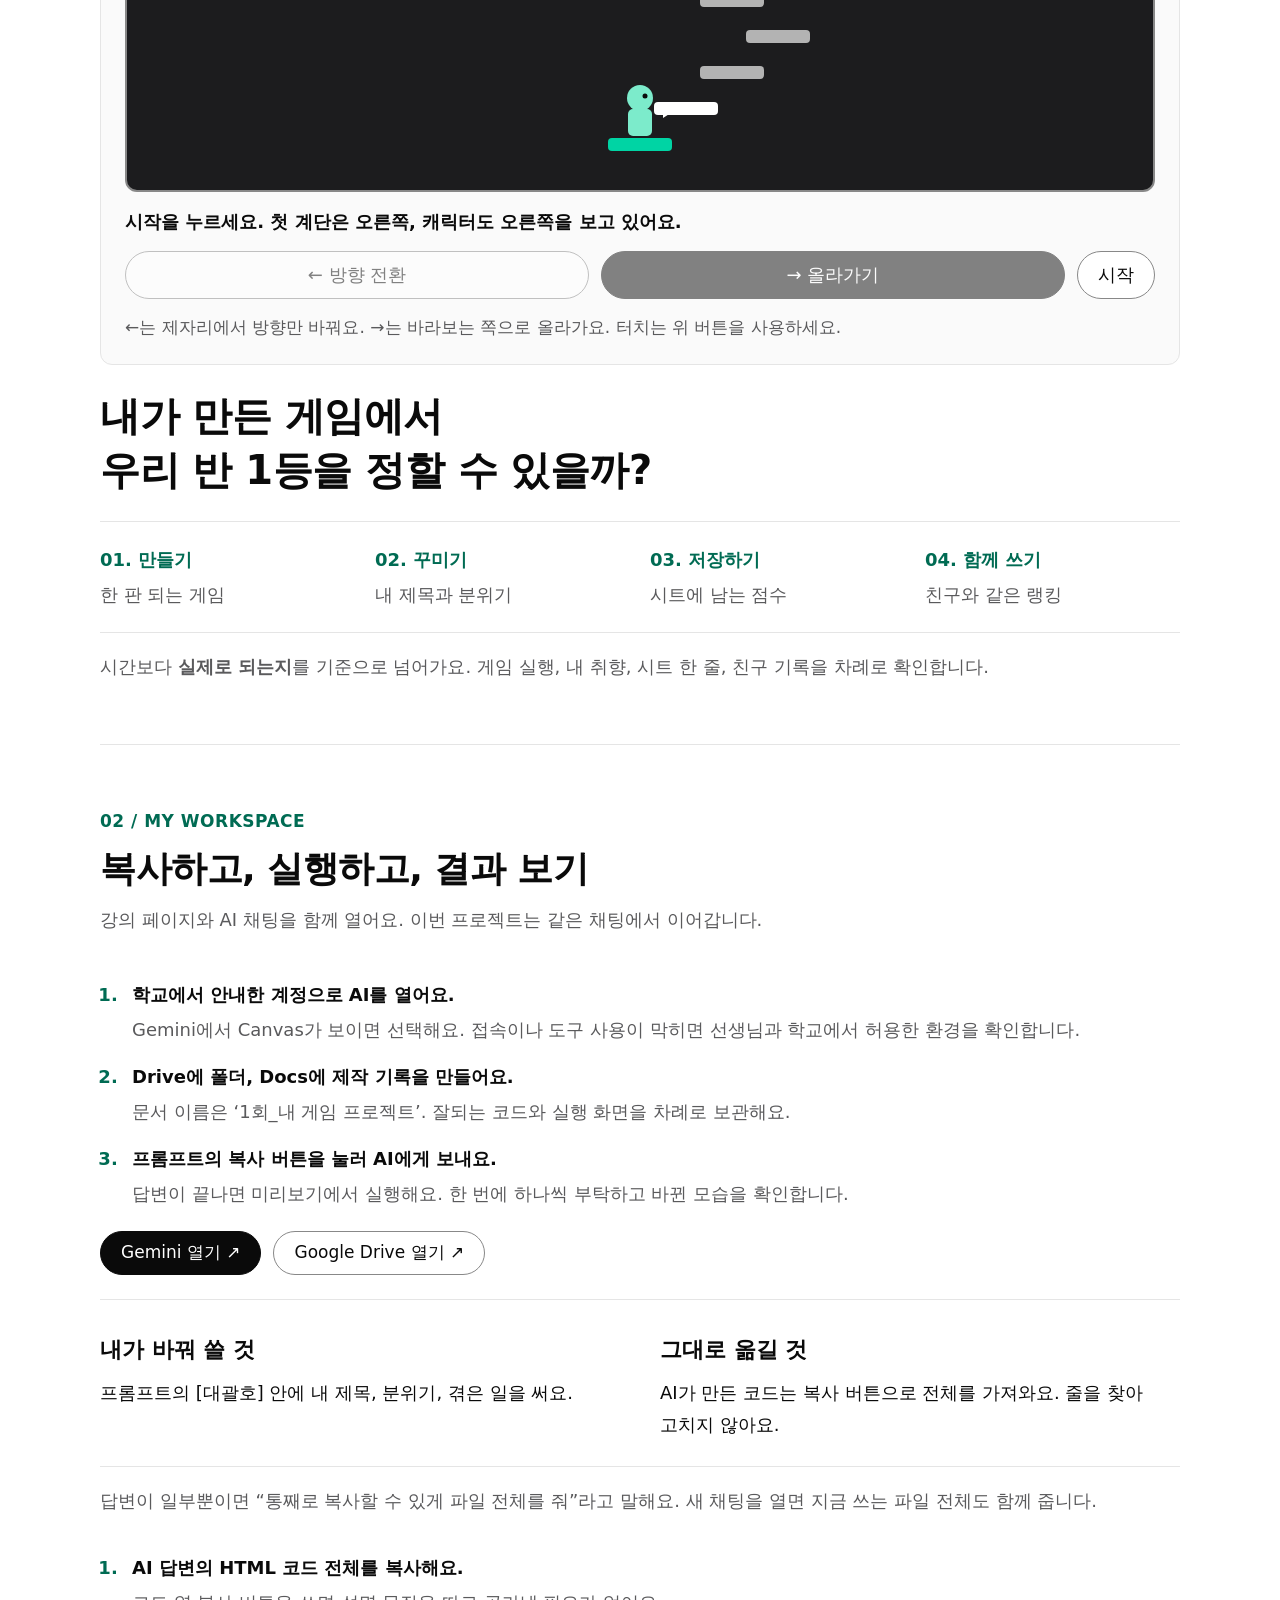
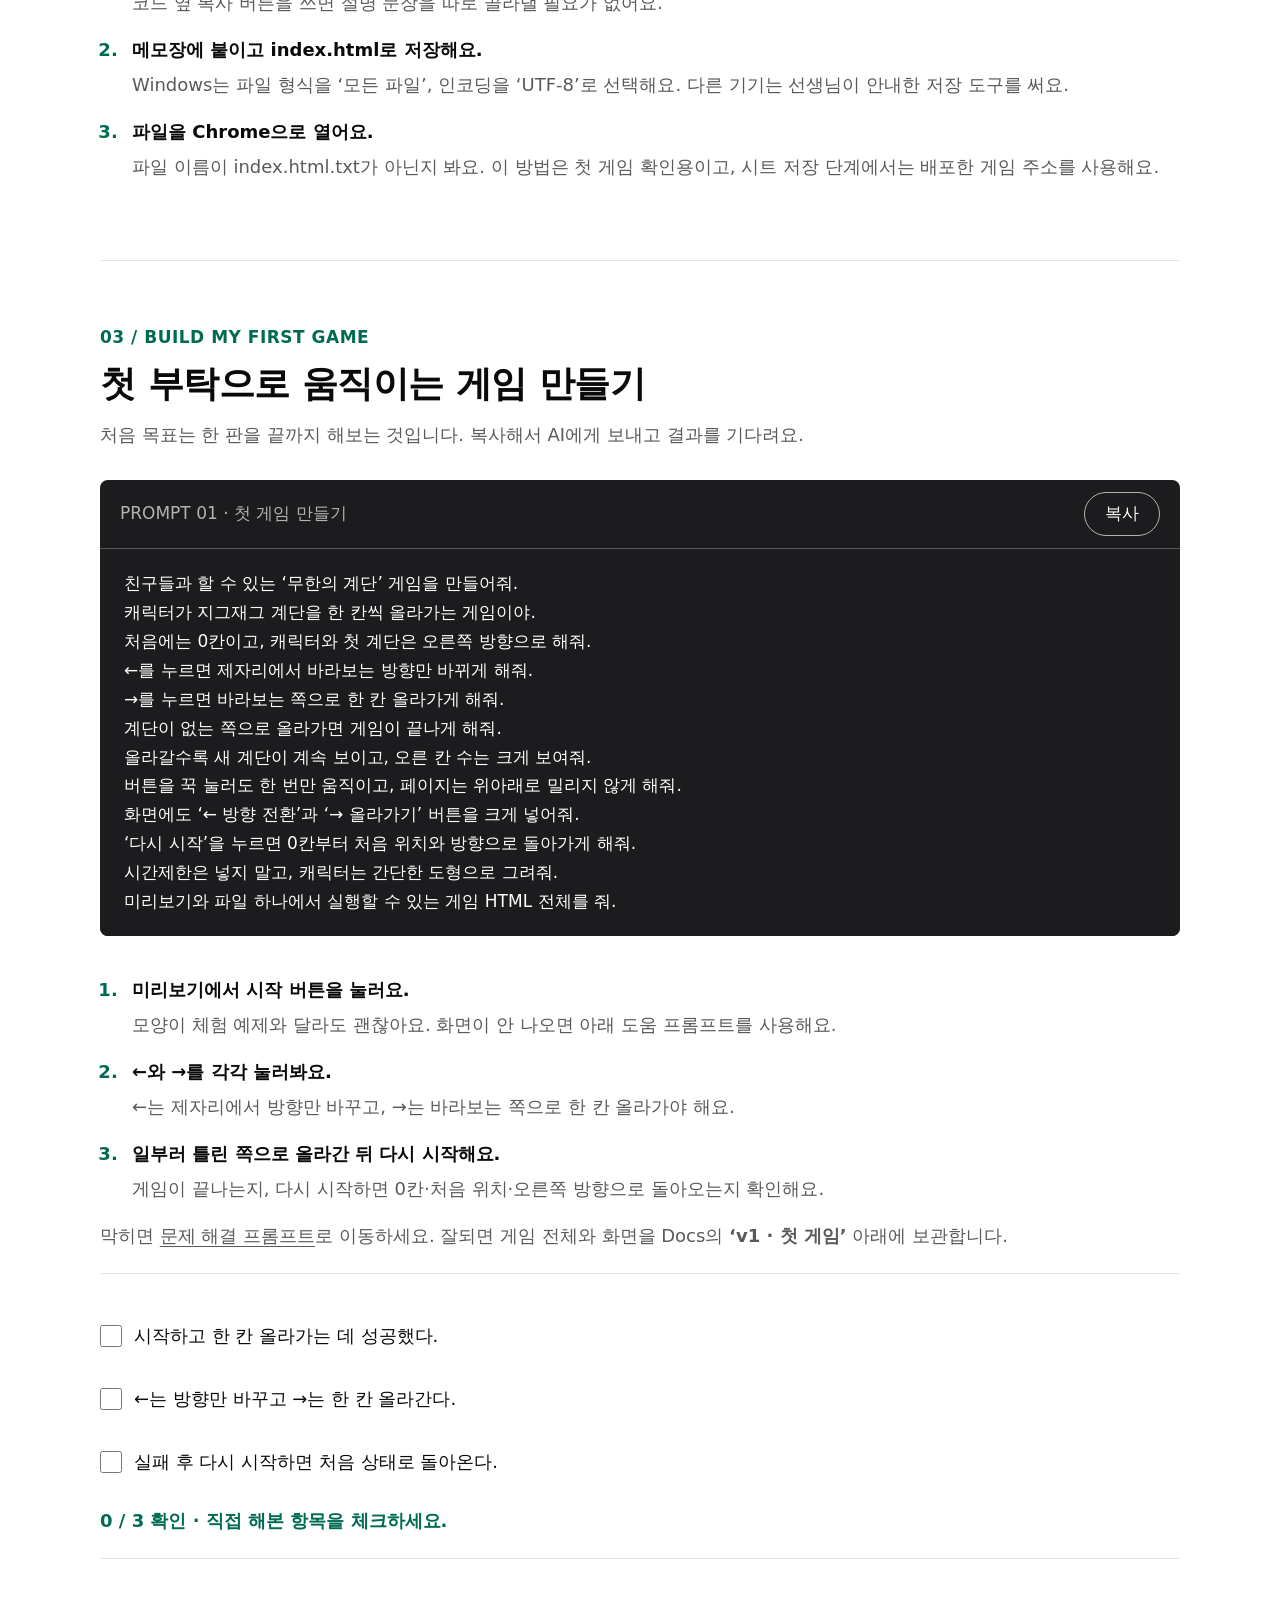
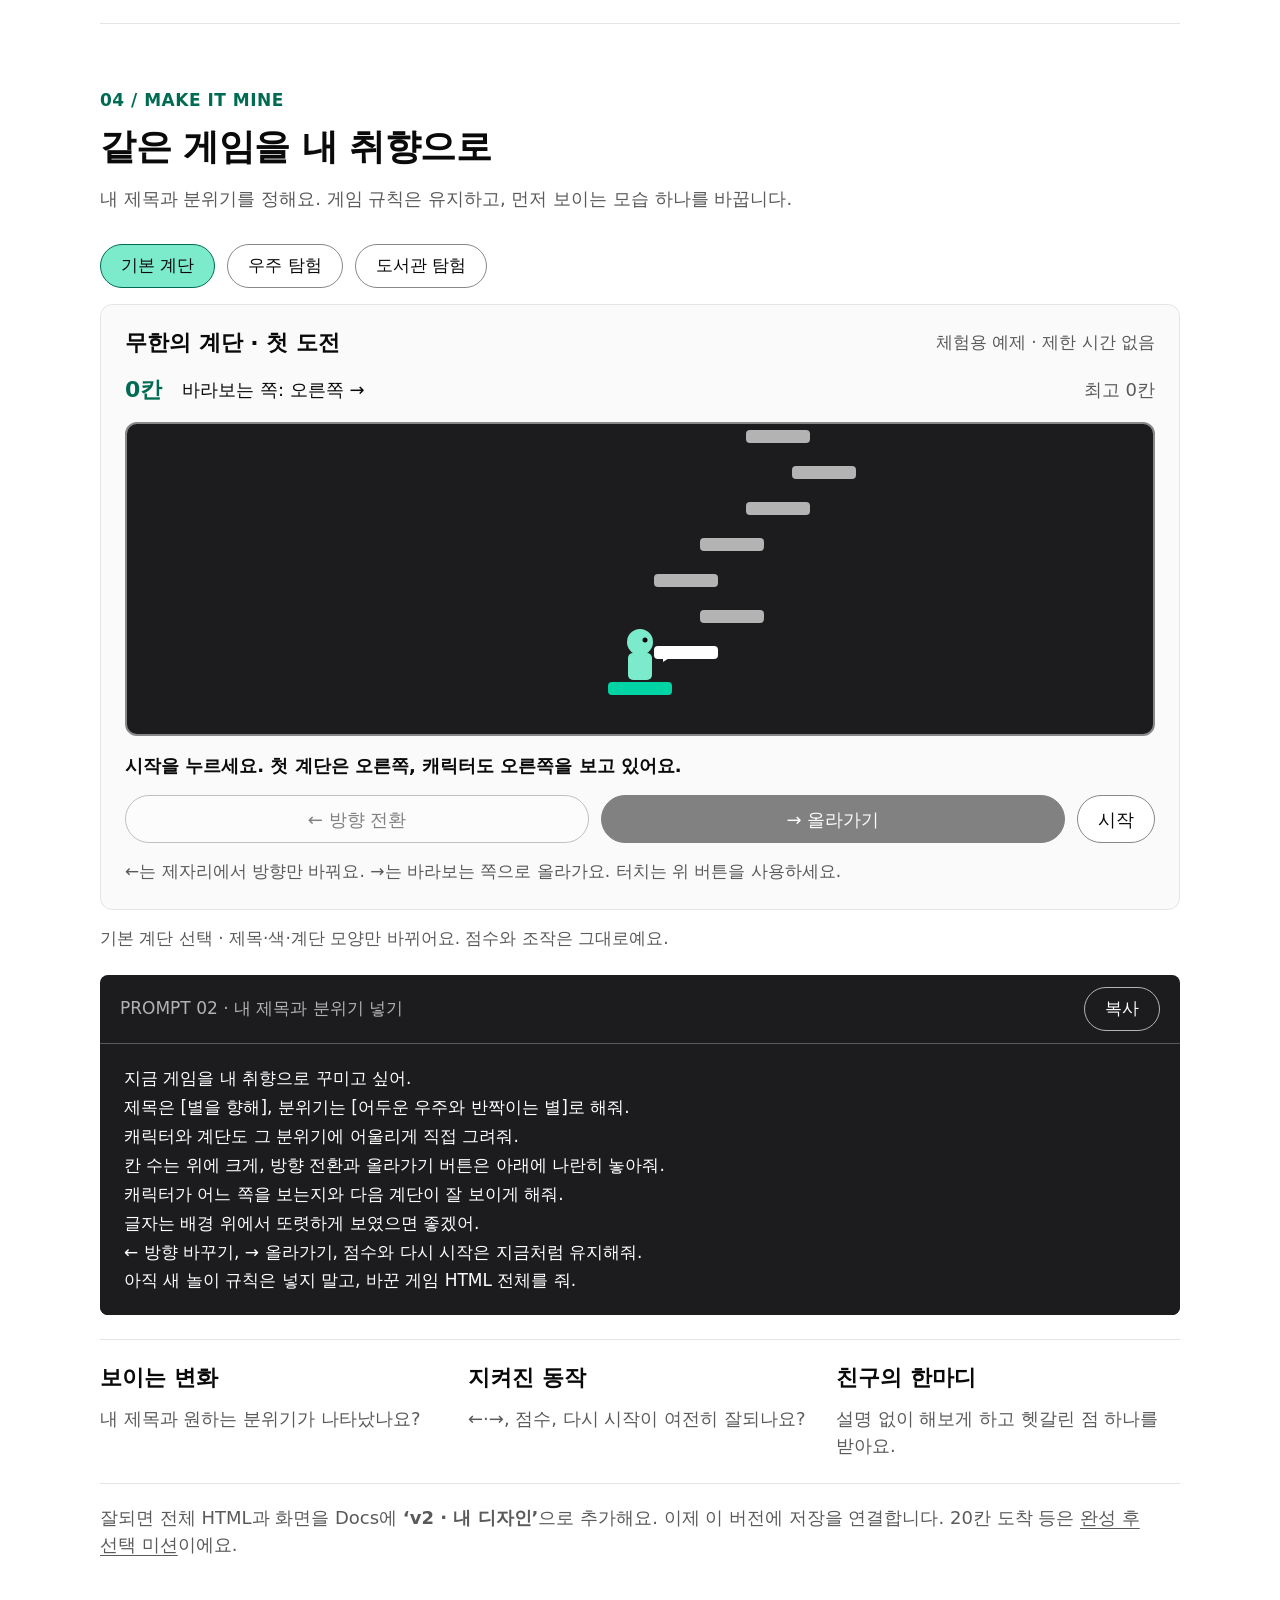
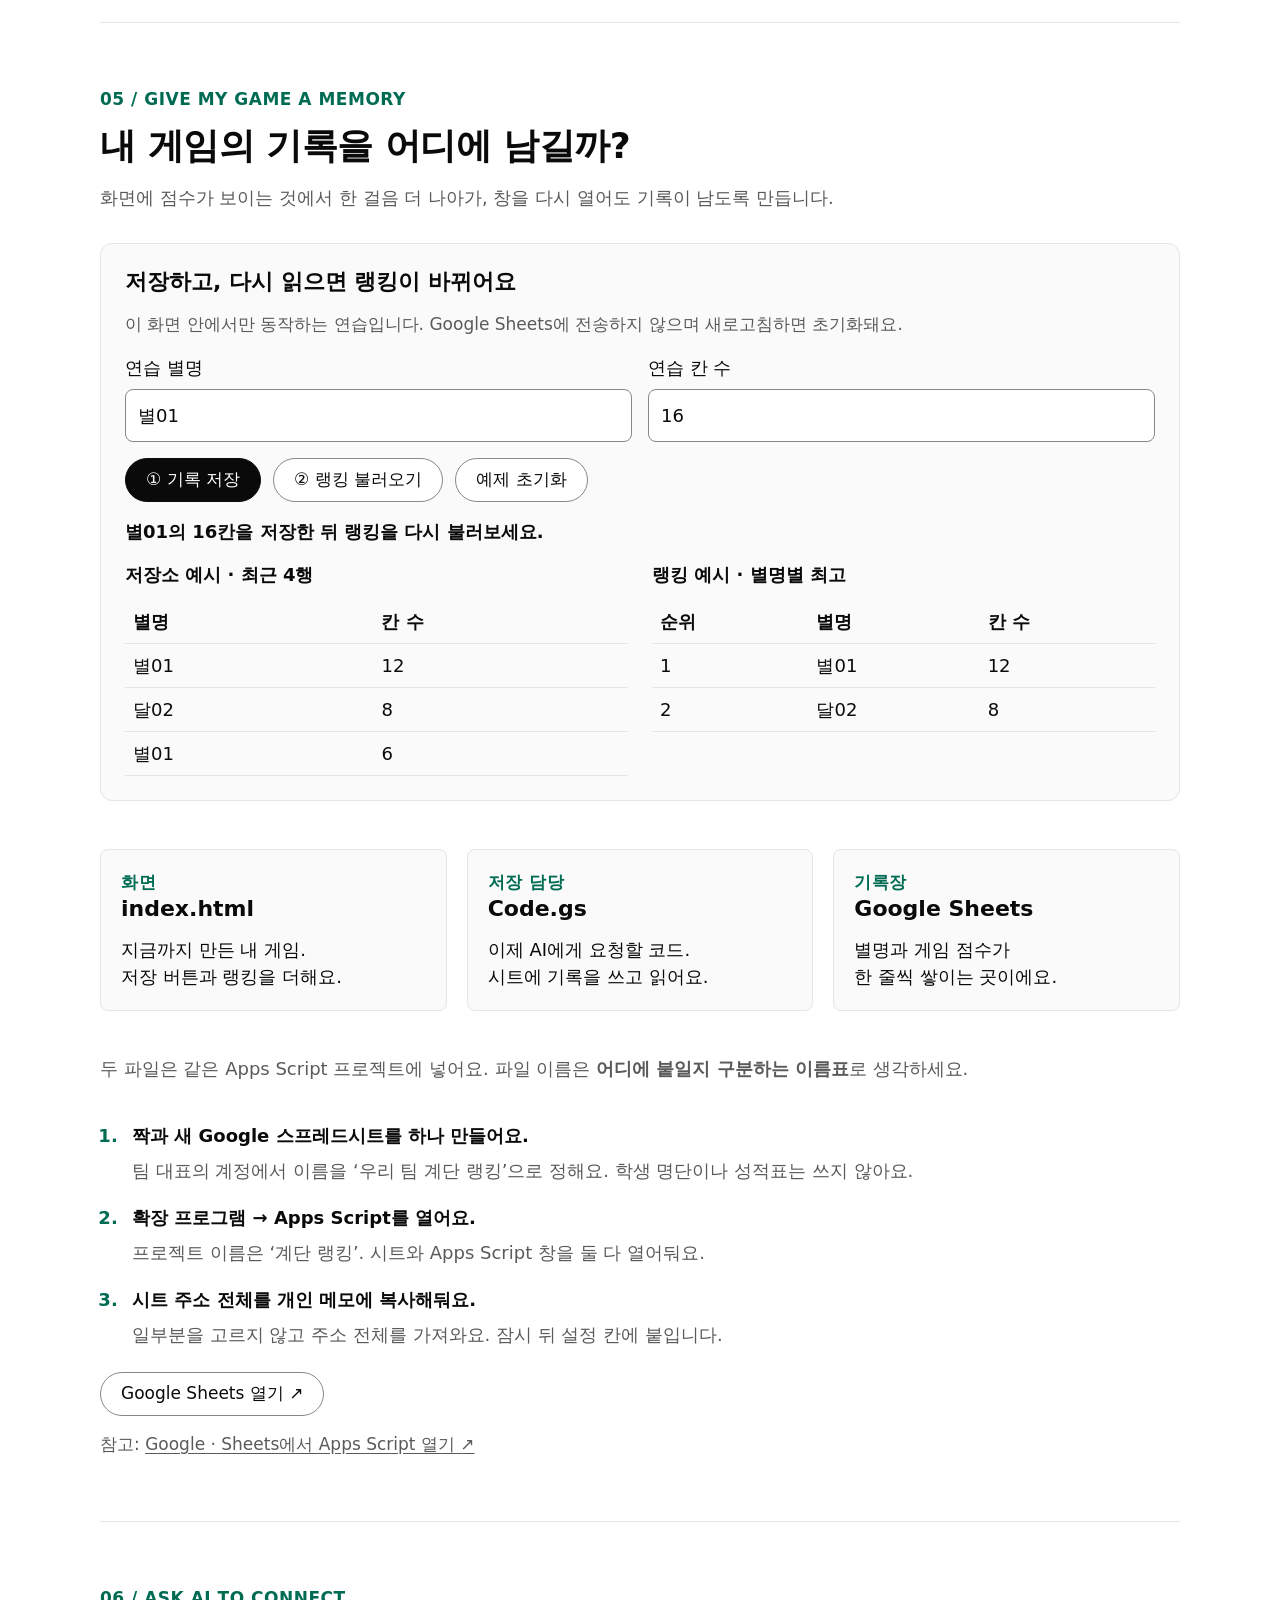
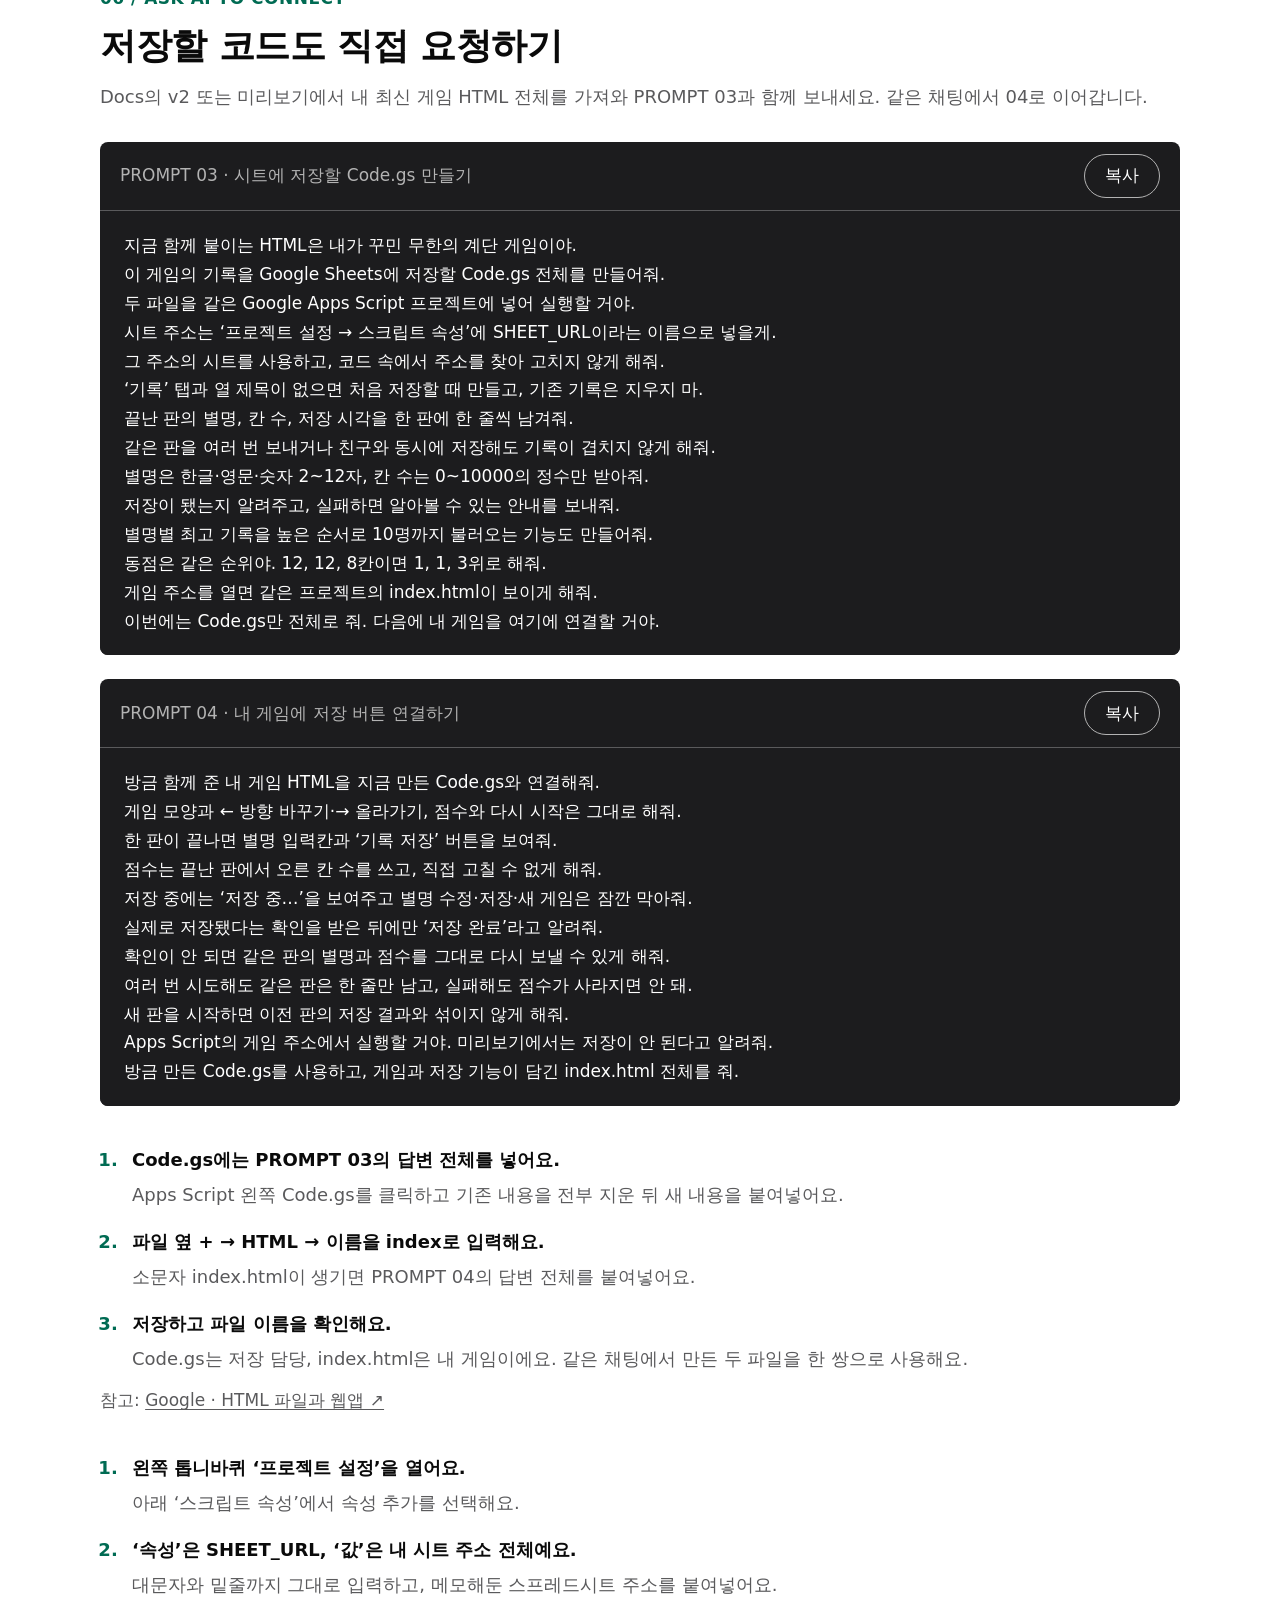
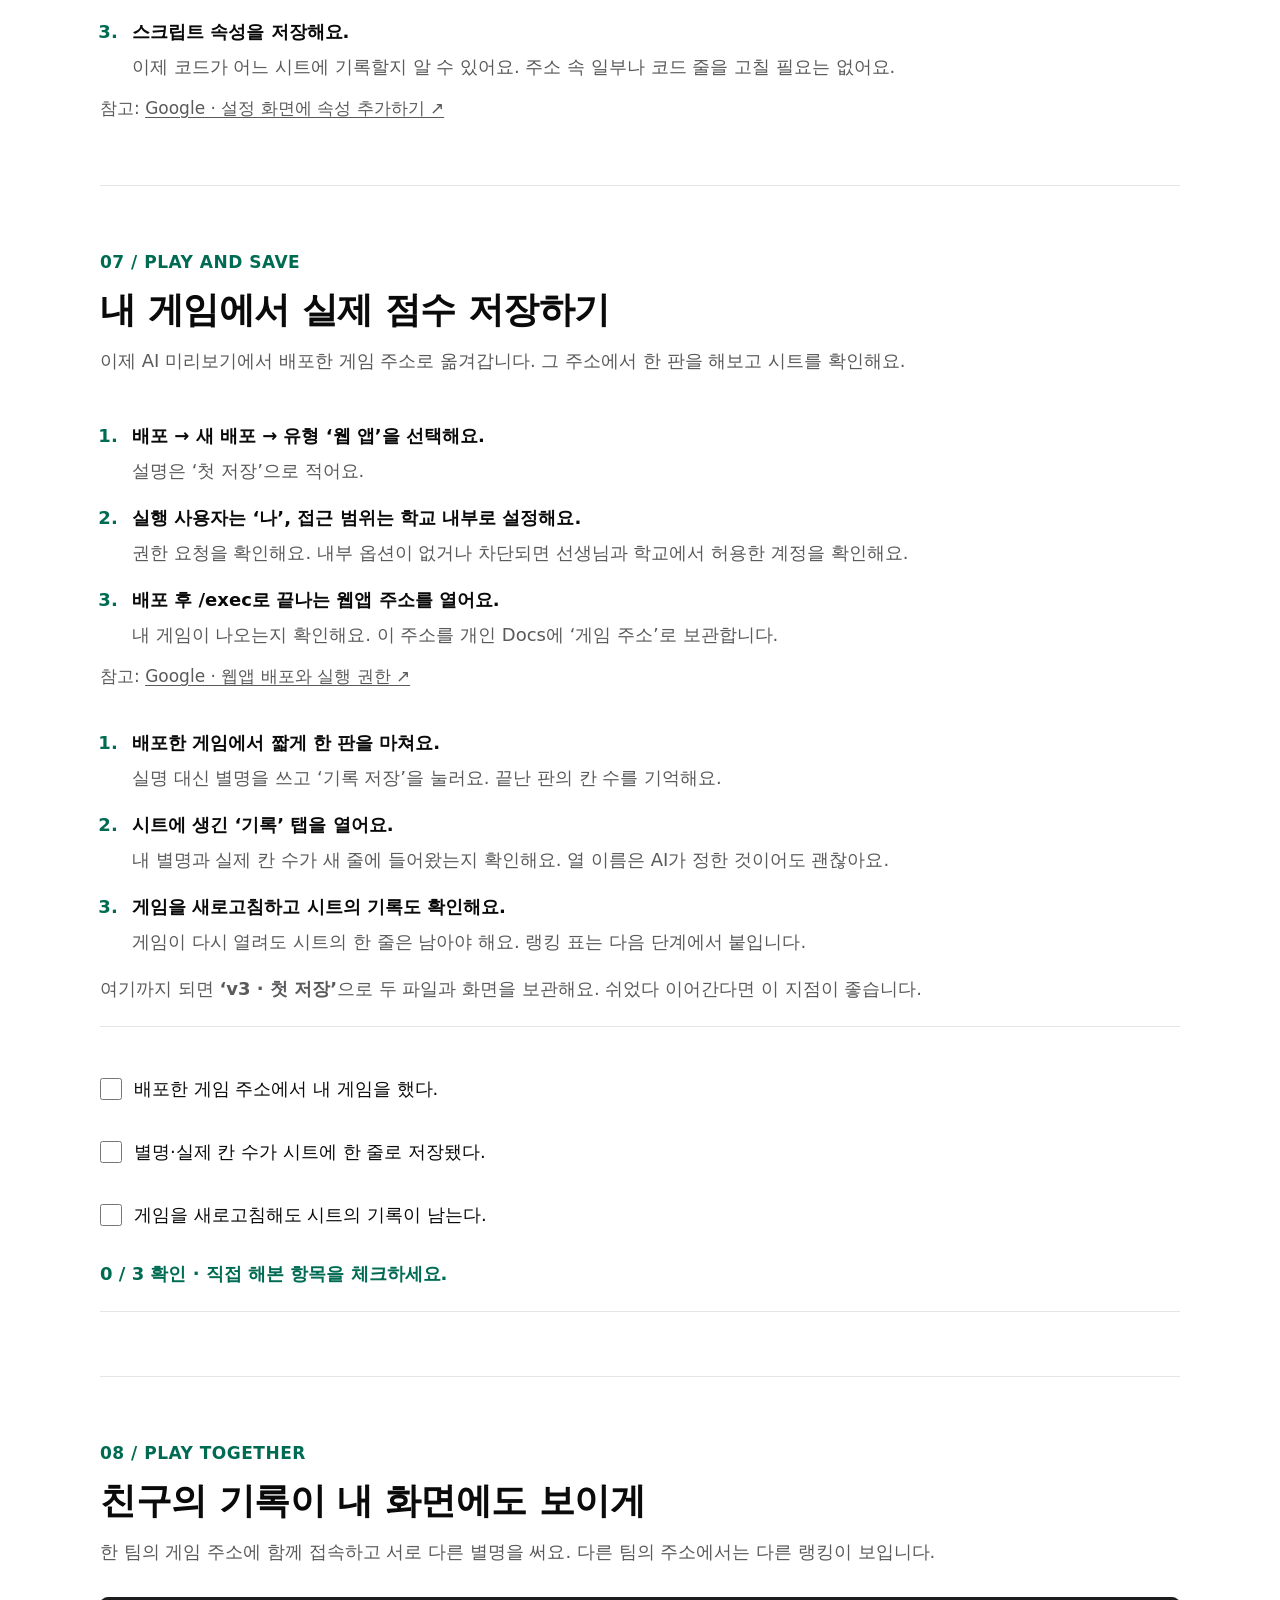
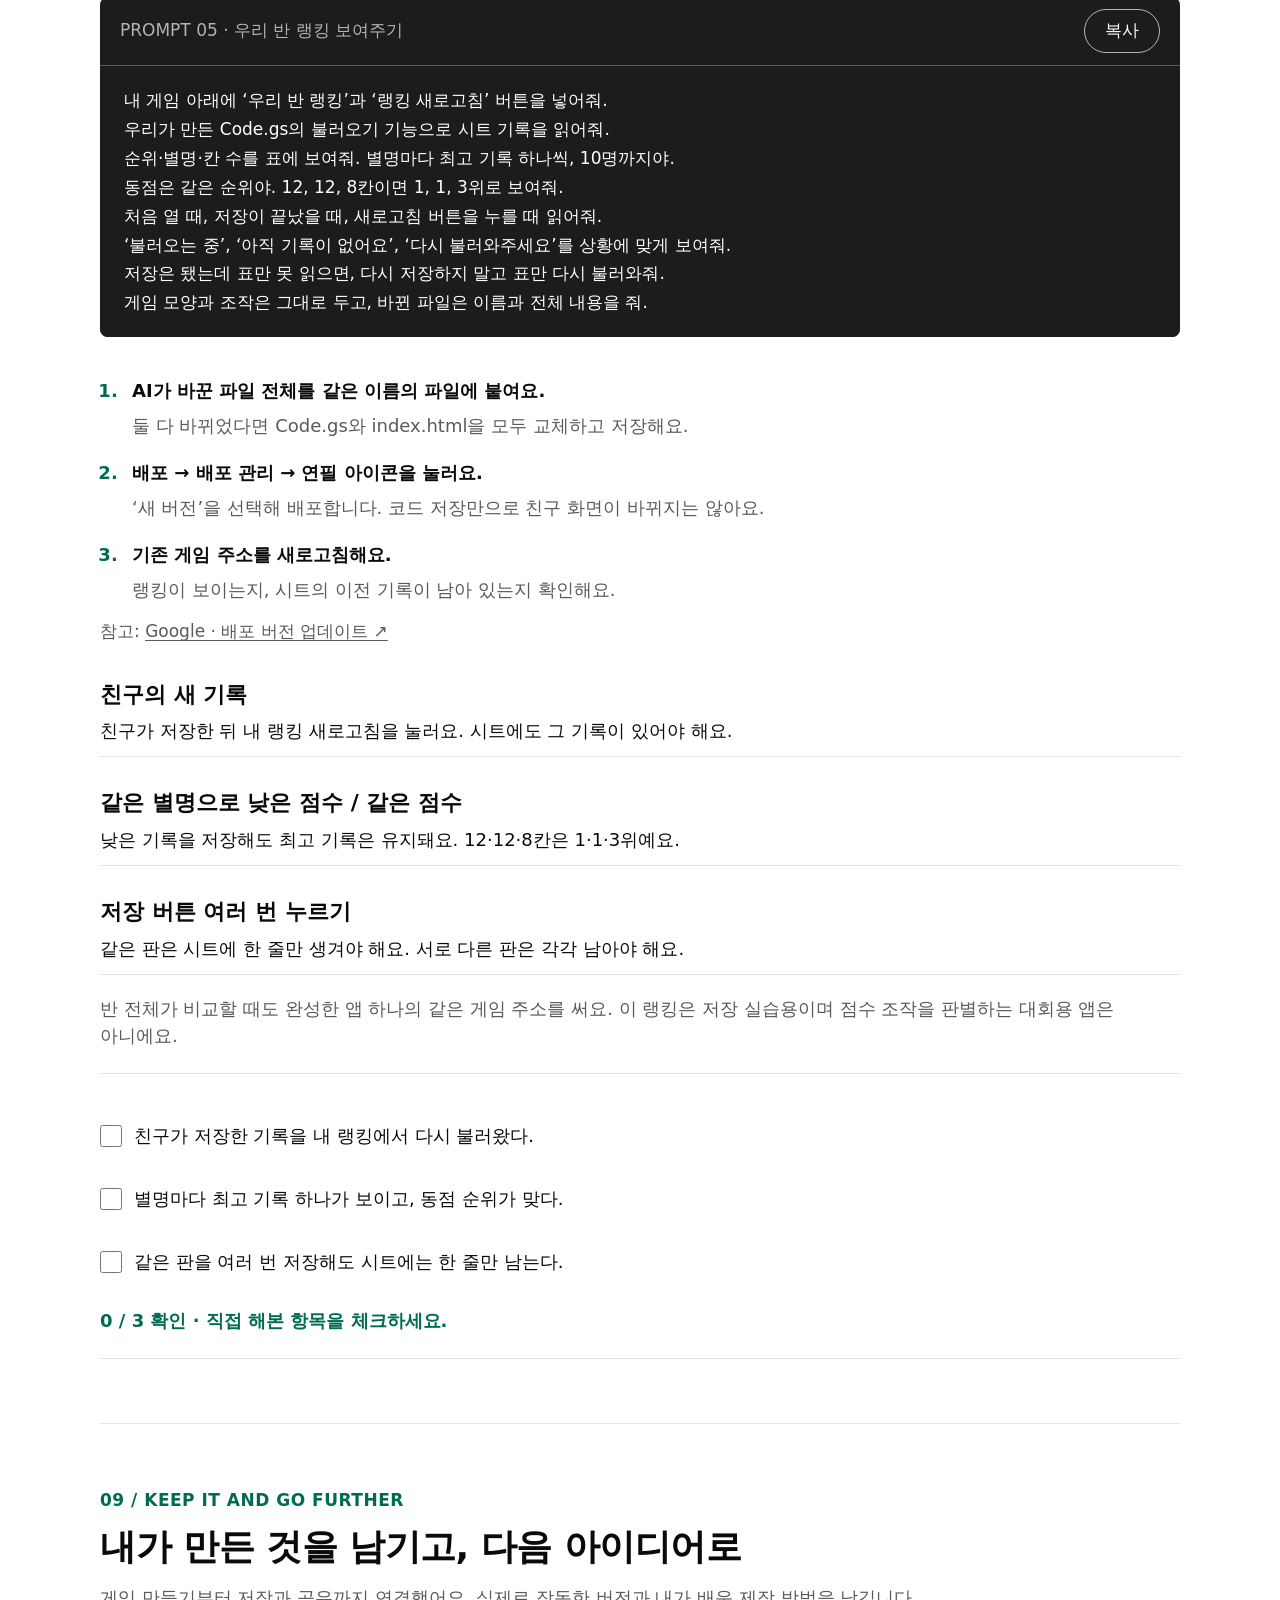
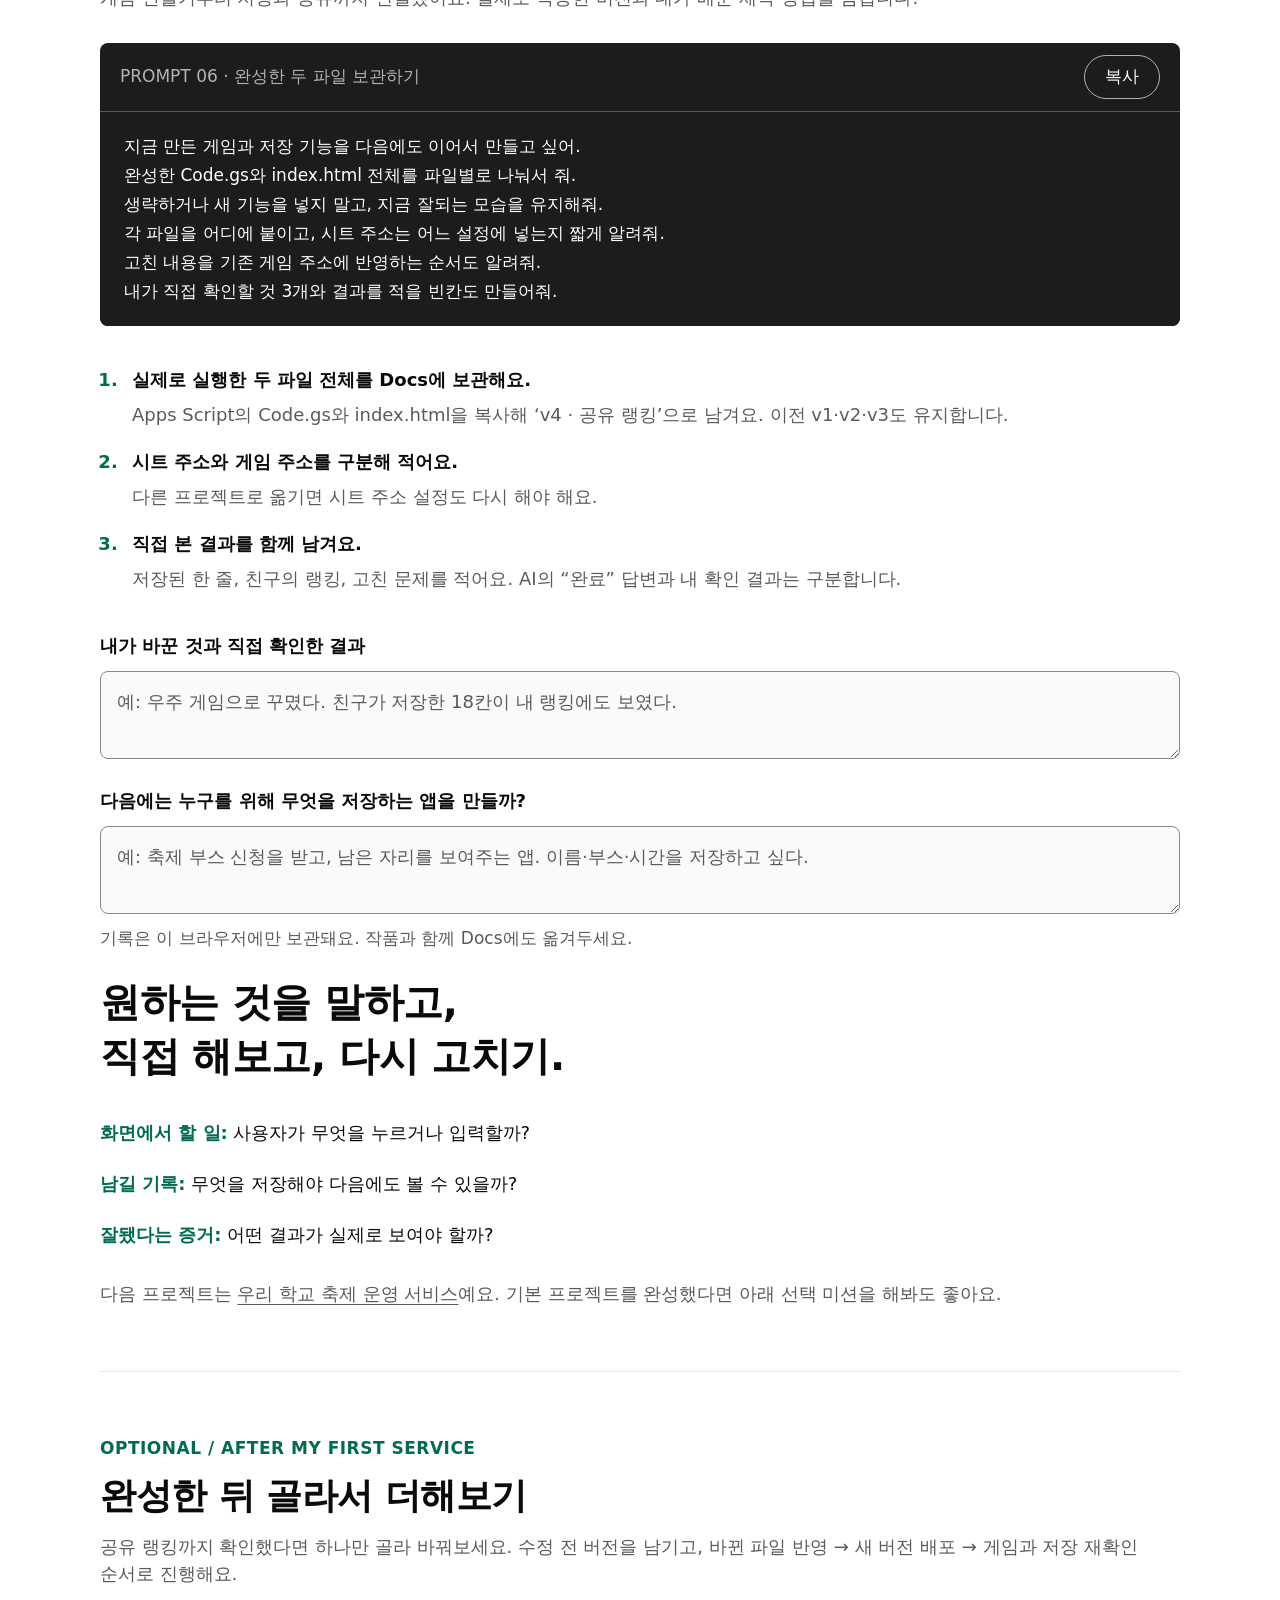
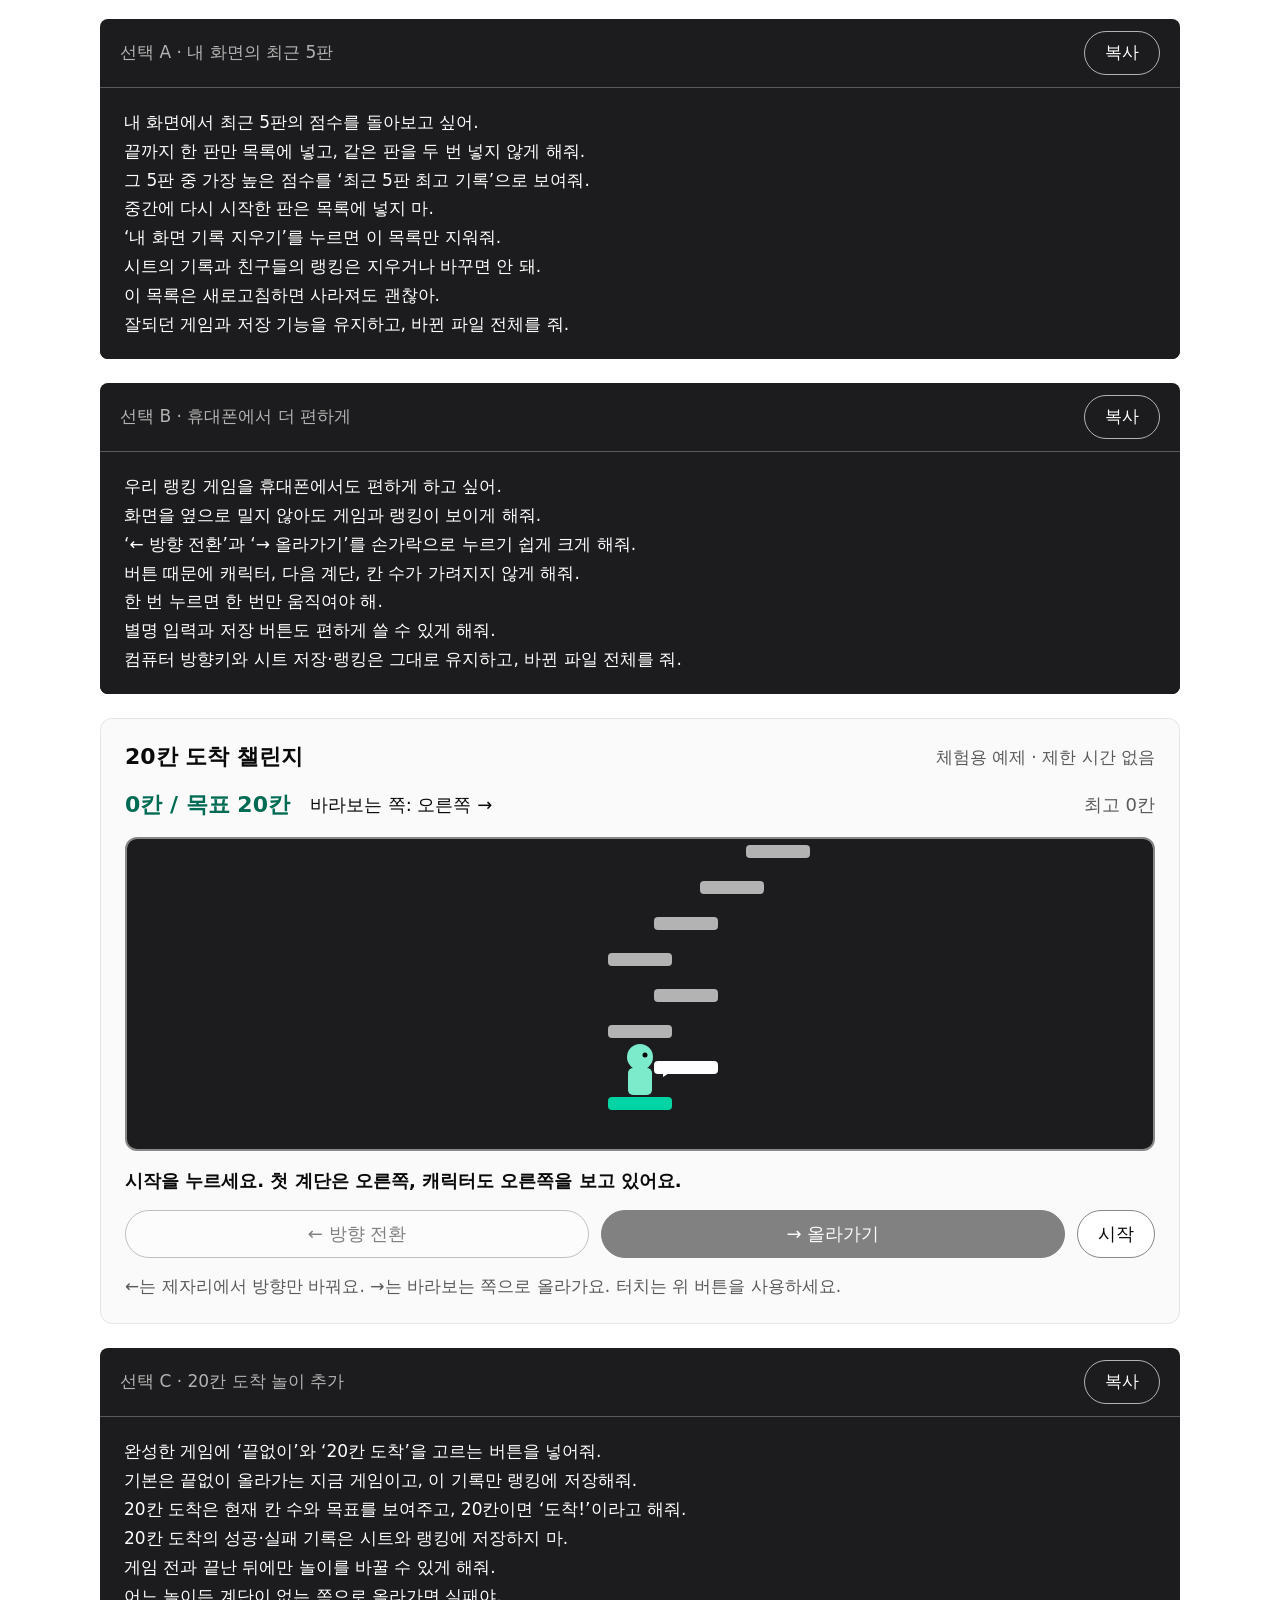
==== commit c317927b: "feat: 축제 운영 서비스 2회 제작 및 6개 프로젝트 구성 반영" ====
--- a/lesson-01/index.html
+++ b/lesson-01/index.html
@@ -146,7 +146,7 @@
 내가 직접 확인할 것 3개와 결과를 적을 빈칸도 만들어줘.</code></pre>
 <div data-slide data-slide-title="다시 이어갈 수 있도록 보관하기"><ol class="instruction-list"><li><strong>실제로 실행한 두 파일 전체를 Docs에 보관해요.</strong><span>Apps Script의 Code.gs와 index.html을 복사해 ‘v4 · 공유 랭킹’으로 남겨요. 이전 v1·v2·v3도 유지합니다.</span></li><li><strong>시트 주소와 게임 주소를 구분해 적어요.</strong><span>다른 프로젝트로 옮기면 시트 주소 설정도 다시 해야 해요.</span></li><li><strong>직접 본 결과를 함께 남겨요.</strong><span>저장된 한 줄, 친구의 랭킹, 고친 문제를 적어요. AI의 “완료” 답변과 내 확인 결과는 구분합니다.</span></li></ol></div>
 <div class="reflection-panel" data-widget="lesson-reflection" data-slide data-slide-title="나의 첫 프로젝트 기록"><label for="my-change">내가 바꾼 것과 직접 확인한 결과</label><textarea id="my-change" data-note="merged-result" rows="2" maxlength="600" placeholder="예: 우주 게임으로 꾸몄다. 친구가 저장한 18칸이 내 랭킹에도 보였다."></textarea><label for="my-next">다음에는 누구를 위해 무엇을 저장하는 앱을 만들까?</label><textarea id="my-next" data-note="merged-next" rows="2" maxlength="600" placeholder="예: 축제 부스 신청을 받고, 남은 자리를 보여주는 앱. 이름·부스·시간을 저장하고 싶다."></textarea><p class="note-storage" aria-live="polite">기록은 Docs에도 옮겨두세요. 개인정보나 실제 시트 주소는 적지 않아요.</p></div>
-<div data-slide data-slide-title="다음 아이디어도 이 순서로"><p class="lead-question">원하는 것을 말하고,<br>직접 해보고, 다시 고치기.</p><div class="possibility-list"><p><strong>화면에서 할 일:</strong> 사용자가 무엇을 누르거나 입력할까?</p><p><strong>남길 기록:</strong> 무엇을 저장해야 다음에도 볼 수 있을까?</p><p><strong>잘됐다는 증거:</strong> 어떤 결과가 실제로 보여야 할까?</p></div><p class="after-note">다음 주제는 학교 축제 부스 예약이에요. 기본 프로젝트를 완성했다면 아래 선택 미션을 해봐도 좋아요.</p></div></div>
+<div data-slide data-slide-title="다음 아이디어도 이 순서로"><p class="lead-question">원하는 것을 말하고,<br>직접 해보고, 다시 고치기.</p><div class="possibility-list"><p><strong>화면에서 할 일:</strong> 사용자가 무엇을 누르거나 입력할까?</p><p><strong>남길 기록:</strong> 무엇을 저장해야 다음에도 볼 수 있을까?</p><p><strong>잘됐다는 증거:</strong> 어떤 결과가 실제로 보여야 할까?</p></div><p class="after-note">다음 프로젝트는 <a href="../lesson-02/index.html">우리 학교 축제 운영 서비스</a>예요. 기본 프로젝트를 완성했다면 아래 선택 미션을 해봐도 좋아요.</p></div></div>
 </section>
 
 <section class="lecture-section" id="optional-missions" aria-labelledby="optional-missions-title" data-reveal>
@@ -193,7 +193,7 @@
 내가 화면에서 확인할 것부터 한 단계씩 알려줘.
 고칠 때는 파일 이름과 전체 내용을 줘. 코드 일부를 찾게 하지 마.
 잘되던 다른 기능과 저장된 기록은 유지해줘.</code></pre>
-<div class="lesson-bottom-nav"><a class="button" href="#top">프로젝트 처음으로 ↑</a><a class="button" href="../index.html">전체 강의 목록</a><p>다음 주제: 학교 축제 부스 예약 · 준비 중</p></div></div>
+<div class="lesson-bottom-nav"><a class="button" href="#top">프로젝트 처음으로 ↑</a><a class="button" href="../index.html">전체 강의 목록</a><a class="button button-primary" href="../lesson-02/index.html">2회 · 축제 운영 서비스 →</a></div></div>
 </section>
 </div></main>
   <footer class="site-footer"><div class="container footer-grid"><div class="footer-instructor"><div data-instructor-avatar></div><div><strong data-instructor-name></strong><p data-instructor-affiliation></p><a class="footer-email" data-instructor-email></a></div></div><div data-other-lectures-region><h2 class="footer-heading">다른 강의 둘러보기</h2><div class="other-lectures" data-other-lectures></div></div></div></footer>
--- a/assets/css/lecture.css
+++ b/assets/css/lecture.css
@@ -133,6 +133,25 @@
 .level-card[data-status="ready"] { border-color: var(--accent-text); }
 .hub-series-note { margin-bottom: var(--space-7); color: var(--text-muted); }
 
+/* 축제 체험: 실제 서버와 분리된 로컬 상태 시뮬레이션 */
+.festival-lab { display: grid; gap: var(--space-4); padding: var(--space-6); border: 1px solid var(--border); border-radius: var(--radius-lg); background: var(--surface-2); }
+.festival-caption, .festival-help { color: var(--text-muted); font-size: var(--font-small); }
+.festival-charts { display: grid; grid-template-columns: repeat(3, minmax(0, 1fr)); gap: var(--space-5); }
+.festival-booth { min-width: 0; padding-block: var(--space-3); }
+.festival-booth h4 { font-size: var(--font-body); margin-bottom: var(--space-3); }
+.festival-metric + .festival-metric { margin-top: var(--space-3); }
+.festival-metric span { display: block; margin-bottom: var(--space-2); }
+.festival-track { height: 10px; background: var(--border); border-radius: var(--radius-pill); overflow: hidden; }
+.festival-bar { height: 100%; background: var(--text-muted); border-radius: inherit; }
+.festival-bar-booked { background: var(--accent-text); }
+.festival-controls { display: flex; align-items: end; flex-wrap: wrap; gap: var(--space-3); }
+.festival-choice { display: grid; gap: var(--space-2); }
+.festival-select { width: 100%; min-height: 48px; padding: var(--space-3); border: 1px solid var(--control-border); border-radius: var(--radius-md); color: var(--text); background: var(--bg); font: inherit; }
+.festival-controls .button { min-height: 48px; font-size: var(--font-small); }
+.festival-controls :disabled { opacity: 0.55; cursor: default; }
+.festival-status { min-height: 3em; font-weight: var(--weight-heading); }
+.presentation-stage :is(.festival-caption, .festival-help, .festival-booth h4, .festival-controls .button, .festival-select) { font-size: var(--slide-body); }
+
 /* 발표 모드에서도 프롬프트 전문과 입력 컨트롤을 읽을 수 있게 유지합니다. */
 .presentation-stage .lead-question { font-size: 44px; }
 .presentation-stage pre.prompt-block { font-size: var(--slide-code); }
@@ -150,6 +169,9 @@
   .spec-grid { grid-template-columns: 1fr; }
   .ranking-tables, .data-route { grid-template-columns: 1fr; }
   .ranking-lab { padding: var(--space-4); }
+  .festival-lab { padding: var(--space-4); }
+  .festival-charts { grid-template-columns: 1fr; gap: var(--space-3); }
+  .festival-controls > * { flex: 1 1 130px; }
   .role-comparison > div + div { padding-top: var(--space-5); border-top: 1px solid var(--border); }
   .build-cycle { grid-template-columns: 1fr 1fr; }
   .stairs-game { padding: var(--space-4); }
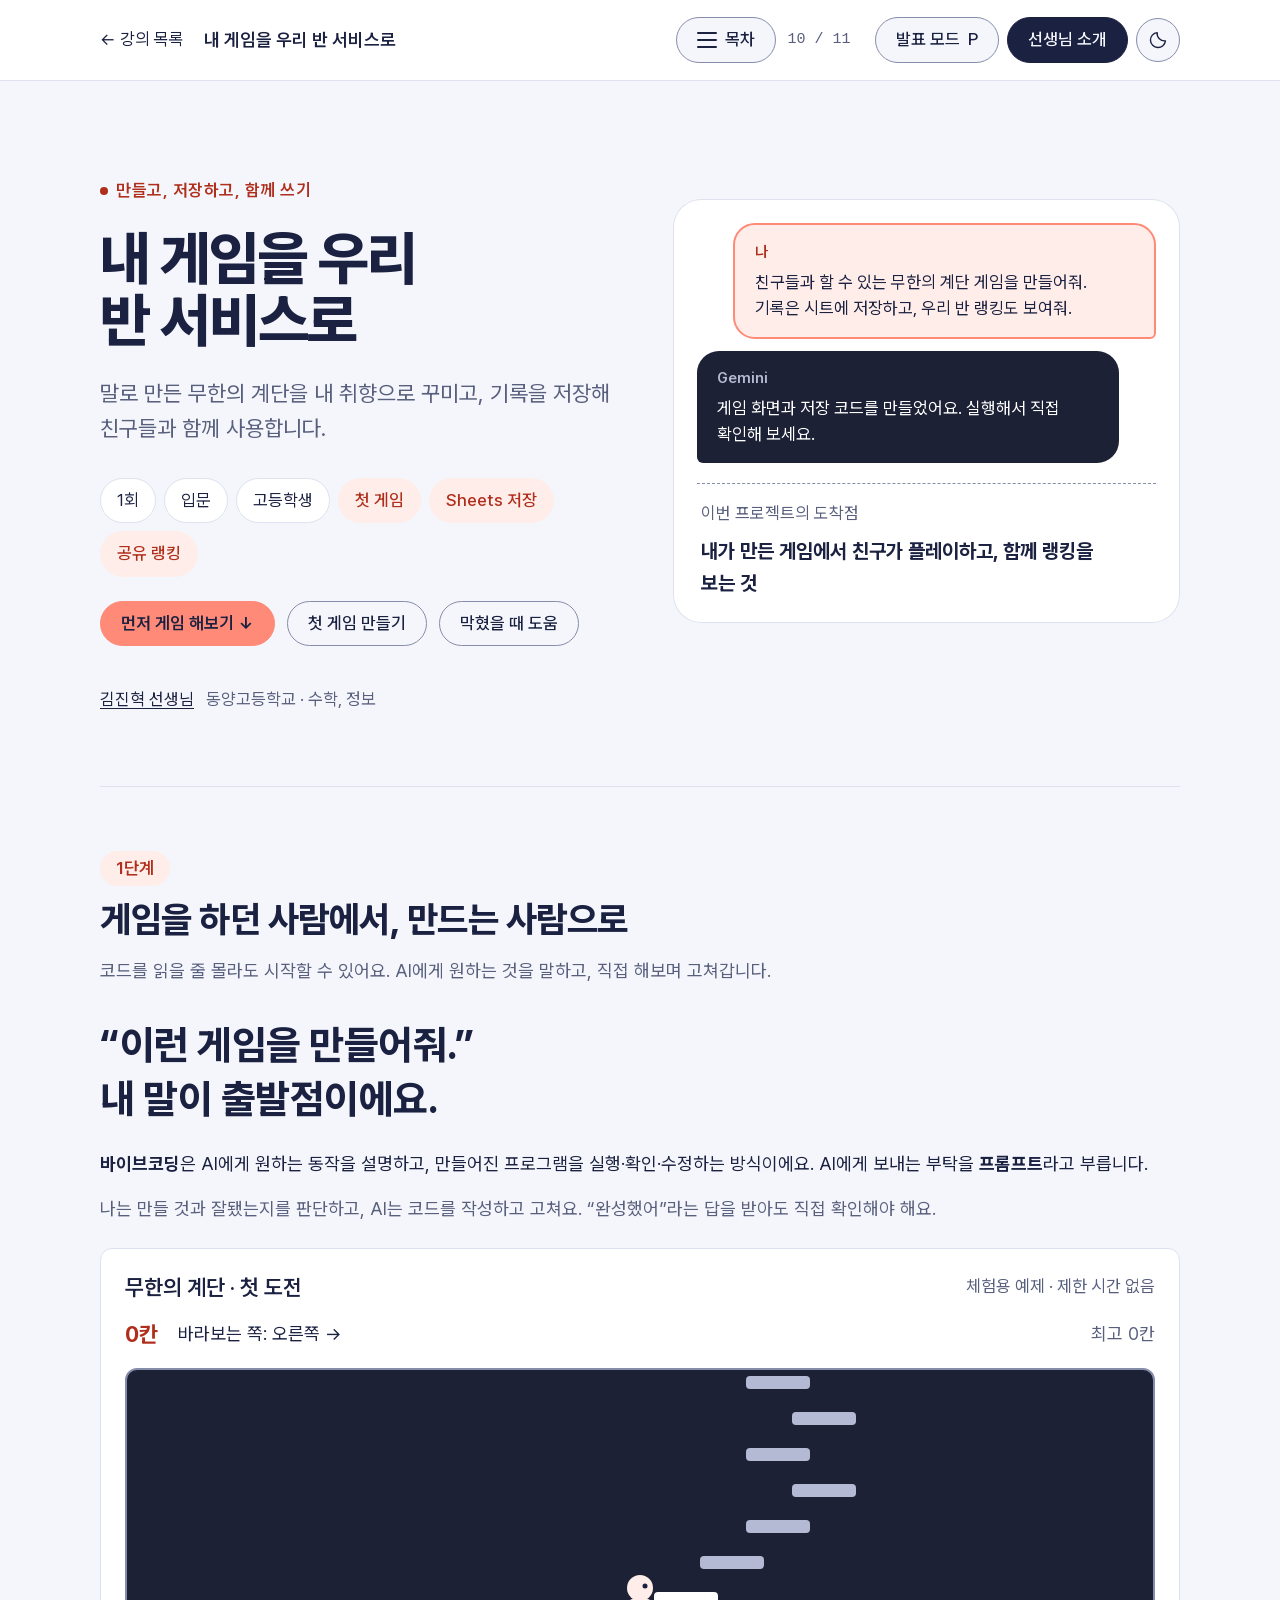
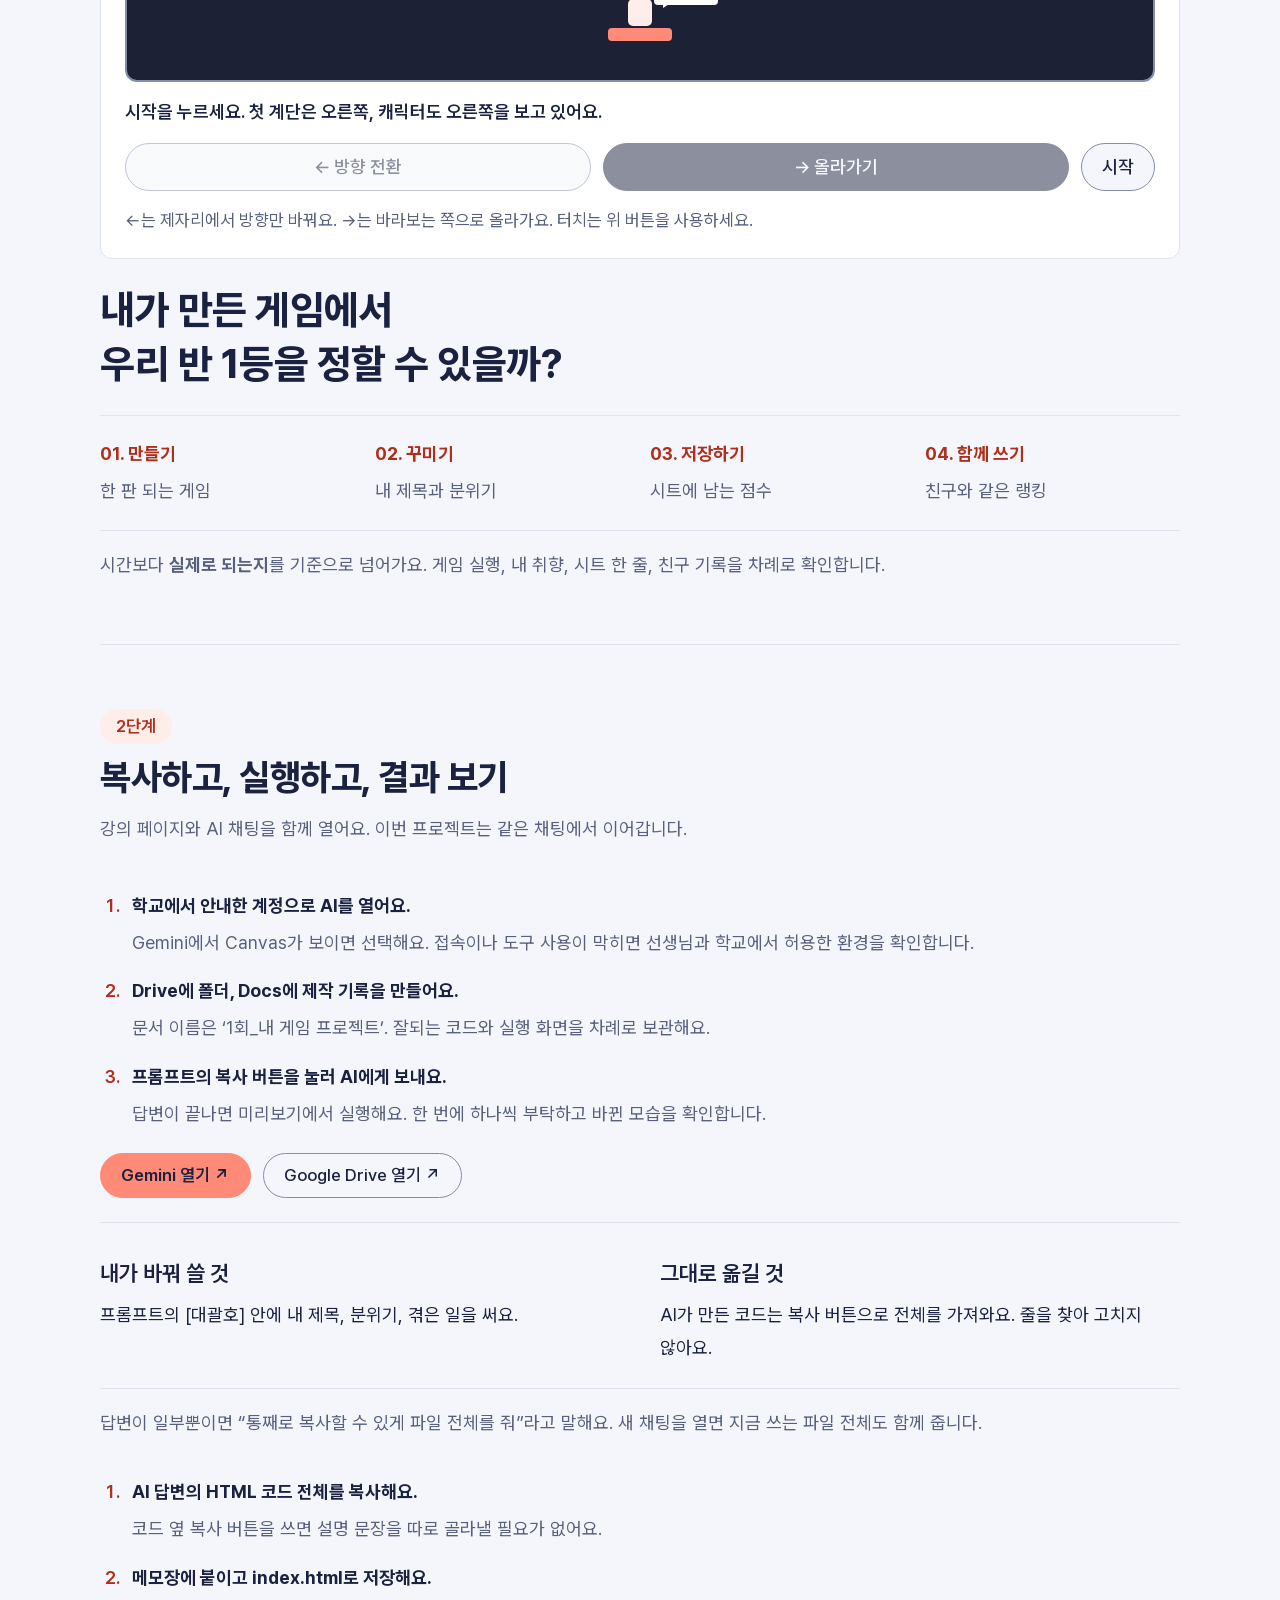
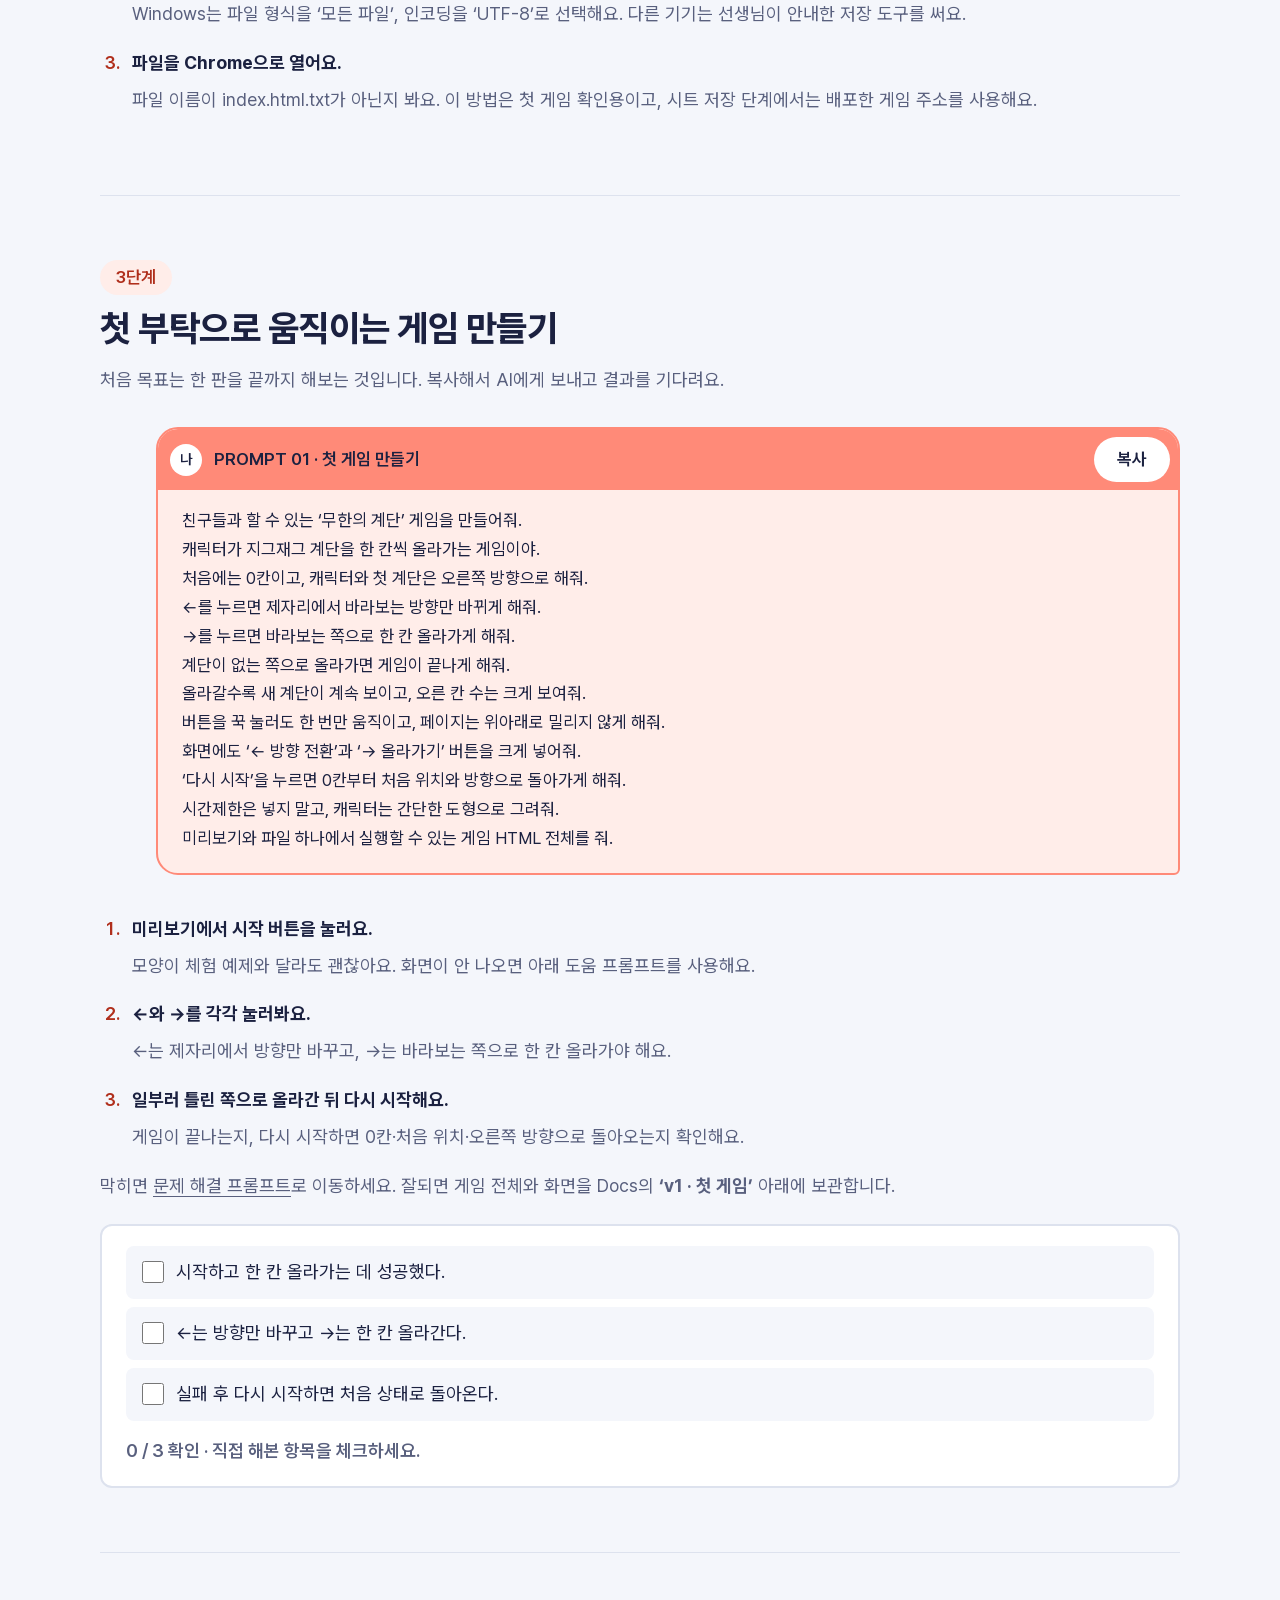
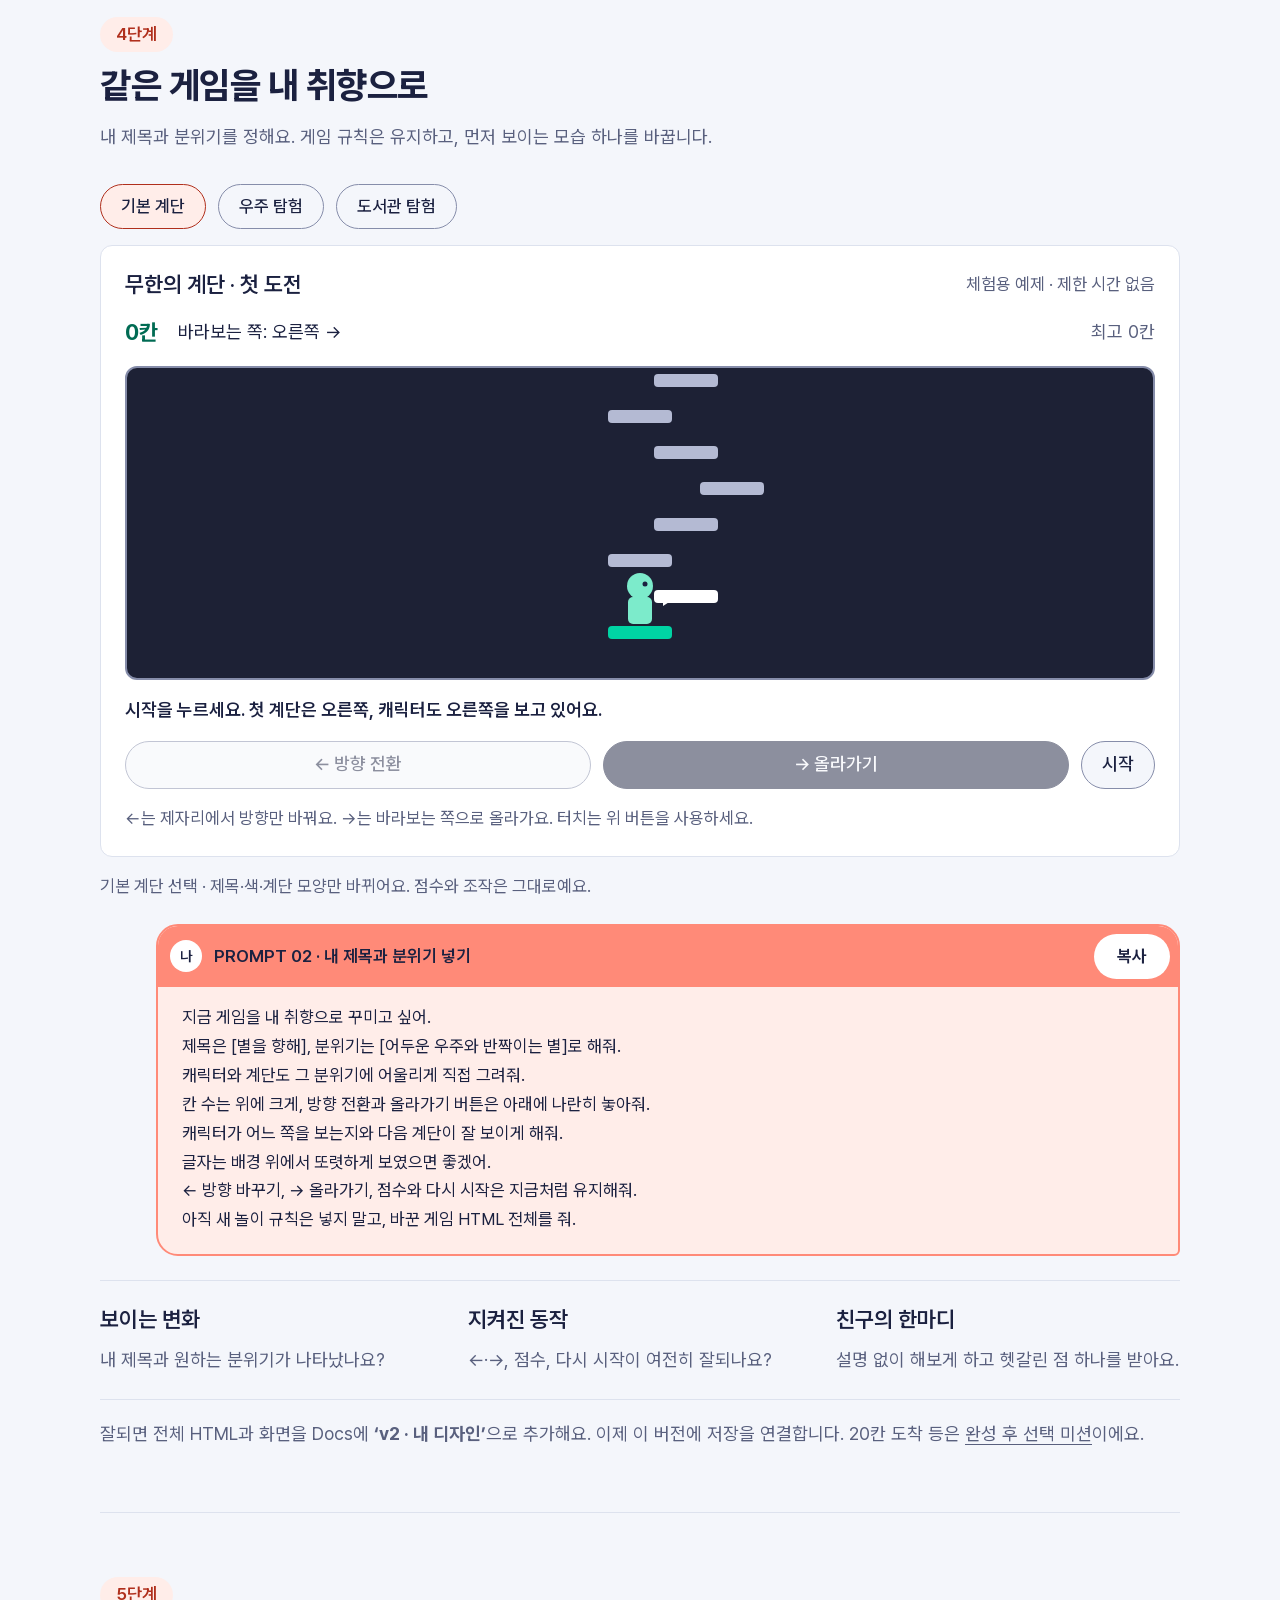
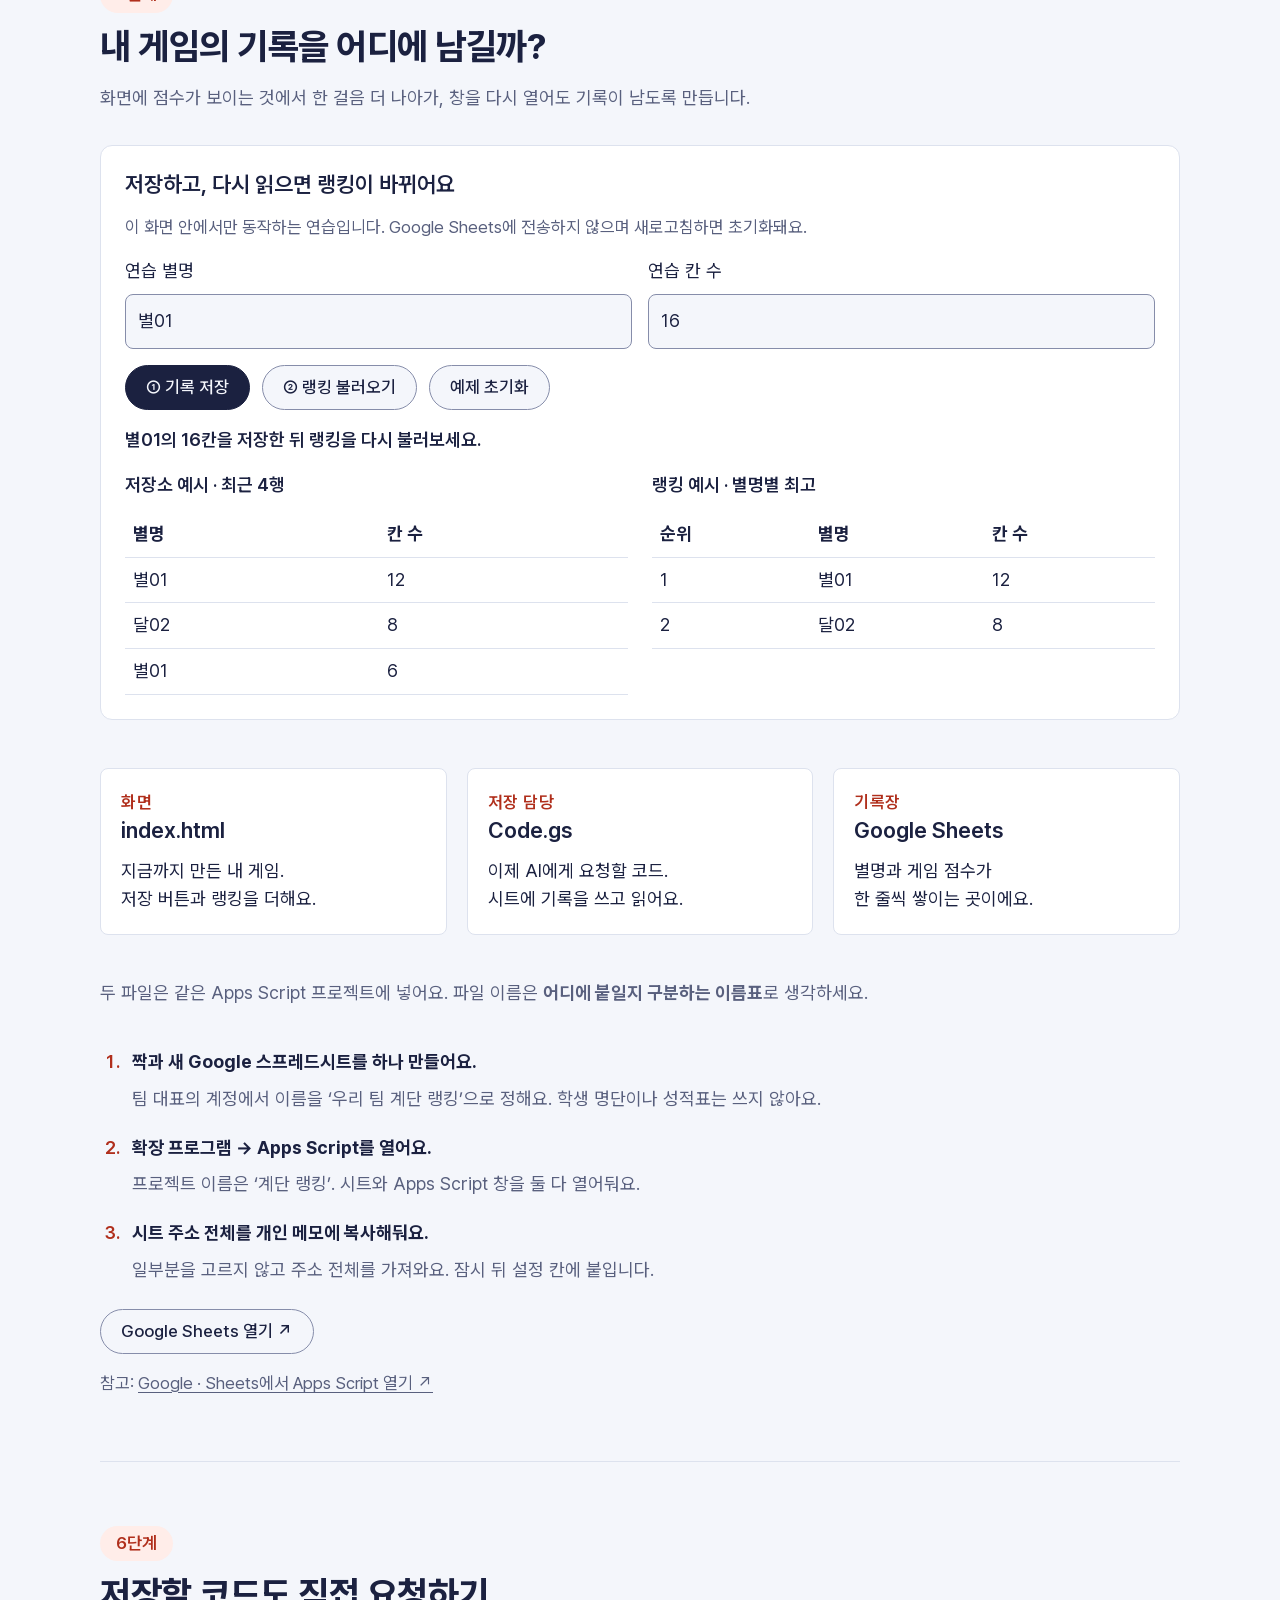
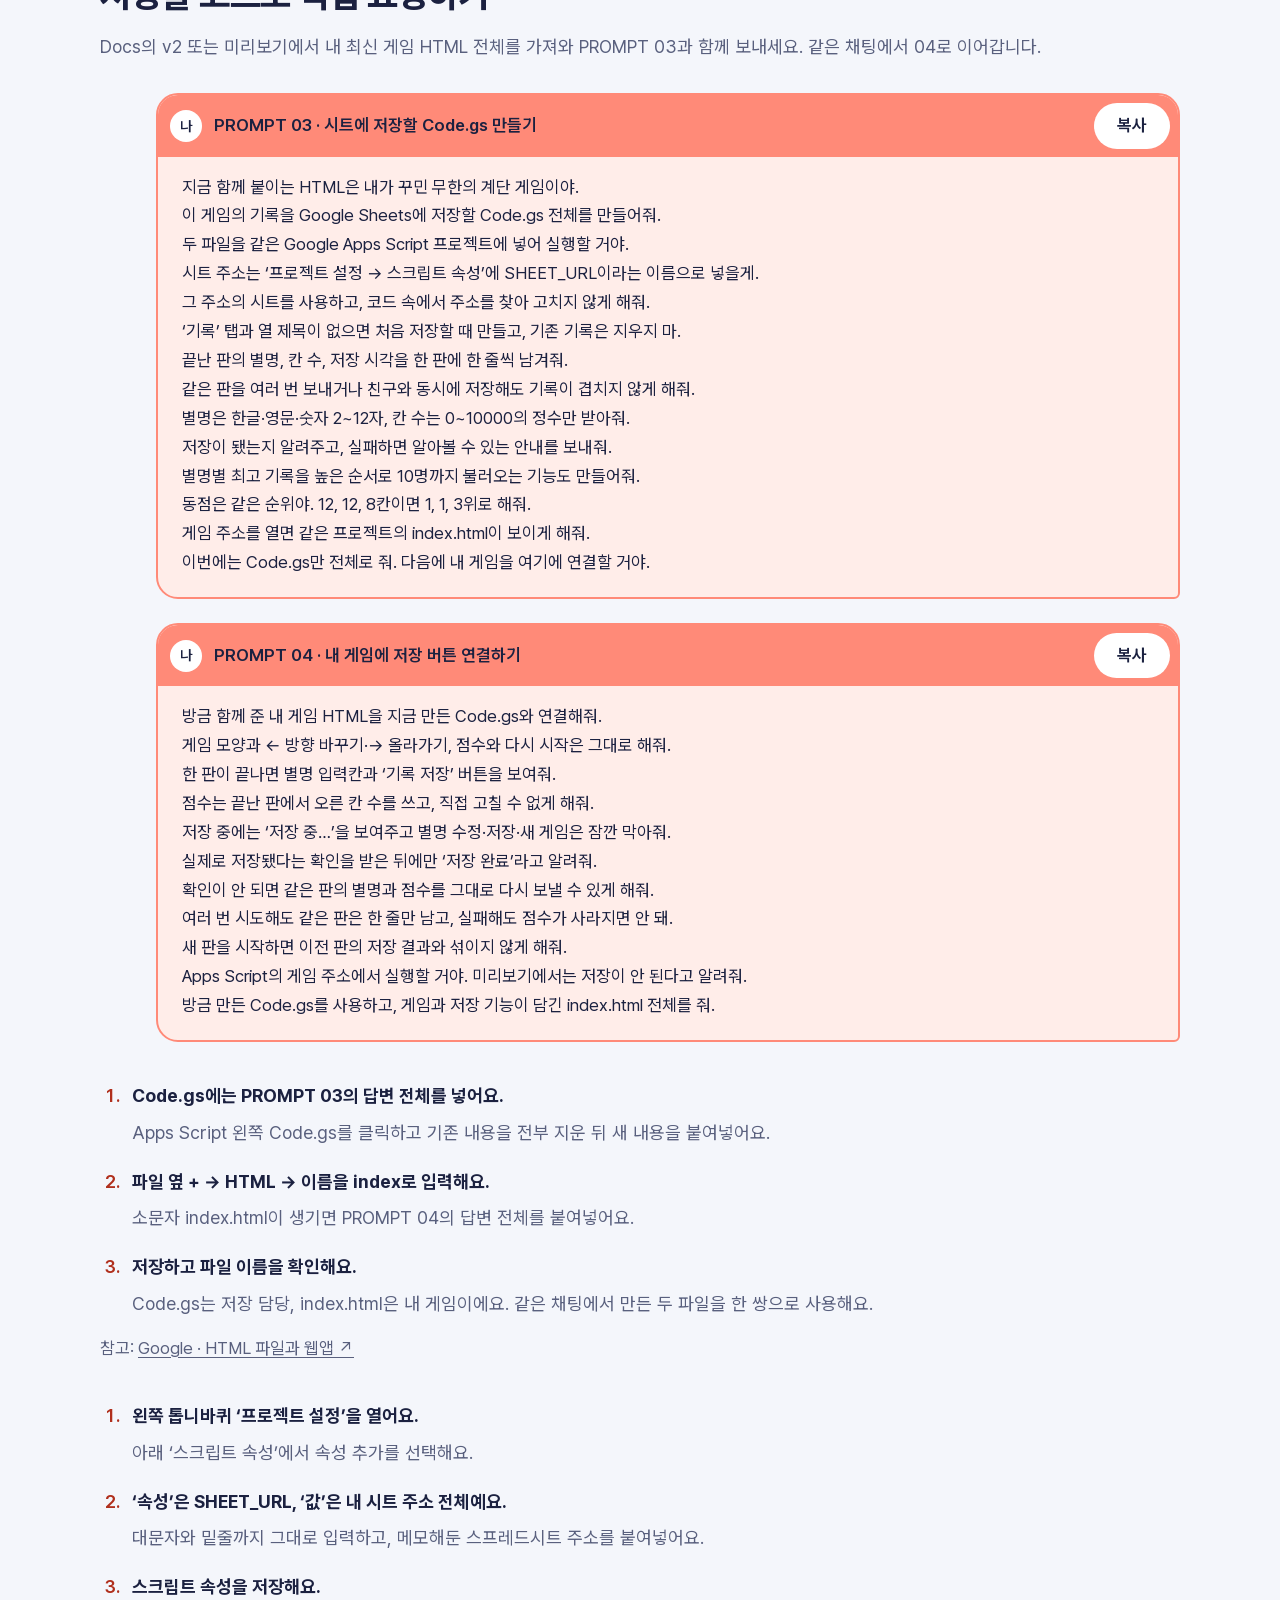
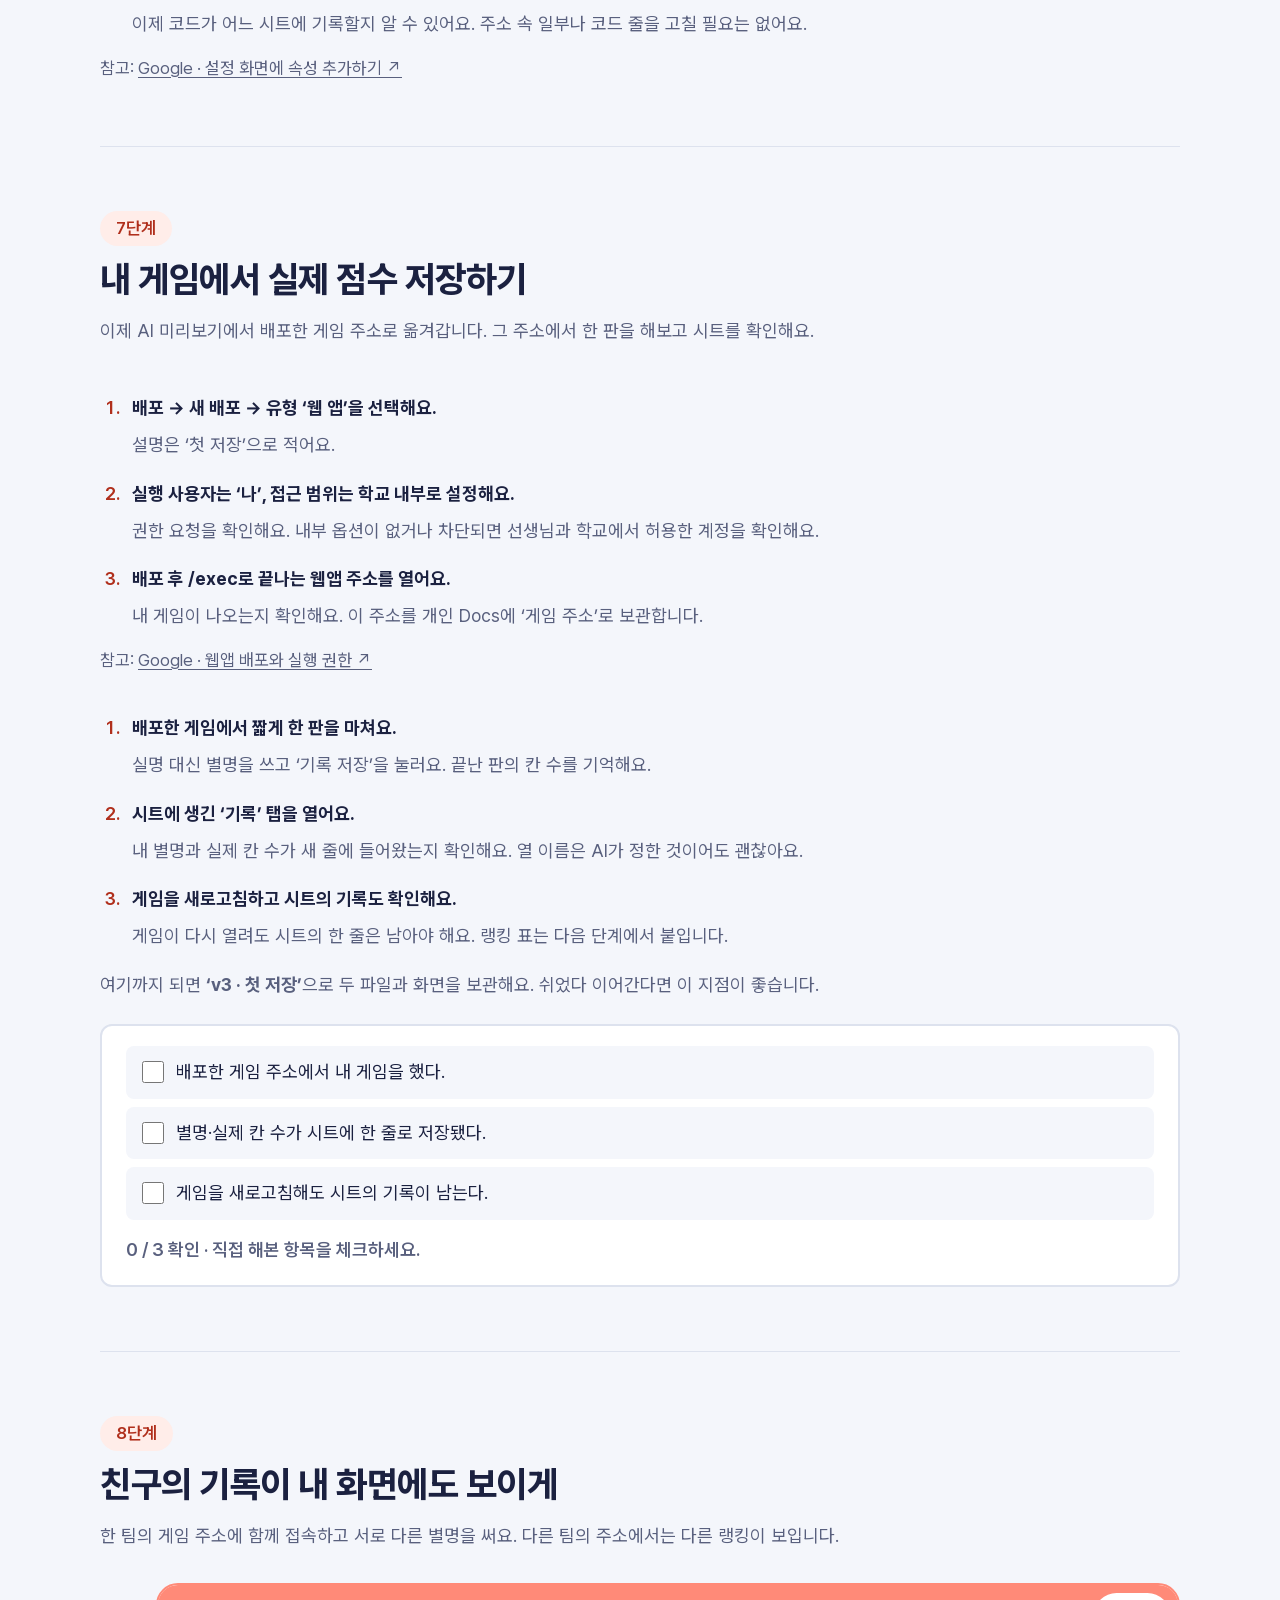
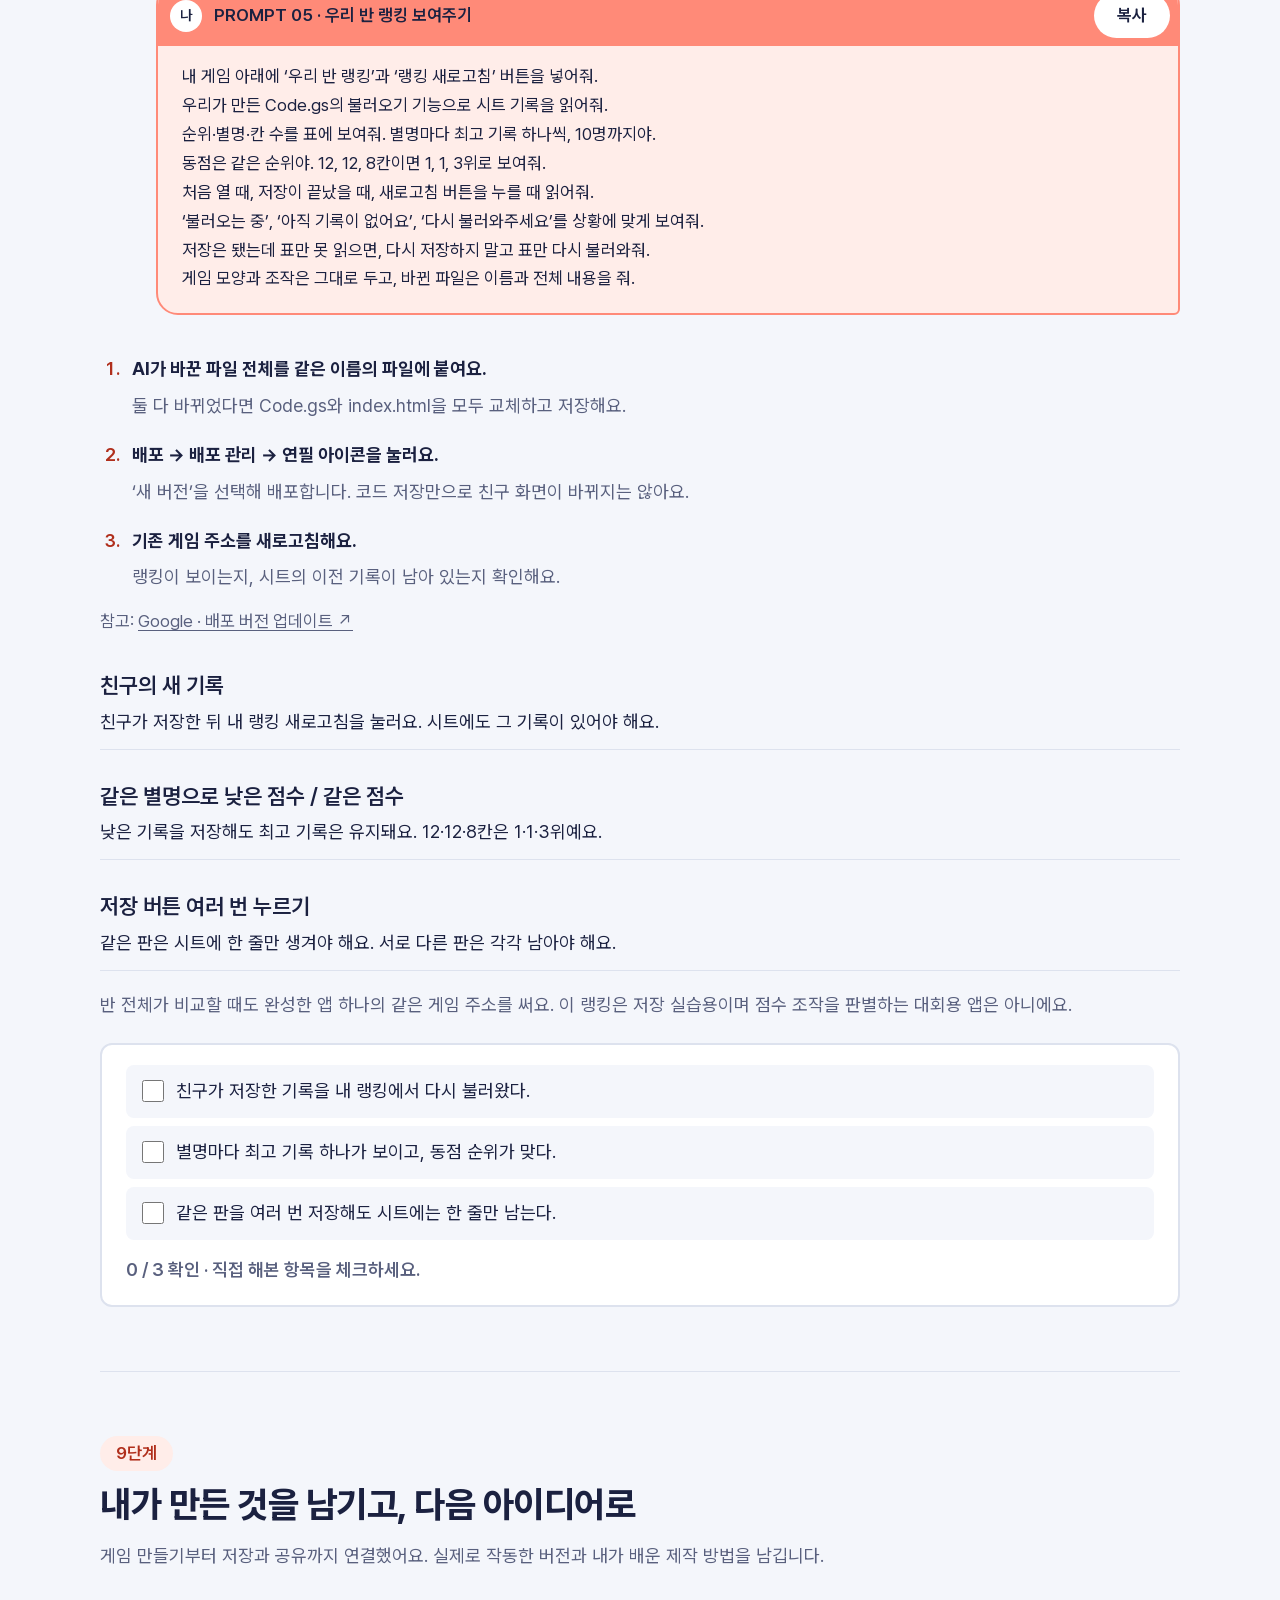
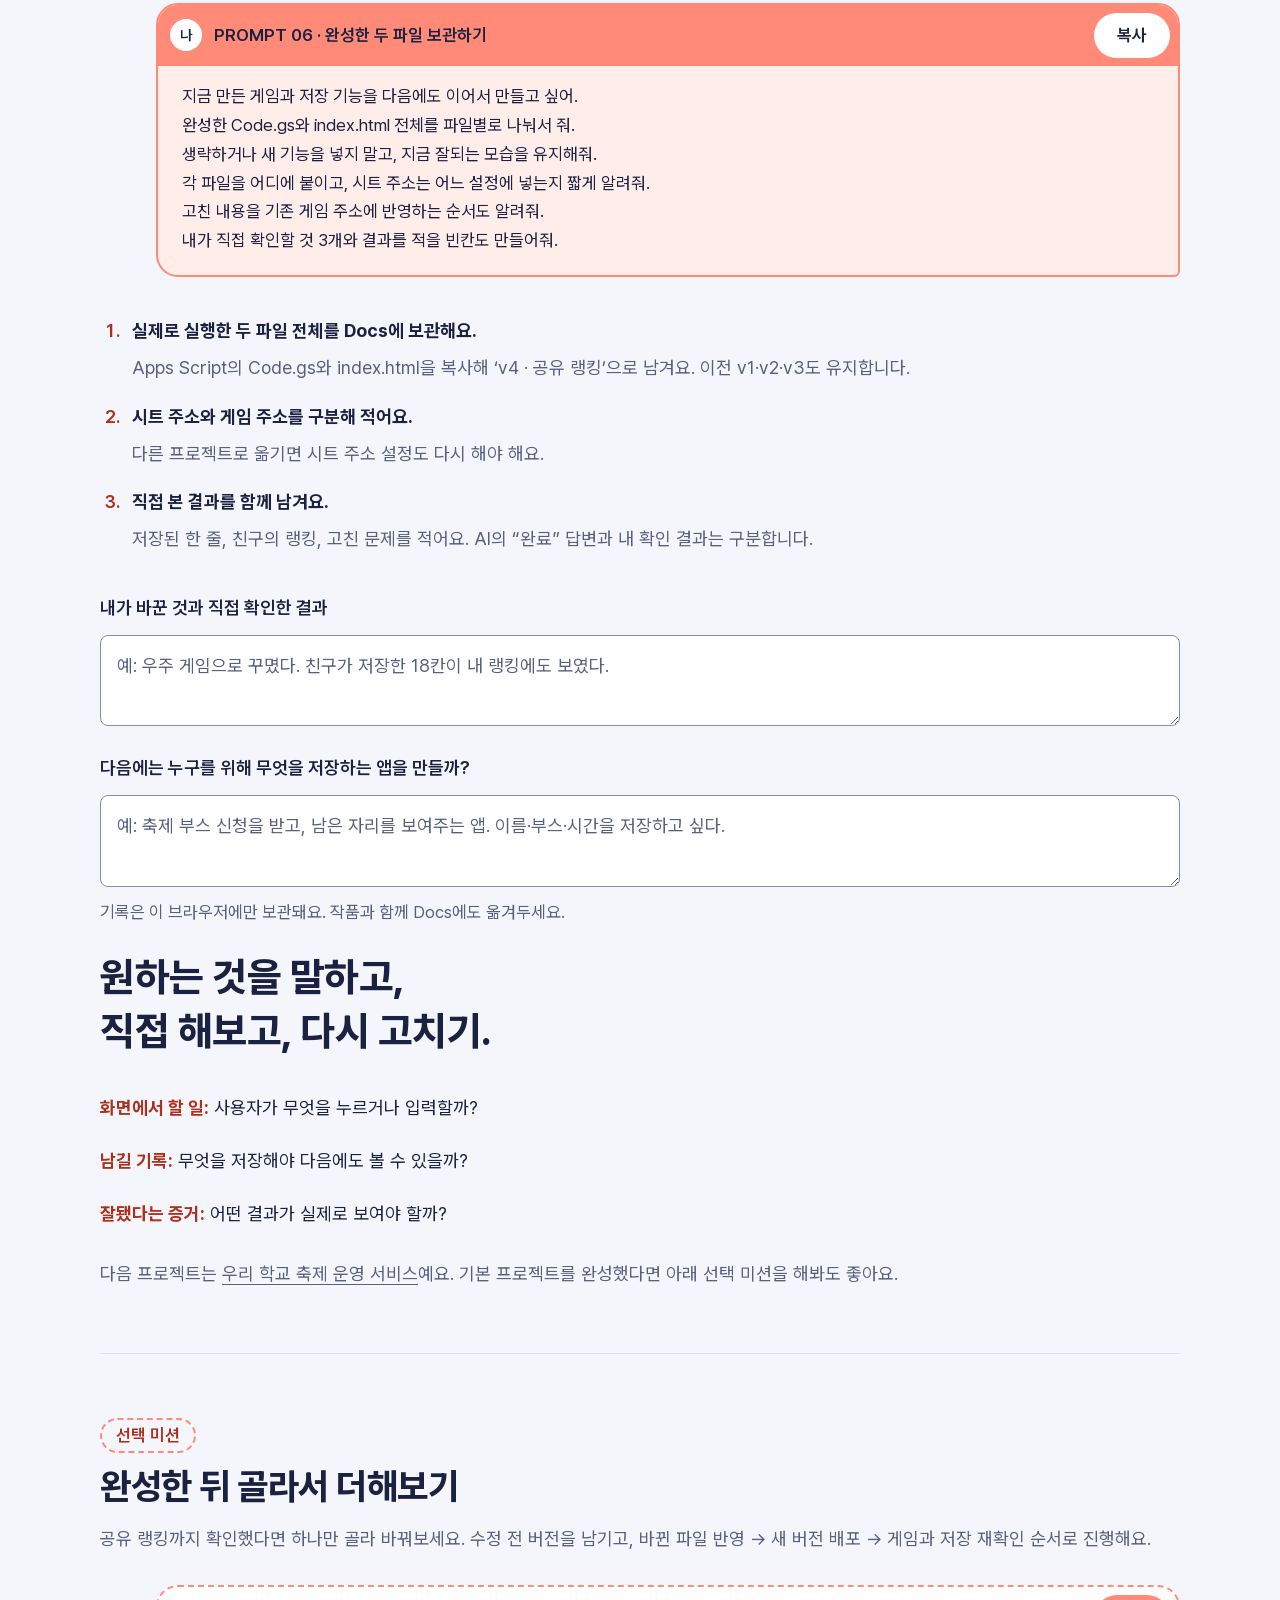
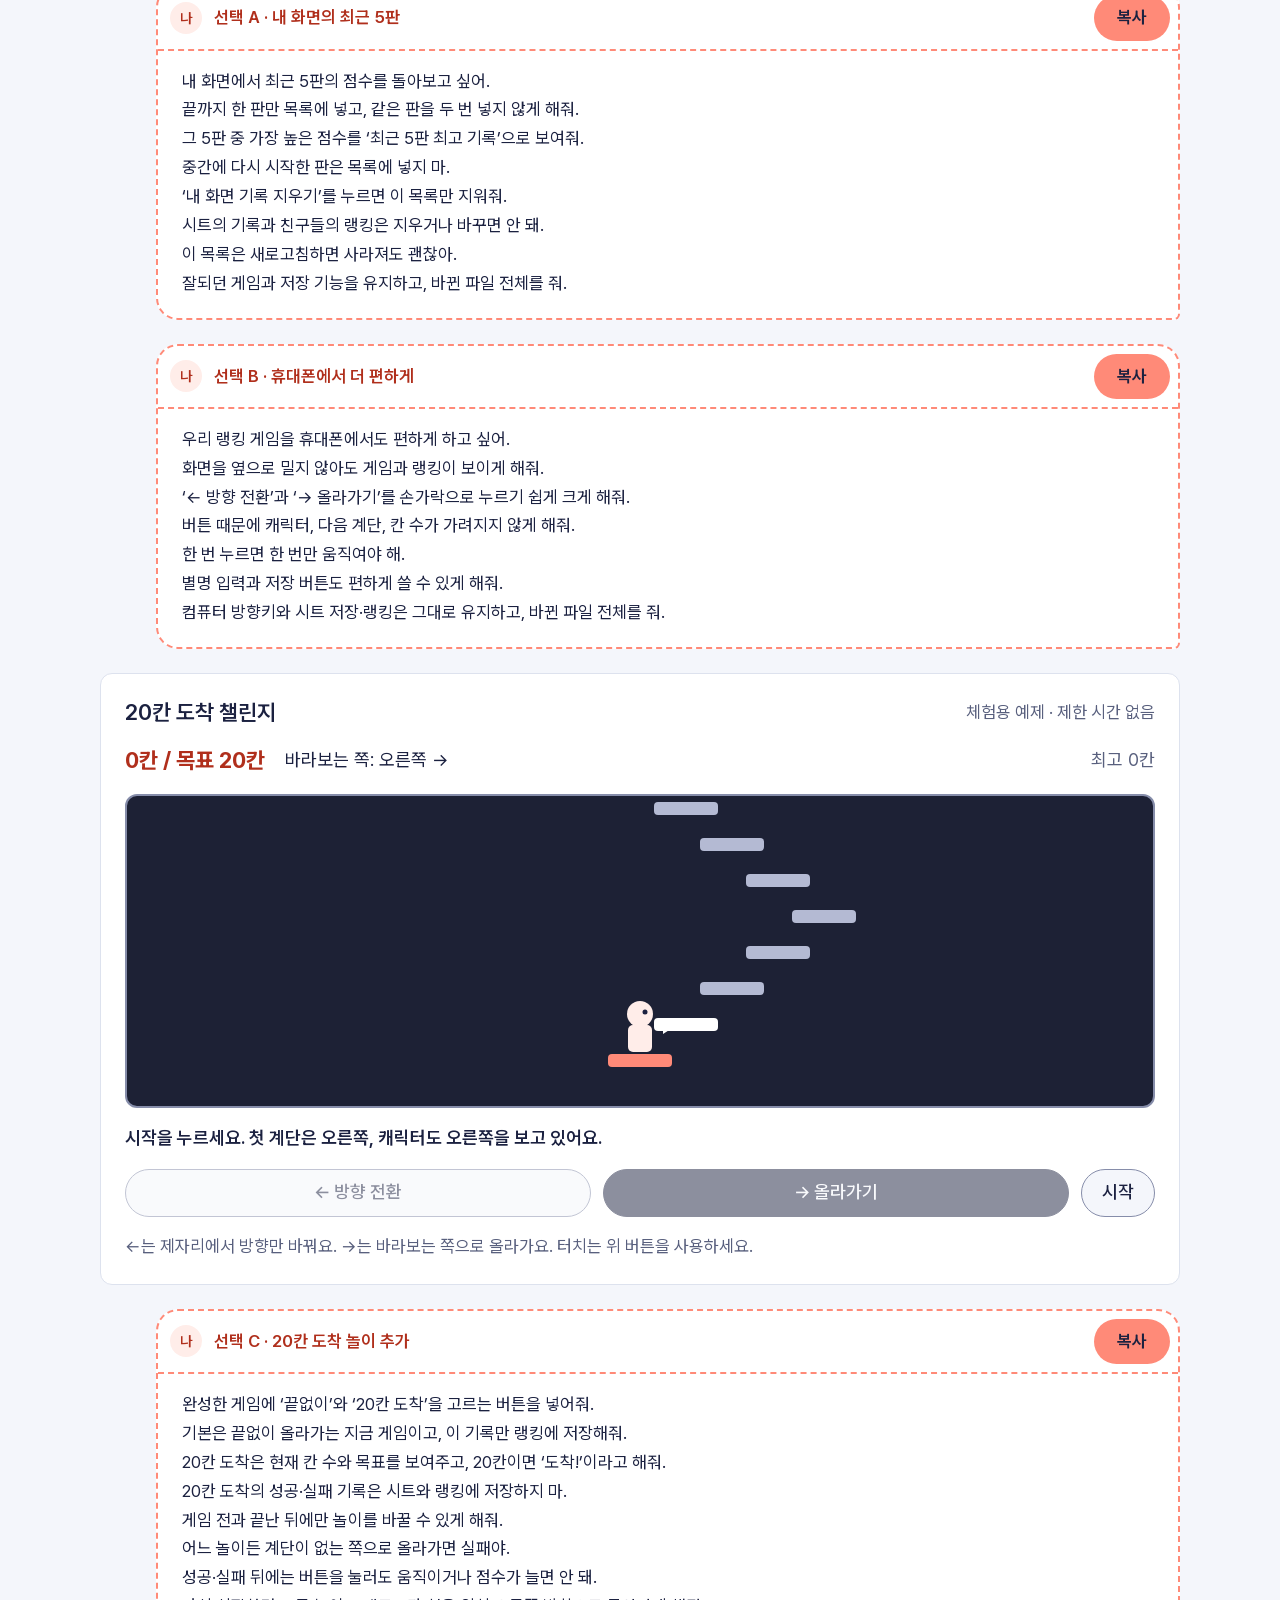
==== commit a7567868: "feat: 대화형 디자인 테마 적용 및 강의 첫 화면 개편" ====
--- a/lesson-01/index.html
+++ b/lesson-01/index.html
@@ -10,6 +10,8 @@
   <link rel="stylesheet" href="../assets/css/tokens.css">
   <link rel="stylesheet" href="../assets/css/base.css">
   <link rel="stylesheet" href="../assets/css/lecture.css">
+  <link rel="stylesheet" href="../assets/fonts/pretendard/pretendardvariable-dynamic-subset.css">
+  <link rel="stylesheet" href="../assets/css/theme.css">
   <script src="../data/site.js" defer></script>
   <script src="../assets/js/shared.js" defer></script>
   <script src="../assets/js/widgets.js" defer></script>
@@ -29,23 +31,39 @@
     </div>
   </header>
   <main id="main" tabindex="-1"><div class="container">
-<section class="hero lesson-hero" id="top" aria-labelledby="lecture-title"><p class="kicker" data-lecture-kicker>BUILD · SAVE · SHARE</p><h1 id="lecture-title" data-lecture-title>내 게임을 우리 반 서비스로</h1><p class="hero-subtitle" data-lecture-subtitle>말로 만든 무한의 계단을 내 취향으로 꾸미고, 기록을 저장해 친구들과 함께 사용합니다.</p><div class="hero-meta" data-lecture-badges aria-label="강의 정보"></div><div class="lesson-actions"><a class="button button-primary" href="#try-game">먼저 게임 해보기 ↓</a><a class="button" href="#first-prompt">첫 게임 만들기</a><a class="button" href="#fix-it">막혔을 때 도움</a></div><p class="hero-promise">이번 프로젝트의 도착점 <strong>내가 만든 게임에서 친구가 플레이하고, 함께 랭킹을 보는 것</strong></p><div class="hero-byline"><button class="text-button" type="button" data-open-instructor><span data-instructor-name></span> 선생님</button><span data-instructor-affiliation></span></div></section>
+<section class="hero lesson-hero" id="top" aria-labelledby="lecture-title">
+  <div class="lesson-hero-grid">
+    <div class="lesson-hero-main">
+      <p class="kicker" data-lecture-kicker>만들고, 저장하고, 함께 쓰기</p>
+      <h1 id="lecture-title" data-lecture-title>내 게임을 우리 반 서비스로</h1>
+      <p class="hero-subtitle" data-lecture-subtitle>말로 만든 무한의 계단을 내 취향으로 꾸미고, 기록을 저장해 친구들과 함께 사용합니다.</p>
+      <div class="hero-meta" data-lecture-badges aria-label="강의 정보"></div>
+      <div class="lesson-actions"><a class="button button-primary" href="#try-game">먼저 게임 해보기 ↓</a><a class="button" href="#first-prompt">첫 게임 만들기</a><a class="button" href="#fix-it">막혔을 때 도움</a></div>
+    </div>
+    <figure class="hero-chat" aria-label="이번 회차에서 AI와 나눌 대화 예시">
+      <p class="chat-bubble chat-me"><span class="chat-who">나</span>친구들과 할 수 있는 무한의 계단 게임을 만들어줘. 기록은 시트에 저장하고, 우리 반 랭킹도 보여줘.</p>
+      <p class="chat-bubble chat-ai"><span class="chat-who">Gemini</span>게임 화면과 저장 코드를 만들었어요. 실행해서 직접 확인해 보세요.</p>
+      <p class="hero-promise">이번 프로젝트의 도착점 <strong>내가 만든 게임에서 친구가 플레이하고, 함께 랭킹을 보는 것</strong></p>
+    </figure>
+  </div>
+  <div class="hero-byline"><button class="text-button" type="button" data-open-instructor><span data-instructor-name></span> 선생님</button><span data-instructor-affiliation></span></div>
+</section>
 <section class="lecture-section" id="what-is-vibe" aria-labelledby="what-is-vibe-title" data-reveal>
-<div class="section-heading"><p class="kicker">01 / PLAY AND IMAGINE</p><h2 id="what-is-vibe-title">게임을 하던 사람에서, 만드는 사람으로</h2><p class="section-description">코드를 읽을 줄 몰라도 시작할 수 있어요. AI에게 원하는 것을 말하고, 직접 해보며 고쳐갑니다.</p></div>
+<div class="section-heading"><p class="kicker">1단계</p><h2 id="what-is-vibe-title">게임을 하던 사람에서, 만드는 사람으로</h2><p class="section-description">코드를 읽을 줄 몰라도 시작할 수 있어요. AI에게 원하는 것을 말하고, 직접 해보며 고쳐갑니다.</p></div>
 <div class="example-stack"><div data-slide data-slide-title="바이브코딩은 어떻게 하는 걸까?"><p class="lead-question">“이런 게임을 만들어줘.”<br>내 말이 출발점이에요.</p><p><strong>바이브코딩</strong>은 AI에게 원하는 동작을 설명하고, 만들어진 프로그램을 실행·확인·수정하는 방식이에요. AI에게 보내는 부탁을 <strong>프롬프트</strong>라고 부릅니다.</p><p class="after-note">나는 만들 것과 잘됐는지를 판단하고, AI는 코드를 작성하고 고쳐요. “완성했어”라는 답을 받아도 직접 확인해야 해요.</p></div>
 <div id="try-game" data-widget="stairs-game" data-slide data-slide-title="무한의 계단부터 한 판" data-slide-fit="contain"><div class="callout"><div><strong>←는 방향만 바꾸기, →는 올라가기</strong><p>시작 버튼을 누르고 다음 계단의 방향을 보세요. 시간제한은 없어요. 이 게임은 체험용이고, 잠시 뒤 내 게임을 직접 만듭니다.</p></div></div></div>
 <div data-slide data-slide-title="내 게임을 친구도 쓴다면?"><p class="lead-question">내가 만든 게임에서<br>우리 반 1등을 정할 수 있을까?</p><div class="build-cycle"><div><strong>01. 만들기</strong><span>한 판 되는 게임</span></div><div><strong>02. 꾸미기</strong><span>내 제목과 분위기</span></div><div><strong>03. 저장하기</strong><span>시트에 남는 점수</span></div><div><strong>04. 함께 쓰기</strong><span>친구와 같은 랭킹</span></div></div><p class="after-note">시간보다 <strong>실제로 되는지</strong>를 기준으로 넘어가요. 게임 실행, 내 취향, 시트 한 줄, 친구 기록을 차례로 확인합니다.</p></div></div>
 </section>
 
 <section class="lecture-section" id="get-ready" aria-labelledby="get-ready-title" data-reveal>
-<div class="section-heading"><p class="kicker">02 / MY WORKSPACE</p><h2 id="get-ready-title">복사하고, 실행하고, 결과 보기</h2><p class="section-description">강의 페이지와 AI 채팅을 함께 열어요. 이번 프로젝트는 같은 채팅에서 이어갑니다.</p></div>
+<div class="section-heading"><p class="kicker">2단계</p><h2 id="get-ready-title">복사하고, 실행하고, 결과 보기</h2><p class="section-description">강의 페이지와 AI 채팅을 함께 열어요. 이번 프로젝트는 같은 채팅에서 이어갑니다.</p></div>
 <div class="example-stack"><div data-slide data-slide-title="실습 준비"><ol class="instruction-list"><li><strong>학교에서 안내한 계정으로 AI를 열어요.</strong><span>Gemini에서 Canvas가 보이면 선택해요. 접속이나 도구 사용이 막히면 선생님과 학교에서 허용한 환경을 확인합니다.</span></li><li><strong>Drive에 폴더, Docs에 제작 기록을 만들어요.</strong><span>문서 이름은 ‘1회_내 게임 프로젝트’. 잘되는 코드와 실행 화면을 차례로 보관해요.</span></li><li><strong>프롬프트의 복사 버튼을 눌러 AI에게 보내요.</strong><span>답변이 끝나면 미리보기에서 실행해요. 한 번에 하나씩 부탁하고 바뀐 모습을 확인합니다.</span></li></ol><div class="lesson-actions"><a class="button button-primary" href="https://gemini.google.com/" target="_blank" rel="noopener noreferrer">Gemini 열기 ↗</a><a class="button" href="https://drive.google.com/" target="_blank" rel="noopener noreferrer">Google Drive 열기 ↗</a></div></div>
 <div data-slide data-slide-title="코드를 읽는 대신 전체를 복사해요"><div class="role-comparison"><div><h3>내가 바꿔 쓸 것</h3><p>프롬프트의 [대괄호] 안에 내 제목, 분위기, 겪은 일을 써요.</p></div><div><h3>그대로 옮길 것</h3><p>AI가 만든 코드는 복사 버튼으로 전체를 가져와요. 줄을 찾아 고치지 않아요.</p></div></div><p class="after-note">답변이 일부뿐이면 “통째로 복사할 수 있게 파일 전체를 줘”라고 말해요. 새 채팅을 열면 지금 쓰는 파일 전체도 함께 줍니다.</p></div>
 <div data-slide data-slide-title="미리보기가 없으면 HTML 파일로 열기" data-slide-skip><ol class="instruction-list"><li><strong>AI 답변의 HTML 코드 전체를 복사해요.</strong><span>코드 옆 복사 버튼을 쓰면 설명 문장을 따로 골라낼 필요가 없어요.</span></li><li><strong>메모장에 붙이고 index.html로 저장해요.</strong><span>Windows는 파일 형식을 ‘모든 파일’, 인코딩을 ‘UTF-8’로 선택해요. 다른 기기는 선생님이 안내한 저장 도구를 써요.</span></li><li><strong>파일을 Chrome으로 열어요.</strong><span>파일 이름이 index.html.txt가 아닌지 봐요. 이 방법은 첫 게임 확인용이고, 시트 저장 단계에서는 배포한 게임 주소를 사용해요.</span></li></ol></div></div>
 </section>
 
 <section class="lecture-section" id="first-prompt" aria-labelledby="first-prompt-title" data-reveal>
-<div class="section-heading"><p class="kicker">03 / BUILD MY FIRST GAME</p><h2 id="first-prompt-title">첫 부탁으로 움직이는 게임 만들기</h2><p class="section-description">처음 목표는 한 판을 끝까지 해보는 것입니다. 복사해서 AI에게 보내고 결과를 기다려요.</p></div>
+<div class="section-heading"><p class="kicker">3단계</p><h2 id="first-prompt-title">첫 부탁으로 움직이는 게임 만들기</h2><p class="section-description">처음 목표는 한 판을 끝까지 해보는 것입니다. 복사해서 AI에게 보내고 결과를 기다려요.</p></div>
 <div class="example-stack"><pre class="prompt-block" id="prompt-build" data-code data-language="text" data-label="PROMPT 01 · 첫 게임 만들기" data-slide data-slide-title="PROMPT 01 · 첫 게임 만들기"><code>친구들과 할 수 있는 ‘무한의 계단’ 게임을 만들어줘.
 캐릭터가 지그재그 계단을 한 칸씩 올라가는 게임이야.
 처음에는 0칸이고, 캐릭터와 첫 계단은 오른쪽 방향으로 해줘.
@@ -63,7 +81,7 @@
 </section>
 
 <section class="lecture-section" id="make-it-yours" aria-labelledby="make-it-yours-title" data-reveal>
-<div class="section-heading"><p class="kicker">04 / MAKE IT MINE</p><h2 id="make-it-yours-title">같은 게임을 내 취향으로</h2><p class="section-description">내 제목과 분위기를 정해요. 게임 규칙은 유지하고, 먼저 보이는 모습 하나를 바꿉니다.</p></div>
+<div class="section-heading"><p class="kicker">4단계</p><h2 id="make-it-yours-title">같은 게임을 내 취향으로</h2><p class="section-description">내 제목과 분위기를 정해요. 게임 규칙은 유지하고, 먼저 보이는 모습 하나를 바꿉니다.</p></div>
 <div class="example-stack"><div data-widget="stairs-remix" data-slide data-slide-title="같은 조작, 다른 분위기" data-slide-fit="contain"><div class="callout"><div><strong>우주 탐험? 도서관 탐험?</strong><p>테마 버튼을 바꿔보세요. 게임의 모양이 달라져도 조작과 점수는 같아요.</p></div></div></div>
 <pre class="prompt-block" id="prompt-style" data-code data-language="text" data-label="PROMPT 02 · 내 제목과 분위기 넣기" data-slide data-slide-title="PROMPT 02 · 내 제목과 분위기 넣기"><code>지금 게임을 내 취향으로 꾸미고 싶어.
 제목은 [별을 향해], 분위기는 [어두운 우주와 반짝이는 별]로 해줘.
@@ -77,14 +95,14 @@
 </section>
 
 <section class="lecture-section" id="prepare-sheet" aria-labelledby="prepare-sheet-title" data-reveal>
-<div class="section-heading"><p class="kicker">05 / GIVE MY GAME A MEMORY</p><h2 id="prepare-sheet-title">내 게임의 기록을 어디에 남길까?</h2><p class="section-description">화면에 점수가 보이는 것에서 한 걸음 더 나아가, 창을 다시 열어도 기록이 남도록 만듭니다.</p></div>
+<div class="section-heading"><p class="kicker">5단계</p><h2 id="prepare-sheet-title">내 게임의 기록을 어디에 남길까?</h2><p class="section-description">화면에 점수가 보이는 것에서 한 걸음 더 나아가, 창을 다시 열어도 기록이 남도록 만듭니다.</p></div>
 <div class="example-stack"><div data-widget="ranking-lab" data-slide data-slide-title="저장한 기록과 화면의 랭킹" data-slide-fit="contain"><div class="callout"><div><strong>먼저 저장하고, 다시 불러오기</strong><p>저장소에는 판마다 기록이 쌓이고 랭킹에는 별명별 최고가 보여요. 이 체험은 설명용이며 실제 Google Sheets에 저장하지 않습니다.</p></div></div></div>
 <div data-slide data-slide-title="내가 AI에게 만들도록 부탁할 두 파일"><div class="data-route"><div><p class="kicker">화면</p><h3>index.html</h3><p>지금까지 만든 내 게임.<br>저장 버튼과 랭킹을 더해요.</p></div><div><p class="kicker">저장 담당</p><h3>Code.gs</h3><p>이제 AI에게 요청할 코드.<br>시트에 기록을 쓰고 읽어요.</p></div><div><p class="kicker">기록장</p><h3>Google Sheets</h3><p>별명과 게임 점수가<br>한 줄씩 쌓이는 곳이에요.</p></div></div><p class="after-note">두 파일은 같은 Apps Script 프로젝트에 넣어요. 파일 이름은 <strong>어디에 붙일지 구분하는 이름표</strong>로 생각하세요.</p></div>
 <div data-slide data-slide-title="우리 팀의 빈 기록장 준비"><ol class="instruction-list"><li><strong>짝과 새 Google 스프레드시트를 하나 만들어요.</strong><span>팀 대표의 계정에서 이름을 ‘우리 팀 계단 랭킹’으로 정해요. 학생 명단이나 성적표는 쓰지 않아요.</span></li><li><strong>확장 프로그램 → Apps Script를 열어요.</strong><span>프로젝트 이름은 ‘계단 랭킹’. 시트와 Apps Script 창을 둘 다 열어둬요.</span></li><li><strong>시트 주소 전체를 개인 메모에 복사해둬요.</strong><span>일부분을 고르지 않고 주소 전체를 가져와요. 잠시 뒤 설정 칸에 붙입니다.</span></li></ol><div class="lesson-actions"><a class="button" href="https://sheets.google.com/" target="_blank" rel="noopener noreferrer">Google Sheets 열기 ↗</a></div><p class="source-note">참고: <a href="https://developers.google.com/apps-script/guides/bound" target="_blank" rel="noopener noreferrer">Google · Sheets에서 Apps Script 열기 ↗</a></p></div></div>
 </section>
 
 <section class="lecture-section" id="build-connection" aria-labelledby="build-connection-title" data-reveal>
-<div class="section-heading"><p class="kicker">06 / ASK AI TO CONNECT</p><h2 id="build-connection-title">저장할 코드도 직접 요청하기</h2><p class="section-description">Docs의 v2 또는 미리보기에서 내 최신 게임 HTML 전체를 가져와 PROMPT 03과 함께 보내세요. 같은 채팅에서 04로 이어갑니다.</p></div>
+<div class="section-heading"><p class="kicker">6단계</p><h2 id="build-connection-title">저장할 코드도 직접 요청하기</h2><p class="section-description">Docs의 v2 또는 미리보기에서 내 최신 게임 HTML 전체를 가져와 PROMPT 03과 함께 보내세요. 같은 채팅에서 04로 이어갑니다.</p></div>
 <div class="example-stack"><pre class="prompt-block" id="prompt-server" data-code data-language="text" data-label="PROMPT 03 · 시트에 저장할 Code.gs 만들기" data-slide data-slide-title="PROMPT 03 · 시트에 저장할 Code.gs 만들기"><code>지금 함께 붙이는 HTML은 내가 꾸민 무한의 계단 게임이야.
 이 게임의 기록을 Google Sheets에 저장할 Code.gs 전체를 만들어줘.
 두 파일을 같은 Google Apps Script 프로젝트에 넣어 실행할 거야.
@@ -115,14 +133,14 @@
 </section>
 
 <section class="lecture-section" id="first-save" aria-labelledby="first-save-title" data-reveal>
-<div class="section-heading"><p class="kicker">07 / PLAY AND SAVE</p><h2 id="first-save-title">내 게임에서 실제 점수 저장하기</h2><p class="section-description">이제 AI 미리보기에서 배포한 게임 주소로 옮겨갑니다. 그 주소에서 한 판을 해보고 시트를 확인해요.</p></div>
+<div class="section-heading"><p class="kicker">7단계</p><h2 id="first-save-title">내 게임에서 실제 점수 저장하기</h2><p class="section-description">이제 AI 미리보기에서 배포한 게임 주소로 옮겨갑니다. 그 주소에서 한 판을 해보고 시트를 확인해요.</p></div>
 <div class="example-stack"><div data-slide data-slide-title="친구와 열 수 있는 게임 주소 만들기"><ol class="instruction-list"><li><strong>배포 → 새 배포 → 유형 ‘웹 앱’을 선택해요.</strong><span>설명은 ‘첫 저장’으로 적어요.</span></li><li><strong>실행 사용자는 ‘나’, 접근 범위는 학교 내부로 설정해요.</strong><span>권한 요청을 확인해요. 내부 옵션이 없거나 차단되면 선생님과 학교에서 허용한 계정을 확인해요.</span></li><li><strong>배포 후 /exec로 끝나는 웹앱 주소를 열어요.</strong><span>내 게임이 나오는지 확인해요. 이 주소를 개인 Docs에 ‘게임 주소’로 보관합니다.</span></li></ol><p class="source-note">참고: <a href="https://developers.google.com/apps-script/guides/web" target="_blank" rel="noopener noreferrer">Google · 웹앱 배포와 실행 권한 ↗</a></p></div>
 <div data-slide data-slide-title="저장 완료라는 말과 실제 시트 비교하기"><ol class="instruction-list"><li><strong>배포한 게임에서 짧게 한 판을 마쳐요.</strong><span>실명 대신 별명을 쓰고 ‘기록 저장’을 눌러요. 끝난 판의 칸 수를 기억해요.</span></li><li><strong>시트에 생긴 ‘기록’ 탭을 열어요.</strong><span>내 별명과 실제 칸 수가 새 줄에 들어왔는지 확인해요. 열 이름은 AI가 정한 것이어도 괜찮아요.</span></li><li><strong>게임을 새로고침하고 시트의 기록도 확인해요.</strong><span>게임이 다시 열려도 시트의 한 줄은 남아야 해요. 랭킹 표는 다음 단계에서 붙입니다.</span></li></ol><p class="after-note">여기까지 되면 <strong>‘v3 · 첫 저장’</strong>으로 두 파일과 화면을 보관해요. 쉬었다 이어간다면 이 지점이 좋습니다.</p></div>
 <div class="check-panel" data-widget="lesson-checks" data-slide data-slide-title="확인 ③ 게임 밖에 기록이 남아요"><div class="check-list"><label><input type="checkbox" data-check="merged-app"> 배포한 게임 주소에서 내 게임을 했다.</label><label><input type="checkbox" data-check="merged-row"> 별명·실제 칸 수가 시트에 한 줄로 저장됐다.</label><label><input type="checkbox" data-check="merged-persist"> 게임을 새로고침해도 시트의 기록이 남는다.</label></div><p class="check-summary" aria-live="polite">직접 확인한 뒤 체크하세요.</p></div></div>
 </section>
 
 <section class="lecture-section" id="share-ranking" aria-labelledby="share-ranking-title" data-reveal>
-<div class="section-heading"><p class="kicker">08 / PLAY TOGETHER</p><h2 id="share-ranking-title">친구의 기록이 내 화면에도 보이게</h2><p class="section-description">한 팀의 게임 주소에 함께 접속하고 서로 다른 별명을 써요. 다른 팀의 주소에서는 다른 랭킹이 보입니다.</p></div>
+<div class="section-heading"><p class="kicker">8단계</p><h2 id="share-ranking-title">친구의 기록이 내 화면에도 보이게</h2><p class="section-description">한 팀의 게임 주소에 함께 접속하고 서로 다른 별명을 써요. 다른 팀의 주소에서는 다른 랭킹이 보입니다.</p></div>
 <div class="example-stack"><pre class="prompt-block" id="prompt-ranking" data-code data-language="text" data-label="PROMPT 05 · 우리 반 랭킹 보여주기" data-slide data-slide-title="PROMPT 05 · 우리 반 랭킹 보여주기"><code>내 게임 아래에 ‘우리 반 랭킹’과 ‘랭킹 새로고침’ 버튼을 넣어줘.
 우리가 만든 Code.gs의 불러오기 기능으로 시트 기록을 읽어줘.
 순위·별명·칸 수를 표에 보여줘. 별명마다 최고 기록 하나씩, 10명까지야.
@@ -137,7 +155,7 @@
 </section>
 
 <section class="lecture-section" id="save-and-share" aria-labelledby="save-and-share-title" data-reveal>
-<div class="section-heading"><p class="kicker">09 / KEEP IT AND GO FURTHER</p><h2 id="save-and-share-title">내가 만든 것을 남기고, 다음 아이디어로</h2><p class="section-description">게임 만들기부터 저장과 공유까지 연결했어요. 실제로 작동한 버전과 내가 배운 제작 방법을 남깁니다.</p></div>
+<div class="section-heading"><p class="kicker">9단계</p><h2 id="save-and-share-title">내가 만든 것을 남기고, 다음 아이디어로</h2><p class="section-description">게임 만들기부터 저장과 공유까지 연결했어요. 실제로 작동한 버전과 내가 배운 제작 방법을 남깁니다.</p></div>
 <div class="example-stack"><pre class="prompt-block" id="prompt-save" data-code data-language="text" data-label="PROMPT 06 · 완성한 두 파일 보관하기" data-slide data-slide-title="PROMPT 06 · 완성한 두 파일 보관하기"><code>지금 만든 게임과 저장 기능을 다음에도 이어서 만들고 싶어.
 완성한 Code.gs와 index.html 전체를 파일별로 나눠서 줘.
 생략하거나 새 기능을 넣지 말고, 지금 잘되는 모습을 유지해줘.
@@ -149,8 +167,8 @@
 <div data-slide data-slide-title="다음 아이디어도 이 순서로"><p class="lead-question">원하는 것을 말하고,<br>직접 해보고, 다시 고치기.</p><div class="possibility-list"><p><strong>화면에서 할 일:</strong> 사용자가 무엇을 누르거나 입력할까?</p><p><strong>남길 기록:</strong> 무엇을 저장해야 다음에도 볼 수 있을까?</p><p><strong>잘됐다는 증거:</strong> 어떤 결과가 실제로 보여야 할까?</p></div><p class="after-note">다음 프로젝트는 <a href="../lesson-02/index.html">우리 학교 축제 운영 서비스</a>예요. 기본 프로젝트를 완성했다면 아래 선택 미션을 해봐도 좋아요.</p></div></div>
 </section>
 
-<section class="lecture-section" id="optional-missions" aria-labelledby="optional-missions-title" data-reveal>
-<div class="section-heading"><p class="kicker">OPTIONAL / AFTER MY FIRST SERVICE</p><h2 id="optional-missions-title">완성한 뒤 골라서 더해보기</h2><p class="section-description">공유 랭킹까지 확인했다면 하나만 골라 바꿔보세요. 수정 전 버전을 남기고, 바뀐 파일 반영 → 새 버전 배포 → 게임과 저장 재확인 순서로 진행해요.</p></div>
+<section class="lecture-section" id="optional-missions" aria-labelledby="optional-missions-title" data-reveal data-role="optional">
+<div class="section-heading"><p class="kicker">선택 미션</p><h2 id="optional-missions-title">완성한 뒤 골라서 더해보기</h2><p class="section-description">공유 랭킹까지 확인했다면 하나만 골라 바꿔보세요. 수정 전 버전을 남기고, 바뀐 파일 반영 → 새 버전 배포 → 게임과 저장 재확인 순서로 진행해요.</p></div>
 <div class="example-stack"><pre class="prompt-block" id="prompt-records" data-code data-language="text" data-label="선택 A · 내 화면의 최근 5판" data-slide data-slide-title="선택 A · 내 화면의 최근 5판" data-slide-skip><code>내 화면에서 최근 5판의 점수를 돌아보고 싶어.
 끝까지 한 판만 목록에 넣고, 같은 판을 두 번 넣지 않게 해줘.
 그 5판 중 가장 높은 점수를 ‘최근 5판 최고 기록’으로 보여줘.
@@ -179,8 +197,8 @@
 <div data-slide data-slide-title="선택 미션 뒤에도 저장 규칙 확인하기" data-slide-skip><div class="spec-grid"><div><h3>최근 5판</h3><p>내 화면의 목록을 지워도 시트와 친구 랭킹은 그대로여야 해요.</p></div><div><h3>휴대폰</h3><p>한 번 터치에 한 번만 동작하고 저장·랭킹도 잘돼야 해요.</p></div><div><h3>20칸 도착</h3><p>20칸에서 멈추고, 시트에 저장되지 않아야 해요. 끝없이 놀이는 계속 저장돼요.</p></div></div><p class="after-note">잘되면 새 버전으로 보관해요. 원하던 결과와 다르면 아래 도움 프롬프트를 사용합니다.</p></div></div>
 </section>
 
-<section class="lecture-section" id="fix-it" aria-labelledby="fix-it-title" data-reveal>
-<div class="section-heading"><p class="kicker">HELP / WHEN SOMETHING GOES WRONG</p><h2 id="fix-it-title">막힌 곳을 내 말로 설명하기</h2><p class="section-description">어느 단계에서든 돌아와 사용할 수 있어요. [대괄호]에 내가 한 일과 화면에 나온 일을 적고, 실제 사용 중인 파일 전체를 함께 보냅니다.</p></div>
+<section class="lecture-section" id="fix-it" aria-labelledby="fix-it-title" data-reveal data-role="help">
+<div class="section-heading"><p class="kicker">막혔을 때</p><h2 id="fix-it-title">막힌 곳을 내 말로 설명하기</h2><p class="section-description">어느 단계에서든 돌아와 사용할 수 있어요. [대괄호]에 내가 한 일과 화면에 나온 일을 적고, 실제 사용 중인 파일 전체를 함께 보냅니다.</p></div>
 <div class="example-stack"><div data-slide data-slide-title="“안 돼요” 대신 보여줄 것" data-slide-skip><p class="muted-example">“게임이 이상해. 고쳐줘.”</p><p class="specific-example">“왼쪽 방향키를 한 번 눌렀더니 방향도 바뀌고 한 칸 올라갔어. 제자리에서 방향만 바뀌어야 해.”</p><p class="after-note"><strong>내 행동 · 실제 결과 · 원하는 결과</strong>를 말해요. 저장 문제라면 배포한 게임 주소인지, 시트 주소 설정과 새 버전 배포를 했는지도 확인합니다. 계정·권한 문제는 선생님과 확인해요.</p></div>
 <pre class="prompt-block" id="prompt-fix" data-code data-language="text" data-label="도움 · 안 되는 모습을 설명하기" data-slide data-slide-title="도움 · 안 되는 모습을 설명하기" data-slide-skip><code>내가 만든 게임에서 아래 문제가 생겼어. 해결을 도와줘.
 문제가 난 곳: [게임 조작 / 화면 모양 / 저장 / 랭킹]
--- a/assets/css/lecture.css
+++ b/assets/css/lecture.css
@@ -152,6 +152,110 @@
 .festival-status { min-height: 3em; font-weight: var(--weight-heading); }
 .presentation-stage :is(.festival-caption, .festival-help, .festival-booth h4, .festival-controls .button, .festival-select) { font-size: var(--slide-body); }
 
+/* 동아리 자동화 체험과 질문표 */
+.club-lab { display: grid; gap: var(--space-4); padding: var(--space-6); background: var(--surface-2); border: 1px solid var(--border); border-radius: var(--radius-lg); }
+.club-caption { color: var(--text-muted); font-size: var(--font-small); }
+.club-summary { display: grid; grid-template-columns: repeat(4, minmax(0, 1fr)); gap: var(--space-4); }
+.club-stat { padding-block: var(--space-3); border-block: 1px solid var(--border); }
+.club-stat span, .club-stat strong { display: block; }
+.club-stat strong { margin-top: var(--space-2); color: var(--accent-text); font-size: var(--font-card); }
+.club-current { color: var(--text-muted); }
+.club-options { display: flex; flex-wrap: wrap; gap: var(--space-3) var(--space-6); }
+.club-options label { display: flex; align-items: center; gap: var(--space-3); min-height: 44px; cursor: pointer; }
+.club-options input { flex: 0 0 22px; width: 22px; height: 22px; accent-color: var(--accent-text); }
+.club-actions { display: flex; flex-wrap: wrap; gap: var(--space-3); }
+.club-actions .button { min-height: 48px; font-size: var(--font-small); }
+.club-actions :disabled, .club-options :disabled { opacity: 0.55; cursor: default; }
+.club-status { min-height: 3em; font-weight: var(--weight-heading); }
+.club-table { width: 100%; border-collapse: collapse; }
+.club-table :is(th, td) { text-align: left; padding: var(--space-3); border-bottom: 1px solid var(--border); overflow-wrap: anywhere; }
+.club-table th { color: var(--accent-text); }
+.presentation-stage :is(.club-caption, .club-actions .button, .club-stat strong) { font-size: var(--slide-body); }
+
+/* 분실물 체험: 파일 선택/저장 및 조건/상태 변화의 로컬 모형 */
+.lost-lab { display: grid; gap: var(--space-4); padding: var(--space-6); border: 1px solid var(--border); border-radius: var(--radius-lg); background: var(--surface-2); }
+.lost-caption, .lost-preview, .lost-item-meta { color: var(--text-muted); font-size: var(--font-small); }
+.lost-upload, .lost-tools { display: flex; flex-wrap: wrap; align-items: center; gap: var(--space-3); }
+.lost-preview { flex-basis: 100%; }
+.lost-filters { display: grid; grid-template-columns: 2fr 1fr 1fr auto; gap: var(--space-3); align-items: end; }
+.lost-filters label { display: grid; gap: var(--space-2); min-width: 0; }
+.lost-filters :is(input, select) { width: 100%; min-width: 0; min-height: 48px; padding: var(--space-3); font: inherit; color: var(--text); background: var(--bg); border: 1px solid var(--control-border); border-radius: var(--radius-md); }
+.lost-search::placeholder { color: var(--text-muted); opacity: 1; }
+.lost-lab .button { min-height: 48px; font-size: var(--font-small); }
+.lost-lab :disabled { opacity: 0.55; cursor: default; }
+.lost-tools { justify-content: space-between; }
+.lost-fail-label { display: flex; align-items: center; gap: var(--space-3); min-height: 44px; cursor: pointer; }
+.lost-fail { width: 22px; height: 22px; accent-color: var(--accent-text); }
+.lost-list { display: grid; grid-template-columns: repeat(auto-fit, minmax(190px, 1fr)); gap: var(--space-4); }
+.lost-card { display: grid; gap: var(--space-2); padding: var(--space-4); border: 1px solid var(--border); background: var(--bg); border-radius: var(--radius-md); min-width: 0; }
+.lost-card h4 { margin: 0; font-size: var(--font-body); }
+.lost-card .button { width: 100%; margin-top: var(--space-2); }
+.lost-picture { display: grid; place-items: center; min-height: 80px; background: var(--surface-2); border-radius: var(--radius-sm); text-align: center; color: var(--text-muted); }
+.lost-picture svg { height: 80px; width: 100%; }
+.lost-picture path { fill: none; stroke: var(--accent-text); stroke-width: 3; stroke-linejoin: round; stroke-linecap: round; }
+.lost-badge { color: var(--accent-text); font-weight: var(--weight-heading); }
+.lost-status { min-height: 3em; font-weight: var(--weight-heading); }
+.lost-lab :is(input, select):focus-visible { outline: 3px solid var(--accent-text); outline-offset: 4px; }
+.lost-empty { grid-column: 1 / -1; padding: var(--space-5); }
+.presentation-stage :is(.lost-caption, .lost-preview, .lost-item-meta, .lost-card h4, .lost-lab .button) { font-size: var(--slide-body); }
+/* 발표 화면에서 설명과 조작 영역을 모두 유지합니다. */
+.presentation-stage .lost-lab { gap: var(--space-2); padding: var(--space-4); }
+.presentation-stage .lost-lab > .lost-caption { font-size: var(--slide-body); }
+.presentation-stage .lost-card { padding: var(--space-3); }
+.presentation-stage .lost-picture, .presentation-stage .lost-picture svg { min-height: 48px; height: 48px; }
+.presentation-stage .lost-status { min-height: 0; }
+
+/* 외부 정보 연결: 두 출처와 캐시를 비교하는 모형 */
+.info-lab { display: grid; gap: var(--space-4); padding: var(--space-5); border: 1px solid var(--border); border-radius: var(--radius-lg); background: var(--surface-2); }
+.info-caption, .info-origin, .info-stamp { color: var(--text-muted); font-size: var(--font-small); }
+.info-controls, .info-questions { display: flex; flex-wrap: wrap; align-items: end; gap: var(--space-3); }
+.info-lab label { display: grid; gap: var(--space-2); }
+.info-lab select { width: 100%; min-width: 0; min-height: 48px; padding: var(--space-3); font: inherit; color: var(--text); background: var(--bg); border: 1px solid var(--control-border); border-radius: var(--radius-md); }
+.info-lab select:focus-visible { outline: 3px solid var(--accent-text); outline-offset: 4px; }
+.info-lab .button { min-height: 48px; font-size: var(--font-small); }
+.info-lab :disabled { opacity: 0.55; cursor: default; }
+.info-cards, .info-settings { display: grid; grid-template-columns: 1fr 1fr; gap: var(--space-5); }
+.info-card { display: grid; align-content: start; gap: var(--space-3); min-width: 0; background: var(--bg); padding: var(--space-4); border: 1px solid var(--border); border-radius: var(--radius-md); }
+.info-card h3 { font-size: var(--font-body); }
+.info-card[data-state="error"] .info-data { color: var(--warn); }
+.info-metrics { color: var(--accent-text); font-weight: var(--weight-heading); }
+.info-answer { padding: var(--space-3); background: var(--bg); border-left: 3px solid var(--accent-text); min-height: 3em; }
+.info-status { min-height: 3em; }
+.info-settings > div { padding-block: var(--space-5); border-block: 1px solid var(--border); min-width: 0; }
+.info-settings h3 { margin-bottom: var(--space-3); }
+.presentation-stage :is(.info-caption, .info-origin, .info-stamp, .info-card h3, .info-lab .button) { font-size: var(--slide-body); }
+.presentation-stage .info-lab { gap: var(--space-3); padding: var(--space-4); }
+.presentation-stage :is(.info-answer, .info-status) { min-height: 0; }
+
+/* 마지막 프로젝트 · 기능 세 개를 고르는 조합 보드 */
+.project-board { display: grid; gap: var(--space-4); padding: var(--space-5); border: 1px solid var(--border); border-radius: var(--radius-lg); background: var(--surface-2); }
+.project-caption { color: var(--text-muted); font-size: var(--font-small); }
+.project-controls { display: flex; flex-wrap: wrap; align-items: end; gap: var(--space-3); }
+.project-controls label { display: grid; gap: var(--space-2); flex: 1 1 200px; min-width: 0; }
+.project-board select { min-width: 0; width: 100%; min-height: 48px; padding: var(--space-3); color: var(--text); background: var(--bg); border: 1px solid var(--control-border); border-radius: var(--radius-md); font: inherit; }
+.project-board .button { min-height: 48px; font-size: var(--font-small); }
+.project-features { min-width: 0; padding: 0; border: 0; }
+.project-features legend { padding: 0; margin-bottom: var(--space-3); font-weight: var(--weight-heading); }
+.project-feature-grid { display: grid; grid-template-columns: repeat(3, minmax(0, 1fr)); gap: var(--space-3); }
+.project-feature { display: flex; align-items: center; gap: var(--space-3); min-width: 0; min-height: 48px; padding: var(--space-3); border: 1px solid var(--control-border); border-radius: var(--radius-md); background: var(--bg); cursor: pointer; }
+.project-feature:has(:checked) { border-color: var(--accent-text); box-shadow: inset 3px 0 var(--accent-text); }
+.project-feature input { width: 20px; height: 20px; flex: 0 0 20px; accent-color: var(--accent-text); }
+.project-board :is(input, select):focus-visible { outline: 3px solid var(--accent-text); outline-offset: 4px; }
+.project-result { padding-block: var(--space-3); border-block: 1px solid var(--border); }
+.project-selected { font-weight: var(--weight-heading); }
+.project-links { display: flex; flex-wrap: wrap; column-gap: var(--space-5); }
+.project-links a { display: inline-flex; align-items: center; min-height: 44px; }
+.project-status { min-height: 2.8em; color: var(--accent-text); }
+.presentation-stage :is(.project-caption, .project-board .button) { font-size: var(--slide-body); }
+.presentation-stage .project-board { gap: var(--space-3); padding: var(--space-4); }
+.presentation-stage .project-status { min-height: 0; }
+@media (max-width: 767px) {
+  .project-board { padding: var(--space-4); }
+  .project-controls label { flex-basis: 100%; }
+  .project-controls .button { flex: 1 1 100px; }
+  .project-feature-grid { grid-template-columns: repeat(2, minmax(0, 1fr)); }
+}
+
 /* 발표 모드에서도 프롬프트 전문과 입력 컨트롤을 읽을 수 있게 유지합니다. */
 .presentation-stage .lead-question { font-size: 44px; }
 .presentation-stage pre.prompt-block { font-size: var(--slide-code); }
@@ -172,6 +276,21 @@
   .festival-lab { padding: var(--space-4); }
   .festival-charts { grid-template-columns: 1fr; gap: var(--space-3); }
   .festival-controls > * { flex: 1 1 130px; }
+  .club-lab { padding: var(--space-4); }
+  .club-summary { grid-template-columns: 1fr 1fr; }
+  .club-actions .button { flex: 1 1 140px; }
+  .club-table :is(th, td) { padding: var(--space-2); }
+  .club-table th:nth-child(1) { width: 26%; }
+  .club-table th:nth-child(2) { width: 22%; }
+  .lost-lab { padding: var(--space-4); }
+  .lost-filters { grid-template-columns: 1fr 1fr; }
+  .lost-search-label, .lost-clear { grid-column: 1 / -1; }
+  .lost-list { grid-template-columns: 1fr; }
+  .lost-upload .button { flex: 1 1 120px; }
+  .info-lab { padding: var(--space-4); }
+  .info-cards, .info-settings { grid-template-columns: 1fr; }
+  .info-controls > *, .info-questions > * { flex: 1 1 130px; min-width: 0; }
+  .info-controls label, .info-questions label { flex-basis: 100%; }
   .role-comparison > div + div { padding-top: var(--space-5); border-top: 1px solid var(--border); }
   .build-cycle { grid-template-columns: 1fr 1fr; }
   .stairs-game { padding: var(--space-4); }
--- a/assets/fonts/pretendard/pretendardvariable-dynamic-subset.css
+++ b/assets/fonts/pretendard/pretendardvariable-dynamic-subset.css
@@ -0,0 +1,927 @@
+/*
+Copyright (c) 2021 Kil Hyung-jin, with Reserved Font Name Pretendard.
+https://github.com/orioncactus/pretendard
+
+This Font Software is licensed under the SIL Open Font License, Version 1.1.
+This license is copied below, and is also available with a FAQ at:
+http://scripts.sil.org/OFL
+*/
+/* [0] */
+@font-face {
+	font-family: 'Pretendard Variable';
+	font-style: normal;
+	font-display: swap;
+	font-weight: 45 920;
+	src: url(./woff2-dynamic-subset/PretendardVariable.subset.0.woff2) format('woff2-variations');
+	unicode-range: U+f9ca-fa0b, U+ff03-ff05, U+ff07, U+ff0a-ff0b, U+ff0d-ff19, U+ff1b, U+ff1d, U+ff20-ff5b, U+ff5d, U+ffe0-ffe3, U+ffe5-ffe6;
+}
+
+/* [1] */
+@font-face {
+	font-family: 'Pretendard Variable';
+	font-style: normal;
+	font-display: swap;
+	font-weight: 45 920;
+	src: url(./woff2-dynamic-subset/PretendardVariable.subset.1.woff2) format('woff2-variations');
+	unicode-range: U+d723-d728, U+d72a-d733, U+d735-d748, U+d74a-d74f, U+d752-d753, U+d755-d757, U+d75a-d75f, U+d762-d764, U+d766-d768, U+d76a-d76b, U+d76d-d76f, U+d771-d787, U+d789-d78b, U+d78d-d78f, U+d791-d797, U+d79a, U+d79c, U+d79e-d7a3, U+f900-f909, U+f90b-f92e;
+}
+
+/* [2] */
+@font-face {
+	font-family: 'Pretendard Variable';
+	font-style: normal;
+	font-display: swap;
+	font-weight: 45 920;
+	src: url(./woff2-dynamic-subset/PretendardVariable.subset.2.woff2) format('woff2-variations');
+	unicode-range: U+d679-d68b, U+d68e-d69e, U+d6a0, U+d6a2-d6a7, U+d6a9-d6c3, U+d6c6-d6c7, U+d6c9-d6cb, U+d6cd-d6d3, U+d6d5-d6d6, U+d6d8-d6e3, U+d6e5-d6e7, U+d6e9-d6fb, U+d6fd-d717, U+d719-d71f, U+d721-d722;
+}
+
+/* [3] */
+@font-face {
+	font-family: 'Pretendard Variable';
+	font-style: normal;
+	font-display: swap;
+	font-weight: 45 920;
+	src: url(./woff2-dynamic-subset/PretendardVariable.subset.3.woff2) format('woff2-variations');
+	unicode-range: U+d5bc-d5c7, U+d5ca-d5cb, U+d5cd-d5cf, U+d5d1-d5d7, U+d5d9-d5da, U+d5dc, U+d5de-d5e3, U+d5e6-d5e7, U+d5e9-d5eb, U+d5ed-d5f6, U+d5f8, U+d5fa-d5ff, U+d602-d603, U+d605-d607, U+d609-d60f, U+d612-d613, U+d616-d61b, U+d61d-d637, U+d63a-d63b, U+d63d-d63f, U+d641-d647, U+d64a-d64c, U+d64e-d653, U+d656-d657, U+d659-d65b, U+d65d-d666, U+d668, U+d66a-d678;
+}
+
+/* [4] */
+@font-face {
+	font-family: 'Pretendard Variable';
+	font-style: normal;
+	font-display: swap;
+	font-weight: 45 920;
+	src: url(./woff2-dynamic-subset/PretendardVariable.subset.4.woff2) format('woff2-variations');
+	unicode-range: U+d507, U+d509-d50b, U+d50d-d513, U+d515-d53b, U+d53e-d53f, U+d541-d543, U+d545-d54c, U+d54e, U+d550, U+d552-d557, U+d55a-d55b, U+d55d-d55f, U+d561-d564, U+d566-d567, U+d56a, U+d56c, U+d56e-d573, U+d576-d577, U+d579-d583, U+d585-d586, U+d58a-d5a4, U+d5a6-d5bb;
+}
+
+/* [5] */
+@font-face {
+	font-family: 'Pretendard Variable';
+	font-style: normal;
+	font-display: swap;
+	font-weight: 45 920;
+	src: url(./woff2-dynamic-subset/PretendardVariable.subset.5.woff2) format('woff2-variations');
+	unicode-range: U+d464-d477, U+d47a-d47b, U+d47d-d47f, U+d481-d487, U+d489-d48a, U+d48c, U+d48e-d4e7, U+d4e9-d503, U+d505-d506;
+}
+
+/* [6] */
+@font-face {
+	font-family: 'Pretendard Variable';
+	font-style: normal;
+	font-display: swap;
+	font-weight: 45 920;
+	src: url(./woff2-dynamic-subset/PretendardVariable.subset.6.woff2) format('woff2-variations');
+	unicode-range: U+d3bf-d3c7, U+d3ca-d3cf, U+d3d1-d3eb, U+d3ee-d3ef, U+d3f1-d3f3, U+d3f5-d3fb, U+d3fd-d400, U+d402-d45b, U+d45d-d463;
+}
+
+/* [7] */
+@font-face {
+	font-family: 'Pretendard Variable';
+	font-style: normal;
+	font-display: swap;
+	font-weight: 45 920;
+	src: url(./woff2-dynamic-subset/PretendardVariable.subset.7.woff2) format('woff2-variations');
+	unicode-range: U+d2ff, U+d302-d304, U+d306-d30b, U+d30f, U+d311-d313, U+d315-d31b, U+d31e, U+d322-d324, U+d326-d327, U+d32a-d32b, U+d32d-d32f, U+d331-d337, U+d339-d33c, U+d33e-d37b, U+d37e-d37f, U+d381-d383, U+d385-d38b, U+d38e-d390, U+d392-d397, U+d39a-d39b, U+d39d-d39f, U+d3a1-d3a7, U+d3a9-d3aa, U+d3ac, U+d3ae-d3b3, U+d3b5-d3b7, U+d3b9-d3bb, U+d3bd-d3be;
+}
+
+/* [8] */
+@font-face {
+	font-family: 'Pretendard Variable';
+	font-style: normal;
+	font-display: swap;
+	font-weight: 45 920;
+	src: url(./woff2-dynamic-subset/PretendardVariable.subset.8.woff2) format('woff2-variations');
+	unicode-range: U+d257-d27f, U+d281-d29b, U+d29d-d29f, U+d2a1-d2ab, U+d2ad-d2b7, U+d2ba-d2bb, U+d2bd-d2bf, U+d2c1-d2c7, U+d2c9-d2ef, U+d2f2-d2f3, U+d2f5-d2f7, U+d2f9-d2fe;
+}
+
+/* [9] */
+@font-face {
+	font-family: 'Pretendard Variable';
+	font-style: normal;
+	font-display: swap;
+	font-weight: 45 920;
+	src: url(./woff2-dynamic-subset/PretendardVariable.subset.9.woff2) format('woff2-variations');
+	unicode-range: U+d1b4, U+d1b6-d1f3, U+d1f5-d22b, U+d22e-d22f, U+d231-d233, U+d235-d23b, U+d23d-d240, U+d242-d256;
+}
+
+/* [10] */
+@font-face {
+	font-family: 'Pretendard Variable';
+	font-style: normal;
+	font-display: swap;
+	font-weight: 45 920;
+	src: url(./woff2-dynamic-subset/PretendardVariable.subset.10.woff2) format('woff2-variations');
+	unicode-range: U+d105-d12f, U+d132-d133, U+d135-d137, U+d139-d13f, U+d141-d142, U+d144, U+d146-d14b, U+d14e-d14f, U+d151-d153, U+d155-d15b, U+d15e-d187, U+d189-d19f, U+d1a2-d1a3, U+d1a5-d1a7, U+d1a9-d1af, U+d1b2-d1b3;
+}
+
+/* [11] */
+@font-face {
+	font-family: 'Pretendard Variable';
+	font-style: normal;
+	font-display: swap;
+	font-weight: 45 920;
+	src: url(./woff2-dynamic-subset/PretendardVariable.subset.11.woff2) format('woff2-variations');
+	unicode-range: U+d04b-d04f, U+d051-d057, U+d059-d06b, U+d06d-d06f, U+d071-d073, U+d075-d07b, U+d07e-d0a3, U+d0a6-d0a7, U+d0a9-d0ab, U+d0ad-d0b3, U+d0b6, U+d0b8, U+d0ba-d0bf, U+d0c2-d0c3, U+d0c5-d0c7, U+d0c9-d0cf, U+d0d2, U+d0d6-d0db, U+d0de-d0df, U+d0e1-d0e3, U+d0e5-d0eb, U+d0ee-d0f0, U+d0f2-d104;
+}
+
+/* [12] */
+@font-face {
+	font-family: 'Pretendard Variable';
+	font-style: normal;
+	font-display: swap;
+	font-weight: 45 920;
+	src: url(./woff2-dynamic-subset/PretendardVariable.subset.12.woff2) format('woff2-variations');
+	unicode-range: U+cfa2-cfc3, U+cfc5-cfdf, U+cfe2-cfe3, U+cfe5-cfe7, U+cfe9-cff4, U+cff6-cffb, U+cffd-cfff, U+d001-d003, U+d005-d017, U+d019-d033, U+d036-d037, U+d039-d03b, U+d03d-d04a;
+}
+
+/* [13] */
+@font-face {
+	font-family: 'Pretendard Variable';
+	font-style: normal;
+	font-display: swap;
+	font-weight: 45 920;
+	src: url(./woff2-dynamic-subset/PretendardVariable.subset.13.woff2) format('woff2-variations');
+	unicode-range: U+cef0-cef3, U+cef6, U+cef9-ceff, U+cf01-cf03, U+cf05-cf07, U+cf09-cf0f, U+cf11-cf12, U+cf14-cf1b, U+cf1d-cf1f, U+cf21-cf2f, U+cf31-cf53, U+cf56-cf57, U+cf59-cf5b, U+cf5d-cf63, U+cf66, U+cf68, U+cf6a-cf6f, U+cf71-cf84, U+cf86-cf8b, U+cf8d-cfa1;
+}
+
+/* [14] */
+@font-face {
+	font-family: 'Pretendard Variable';
+	font-style: normal;
+	font-display: swap;
+	font-weight: 45 920;
+	src: url(./woff2-dynamic-subset/PretendardVariable.subset.14.woff2) format('woff2-variations');
+	unicode-range: U+ce3c-ce57, U+ce5a-ce5b, U+ce5d-ce5f, U+ce61-ce67, U+ce6a, U+ce6c, U+ce6e-ce73, U+ce76-ce77, U+ce79-ce7b, U+ce7d-ce83, U+ce85-ce88, U+ce8a-ce8f, U+ce91-ce93, U+ce95-ce97, U+ce99-ce9f, U+cea2, U+cea4-ceab, U+cead-cee3, U+cee6-cee7, U+cee9-ceeb, U+ceed-ceef;
+}
+
+/* [15] */
+@font-face {
+	font-family: 'Pretendard Variable';
+	font-style: normal;
+	font-display: swap;
+	font-weight: 45 920;
+	src: url(./woff2-dynamic-subset/PretendardVariable.subset.15.woff2) format('woff2-variations');
+	unicode-range: U+cd92-cd93, U+cd96-cd97, U+cd99-cd9b, U+cd9d-cda3, U+cda6-cda8, U+cdaa-cdaf, U+cdb1-cdc3, U+cdc5-cdcb, U+cdcd-cde7, U+cde9-ce03, U+ce05-ce1f, U+ce22-ce34, U+ce36-ce3b;
+}
+
+/* [16] */
+@font-face {
+	font-family: 'Pretendard Variable';
+	font-style: normal;
+	font-display: swap;
+	font-weight: 45 920;
+	src: url(./woff2-dynamic-subset/PretendardVariable.subset.16.woff2) format('woff2-variations');
+	unicode-range: U+ccef-cd07, U+cd0a-cd0b, U+cd0d-cd1a, U+cd1c, U+cd1e-cd2b, U+cd2d-cd5b, U+cd5d-cd77, U+cd79-cd91;
+}
+
+/* [17] */
+@font-face {
+	font-family: 'Pretendard Variable';
+	font-style: normal;
+	font-display: swap;
+	font-weight: 45 920;
+	src: url(./woff2-dynamic-subset/PretendardVariable.subset.17.woff2) format('woff2-variations');
+	unicode-range: U+cc3f-cc43, U+cc46-cc47, U+cc49-cc4b, U+cc4d-cc53, U+cc55-cc58, U+cc5a-cc5f, U+cc61-cc97, U+cc9a-cc9b, U+cc9d-cc9f, U+cca1-cca7, U+ccaa, U+ccac, U+ccae-ccb3, U+ccb6-ccb7, U+ccb9-ccbb, U+ccbd-cccf, U+ccd1-cce3, U+cce5-ccee;
+}
+
+/* [18] */
+@font-face {
+	font-family: 'Pretendard Variable';
+	font-style: normal;
+	font-display: swap;
+	font-weight: 45 920;
+	src: url(./woff2-dynamic-subset/PretendardVariable.subset.18.woff2) format('woff2-variations');
+	unicode-range: U+cb91-cbd3, U+cbd5-cbe3, U+cbe5-cc0b, U+cc0e-cc0f, U+cc11-cc13, U+cc15-cc1b, U+cc1d-cc20, U+cc23-cc27, U+cc2a-cc2b, U+cc2d, U+cc2f, U+cc31-cc37, U+cc3a, U+cc3c;
+}
+
+/* [19] */
+@font-face {
+	font-family: 'Pretendard Variable';
+	font-style: normal;
+	font-display: swap;
+	font-weight: 45 920;
+	src: url(./woff2-dynamic-subset/PretendardVariable.subset.19.woff2) format('woff2-variations');
+	unicode-range: U+caf4-cb47, U+cb4a-cb90;
+}
+
+/* [20] */
+@font-face {
+	font-family: 'Pretendard Variable';
+	font-style: normal;
+	font-display: swap;
+	font-weight: 45 920;
+	src: url(./woff2-dynamic-subset/PretendardVariable.subset.20.woff2) format('woff2-variations');
+	unicode-range: U+ca4a-ca4b, U+ca4e-ca4f, U+ca51-ca53, U+ca55-ca5b, U+ca5d-ca60, U+ca62-ca83, U+ca85-cabb, U+cabe-cabf, U+cac1-cac3, U+cac5-cacb, U+cacd-cad0, U+cad2, U+cad4-cad8, U+cada-caf3;
+}
+
+/* [21] */
+@font-face {
+	font-family: 'Pretendard Variable';
+	font-style: normal;
+	font-display: swap;
+	font-weight: 45 920;
+	src: url(./woff2-dynamic-subset/PretendardVariable.subset.21.woff2) format('woff2-variations');
+	unicode-range: U+c996-c997, U+c99a-c99c, U+c99e-c9bf, U+c9c2-c9c3, U+c9c5-c9c7, U+c9c9-c9cf, U+c9d2, U+c9d4, U+c9d7-c9d8, U+c9db, U+c9de-c9df, U+c9e1-c9e3, U+c9e5-c9e6, U+c9e8-c9eb, U+c9ee-c9f0, U+c9f2-c9f7, U+c9f9-ca0b, U+ca0d-ca28, U+ca2a-ca49;
+}
+
+/* [22] */
+@font-face {
+	font-family: 'Pretendard Variable';
+	font-style: normal;
+	font-display: swap;
+	font-weight: 45 920;
+	src: url(./woff2-dynamic-subset/PretendardVariable.subset.22.woff2) format('woff2-variations');
+	unicode-range: U+c8e9-c8f4, U+c8f6-c8fb, U+c8fe-c8ff, U+c901-c903, U+c905-c90b, U+c90e-c910, U+c912-c917, U+c919-c92b, U+c92d-c94f, U+c951-c953, U+c955-c96b, U+c96d-c973, U+c975-c987, U+c98a-c98b, U+c98d-c98f, U+c991-c995;
+}
+
+/* [23] */
+@font-face {
+	font-family: 'Pretendard Variable';
+	font-style: normal;
+	font-display: swap;
+	font-weight: 45 920;
+	src: url(./woff2-dynamic-subset/PretendardVariable.subset.23.woff2) format('woff2-variations');
+	unicode-range: U+c841-c84b, U+c84d-c86f, U+c872-c873, U+c875-c877, U+c879-c87f, U+c882-c884, U+c887-c88a, U+c88d-c8c3, U+c8c5-c8df, U+c8e1-c8e8;
+}
+
+/* [24] */
+@font-face {
+	font-family: 'Pretendard Variable';
+	font-style: normal;
+	font-display: swap;
+	font-weight: 45 920;
+	src: url(./woff2-dynamic-subset/PretendardVariable.subset.24.woff2) format('woff2-variations');
+	unicode-range: U+c779-c77b, U+c77e-c782, U+c786, U+c78b, U+c78d, U+c78f, U+c792-c793, U+c795, U+c797, U+c799-c79f, U+c7a2, U+c7a7-c7ab, U+c7ae-c7bb, U+c7bd-c7c0, U+c7c2-c7c7, U+c7c9-c7dc, U+c7de-c7ff, U+c802-c803, U+c805-c807, U+c809, U+c80b-c80f, U+c812, U+c814, U+c817-c81b, U+c81e-c81f, U+c821-c823, U+c825-c82e, U+c830-c837, U+c839-c83b, U+c83d-c840;
+}
+
+/* [25] */
+@font-face {
+	font-family: 'Pretendard Variable';
+	font-style: normal;
+	font-display: swap;
+	font-weight: 45 920;
+	src: url(./woff2-dynamic-subset/PretendardVariable.subset.25.woff2) format('woff2-variations');
+	unicode-range: U+c6bb-c6bf, U+c6c2, U+c6c4, U+c6c6-c6cb, U+c6ce-c6cf, U+c6d1-c6d3, U+c6d5-c6db, U+c6dd-c6df, U+c6e1-c6e7, U+c6e9-c6eb, U+c6ed-c6ef, U+c6f1-c6f8, U+c6fa-c703, U+c705-c707, U+c709-c70b, U+c70d-c716, U+c718, U+c71a-c71f, U+c722-c723, U+c725-c727, U+c729-c734, U+c736-c73b, U+c73e-c73f, U+c741-c743, U+c745-c74b, U+c74e-c750, U+c752-c757, U+c759-c773, U+c776-c777;
+}
+
+/* [26] */
+@font-face {
+	font-family: 'Pretendard Variable';
+	font-style: normal;
+	font-display: swap;
+	font-weight: 45 920;
+	src: url(./woff2-dynamic-subset/PretendardVariable.subset.26.woff2) format('woff2-variations');
+	unicode-range: U+c5f5-c5fb, U+c5fe, U+c602-c605, U+c607, U+c609-c60f, U+c611-c61a, U+c61c-c623, U+c626-c627, U+c629-c62b, U+c62d, U+c62f-c632, U+c636, U+c638, U+c63a-c63f, U+c642-c643, U+c645-c647, U+c649-c652, U+c656-c65b, U+c65d-c65f, U+c661-c663, U+c665-c677, U+c679-c67b, U+c67d-c693, U+c696-c697, U+c699-c69b, U+c69d-c6a3, U+c6a6, U+c6a8, U+c6aa-c6af, U+c6b2-c6b3, U+c6b5-c6b7, U+c6b9-c6ba;
+}
+
+/* [27] */
+@font-face {
+	font-family: 'Pretendard Variable';
+	font-style: normal;
+	font-display: swap;
+	font-weight: 45 920;
+	src: url(./woff2-dynamic-subset/PretendardVariable.subset.27.woff2) format('woff2-variations');
+	unicode-range: U+c517-c527, U+c52a-c52b, U+c52d-c52f, U+c531-c538, U+c53a, U+c53c, U+c53e-c543, U+c546-c547, U+c54b, U+c54d-c552, U+c556, U+c55a-c55b, U+c55d, U+c55f, U+c562-c563, U+c565-c567, U+c569-c56f, U+c572, U+c574, U+c576-c57b, U+c57e-c57f, U+c581-c583, U+c585-c586, U+c588-c58b, U+c58e, U+c590, U+c592-c596, U+c599-c5b3, U+c5b6-c5b7, U+c5ba, U+c5be-c5c3, U+c5ca-c5cb, U+c5cd, U+c5cf, U+c5d2-c5d3, U+c5d5-c5d7, U+c5d9-c5df, U+c5e1-c5e2, U+c5e4, U+c5e6-c5eb, U+c5ef, U+c5f1-c5f3;
+}
+
+/* [28] */
+@font-face {
+	font-family: 'Pretendard Variable';
+	font-style: normal;
+	font-display: swap;
+	font-weight: 45 920;
+	src: url(./woff2-dynamic-subset/PretendardVariable.subset.28.woff2) format('woff2-variations');
+	unicode-range: U+c475-c4ef, U+c4f2-c4f3, U+c4f5-c4f7, U+c4f9-c4ff, U+c502-c50b, U+c50d-c516;
+}
+
+/* [29] */
+@font-face {
+	font-family: 'Pretendard Variable';
+	font-style: normal;
+	font-display: swap;
+	font-weight: 45 920;
+	src: url(./woff2-dynamic-subset/PretendardVariable.subset.29.woff2) format('woff2-variations');
+	unicode-range: U+c3d0-c3d7, U+c3da-c3db, U+c3dd-c3de, U+c3e1-c3ec, U+c3ee-c3f3, U+c3f5-c42b, U+c42d-c463, U+c466-c474;
+}
+
+/* [30] */
+@font-face {
+	font-family: 'Pretendard Variable';
+	font-style: normal;
+	font-display: swap;
+	font-weight: 45 920;
+	src: url(./woff2-dynamic-subset/PretendardVariable.subset.30.woff2) format('woff2-variations');
+	unicode-range: U+c32b-c367, U+c36a-c36b, U+c36d-c36f, U+c371-c377, U+c37a-c37b, U+c37e-c383, U+c385-c387, U+c389-c3cf;
+}
+
+/* [31] */
+@font-face {
+	font-family: 'Pretendard Variable';
+	font-style: normal;
+	font-display: swap;
+	font-weight: 45 920;
+	src: url(./woff2-dynamic-subset/PretendardVariable.subset.31.woff2) format('woff2-variations');
+	unicode-range: U+c26a-c26b, U+c26d-c26f, U+c271-c273, U+c275-c27b, U+c27e-c287, U+c289-c28f, U+c291-c297, U+c299-c29a, U+c29c-c2a3, U+c2a5-c2a7, U+c2a9-c2ab, U+c2ad-c2b3, U+c2b6, U+c2b8, U+c2ba-c2bb, U+c2bd-c2db, U+c2de-c2df, U+c2e1-c2e2, U+c2e5-c2ea, U+c2ee, U+c2f0, U+c2f2-c2f5, U+c2f7, U+c2fa-c2fb, U+c2fd-c2ff, U+c301-c307, U+c309-c30c, U+c30e-c312, U+c315-c323, U+c325-c328, U+c32a;
+}
+
+/* [32] */
+@font-face {
+	font-family: 'Pretendard Variable';
+	font-style: normal;
+	font-display: swap;
+	font-weight: 45 920;
+	src: url(./woff2-dynamic-subset/PretendardVariable.subset.32.woff2) format('woff2-variations');
+	unicode-range: U+c1bc-c1c3, U+c1c5-c1df, U+c1e1-c1fb, U+c1fd-c203, U+c205-c20c, U+c20e, U+c210-c217, U+c21a-c21b, U+c21d-c21e, U+c221-c227, U+c229-c22a, U+c22c, U+c22e, U+c230, U+c233-c24f, U+c251-c257, U+c259-c269;
+}
+
+/* [33] */
+@font-face {
+	font-family: 'Pretendard Variable';
+	font-style: normal;
+	font-display: swap;
+	font-weight: 45 920;
+	src: url(./woff2-dynamic-subset/PretendardVariable.subset.33.woff2) format('woff2-variations');
+	unicode-range: U+c101-c11b, U+c11f, U+c121-c123, U+c125-c12b, U+c12e, U+c132-c137, U+c13a-c13b, U+c13d-c13f, U+c141-c147, U+c14a, U+c14c-c153, U+c155-c157, U+c159-c15b, U+c15d-c166, U+c169-c16f, U+c171-c177, U+c179-c18b, U+c18e-c18f, U+c191-c193, U+c195-c19b, U+c19d-c19e, U+c1a0, U+c1a2-c1a4, U+c1a6-c1bb;
+}
+
+/* [34] */
+@font-face {
+	font-family: 'Pretendard Variable';
+	font-style: normal;
+	font-display: swap;
+	font-weight: 45 920;
+	src: url(./woff2-dynamic-subset/PretendardVariable.subset.34.woff2) format('woff2-variations');
+	unicode-range: U+c049-c057, U+c059-c05b, U+c05d-c05f, U+c061-c067, U+c069-c08f, U+c091-c0ab, U+c0ae-c0af, U+c0b1-c0b3, U+c0b5, U+c0b7-c0bb, U+c0be, U+c0c2-c0c7, U+c0ca-c0cb, U+c0cd-c0cf, U+c0d1-c0d7, U+c0d9-c0da, U+c0dc, U+c0de-c0e3, U+c0e5-c0eb, U+c0ed-c0f3, U+c0f6, U+c0f8, U+c0fa-c0ff;
+}
+
+/* [35] */
+@font-face {
+	font-family: 'Pretendard Variable';
+	font-style: normal;
+	font-display: swap;
+	font-weight: 45 920;
+	src: url(./woff2-dynamic-subset/PretendardVariable.subset.35.woff2) format('woff2-variations');
+	unicode-range: U+bfa7-bfaf, U+bfb1-bfc4, U+bfc6-bfcb, U+bfce-bfcf, U+bfd1-bfd3, U+bfd5-bfdb, U+bfdd-c048;
+}
+
+/* [36] */
+@font-face {
+	font-family: 'Pretendard Variable';
+	font-style: normal;
+	font-display: swap;
+	font-weight: 45 920;
+	src: url(./woff2-dynamic-subset/PretendardVariable.subset.36.woff2) format('woff2-variations');
+	unicode-range: U+bf07, U+bf09-bf3f, U+bf41-bf4f, U+bf52-bf54, U+bf56-bfa6;
+}
+
+/* [37] */
+@font-face {
+	font-family: 'Pretendard Variable';
+	font-style: normal;
+	font-display: swap;
+	font-weight: 45 920;
+	src: url(./woff2-dynamic-subset/PretendardVariable.subset.37.woff2) format('woff2-variations');
+	unicode-range: U+be56, U+be58, U+be5c-be5f, U+be62-be63, U+be65-be67, U+be69-be74, U+be76-be7b, U+be7e-be7f, U+be81-be8e, U+be90, U+be92-bea7, U+bea9-becf, U+bed2-bed3, U+bed5-bed6, U+bed9-bee3, U+bee6-bf06;
+}
+
+/* [38] */
+@font-face {
+	font-family: 'Pretendard Variable';
+	font-style: normal;
+	font-display: swap;
+	font-weight: 45 920;
+	src: url(./woff2-dynamic-subset/PretendardVariable.subset.38.woff2) format('woff2-variations');
+	unicode-range: U+bdb0-bdd3, U+bdd5-bdef, U+bdf1-be0b, U+be0d-be0f, U+be11-be13, U+be15-be43, U+be46-be47, U+be49-be4b, U+be4d-be53;
+}
+
+/* [39] */
+@font-face {
+	font-family: 'Pretendard Variable';
+	font-style: normal;
+	font-display: swap;
+	font-weight: 45 920;
+	src: url(./woff2-dynamic-subset/PretendardVariable.subset.39.woff2) format('woff2-variations');
+	unicode-range: U+bd03, U+bd06, U+bd08, U+bd0a-bd0f, U+bd11-bd22, U+bd25-bd47, U+bd49-bd58, U+bd5a-bd7f, U+bd82-bd83, U+bd85-bd87, U+bd8a-bd8f, U+bd91-bd92, U+bd94, U+bd96-bd98, U+bd9a-bdaf;
+}
+
+/* [40] */
+@font-face {
+	font-family: 'Pretendard Variable';
+	font-style: normal;
+	font-display: swap;
+	font-weight: 45 920;
+	src: url(./woff2-dynamic-subset/PretendardVariable.subset.40.woff2) format('woff2-variations');
+	unicode-range: U+bc4e-bc83, U+bc86-bc87, U+bc89-bc8b, U+bc8d-bc93, U+bc96, U+bc98, U+bc9b-bc9f, U+bca2-bca3, U+bca5-bca7, U+bca9-bcb2, U+bcb4-bcbb, U+bcbe-bcbf, U+bcc1-bcc3, U+bcc5-bccc, U+bcce-bcd0, U+bcd2-bcd4, U+bcd6-bcf3, U+bcf7, U+bcf9-bcfb, U+bcfd-bd02;
+}
+
+/* [41] */
+@font-face {
+	font-family: 'Pretendard Variable';
+	font-style: normal;
+	font-display: swap;
+	font-weight: 45 920;
+	src: url(./woff2-dynamic-subset/PretendardVariable.subset.41.woff2) format('woff2-variations');
+	unicode-range: U+bb90-bba3, U+bba5-bbab, U+bbad-bbbf, U+bbc1-bbf7, U+bbfa-bbfb, U+bbfd-bbfe, U+bc01-bc07, U+bc09-bc0a, U+bc0e, U+bc10, U+bc12-bc13, U+bc17, U+bc19-bc1a, U+bc1e, U+bc20-bc23, U+bc26, U+bc28, U+bc2a-bc2c, U+bc2e-bc2f, U+bc32-bc33, U+bc35-bc37, U+bc39-bc3f, U+bc41-bc42, U+bc44, U+bc46-bc48, U+bc4a-bc4d;
+}
+
+/* [42] */
+@font-face {
+	font-family: 'Pretendard Variable';
+	font-style: normal;
+	font-display: swap;
+	font-weight: 45 920;
+	src: url(./woff2-dynamic-subset/PretendardVariable.subset.42.woff2) format('woff2-variations');
+	unicode-range: U+bae6-bafb, U+bafd-bb17, U+bb19-bb33, U+bb37, U+bb39-bb3a, U+bb3d-bb43, U+bb45-bb46, U+bb48, U+bb4a-bb4f, U+bb51-bb53, U+bb55-bb57, U+bb59-bb62, U+bb64-bb8f;
+}
+
+/* [43] */
+@font-face {
+	font-family: 'Pretendard Variable';
+	font-style: normal;
+	font-display: swap;
+	font-weight: 45 920;
+	src: url(./woff2-dynamic-subset/PretendardVariable.subset.43.woff2) format('woff2-variations');
+	unicode-range: U+ba30-ba37, U+ba3a-ba3b, U+ba3d-ba3f, U+ba41-ba47, U+ba49-ba4a, U+ba4c, U+ba4e-ba53, U+ba56-ba57, U+ba59-ba5b, U+ba5d-ba63, U+ba65-ba66, U+ba68-ba6f, U+ba71-ba73, U+ba75-ba77, U+ba79-ba84, U+ba86, U+ba88-baa7, U+baaa, U+baad-baaf, U+bab1-bab7, U+baba, U+babc, U+babe-bae5;
+}
+
+/* [44] */
+@font-face {
+	font-family: 'Pretendard Variable';
+	font-style: normal;
+	font-display: swap;
+	font-weight: 45 920;
+	src: url(./woff2-dynamic-subset/PretendardVariable.subset.44.woff2) format('woff2-variations');
+	unicode-range: U+b96e-b973, U+b976-b977, U+b979-b97b, U+b97d-b983, U+b986, U+b988, U+b98a-b98d, U+b98f-b9ab, U+b9ae-b9af, U+b9b1-b9b3, U+b9b5-b9bb, U+b9be, U+b9c0, U+b9c2-b9c7, U+b9ca-b9cb, U+b9cd, U+b9d2-b9d7, U+b9da, U+b9dc, U+b9df-b9e0, U+b9e2, U+b9e6-b9e7, U+b9e9-b9f3, U+b9f6, U+b9f8, U+b9fb-ba2f;
+}
+
+/* [45] */
+@font-face {
+	font-family: 'Pretendard Variable';
+	font-style: normal;
+	font-display: swap;
+	font-weight: 45 920;
+	src: url(./woff2-dynamic-subset/PretendardVariable.subset.45.woff2) format('woff2-variations');
+	unicode-range: U+b8bf-b8cb, U+b8cd-b8e0, U+b8e2-b8e7, U+b8ea-b8eb, U+b8ed-b8ef, U+b8f1-b8f7, U+b8fa, U+b8fc, U+b8fe-b903, U+b905-b917, U+b919-b91f, U+b921-b93b, U+b93d-b957, U+b95a-b95b, U+b95d-b95f, U+b961-b967, U+b969-b96c;
+}
+
+/* [46] */
+@font-face {
+	font-family: 'Pretendard Variable';
+	font-style: normal;
+	font-display: swap;
+	font-weight: 45 920;
+	src: url(./woff2-dynamic-subset/PretendardVariable.subset.46.woff2) format('woff2-variations');
+	unicode-range: U+b80d-b80f, U+b811-b817, U+b81a, U+b81c-b823, U+b826-b827, U+b829-b82b, U+b82d-b833, U+b836, U+b83a-b83f, U+b841-b85b, U+b85e-b85f, U+b861-b863, U+b865-b86b, U+b86e, U+b870, U+b872-b8af, U+b8b1-b8be;
+}
+
+/* [47] */
+@font-face {
+	font-family: 'Pretendard Variable';
+	font-style: normal;
+	font-display: swap;
+	font-weight: 45 920;
+	src: url(./woff2-dynamic-subset/PretendardVariable.subset.47.woff2) format('woff2-variations');
+	unicode-range: U+b74d-b75f, U+b761-b763, U+b765-b774, U+b776-b77b, U+b77e-b77f, U+b781-b783, U+b785-b78b, U+b78e, U+b792-b796, U+b79a-b79b, U+b79d-b7a7, U+b7aa, U+b7ae-b7b3, U+b7b6-b7c8, U+b7ca-b7eb, U+b7ee-b7ef, U+b7f1-b7f3, U+b7f5-b7fb, U+b7fe, U+b802-b806, U+b80a-b80b;
+}
+
+/* [48] */
+@font-face {
+	font-family: 'Pretendard Variable';
+	font-style: normal;
+	font-display: swap;
+	font-weight: 45 920;
+	src: url(./woff2-dynamic-subset/PretendardVariable.subset.48.woff2) format('woff2-variations');
+	unicode-range: U+b6a7-b6aa, U+b6ac-b6b0, U+b6b2-b6ef, U+b6f1-b727, U+b72a-b72b, U+b72d-b72e, U+b731-b737, U+b739-b73a, U+b73c-b743, U+b745-b74c;
+}
+
+/* [49] */
+@font-face {
+	font-family: 'Pretendard Variable';
+	font-style: normal;
+	font-display: swap;
+	font-weight: 45 920;
+	src: url(./woff2-dynamic-subset/PretendardVariable.subset.49.woff2) format('woff2-variations');
+	unicode-range: U+b605-b60f, U+b612-b617, U+b619-b624, U+b626-b69b, U+b69e-b6a3, U+b6a5-b6a6;
+}
+
+/* [50] */
+@font-face {
+	font-family: 'Pretendard Variable';
+	font-style: normal;
+	font-display: swap;
+	font-weight: 45 920;
+	src: url(./woff2-dynamic-subset/PretendardVariable.subset.50.woff2) format('woff2-variations');
+	unicode-range: U+b55f, U+b562-b583, U+b585-b59f, U+b5a2-b5a3, U+b5a5-b5a7, U+b5a9-b5b2, U+b5b5-b5ba, U+b5bd-b604;
+}
+
+/* [51] */
+@font-face {
+	font-family: 'Pretendard Variable';
+	font-style: normal;
+	font-display: swap;
+	font-weight: 45 920;
+	src: url(./woff2-dynamic-subset/PretendardVariable.subset.51.woff2) format('woff2-variations');
+	unicode-range: U+b4a5-b4b6, U+b4b8-b4bf, U+b4c1-b4c7, U+b4c9-b4db, U+b4de-b4df, U+b4e1-b4e2, U+b4e5-b4eb, U+b4ee, U+b4f0, U+b4f2-b513, U+b516-b517, U+b519-b51a, U+b51d-b523, U+b526, U+b528, U+b52b-b52f, U+b532-b533, U+b535-b537, U+b539-b53f, U+b541-b544, U+b546-b54b, U+b54d-b54f, U+b551-b55b, U+b55d-b55e;
+}
+
+/* [52] */
+@font-face {
+	font-family: 'Pretendard Variable';
+	font-style: normal;
+	font-display: swap;
+	font-weight: 45 920;
+	src: url(./woff2-dynamic-subset/PretendardVariable.subset.52.woff2) format('woff2-variations');
+	unicode-range: U+b3f8-b3fb, U+b3fd-b40f, U+b411-b417, U+b419-b41b, U+b41d-b41f, U+b421-b427, U+b42a-b42b, U+b42d-b44f, U+b452-b453, U+b455-b457, U+b459-b45f, U+b462-b464, U+b466-b46b, U+b46d-b47f, U+b481-b4a3;
+}
+
+/* [53] */
+@font-face {
+	font-family: 'Pretendard Variable';
+	font-style: normal;
+	font-display: swap;
+	font-weight: 45 920;
+	src: url(./woff2-dynamic-subset/PretendardVariable.subset.53.woff2) format('woff2-variations');
+	unicode-range: U+b342-b353, U+b356-b357, U+b359-b35b, U+b35d-b35e, U+b360-b363, U+b366, U+b368, U+b36a-b36d, U+b36f, U+b372-b373, U+b375-b377, U+b379-b37f, U+b381-b382, U+b384, U+b386-b38b, U+b38d-b3c3, U+b3c6-b3c7, U+b3c9-b3ca, U+b3cd-b3d3, U+b3d6, U+b3d8, U+b3da-b3f7;
+}
+
+/* [54] */
+@font-face {
+	font-family: 'Pretendard Variable';
+	font-style: normal;
+	font-display: swap;
+	font-weight: 45 920;
+	src: url(./woff2-dynamic-subset/PretendardVariable.subset.54.woff2) format('woff2-variations');
+	unicode-range: U+b27c-b283, U+b285-b28f, U+b292-b293, U+b295-b297, U+b29a-b29f, U+b2a1-b2a4, U+b2a7-b2a9, U+b2ab, U+b2ad-b2c7, U+b2ca-b2cb, U+b2cd-b2cf, U+b2d1-b2d7, U+b2da, U+b2dc, U+b2de-b2e3, U+b2e7, U+b2e9-b2ea, U+b2ef-b2f3, U+b2f6, U+b2f8, U+b2fa-b2fb, U+b2fd-b2fe, U+b302-b303, U+b305-b307, U+b309-b30f, U+b312, U+b316-b31b, U+b31d-b341;
+}
+
+/* [55] */
+@font-face {
+	font-family: 'Pretendard Variable';
+	font-style: normal;
+	font-display: swap;
+	font-weight: 45 920;
+	src: url(./woff2-dynamic-subset/PretendardVariable.subset.55.woff2) format('woff2-variations');
+	unicode-range: U+b1d6-b1e7, U+b1e9-b1fc, U+b1fe-b203, U+b206-b207, U+b209-b20b, U+b20d-b213, U+b216-b21f, U+b221-b257, U+b259-b273, U+b275-b27b;
+}
+
+/* [56] */
+@font-face {
+	font-family: 'Pretendard Variable';
+	font-style: normal;
+	font-display: swap;
+	font-weight: 45 920;
+	src: url(./woff2-dynamic-subset/PretendardVariable.subset.56.woff2) format('woff2-variations');
+	unicode-range: U+b120-b122, U+b126-b127, U+b129-b12b, U+b12d-b133, U+b136, U+b138, U+b13a-b13f, U+b142-b143, U+b145-b14f, U+b151-b153, U+b156-b157, U+b159-b177, U+b17a-b17b, U+b17d-b17f, U+b181-b187, U+b189-b18c, U+b18e-b191, U+b195-b1a7, U+b1a9-b1cb, U+b1cd-b1d5;
+}
+
+/* [57] */
+@font-face {
+	font-family: 'Pretendard Variable';
+	font-style: normal;
+	font-display: swap;
+	font-weight: 45 920;
+	src: url(./woff2-dynamic-subset/PretendardVariable.subset.57.woff2) format('woff2-variations');
+	unicode-range: U+b05f-b07b, U+b07e-b07f, U+b081-b083, U+b085-b08b, U+b08d-b097, U+b09b, U+b09d-b09f, U+b0a2-b0a7, U+b0aa, U+b0b0, U+b0b2, U+b0b6-b0b7, U+b0b9-b0bb, U+b0bd-b0c3, U+b0c6-b0c7, U+b0ca-b0cf, U+b0d1-b0df, U+b0e1-b0e4, U+b0e6-b107, U+b10a-b10b, U+b10d-b10f, U+b111-b112, U+b114-b117, U+b119-b11a, U+b11c-b11f;
+}
+
+/* [58] */
+@font-face {
+	font-family: 'Pretendard Variable';
+	font-style: normal;
+	font-display: swap;
+	font-weight: 45 920;
+	src: url(./woff2-dynamic-subset/PretendardVariable.subset.58.woff2) format('woff2-variations');
+	unicode-range: U+afac-afb7, U+afba-afbb, U+afbd-afbf, U+afc1-afc6, U+afca-afcc, U+afce-afd3, U+afd5-afe7, U+afe9-afef, U+aff1-b00b, U+b00d-b00f, U+b011-b013, U+b015-b01b, U+b01d-b027, U+b029-b043, U+b045-b047, U+b049, U+b04b, U+b04d-b052, U+b055-b056, U+b058-b05c, U+b05e;
+}
+
+/* [59] */
+@font-face {
+	font-family: 'Pretendard Variable';
+	font-style: normal;
+	font-display: swap;
+	font-weight: 45 920;
+	src: url(./woff2-dynamic-subset/PretendardVariable.subset.59.woff2) format('woff2-variations');
+	unicode-range: U+af03-af07, U+af09-af2b, U+af2e-af33, U+af35-af3b, U+af3e-af40, U+af44-af47, U+af4a-af5c, U+af5e-af63, U+af65-af7f, U+af81-afab;
+}
+
+/* [60] */
+@font-face {
+	font-family: 'Pretendard Variable';
+	font-style: normal;
+	font-display: swap;
+	font-weight: 45 920;
+	src: url(./woff2-dynamic-subset/PretendardVariable.subset.60.woff2) format('woff2-variations');
+	unicode-range: U+ae56-ae5b, U+ae5e-ae60, U+ae62-ae64, U+ae66-ae67, U+ae69-ae6b, U+ae6d-ae83, U+ae85-aebb, U+aebf, U+aec1-aec3, U+aec5-aecb, U+aece, U+aed0, U+aed2-aed7, U+aed9-aef3, U+aef5-af02;
+}
+
+/* [61] */
+@font-face {
+	font-family: 'Pretendard Variable';
+	font-style: normal;
+	font-display: swap;
+	font-weight: 45 920;
+	src: url(./woff2-dynamic-subset/PretendardVariable.subset.61.woff2) format('woff2-variations');
+	unicode-range: U+ad9c-ada3, U+ada5-adbf, U+adc1-adc3, U+adc5-adc7, U+adc9-add2, U+add4-addb, U+addd-addf, U+ade1-ade3, U+ade5-adf7, U+adfa-adfb, U+adfd-adff, U+ae02-ae07, U+ae0a, U+ae0c, U+ae0e-ae13, U+ae15-ae2f, U+ae31-ae33, U+ae35-ae37, U+ae39-ae3f, U+ae42, U+ae44, U+ae46-ae49, U+ae4b, U+ae4f, U+ae51-ae53, U+ae55;
+}
+
+/* [62] */
+@font-face {
+	font-family: 'Pretendard Variable';
+	font-style: normal;
+	font-display: swap;
+	font-weight: 45 920;
+	src: url(./woff2-dynamic-subset/PretendardVariable.subset.62.woff2) format('woff2-variations');
+	unicode-range: U+ace2-ace3, U+ace5-ace6, U+ace9-acef, U+acf2, U+acf4, U+acf7-acfb, U+acfe-acff, U+ad01-ad03, U+ad05-ad0b, U+ad0d-ad10, U+ad12-ad1b, U+ad1d-ad33, U+ad35-ad48, U+ad4a-ad4f, U+ad51-ad6b, U+ad6e-ad6f, U+ad71-ad72, U+ad77-ad7c, U+ad7e, U+ad80, U+ad82-ad87, U+ad89-ad8b, U+ad8d-ad8f, U+ad91-ad9b;
+}
+
+/* [63] */
+@font-face {
+	font-family: 'Pretendard Variable';
+	font-style: normal;
+	font-display: swap;
+	font-weight: 45 920;
+	src: url(./woff2-dynamic-subset/PretendardVariable.subset.63.woff2) format('woff2-variations');
+	unicode-range: U+ac25-ac2c, U+ac2e, U+ac30, U+ac32-ac37, U+ac39-ac3f, U+ac41-ac4c, U+ac4e-ac6f, U+ac72-ac73, U+ac75-ac76, U+ac79-ac7f, U+ac82, U+ac84-ac88, U+ac8a-ac8b, U+ac8d-ac8f, U+ac91-ac93, U+ac95-ac9b, U+ac9d-ac9e, U+aca1-aca7, U+acab, U+acad-acaf, U+acb1-acb7, U+acba-acbb, U+acbe-acc0, U+acc2-acc3, U+acc5-acdf;
+}
+
+/* [64] */
+@font-face {
+	font-family: 'Pretendard Variable';
+	font-style: normal;
+	font-display: swap;
+	font-weight: 45 920;
+	src: url(./woff2-dynamic-subset/PretendardVariable.subset.64.woff2) format('woff2-variations');
+	unicode-range: U+99df, U+99ed, U+99f1, U+99ff, U+9a01, U+9a08, U+9a0e-9a0f, U+9a19, U+9a2b, U+9a30, U+9a36-9a37, U+9a40, U+9a43, U+9a45, U+9a4d, U+9a55, U+9a57, U+9a5a-9a5b, U+9a5f, U+9a62, U+9a65, U+9a69-9a6a, U+9aa8, U+9ab8, U+9ad3, U+9ae5, U+9aee, U+9b1a, U+9b27, U+9b2a, U+9b31, U+9b3c, U+9b41-9b45, U+9b4f, U+9b54, U+9b5a, U+9b6f, U+9b8e, U+9b91, U+9b9f, U+9bab, U+9bae, U+9bc9, U+9bd6, U+9be4, U+9be8, U+9c0d, U+9c10, U+9c12, U+9c15, U+9c25, U+9c32, U+9c3b, U+9c47, U+9c49, U+9c57, U+9ce5, U+9ce7, U+9ce9, U+9cf3-9cf4, U+9cf6, U+9d09, U+9d1b, U+9d26, U+9d28, U+9d3b, U+9d51, U+9d5d, U+9d60-9d61, U+9d6c, U+9d72, U+9da9, U+9daf, U+9db4, U+9dc4, U+9dd7, U+9df2, U+9df8-9dfa, U+9e1a, U+9e1e, U+9e75, U+9e79, U+9e7d, U+9e7f, U+9e92-9e93, U+9e97, U+9e9d, U+9e9f, U+9ea5, U+9eb4-9eb5, U+9ebb, U+9ebe, U+9ec3, U+9ecd-9ece, U+9ed4, U+9ed8, U+9edb-9edc, U+9ede, U+9ee8, U+9ef4, U+9f07-9f08, U+9f0e, U+9f13, U+9f20, U+9f3b, U+9f4a-9f4b, U+9f4e, U+9f52, U+9f5f, U+9f61, U+9f67, U+9f6a, U+9f6c, U+9f77, U+9f8d, U+9f90, U+9f95, U+9f9c, U+ac02-ac03, U+ac05-ac06, U+ac09-ac0f, U+ac17-ac18, U+ac1b, U+ac1e-ac1f, U+ac21-ac23;
+}
+
+/* [65] */
+@font-face {
+	font-family: 'Pretendard Variable';
+	font-style: normal;
+	font-display: swap;
+	font-weight: 45 920;
+	src: url(./woff2-dynamic-subset/PretendardVariable.subset.65.woff2) format('woff2-variations');
+	unicode-range: U+338c-339c, U+339f-33a0, U+33a2-33cb, U+33cf-33d0, U+33d3, U+33d6, U+33d8, U+33db-33dd, U+4e01, U+4e03, U+4e07-4e08, U+4e11, U+4e14-4e15, U+4e18-4e19, U+4e1e, U+4e32, U+4e38-4e39, U+4e42-4e43, U+4e45, U+4e4d-4e4f, U+4e56, U+4e58-4e59, U+4e5d-4e5e, U+4e6b, U+4e6d, U+4e73, U+4e76-4e77, U+4e7e, U+4e82, U+4e86, U+4e88, U+4e8e, U+4e90-4e92, U+4e94-4e95, U+4e98, U+4e9b, U+4e9e, U+4ea1-4ea2, U+4ea4-4ea6, U+4ea8, U+4eab, U+4ead-4eae, U+4eb6, U+4ec0-4ec1, U+4ec4, U+4ec7, U+4ecb, U+4ecd, U+4ed4-4ed5, U+4ed7-4ed9, U+4edd, U+4edf, U+4ee4, U+4ef0, U+4ef2, U+4ef6-4ef7, U+4efb, U+4f01, U+4f09, U+4f0b, U+4f0d-4f11, U+4f2f, U+4f34, U+4f36, U+4f38, U+4f3a, U+4f3c-4f3d;
+}
+
+/* [66] */
+@font-face {
+	font-family: 'Pretendard Variable';
+	font-style: normal;
+	font-display: swap;
+	font-weight: 45 920;
+	src: url(./woff2-dynamic-subset/PretendardVariable.subset.66.woff2) format('woff2-variations');
+	unicode-range: U+3136, U+3138, U+313a-3140, U+3143-3144, U+3150, U+3152, U+3154-3156, U+3158-315b, U+315d-315f, U+3162, U+3164-318c, U+318e, U+3200-321b, U+3231, U+3239, U+3251-325a, U+3260-327b, U+327e-327f, U+328a-3290, U+3294, U+329e, U+32a5, U+3380-3384, U+3388-338b;
+}
+
+/* [67] */
+@font-face {
+	font-family: 'Pretendard Variable';
+	font-style: normal;
+	font-display: swap;
+	font-weight: 45 920;
+	src: url(./woff2-dynamic-subset/PretendardVariable.subset.67.woff2) format('woff2-variations');
+	unicode-range: U+2f7d, U+2f7f-2f8b, U+2f8e-2f90, U+2f92-2f97, U+2f99-2fa0, U+2fa2-2fa3, U+2fa5-2fa9, U+2fac-2fb1, U+2fb3-2fbc, U+2fc1-2fca, U+2fcd-2fd4, U+3003, U+3012-3019, U+301c, U+301e-3020, U+3036, U+3041, U+3043, U+3045, U+3047, U+3049, U+304e, U+3050, U+3052, U+3056, U+305a, U+305c, U+305e, U+3062, U+3065, U+306c, U+3070-307d, U+3080, U+3085, U+3087, U+308e, U+3090-3091, U+30a1, U+30a5, U+30a9, U+30ae, U+30b1-30b2, U+30b4, U+30b6, U+30bc-30be, U+30c2, U+30c5, U+30cc, U+30d2, U+30d4, U+30d8-30dd, U+30e4, U+30e6, U+30e8, U+30ee, U+30f0-30f2, U+30f4-30f6, U+3133, U+3135;
+}
+
+/* [68] */
+@font-face {
+	font-family: 'Pretendard Variable';
+	font-style: normal;
+	font-display: swap;
+	font-weight: 45 920;
+	src: url(./woff2-dynamic-subset/PretendardVariable.subset.68.woff2) format('woff2-variations');
+	unicode-range: U+2541-254b, U+25a4-25a9, U+25b1, U+25b5, U+25b9, U+25bf, U+25c1, U+25c3, U+25c9-25ca, U+25cc, U+25ce, U+25d0-25d1, U+25e6, U+25ef, U+260f, U+261d, U+261f, U+262f, U+2660, U+2664, U+2667-2669, U+266d, U+266f, U+2716, U+271a, U+273d, U+2756, U+2776-277f, U+278a-2793, U+2963, U+2965, U+2ac5-2ac6, U+2acb-2acc, U+2f00, U+2f04, U+2f06, U+2f08, U+2f0a-2f0b, U+2f11-2f12, U+2f14, U+2f17-2f18, U+2f1c-2f1d, U+2f1f-2f20, U+2f23-2f26, U+2f28-2f29, U+2f2b, U+2f2d, U+2f2f-2f32, U+2f38, U+2f3c-2f40, U+2f42-2f4c, U+2f4f-2f52, U+2f54-2f58, U+2f5a-2f66, U+2f69-2f70, U+2f72-2f76, U+2f78, U+2f7a-2f7c;
+}
+
+/* [69] */
+@font-face {
+	font-family: 'Pretendard Variable';
+	font-style: normal;
+	font-display: swap;
+	font-weight: 45 920;
+	src: url(./woff2-dynamic-subset/PretendardVariable.subset.69.woff2) format('woff2-variations');
+	unicode-range: U+2479-2487, U+249c-24d1, U+24d3-24d7, U+24d9-24e9, U+24eb-24f4, U+2500-2501, U+2503, U+250c-2513, U+2515-2516, U+2518-2540;
+}
+
+/* [70] */
+@font-face {
+	font-family: 'Pretendard Variable';
+	font-style: normal;
+	font-display: swap;
+	font-weight: 45 920;
+	src: url(./woff2-dynamic-subset/PretendardVariable.subset.70.woff2) format('woff2-variations');
+	unicode-range: U+215b-215e, U+2162-2169, U+2170-2179, U+2195-2199, U+21b0-21b4, U+21bc, U+21c0, U+21c4-21c5, U+21cd, U+21cf-21d4, U+21e0-21e3, U+21e6-21e9, U+2200, U+2202-2203, U+2206-2209, U+220b-220c, U+220f, U+2211, U+2213, U+221a, U+221d-2220, U+2222, U+2225-2227, U+2229-222c, U+222e, U+2234-2237, U+223d, U+2243, U+2245, U+2248, U+2250-2253, U+225a, U+2260-2262, U+2264-2267, U+226a-226b, U+226e-2273, U+2276-2277, U+2279-227b, U+2280-2287, U+228a-228b, U+2295-2297, U+22a3-22a5, U+22bb-22bc, U+22ce-22cf, U+22da-22db, U+22ee-22ef, U+2306, U+2312, U+2314, U+2467-2478;
+}
+
+/* [71] */
+@font-face {
+	font-family: 'Pretendard Variable';
+	font-style: normal;
+	font-display: swap;
+	font-weight: 45 920;
+	src: url(./woff2-dynamic-subset/PretendardVariable.subset.71.woff2) format('woff2-variations');
+	unicode-range: U+81-82, U+84, U+a2-a5, U+a7-a8, U+aa, U+ac, U+b1-b3, U+b6, U+b8-ba, U+bc-be, U+c0, U+c2, U+c6-cb, U+ce-d0, U+d4, U+d8-d9, U+db-dc, U+de-df, U+e6, U+eb, U+ee-f0, U+f4, U+f7-f9, U+fb, U+fe-ff, U+111, U+126-127, U+132-133, U+138, U+13f-142, U+149-14b, U+152-153, U+166-167, U+2bc, U+2c7, U+2d0, U+2d8-2d9, U+2db-2dd, U+391-394, U+396-3a1, U+3a3-3a9, U+3b2-3b6, U+3b8, U+3bc, U+3be-3c1, U+3c3-3c9, U+2010, U+2015-2016, U+2018-2019, U+201b, U+201f-2021, U+2025, U+2030, U+2033-2036, U+203c, U+203e, U+2042, U+2074, U+207a-207f, U+2081-2084, U+2109, U+2113, U+2116, U+2121, U+2126, U+212b, U+2153-2154;
+}
+
+/* [72] */
+@font-face {
+	font-family: 'Pretendard Variable';
+	font-style: normal;
+	font-display: swap;
+	font-weight: 45 920;
+	src: url(./woff2-dynamic-subset/PretendardVariable.subset.72.woff2) format('woff2-variations');
+	unicode-range: U+e8, U+2da, U+2160, U+2194, U+3054, U+3058, U+306d, U+3086, U+308d, U+30ac, U+30bb, U+30c4, U+30cd-30ce, U+30e2, U+3132, U+3146, U+3149, U+339d, U+4e3b, U+4f0a, U+4fdd, U+4fe1, U+5409, U+540c, U+5834, U+592a-592b, U+5b9a, U+5dde, U+5e0c, U+5e73, U+5f0f, U+60f3, U+653f, U+661f, U+662f, U+667a, U+683c, U+6b4c, U+6c11, U+767c, U+76ee, U+76f4, U+77f3, U+79d1, U+7a7a, U+7b2c, U+7d22, U+8207, U+8a00, U+8a71, U+9280, U+9580, U+958b, U+96c6, U+9762, U+98df, U+9ed1, U+ac2d, U+adc8, U+add3, U+af48, U+b014, U+b134-b135, U+b158, U+b2aa, U+b35f, U+b6a4, U+b9cf, U+bb63, U+bd23, U+be91, U+c29b, U+c3f4, U+c42c, U+c55c, U+c573, U+c58f, U+c78c, U+c7dd, U+c8f5, U+cad1, U+cc48, U+cf10, U+cf20, U+d03c, U+d07d, U+d2a0, U+d30e, U+d38d, U+d3a8, U+d3c8, U+d5e5, U+d5f9, U+d6e4, U+f90a, U+ff02, U+ff1c;
+}
+
+/* [73] */
+@font-face {
+	font-family: 'Pretendard Variable';
+	font-style: normal;
+	font-display: swap;
+	font-weight: 45 920;
+	src: url(./woff2-dynamic-subset/PretendardVariable.subset.73.woff2) format('woff2-variations');
+	unicode-range: U+3b1, U+2466, U+25a1, U+25a3, U+261c, U+3008-3009, U+305b, U+305d, U+3069, U+30a7, U+30ba, U+30cf, U+30ef, U+3151, U+3157, U+4e4b, U+4e5f, U+4e8c, U+4eca, U+4ed6, U+4f5b, U+50cf, U+5149, U+5165, U+5171, U+5229, U+529b, U+5316, U+539f, U+53f2, U+571f, U+5728, U+58eb, U+591c, U+5b78, U+5c11, U+5c55, U+5ddd, U+5e02, U+5fb7, U+60c5, U+610f, U+611f, U+6625, U+66f8, U+6797, U+679c, U+682a, U+6d2a, U+706b, U+7406, U+767b, U+76f8, U+77e5, U+7acb, U+898b, U+8a69, U+8def, U+8fd1, U+901a, U+90e8, U+91cd, U+975e, U+ae14, U+ae6c, U+aec0, U+afc7, U+afc9, U+b01c, U+b028, U+b308, U+b311, U+b314, U+b31c, U+b524, U+b560, U+b764, U+b920, U+b9e3, U+bd48, U+be7d, U+c0db, U+c231, U+c270, U+c2e3, U+c37d, U+c3ed, U+c530, U+c6a5, U+c6dc, U+c7a4, U+c954, U+c974, U+d000, U+d565, U+d667, U+d6c5, U+d79d, U+ff1e;
+}
+
+/* [74] */
+@font-face {
+	font-family: 'Pretendard Variable';
+	font-style: normal;
+	font-display: swap;
+	font-weight: 45 920;
+	src: url(./woff2-dynamic-subset/PretendardVariable.subset.74.woff2) format('woff2-variations');
+	unicode-range: U+131, U+2032, U+2465, U+2642, U+3048, U+3051, U+3083-3084, U+308f, U+30c0, U+30d1, U+30d3, U+30d6, U+30df, U+30e7, U+3153, U+4e16, U+4e8b, U+4ee5, U+5206, U+52a0, U+52d5, U+53e4, U+53ef, U+54c1, U+57ce, U+597d, U+5b8c, U+5ea6, U+5f8c, U+5f97, U+6210, U+6240, U+624b, U+6728, U+6bd4, U+7236, U+7269, U+7279, U+738b, U+7528, U+7530, U+767e, U+798f, U+8005, U+8a18, U+90fd, U+91cc, U+9577, U+9593, U+98a8, U+ac20, U+acf6, U+ad90, U+af5d, U+af80, U+afcd, U+aff0, U+b0a1, U+b0b5, U+b1fd, U+b2fc, U+b380, U+b51b, U+b584, U+b5b3, U+b8fd, U+b93c, U+b9f4, U+bb44, U+bc08, U+bc27, U+bc49, U+be55, U+be64, U+bfb0, U+bfc5, U+c178, U+c21f, U+c314, U+c4f1, U+c58d, U+c664, U+c698, U+c6a7, U+c6c1, U+c9ed, U+cac0, U+cacc, U+cad9, U+ccb5, U+cdcc, U+d0e4, U+d143, U+d320, U+d330, U+d54d, U+ff06, U+ff1f, U+ff5e;
+}
+
+/* [75] */
+@font-face {
+	font-family: 'Pretendard Variable';
+	font-style: normal;
+	font-display: swap;
+	font-weight: 45 920;
+	src: url(./woff2-dynamic-subset/PretendardVariable.subset.75.woff2) format('woff2-variations');
+	unicode-range: U+b4, U+20a9, U+20ac, U+2190, U+24d8, U+2502, U+2514, U+2592, U+25c7-25c8, U+2663, U+3060, U+3064, U+3081, U+3088, U+30a3, U+30a6, U+30aa, U+30b5, U+30c7, U+30ca-30cb, U+30d0, U+30e3, U+30e5, U+339e, U+4e09, U+4eac, U+4f5c, U+5167-5168, U+516c, U+51fa, U+5408, U+540d, U+591a, U+5b57, U+6211, U+65b9, U+660e, U+6642, U+6700, U+6b63, U+6e2f, U+7063, U+7532, U+793e, U+81ea, U+8272, U+82b1, U+897f, U+8eca, U+91ce, U+ac38, U+ad76, U+ae84, U+aecc, U+b07d, U+b0b1, U+b215, U+b2a0, U+b310, U+b3d7, U+b52a, U+b618, U+b775, U+b797, U+bcd5, U+bd59, U+be80, U+bea8, U+bed1, U+bee4-bee5, U+c060, U+c2ef, U+c329, U+c3dc, U+c597, U+c5bd, U+c5e5, U+c69c, U+c9d6, U+ca29, U+ca5c, U+ca84, U+cc39, U+cc3b, U+ce89, U+cee5, U+cf65, U+cf85, U+d058, U+d145, U+d22d, U+d325, U+d37d, U+d3ad, U+d769, U+ff0c;
+}
+
+/* [76] */
+@font-face {
+	font-family: 'Pretendard Variable';
+	font-style: normal;
+	font-display: swap;
+	font-weight: 45 920;
+	src: url(./woff2-dynamic-subset/PretendardVariable.subset.76.woff2) format('woff2-variations');
+	unicode-range: U+2161, U+2228, U+2299, U+2464, U+2517, U+2640, U+3042, U+304a, U+3053, U+3061, U+307f, U+3082, U+308c, U+3092, U+30a8, U+30ab, U+30ad, U+30b0, U+30b3, U+30b7, U+30c1, U+30c6, U+30c9, U+30d5, U+30d7, U+30de, U+30e0-30e1, U+30ec-30ed, U+4e0b, U+4e0d, U+4ee3, U+53f0, U+548c, U+5b89, U+5bb6, U+5c0f, U+611b, U+6771, U+6aa2, U+6bcd, U+6c34, U+6cd5, U+6d77, U+767d, U+795e, U+8ecd, U+9999, U+9ad8, U+ac07, U+ac1a, U+ac40, U+ad0c, U+ad88, U+ada4, U+ae01, U+ae65, U+aebd, U+aec4, U+afe8, U+b139, U+b205, U+b383, U+b38c, U+b42c, U+b461, U+b55c, U+b78f, U+b8fb, U+b9f7, U+bafc, U+bc99, U+bed8, U+bfcd, U+c0bf, U+c0f9, U+c167, U+c204, U+c20f, U+c22f, U+c258, U+c298, U+c2bc, U+c388, U+c501, U+c50c, U+c5b9, U+c5ce, U+c641, U+c648, U+c73d, U+ca50, U+ca61, U+cc4c, U+ceac, U+d0d4, U+d5f7, U+d6d7, U+ff1a;
+}
+
+/* [77] */
+@font-face {
+	font-family: 'Pretendard Variable';
+	font-style: normal;
+	font-display: swap;
+	font-weight: 45 920;
+	src: url(./woff2-dynamic-subset/PretendardVariable.subset.77.woff2) format('woff2-variations');
+	unicode-range: U+2103, U+2463, U+25c6, U+25cb, U+266c, U+3001, U+300a, U+3046, U+304c-304d, U+304f, U+3055, U+3059, U+3063, U+3066-3068, U+306f, U+3089, U+30b8, U+30bf, U+314f, U+4e0a, U+570b, U+5730, U+5916, U+5929, U+5c71, U+5e74, U+5fc3, U+601d, U+6027, U+63d0, U+6709, U+6734, U+751f, U+7684, U+82f1, U+9053, U+91d1, U+97f3, U+ac2f, U+ac4d, U+adc4, U+ade4, U+ae41, U+ae4d-ae4e, U+aed1, U+afb9, U+b0e0, U+b299, U+b365, U+b46c, U+b480, U+b4c8, U+b7b4, U+b819, U+b918, U+baab, U+bab9, U+be8f, U+bed7, U+c0ec, U+c19f, U+c1a5, U+c3d9, U+c464, U+c53d, U+c553, U+c570, U+c5cc, U+c633, U+c6a4, U+c7a3, U+c7a6, U+c886, U+c9d9-c9da, U+c9ec, U+ca0c, U+cc21, U+cd1b, U+cd78, U+cdc4, U+cef8, U+cfe4, U+d0a5, U+d0b5, U+d0ec, U+d15d, U+d188, U+d23c, U+d2ac, U+d729, U+d79b, U+ff01, U+ff08-ff09, U+ff5c;
+}
+
+/* [78] */
+@font-face {
+	font-family: 'Pretendard Variable';
+	font-style: normal;
+	font-display: swap;
+	font-weight: 45 920;
+	src: url(./woff2-dynamic-subset/PretendardVariable.subset.78.woff2) format('woff2-variations');
+	unicode-range: U+2039-203a, U+223c, U+25b3, U+25b7, U+25bd, U+25cf, U+266a, U+3002, U+300b, U+304b, U+3057, U+305f, U+306a-306b, U+307e, U+308a-308b, U+3093, U+30a2, U+30af, U+30b9, U+30c3, U+30c8, U+30e9-30eb, U+33a1, U+4e00, U+524d, U+5357, U+5b50, U+7121, U+884c, U+9751, U+ac94, U+aebe, U+aecd, U+af08, U+af41, U+af49, U+b010, U+b053, U+b109, U+b11b, U+b128, U+b154, U+b291, U+b2e6, U+b301, U+b385, U+b525, U+b5b4, U+b729, U+b72f, U+b738, U+b7ff, U+b837, U+b975, U+ba67, U+bb47, U+bc1f, U+bd90, U+bfd4, U+c27c, U+c324, U+c379, U+c3e0, U+c465, U+c53b, U+c58c, U+c610, U+c653, U+c6cd, U+c813, U+c82f, U+c999, U+c9e0, U+cac4, U+cad3, U+cbd4, U+cc10, U+cc22, U+ccb8, U+ccbc, U+cda5, U+ce84, U+cea3, U+cf67, U+cfe1, U+d241, U+d30d, U+d31c, U+d391, U+d401, U+d479, U+d5c9, U+d5db, U+d649, U+d6d4;
+}
+
+/* [79] */
+@font-face {
+	font-family: 'Pretendard Variable';
+	font-style: normal;
+	font-display: swap;
+	font-weight: 45 920;
+	src: url(./woff2-dynamic-subset/PretendardVariable.subset.79.woff2) format('woff2-variations');
+	unicode-range: U+b0, U+e9, U+2193, U+2462, U+260e, U+261e, U+300e-300f, U+3044, U+30a4, U+30fb-30fc, U+314d, U+5973, U+6545, U+6708, U+7537, U+ac89, U+ac9c, U+acc1, U+ad04, U+ad75, U+ad7d, U+ae45, U+ae61, U+af42, U+b0ab, U+b0af, U+b0b3, U+b12c, U+b194, U+b1a8, U+b220, U+b258, U+b284, U+b2ff, U+b315, U+b371, U+b3d4-b3d5, U+b460, U+b527, U+b534, U+b810, U+b818, U+b98e, U+ba55, U+bbac, U+bc0b, U+bc40, U+bca1, U+bccd, U+bd93, U+be54, U+be5a, U+bf08, U+bf50, U+bf55, U+bfdc, U+c0c0, U+c0d0, U+c0f4, U+c100, U+c11e, U+c170, U+c20d, U+c274, U+c290, U+c308, U+c369, U+c539, U+c587, U+c5ff, U+c6ec, U+c70c, U+c7ad, U+c7c8, U+c83c, U+c881, U+cb48, U+cc60, U+ce69, U+ce6b, U+ce75, U+cf04, U+cf08, U+cf55, U+cf70, U+cffc, U+d0b7, U+d1a8, U+d2c8, U+d384, U+d47c, U+d48b, U+d5dd, U+d5e8, U+d720, U+d759, U+f981;
+}
+
+/* [80] */
+@font-face {
+	font-family: 'Pretendard Variable';
+	font-style: normal;
+	font-display: swap;
+	font-weight: 45 920;
+	src: url(./woff2-dynamic-subset/PretendardVariable.subset.80.woff2) format('woff2-variations');
+	unicode-range: U+e0, U+e2, U+395, U+3b7, U+3ba, U+2460-2461, U+25a0, U+3010-3011, U+306e, U+30f3, U+314a, U+314c, U+5927, U+65b0, U+7e41, U+97d3, U+9ad4, U+ad49, U+ae0b, U+ae0d, U+ae43, U+ae5d, U+aecf, U+af3c, U+af64, U+afd4, U+b080, U+b084, U+b0c5, U+b10c, U+b1e8, U+b2ac, U+b36e, U+b451, U+b515, U+b540, U+b561, U+b6ab, U+b6b1, U+b72c, U+b730, U+b744, U+b800, U+b8ec, U+b8f0, U+b904, U+b968, U+b96d, U+b987, U+b9d9, U+bb36, U+bb49, U+bc2d, U+bc43, U+bcf6, U+bd89, U+be57, U+be61, U+bed4, U+c090, U+c130, U+c148, U+c19c, U+c2f9, U+c36c, U+c37c, U+c384, U+c3df, U+c575, U+c584, U+c660, U+c719, U+c816, U+ca4d, U+ca54, U+cabc, U+cb49, U+cc14, U+cff5, U+d004, U+d038, U+d0b4, U+d0d3, U+d0e0, U+d0ed, U+d131, U+d1b0, U+d31f, U+d33d, U+d3a0, U+d3ab, U+d514, U+d584, U+d6a1, U+d6cc, U+d749, U+d760, U+d799;
+}
+
+/* [81] */
+@font-face {
+	font-family: 'Pretendard Variable';
+	font-style: normal;
+	font-display: swap;
+	font-weight: 45 920;
+	src: url(./woff2-dynamic-subset/PretendardVariable.subset.81.woff2) format('woff2-variations');
+	unicode-range: U+24, U+60, U+3b9, U+3bb, U+3bd, U+2191, U+2606, U+300c-300d, U+3131, U+3134, U+3139, U+3141-3142, U+3148, U+3161, U+3163, U+321c, U+4eba, U+5317, U+ac31, U+ac77, U+ac9f, U+acb9, U+acf0-acf1, U+acfd, U+ad73, U+af3d, U+b00c, U+b04a, U+b057, U+b0c4, U+b188, U+b1cc, U+b214, U+b2db, U+b2ee, U+b304, U+b4ed, U+b518, U+b5bc, U+b625, U+b69c-b69d, U+b7ac, U+b801, U+b86c, U+b959, U+b95c, U+b985, U+ba48, U+bb58, U+bc0c, U+bc38, U+bc85, U+bc9a, U+bf40, U+c068, U+c0bd, U+c0cc, U+c12f, U+c149, U+c1e0, U+c22b, U+c22d, U+c250, U+c2fc, U+c300, U+c313, U+c370, U+c3d8, U+c557, U+c580, U+c5e3, U+c62e, U+c634, U+c6f0, U+c74d, U+c783, U+c78e, U+c796, U+c7bc, U+c92c, U+ca4c, U+cc1c, U+cc54, U+cc59, U+ce04, U+cf30, U+cfc4, U+d140, U+d321, U+d38c, U+d399, U+d54f, U+d587, U+d5d0, U+d6e8, U+d770;
+}
+
+/* [82] */
+@font-face {
+	font-family: 'Pretendard Variable';
+	font-style: normal;
+	font-display: swap;
+	font-weight: 45 920;
+	src: url(./woff2-dynamic-subset/PretendardVariable.subset.82.woff2) format('woff2-variations');
+	unicode-range: U+d7, U+ea, U+fc, U+2192, U+25bc, U+3000, U+3137, U+3145, U+315c, U+7f8e, U+ac13, U+ac71, U+ac90, U+acb8, U+ace7, U+ad7f, U+ae50, U+aef4, U+af34, U+afbc, U+b048, U+b09a, U+b0ad, U+b0bc, U+b113, U+b125, U+b141, U+b20c, U+b2d9, U+b2ed, U+b367, U+b369, U+b374, U+b3cb, U+b4ec, U+b611, U+b760, U+b81b, U+b834, U+b8b0, U+b8e1, U+b989, U+b9d1, U+b9e1, U+b9fa, U+ba4d, U+ba78, U+bb35, U+bb54, U+bbf9, U+bc11, U+bcb3, U+bd05, U+bd95, U+bdd4, U+be10, U+bed0, U+bf51, U+c0d8, U+c232, U+c2b7, U+c2eb, U+c378, U+c500, U+c52c, U+c549, U+c568, U+c598, U+c5c9, U+c61b, U+c639, U+c67c, U+c717, U+c78a, U+c80a, U+c90c-c90d, U+c950, U+c9e7, U+cbe4, U+cca9, U+cce4, U+cdb0, U+ce78, U+ce94, U+ce98, U+cf8c, U+d018, U+d034, U+d0f1, U+d1b1, U+d280, U+d2f8, U+d338, U+d380, U+d3b4, U+d610, U+d69f, U+d6fc, U+d758;
+}
+
+/* [83] */
+@font-face {
+	font-family: 'Pretendard Variable';
+	font-style: normal;
+	font-display: swap;
+	font-weight: 45 920;
+	src: url(./woff2-dynamic-subset/PretendardVariable.subset.83.woff2) format('woff2-variations');
+	unicode-range: U+e7, U+2022, U+203b, U+25c0, U+2605, U+2661, U+3147, U+318d, U+672c, U+8a9e, U+acaa, U+acbc, U+ad1c, U+ae4a, U+ae5c, U+b044, U+b054, U+b0c8-b0c9, U+b2a6, U+b2d0, U+b35c, U+b364, U+b428, U+b454, U+b465, U+b4b7, U+b4e3, U+b51c, U+b5a1, U+b784, U+b790, U+b7ab, U+b7f4, U+b82c, U+b835, U+b8e9, U+b8f8, U+b9d8, U+b9f9, U+ba5c, U+ba64, U+babd, U+bb18, U+bb3b, U+bbff, U+bc0d, U+bc45, U+bc97, U+bcbc, U+be45, U+be75, U+be7c, U+bfcc, U+c0b6, U+c0f7, U+c14b, U+c2b4, U+c30d, U+c4f8, U+c5bb, U+c5d1, U+c5e0, U+c5ee, U+c5fd, U+c606, U+c6c5, U+c6e0, U+c708, U+c81d, U+c820, U+c824, U+c878, U+c918, U+c96c, U+c9e4, U+c9f1, U+cc2e, U+cd09, U+cea1, U+cef5, U+cef7, U+cf64, U+cf69, U+cfe8, U+d035, U+d0ac, U+d230, U+d234, U+d2f4, U+d31d, U+d575, U+d578, U+d608, U+d614, U+d718, U+d751, U+d761, U+d78c, U+d790;
+}
+
+/* [84] */
+@font-face {
+	font-family: 'Pretendard Variable';
+	font-style: normal;
+	font-display: swap;
+	font-weight: 45 920;
+	src: url(./woff2-dynamic-subset/PretendardVariable.subset.84.woff2) format('woff2-variations');
+	unicode-range: U+2665, U+3160, U+4e2d, U+6587, U+65e5, U+ac12, U+ac14, U+ac16, U+ac81, U+ad34, U+ade0, U+ae54, U+aebc, U+af2c, U+afc0, U+afc8, U+b04c, U+b08c, U+b099, U+b0a9, U+b0ac, U+b0ae, U+b0b8, U+b123, U+b179, U+b2e5, U+b2f7, U+b4c0, U+b531, U+b538, U+b545, U+b550, U+b5a8, U+b6f0, U+b728, U+b73b, U+b7ad, U+b7ed, U+b809, U+b864, U+b86d, U+b871, U+b9bf, U+b9f5, U+ba40, U+ba4b, U+ba58, U+ba87, U+baac, U+bbc0, U+bc16, U+bc34, U+bd07, U+bd99, U+be59, U+bfd0, U+c058, U+c0e4, U+c0f5, U+c12d, U+c139, U+c228, U+c529, U+c5c7, U+c635, U+c637, U+c735, U+c77d, U+c787, U+c789, U+c8c4, U+c989, U+c98c, U+c9d0, U+c9d3, U+cc0c, U+cc99, U+cd0c, U+cd2c, U+cd98, U+cda4, U+ce59, U+ce60, U+ce6d, U+cea0, U+d0d0-d0d1, U+d0d5, U+d14d, U+d1a4, U+d29c, U+d2f1, U+d301, U+d39c, U+d3bc, U+d4e8, U+d540, U+d5ec, U+d640, U+d750;
+}
+
+/* [85] */
+@font-face {
+	font-family: 'Pretendard Variable';
+	font-style: normal;
+	font-display: swap;
+	font-weight: 45 920;
+	src: url(./woff2-dynamic-subset/PretendardVariable.subset.85.woff2) format('woff2-variations');
+	unicode-range: U+5e, U+25b2, U+25b6, U+314e, U+ac24, U+ace1, U+ace4, U+ae68, U+af2d, U+b0d0, U+b0e5, U+b150, U+b155, U+b193, U+b2c9, U+b2dd, U+b3c8, U+b3fc, U+b410, U+b458, U+b4dd, U+b5a0, U+b5a4, U+b5bb, U+b7b5, U+b838, U+b840, U+b86f, U+b8f9, U+b960, U+b9e5, U+bab8, U+bb50, U+bc1d, U+bc24-bc25, U+bca8, U+bcbd, U+bd04, U+bd10, U+bd24, U+be48, U+be5b, U+be68, U+c05c, U+c12c, U+c140, U+c15c, U+c168, U+c194, U+c219, U+c27d, U+c2a8, U+c2f1, U+c2f8, U+c368, U+c554-c555, U+c559, U+c564, U+c5d8, U+c5fc, U+c625, U+c65c, U+c6b1, U+c728, U+c794, U+c84c, U+c88c, U+c8e0, U+c8fd, U+c998, U+c9dd, U+cc0d, U+cc30, U+ceec, U+cf13, U+cf1c, U+cf5c, U+d050, U+d07c, U+d0a8, U+d134, U+d138, U+d154, U+d1f4, U+d2bc, U+d329, U+d32c, U+d3d0, U+d3f4, U+d3fc, U+d56b, U+d5cc, U+d600-d601, U+d639, U+d6c8, U+d754, U+d765;
+}
+
+/* [86] */
+@font-face {
+	font-family: 'Pretendard Variable';
+	font-style: normal;
+	font-display: swap;
+	font-weight: 45 920;
+	src: url(./woff2-dynamic-subset/PretendardVariable.subset.86.woff2) format('woff2-variations');
+	unicode-range: U+3c-3d, U+2026, U+24d2, U+314b, U+ac11, U+acf3, U+ad74, U+ad81, U+adf9, U+ae34, U+af43, U+afb8, U+b05d, U+b07c, U+b110, U+b118, U+b17c, U+b180, U+b18d, U+b192, U+b2cc, U+b355, U+b378, U+b4a4, U+b4ef, U+b78d, U+b799, U+b7a9, U+b7fd, U+b807, U+b80c, U+b839, U+b9b4, U+b9db, U+ba3c, U+bab0, U+bba4, U+bc94, U+be4c, U+c154, U+c1c4, U+c26c, U+c2ac, U+c2ed, U+c4f4, U+c55e, U+c561, U+c571, U+c5b5, U+c5c4, U+c654-c655, U+c695, U+c6e8, U+c6f9, U+c724, U+c751, U+c775, U+c7a0, U+c7c1, U+c874, U+c880, U+c9d5, U+c9f8, U+cabd, U+cc29, U+cc2c, U+cca8, U+ccab, U+ccd0, U+ce21, U+ce35, U+ce7c, U+ce90, U+cee8, U+cef4, U+cfe0, U+d070, U+d0b9, U+d0c1, U+d0c4, U+d0c8, U+d15c, U+d1a1, U+d2c0, U+d300, U+d314, U+d3ed, U+d478, U+d480, U+d48d, U+d508, U+d53d, U+d5e4, U+d611, U+d61c, U+d68d, U+d6a8, U+d798;
+}
+
+/* [87] */
+@font-face {
+	font-family: 'Pretendard Variable';
+	font-style: normal;
+	font-display: swap;
+	font-weight: 45 920;
+	src: url(./woff2-dynamic-subset/PretendardVariable.subset.87.woff2) format('woff2-variations');
+	unicode-range: U+23, U+25, U+5f, U+a9, U+ac08, U+ac78, U+aca8, U+acac, U+ace8, U+ad70, U+adc0, U+addc, U+b137, U+b140, U+b208, U+b290, U+b2f5, U+b3c5, U+b3cc, U+b420, U+b429, U+b529, U+b530, U+b77d, U+b79c, U+b7a8, U+b7c9, U+b7f0, U+b7fc, U+b828, U+b860, U+b9ad, U+b9c1, U+b9c9, U+b9dd-b9de, U+b9e8, U+ba38-ba39, U+babb, U+bc00, U+bc8c, U+bca0, U+bca4, U+bcd1, U+bcfc, U+bd09, U+bdf0, U+be60, U+c0ad, U+c0b4, U+c0bc, U+c190, U+c1fc, U+c220, U+c288, U+c2b9, U+c2f6, U+c528, U+c545, U+c558, U+c5bc, U+c5d4, U+c600, U+c644, U+c6c0, U+c6c3, U+c721, U+c798, U+c7a1, U+c811, U+c838, U+c871, U+c904, U+c990, U+c9dc, U+cc38, U+cc44, U+cca0, U+cd1d, U+cd95, U+cda9, U+ce5c, U+cf00, U+cf58, U+d150, U+d22c, U+d305, U+d328, U+d37c, U+d3f0, U+d551, U+d5a5, U+d5c8, U+d5d8, U+d63c, U+d64d, U+d669, U+d734, U+d76c;
+}
+
+/* [88] */
+@font-face {
+	font-family: 'Pretendard Variable';
+	font-style: normal;
+	font-display: swap;
+	font-weight: 45 920;
+	src: url(./woff2-dynamic-subset/PretendardVariable.subset.88.woff2) format('woff2-variations');
+	unicode-range: U+26, U+2b, U+3e, U+40, U+7e, U+ac01, U+ac19, U+ac1d, U+aca0, U+aca9, U+acb0, U+ad8c, U+ae09, U+ae38, U+ae40, U+aed8, U+b09c, U+b0a0, U+b108, U+b204, U+b298, U+b2d8, U+b2eb-b2ec, U+b2f4, U+b313, U+b358, U+b450, U+b4e0, U+b54c, U+b610, U+b780, U+b78c, U+b791, U+b8e8, U+b958, U+b974, U+b984, U+b9b0, U+b9bc-b9bd, U+b9ce, U+ba70, U+bbfc, U+bc0f, U+bc15, U+bc1b, U+bc31, U+bc95, U+bcc0, U+bcc4, U+bd81, U+bd88, U+c0c8, U+c11d, U+c13c, U+c158, U+c18d, U+c1a1, U+c21c, U+c4f0, U+c54a, U+c560, U+c5b8, U+c5c8, U+c5f4, U+c628, U+c62c, U+c678, U+c6cc, U+c808, U+c810, U+c885, U+c88b, U+c900, U+c988, U+c99d, U+c9c8, U+cc3d-cc3e, U+cc45, U+cd08, U+ce20, U+cee4, U+d074, U+d0a4, U+d0dd, U+d2b9, U+d3b8, U+d3c9, U+d488, U+d544, U+d559, U+d56d, U+d588, U+d615, U+d648, U+d655, U+d658, U+d65c;
+}
+
+/* [89] */
+@font-face {
+	font-family: 'Pretendard Variable';
+	font-style: normal;
+	font-display: swap;
+	font-weight: 45 920;
+	src: url(./woff2-dynamic-subset/PretendardVariable.subset.89.woff2) format('woff2-variations');
+	unicode-range: U+d, U+7c, U+ac10, U+ac15, U+ac74, U+ac80, U+ac83, U+acc4, U+ad11, U+ad50, U+ad6d, U+adfc, U+ae00, U+ae08, U+ae4c, U+b0a8, U+b124, U+b144, U+b178, U+b274, U+b2a5, U+b2e8, U+b2f9, U+b354, U+b370, U+b418, U+b41c, U+b4f1, U+b514, U+b798, U+b808, U+b824-b825, U+b8cc, U+b978, U+b9d0, U+b9e4, U+baa9, U+bb3c, U+bc18, U+bc1c, U+bc30, U+bc84, U+bcf5, U+bcf8, U+bd84, U+be0c, U+be14, U+c0b0, U+c0c9, U+c0dd, U+c124, U+c2dd, U+c2e4, U+c2ec, U+c54c, U+c57c-c57d, U+c591, U+c5c5-c5c6, U+c5ed, U+c608, U+c640, U+c6b8, U+c6d4, U+c784, U+c7ac, U+c800-c801, U+c9c1, U+c9d1, U+cc28, U+cc98, U+cc9c, U+ccad, U+cd5c, U+cd94, U+cd9c, U+cde8, U+ce68, U+cf54, U+d0dc, U+d14c, U+d1a0, U+d1b5, U+d2f0, U+d30c, U+d310, U+d398, U+d45c, U+d50c, U+d53c, U+d560, U+d568, U+d589, U+d604, U+d6c4, U+d788;
+}
+
+/* [90] */
+@font-face {
+	font-family: 'Pretendard Variable';
+	font-style: normal;
+	font-display: swap;
+	font-weight: 45 920;
+	src: url(./woff2-dynamic-subset/PretendardVariable.subset.90.woff2) format('woff2-variations');
+	unicode-range: U+ac04, U+ac1c, U+ac70, U+ac8c, U+acbd, U+acf5, U+acfc, U+ad00, U+ad6c, U+adf8, U+b098, U+b0b4, U+b294, U+b2c8, U+b300, U+b3c4, U+b3d9, U+b4dc, U+b4e4, U+b77c, U+b7ec, U+b85d, U+b97c, U+b9c8, U+b9cc, U+ba54, U+ba74, U+ba85, U+baa8, U+bb34, U+bb38, U+bbf8, U+bc14, U+bc29, U+bc88, U+bcf4, U+bd80, U+be44, U+c0c1, U+c11c, U+c120, U+c131, U+c138, U+c18c, U+c218, U+c2b5, U+c2e0, U+c544, U+c548, U+c5b4, U+c5d0, U+c5ec, U+c5f0, U+c601, U+c624, U+c694, U+c6a9, U+c6b0, U+c6b4, U+c6d0, U+c704, U+c720, U+c73c, U+c740, U+c744, U+c74c, U+c758, U+c77c, U+c785, U+c788, U+c790-c791, U+c7a5, U+c804, U+c815, U+c81c, U+c870, U+c8fc, U+c911, U+c9c4, U+ccb4, U+ce58, U+ce74, U+d06c, U+d0c0, U+d130, U+d2b8, U+d3ec, U+d504, U+d55c, U+d569, U+d574, U+d638, U+d654, U+d68c;
+}
+
+/* [91] */
+@font-face {
+	font-family: 'Pretendard Variable';
+	font-style: normal;
+	font-display: swap;
+	font-weight: 45 920;
+	src: url(./woff2-dynamic-subset/PretendardVariable.subset.91.woff2) format('woff2-variations');
+	unicode-range: U+20-22, U+27-2a, U+2c-39, U+3a-3b, U+3f, U+41-4e, U+4f-5d, U+61-7b, U+7d, U+a0-a1, U+ab, U+ad-ae, U+b7, U+bb, U+bf, U+2013-2014, U+201c-201d, U+2122, U+ac00, U+ace0, U+ae30, U+b2e4, U+b85c, U+b9ac, U+c0ac, U+c2a4, U+c2dc, U+c774, U+c778, U+c9c0, U+d558;
+}
--- a/assets/css/theme.css
+++ b/assets/css/theme.css
@@ -0,0 +1,386 @@
+/* 바이브코딩의 모든 것 · 대화형 테마
+ * 이 저장소 전용 파일입니다. sync-shared 대상이 아니라서 템플릿 동기화로 덮어써지지 않습니다.
+ * 불러오는 순서: tokens.css → base.css → lecture.css → pretendard 글꼴 → theme.css
+ *
+ * 원칙
+ * 1) 학생이 AI에게 보내는 말(프롬프트)은 회차 색 말풍선으로 보여 줍니다.
+ * 2) 회차마다 색 하나. 색은 body[data-level]과 강의 목록의 n번째 카드에서만 정합니다.
+ * 3) 나머지는 남색 잉크와 옅은 바탕으로 차분하게 둡니다.
+ * 4) 글자와 바탕의 대비는 라이트·다크 모두 4.5:1 이상입니다.
+ */
+
+/* ── 1. 기본 토큰: 라이트 ── */
+:root {
+  --bg: #f4f6fb;
+  --surface: #eaeef6;
+  --surface-2: #ffffff;
+  --border: #dde2ee;
+  --text: #1b2140;
+  --text-muted: #59607e;
+  --control-border: #868daa;
+  --accent: #7fa5ff;
+  --accent-soft: #eaf0ff;
+  --accent-ink: #1b2140;
+  --accent-text: #2a4fb5;
+  --code-bg: #1d2135;
+  --code-text: #ffffff;
+  --code-muted: #b4bad3;
+  --code-border: #3b4263;
+  --code-highlight: #2c3352;
+  --backdrop: rgb(27 33 64 / 62%);
+  /* 도움 말풍선: 어느 회차 색과도 겹치지 않는 슬레이트 */
+  --help: #c9cfe3;
+  --help-soft: #ffffff;
+  --help-text: #3e4766;
+  --font-sans: "Pretendard Variable", "Pretendard", system-ui, "Apple SD Gothic Neo", "Malgun Gothic", sans-serif;
+  --leading-body: 1.6;
+}
+
+/* ── 2. 기본 토큰: 다크 (저장한 선택 → 시스템 설정 순) ── */
+:root[data-theme="dark"] {
+  --bg: #12152b;
+  --surface: #20253f;
+  --surface-2: #1a1e36;
+  --border: #2f3556;
+  --text: #eef0fa;
+  --text-muted: #aab1d0;
+  --control-border: #6e7699;
+  --accent-soft: #232c4d;
+  --accent-text: #99b7ff;
+  --code-bg: #0d1022;
+  --code-highlight: #262c4a;
+  --warn: #ffd08a;
+  --warn-soft: #3a2e14;
+  --backdrop: rgb(4 5 14 / 72%);
+  --help-soft: #1a1e36;
+  --help-text: #c9cfe3;
+}
+@media (prefers-color-scheme: dark) {
+  :root:not([data-theme="light"]) {
+    --bg: #12152b;
+    --surface: #20253f;
+    --surface-2: #1a1e36;
+    --border: #2f3556;
+    --text: #eef0fa;
+    --text-muted: #aab1d0;
+    --control-border: #6e7699;
+    --accent-soft: #232c4d;
+    --accent-text: #99b7ff;
+    --code-bg: #0d1022;
+    --code-highlight: #262c4a;
+    --warn: #ffd08a;
+    --warn-soft: #3a2e14;
+    --backdrop: rgb(4 5 14 / 72%);
+    --help-soft: #1a1e36;
+    --help-text: #c9cfe3;
+  }
+}
+
+/* ── 3. 회차 색 ──
+ * lesson: 말풍선 테두리·버튼·진행 표시 / soft: 말풍선 바탕 / deep: 작은 글자
+ * 강의 목록은 shared.js가 1~6회 순서로 카드를 만들기 때문에 n번째 항목으로 맞춥니다.
+ */
+body[data-level="lesson-01"], .level-path-step:nth-child(1) {
+  --lesson: #ff8a78; --lesson-soft: #ffede9; --lesson-deep: #b02f1c;
+  --lesson-soft-dark: #382837; --lesson-deep-dark: #ffa193;
+}
+body[data-level="lesson-02"], .level-path-step:nth-child(2) {
+  --lesson: #ffaa4a; --lesson-soft: #fff1e2; --lesson-deep: #8f4400;
+  --lesson-soft-dark: #382d30; --lesson-deep-dark: #ffbb6e;
+}
+body[data-level="lesson-03"], .level-path-step:nth-child(3) {
+  --lesson: #55cf86; --lesson-soft: #e5f8ec; --lesson-deep: #126c38;
+  --lesson-soft-dark: #1d333a; --lesson-deep-dark: #77d99e;
+}
+body[data-level="lesson-04"], .level-path-step:nth-child(4) {
+  --lesson: #3fccd3; --lesson-soft: #e0f7f8; --lesson-deep: #00626a;
+  --lesson-soft-dark: #193246; --lesson-deep-dark: #65d6dc;
+}
+body[data-level="lesson-05"], .level-path-step:nth-child(5) {
+  --lesson: #7fa5ff; --lesson-soft: #eaf0ff; --lesson-deep: #2a4fb5;
+  --lesson-soft-dark: #232c4d; --lesson-deep-dark: #99b7ff;
+}
+body[data-level="lesson-06"], .level-path-step:nth-child(6) {
+  --lesson: #b596ff; --lesson-soft: #f2ecff; --lesson-deep: #6236c2;
+  --lesson-soft-dark: #2c2a4d; --lesson-deep-dark: #c4abff;
+}
+
+/* tokens.css의 [data-accent] 규칙보다 구체적인 선택자로 회차 색을 연결합니다. */
+body[data-level],
+.level-path-step,
+.level-path-step .level-card {
+  --accent: var(--lesson, #7fa5ff);
+  --accent-soft: var(--lesson-soft, #eaf0ff);
+  --accent-text: var(--lesson-deep, #2a4fb5);
+}
+:root[data-theme="dark"] body[data-level],
+:root[data-theme="dark"] .level-path-step,
+:root[data-theme="dark"] .level-path-step .level-card {
+  --accent-soft: var(--lesson-soft-dark, #232c4d);
+  --accent-text: var(--lesson-deep-dark, #99b7ff);
+}
+@media (prefers-color-scheme: dark) {
+  :root:not([data-theme="light"]) body[data-level],
+  :root:not([data-theme="light"]) .level-path-step,
+  :root:not([data-theme="light"]) .level-path-step .level-card {
+    --accent-soft: var(--lesson-soft-dark, #232c4d);
+    --accent-text: var(--lesson-deep-dark, #99b7ff);
+  }
+}
+
+/* ── 4. 글자와 기본 요소 ── */
+h1 { font-weight: 800; }
+h2, .lead-question { font-weight: 750; }
+::selection { color: var(--accent-ink); background: var(--accent); }
+
+.site-header { background: var(--surface-2); }
+.badge-tag {
+  border-color: transparent;
+  background: var(--accent-soft);
+  color: var(--accent-text);
+  font-family: inherit;
+  font-weight: var(--weight-medium);
+}
+.callout { background: var(--surface-2); }
+.callout-warn { background: var(--warn-soft); }
+
+/* ── 5. 첫 화면 ── */
+.lesson-actions .button-primary {
+  border-color: var(--accent);
+  background: var(--accent);
+  color: var(--accent-ink);
+  font-weight: var(--weight-heading);
+}
+.lesson-actions .button-primary:hover {
+  background: var(--accent);
+  box-shadow: inset 0 0 0 2px var(--accent-ink);
+}
+.hero-promise {
+  padding: var(--space-5) var(--space-6);
+  border: 0;
+  border-radius: var(--radius-lg);
+  background: var(--surface-2);
+  box-shadow: inset 0 0 0 1px var(--border);
+}
+.hero-promise strong { font-size: 1.25rem; text-wrap: pretty; }
+
+/* 3단계에서 넣는 대화 미리보기: 내 말(회차 색) → AI의 답(남색) → 도착점 */
+.lesson-hero-grid {
+  display: grid;
+  grid-template-columns: minmax(0, 1.05fr) minmax(0, 1fr);
+  gap: var(--space-8);
+  align-items: center;
+}
+.lesson-hero-grid h1 { font-size: clamp(2.75rem, 4.6vw, 4rem); }
+.hero-chat {
+  display: grid;
+  gap: var(--space-3);
+  margin: 0;
+  padding: var(--space-6);
+  border-radius: 28px;
+  background: var(--surface-2);
+  box-shadow: inset 0 0 0 1px var(--border);
+}
+.chat-bubble {
+  max-width: 92%;
+  padding: var(--space-4) var(--space-5);
+  font-size: var(--font-small);
+  line-height: 1.55;
+}
+.chat-who {
+  display: block;
+  margin-bottom: var(--space-1);
+  font-size: 0.9375rem;
+  font-weight: var(--weight-heading);
+}
+.chat-me {
+  justify-self: end;
+  border: 2px solid var(--accent);
+  border-radius: 22px 22px 6px 22px;
+  background: var(--accent-soft);
+  color: var(--text);
+}
+.chat-me .chat-who { color: var(--accent-text); }
+.chat-ai {
+  justify-self: start;
+  border-radius: 22px 22px 22px 6px;
+  background: var(--code-bg);
+  color: var(--code-text);
+}
+.chat-ai .chat-who { color: var(--code-muted); }
+.hero-chat .hero-promise {
+  margin: var(--space-2) 0 0;
+  padding: var(--space-4) var(--space-1) 0;
+  border-top: 1px dashed var(--control-border);
+  border-radius: 0;
+  background: transparent;
+  box-shadow: none;
+}
+
+/* ── 6. 단계 라벨 ── */
+.section-heading .kicker {
+  width: fit-content;
+  padding: var(--space-1) var(--space-4);
+  border-radius: var(--radius-pill);
+  background: var(--accent-soft);
+  color: var(--accent-text);
+  letter-spacing: 0;
+}
+:is(#optional-missions, #ai-extension, [data-role="optional"]) .section-heading .kicker {
+  padding: 2px calc(var(--space-4) - 2px);
+  border: 2px dashed var(--accent);
+  background: transparent;
+}
+:is(#fix-it, [data-role="help"]) .section-heading .kicker {
+  background: var(--help-soft);
+  color: var(--help-text);
+  box-shadow: inset 0 0 0 2px var(--help);
+}
+
+/* ── 7. 프롬프트 말풍선 ── */
+.code-block:has(.prompt-block) {
+  margin-left: min(6%, 56px);
+  border: 2px solid var(--accent);
+  border-radius: 22px 22px 6px 22px;
+  background: var(--accent-soft);
+  color: var(--text);
+}
+.code-block:has(.prompt-block) .code-toolbar {
+  padding: var(--space-2) var(--space-2) var(--space-2) var(--space-3);
+  border-bottom: 0;
+  background: var(--accent);
+}
+.code-block:has(.prompt-block) .code-label {
+  display: inline-flex;
+  align-items: center;
+  gap: var(--space-3);
+  min-width: 0;
+  color: var(--accent-ink);
+  font-weight: var(--weight-heading);
+}
+.code-block:has(.prompt-block) .code-label::before {
+  content: "나";
+  content: "나" / "";
+  display: inline-grid;
+  place-items: center;
+  flex-shrink: 0;
+  width: 32px;
+  height: 32px;
+  border-radius: 50%;
+  background: #ffffff;
+  color: #1b2140;
+  font-size: 0.875rem;
+}
+.code-block:has(.prompt-block) .copy-button {
+  flex-shrink: 0;
+  border-color: transparent;
+  background: #ffffff;
+  color: #1b2140;
+  font-weight: var(--weight-heading);
+}
+.code-block:has(.prompt-block) .copy-button:hover {
+  background: #ffffff;
+  box-shadow: inset 0 0 0 2px #1b2140;
+}
+.code-block:has(.prompt-block) .copy-button:focus-visible { outline-color: #1b2140; }
+.code-block:has(.prompt-block) pre[data-code] {
+  padding-block: var(--space-4) var(--space-5);
+  background: transparent;
+  color: var(--text);
+}
+.code-block:has(.prompt-block) pre:focus-visible { outline-color: var(--accent-text); }
+
+/* 선택 미션: 점선 말풍선 */
+.code-block:has(pre[data-label^="선택"]) {
+  border-style: dashed;
+  background: var(--surface-2);
+}
+.code-block:has(pre[data-label^="선택"]) .code-toolbar {
+  border-bottom: 2px dashed var(--accent);
+  background: transparent;
+}
+.code-block:has(pre[data-label^="선택"]) .code-label { color: var(--accent-text); }
+.code-block:has(pre[data-label^="선택"]) .code-label::before {
+  background: var(--accent-soft);
+  color: var(--accent-text);
+}
+.code-block:has(pre[data-label^="선택"]) .copy-button { background: var(--accent); }
+
+/* 막혔을 때: 슬레이트 말풍선 */
+.code-block:has(pre[data-label^="도움"]) {
+  --accent: var(--help);
+  --accent-soft: var(--help-soft);
+  --accent-text: var(--help-text);
+}
+
+/* ── 8. 확인 체크리스트 ── */
+.check-panel {
+  padding: var(--space-5) var(--space-6);
+  border: 2px solid var(--border);
+  border-radius: var(--radius-lg);
+  background: var(--surface-2);
+}
+.check-list { gap: var(--space-2); margin-top: 0; }
+.check-list label {
+  padding: var(--space-3) var(--space-4);
+  border-radius: var(--radius-md);
+  background: var(--bg);
+  transition: background-color var(--duration-fast) ease;
+}
+.check-list label:has(input:checked) { background: var(--accent-soft); }
+.check-list input { accent-color: var(--accent-text); }
+.check-summary { margin-top: var(--space-4); color: var(--text-muted); }
+.check-panel:has(input:checked) .check-summary { color: var(--accent-text); }
+.check-panel:has(input):not(:has(input:not(:checked))) { border-color: var(--accent); }
+.check-panel:has(input):not(:has(input:not(:checked))) .check-summary {
+  width: fit-content;
+  padding: var(--space-1) var(--space-4);
+  border-radius: var(--radius-pill);
+  background: var(--accent);
+  color: var(--accent-ink);
+}
+
+/* ── 9. 강의 목록 ── */
+.path-number {
+  border: 0;
+  background: var(--accent);
+  color: var(--accent-ink);
+  font-family: var(--font-sans);
+  font-weight: var(--weight-heading);
+}
+.level-path-step:has([data-status="coming"]) .path-number {
+  border: 2px dashed var(--accent);
+  background: var(--surface-2);
+  color: var(--text-muted);
+}
+.level-card { border-width: 2px; background: var(--surface-2); }
+.level-card[data-status="ready"] { border-color: var(--accent); }
+.level-card[data-status="ready"]:hover { border-color: var(--accent); background: var(--accent-soft); }
+.level-card[data-status="coming"] { border-style: dashed; background: var(--surface-2); }
+.level-card .kicker {
+  width: fit-content;
+  padding: 2px var(--space-3);
+  border-radius: var(--radius-pill);
+  background: var(--accent);
+  color: var(--accent-ink);
+  letter-spacing: 0;
+}
+.level-card[data-status="coming"] .kicker { background: var(--accent-soft); color: var(--accent-text); }
+.level-cta { color: var(--accent-text); }
+
+/* ── 10. 발표 모드와 좁은 화면 ── */
+.presentation-stage .code-block:has(.prompt-block) { margin-left: 0; }
+.presentation-stage .code-block:has(.prompt-block) .code-label::before { width: 40px; height: 40px; font-size: 1.125rem; }
+.presentation-stage .check-list input { flex-basis: 28px; width: 28px; height: 28px; margin-top: 6px; }
+
+@media (max-width: 900px) {
+  .lesson-hero-grid { grid-template-columns: minmax(0, 1fr); gap: var(--space-7); }
+}
+@media (max-width: 767px) {
+  .code-block:has(.prompt-block) { margin-left: 0; }
+  .check-panel { padding: var(--space-4); }
+  .hero-chat { padding: var(--space-4); border-radius: 22px; }
+}
+@media (max-width: 479px) {
+  .lesson-hero-grid h1 { font-size: 2.25rem; }
+}
